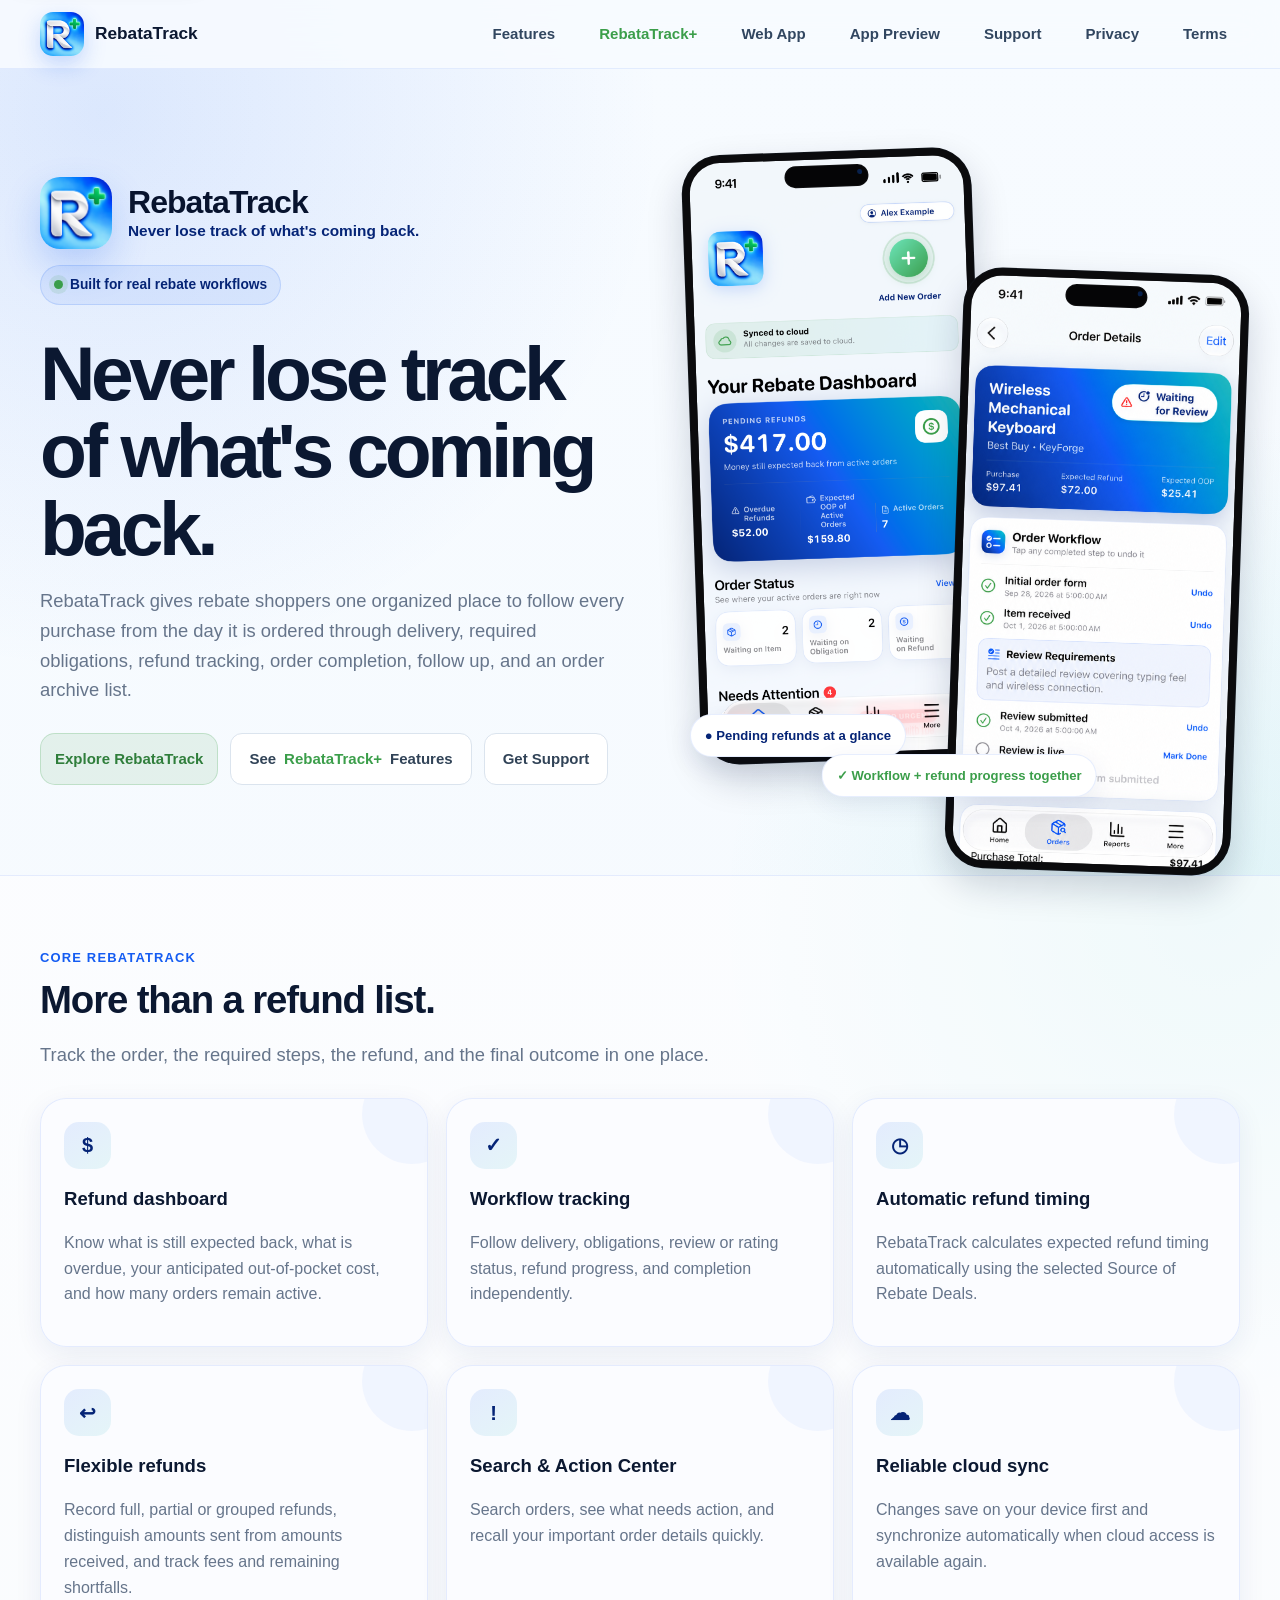
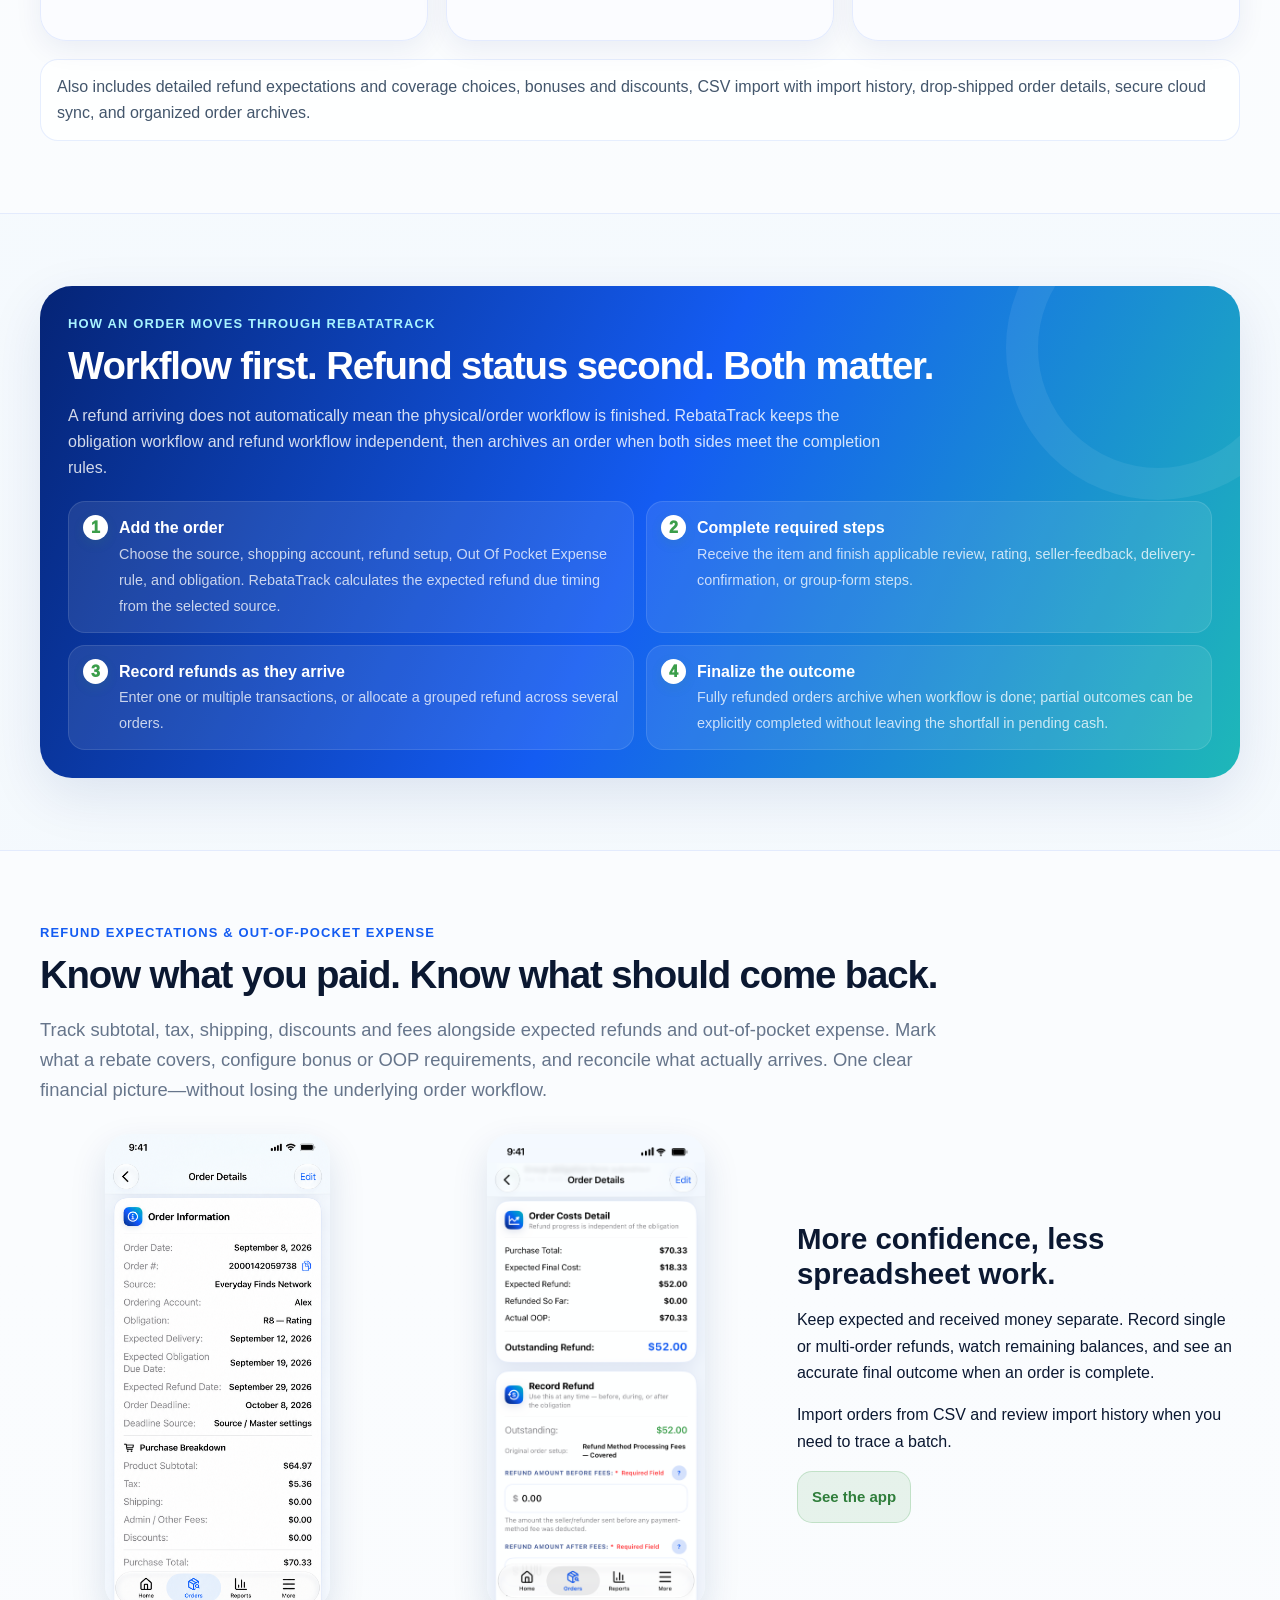
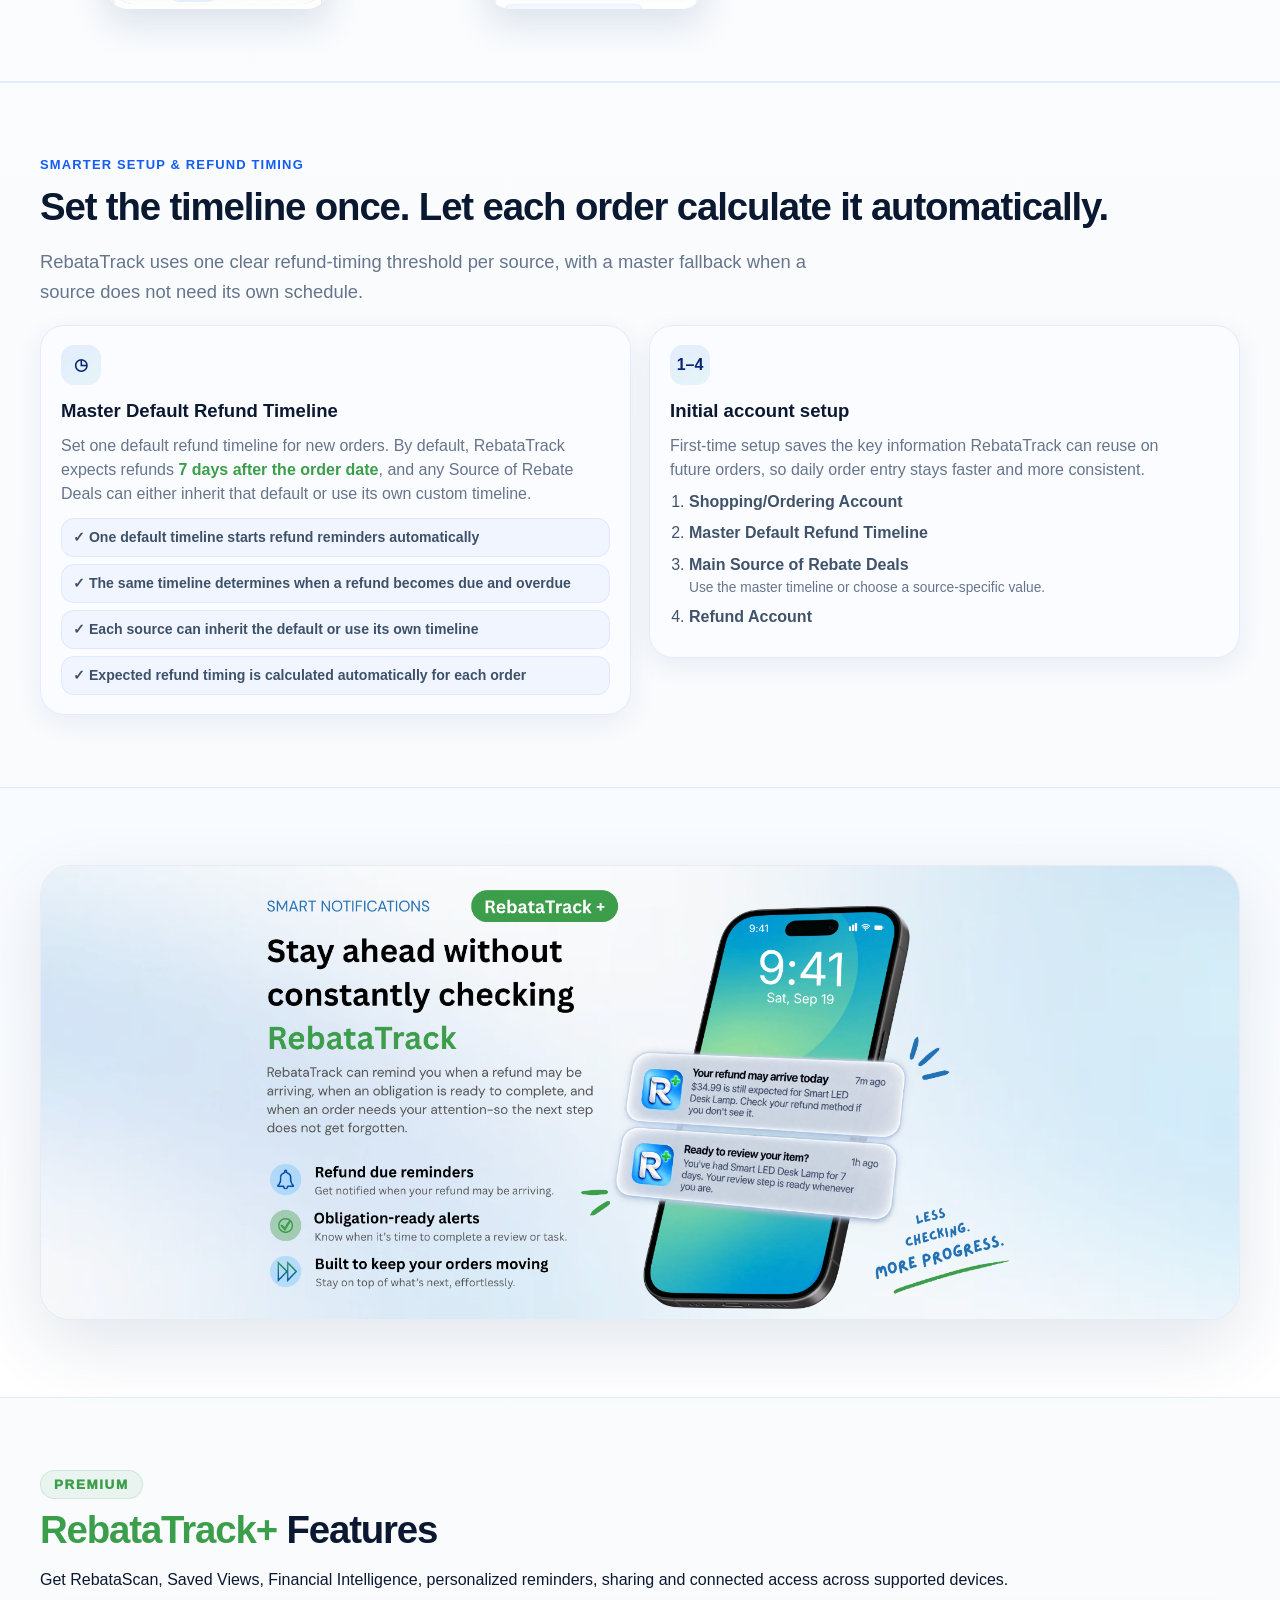
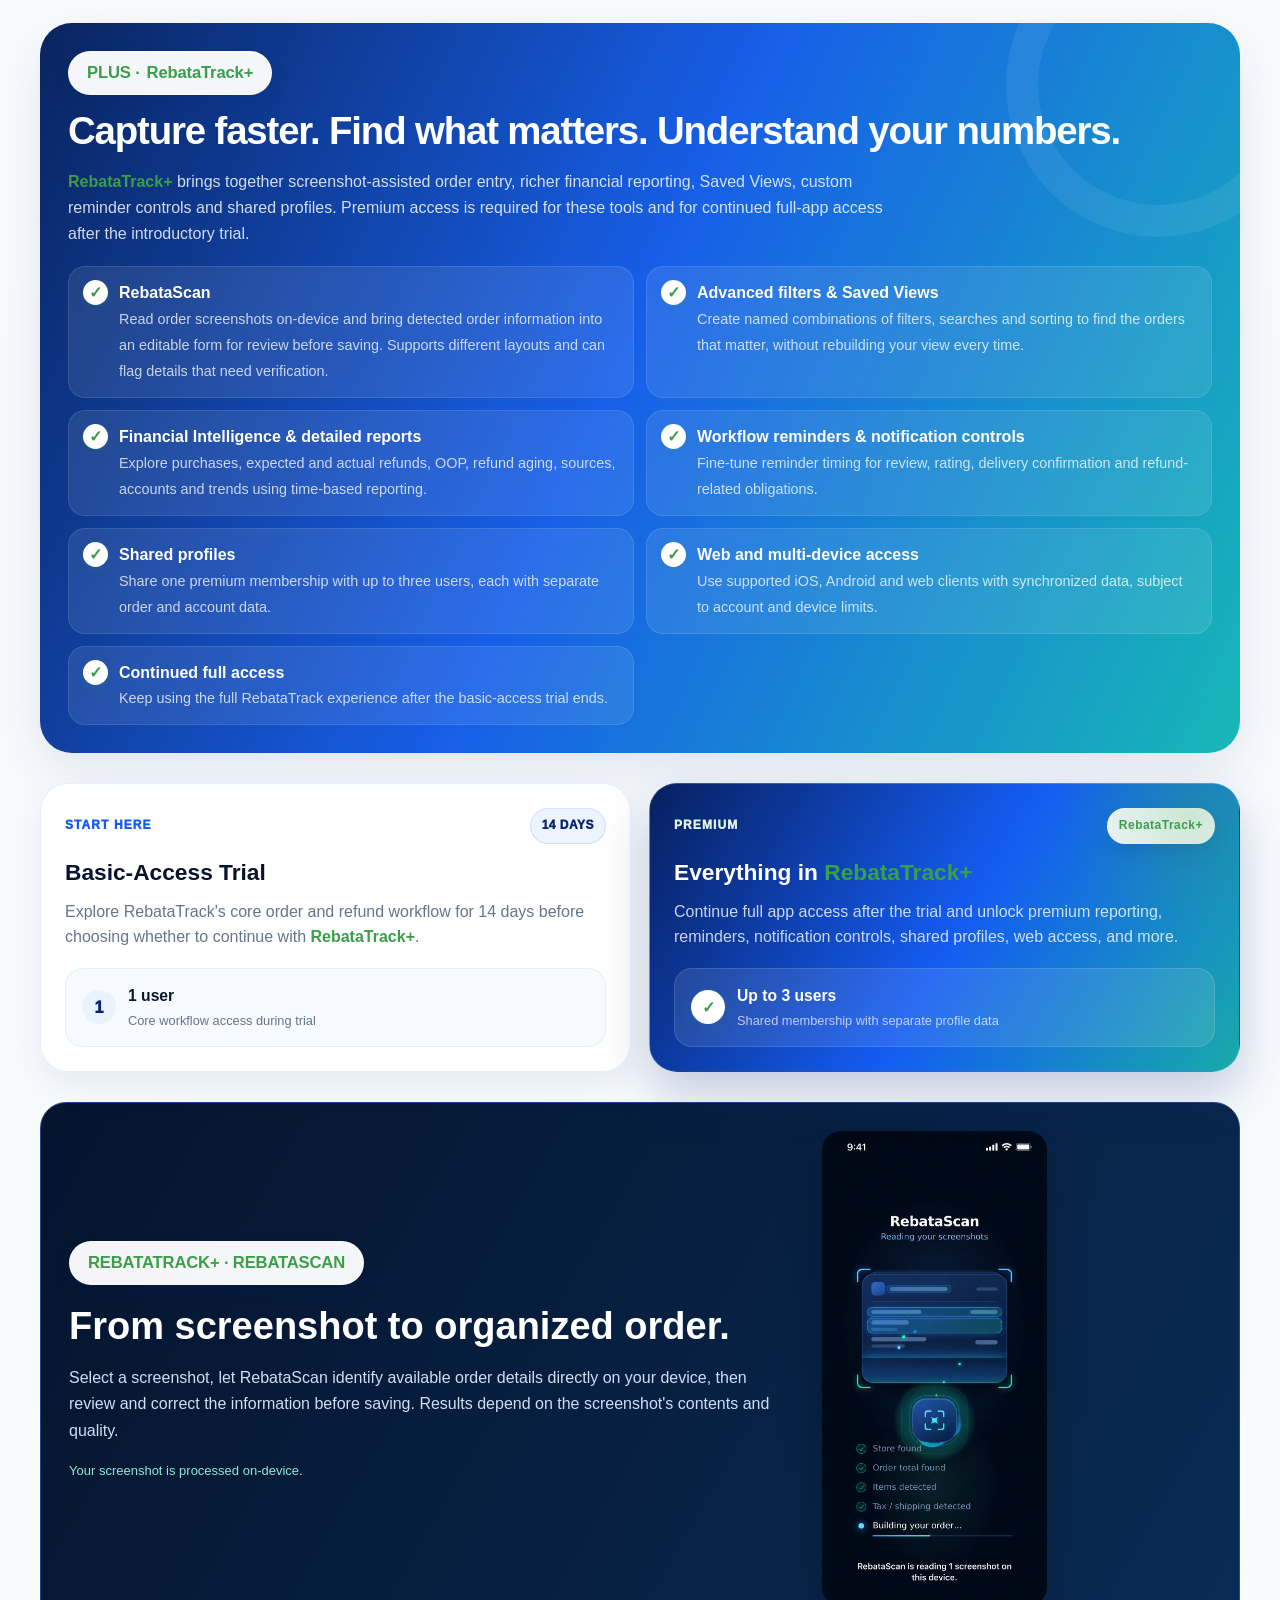
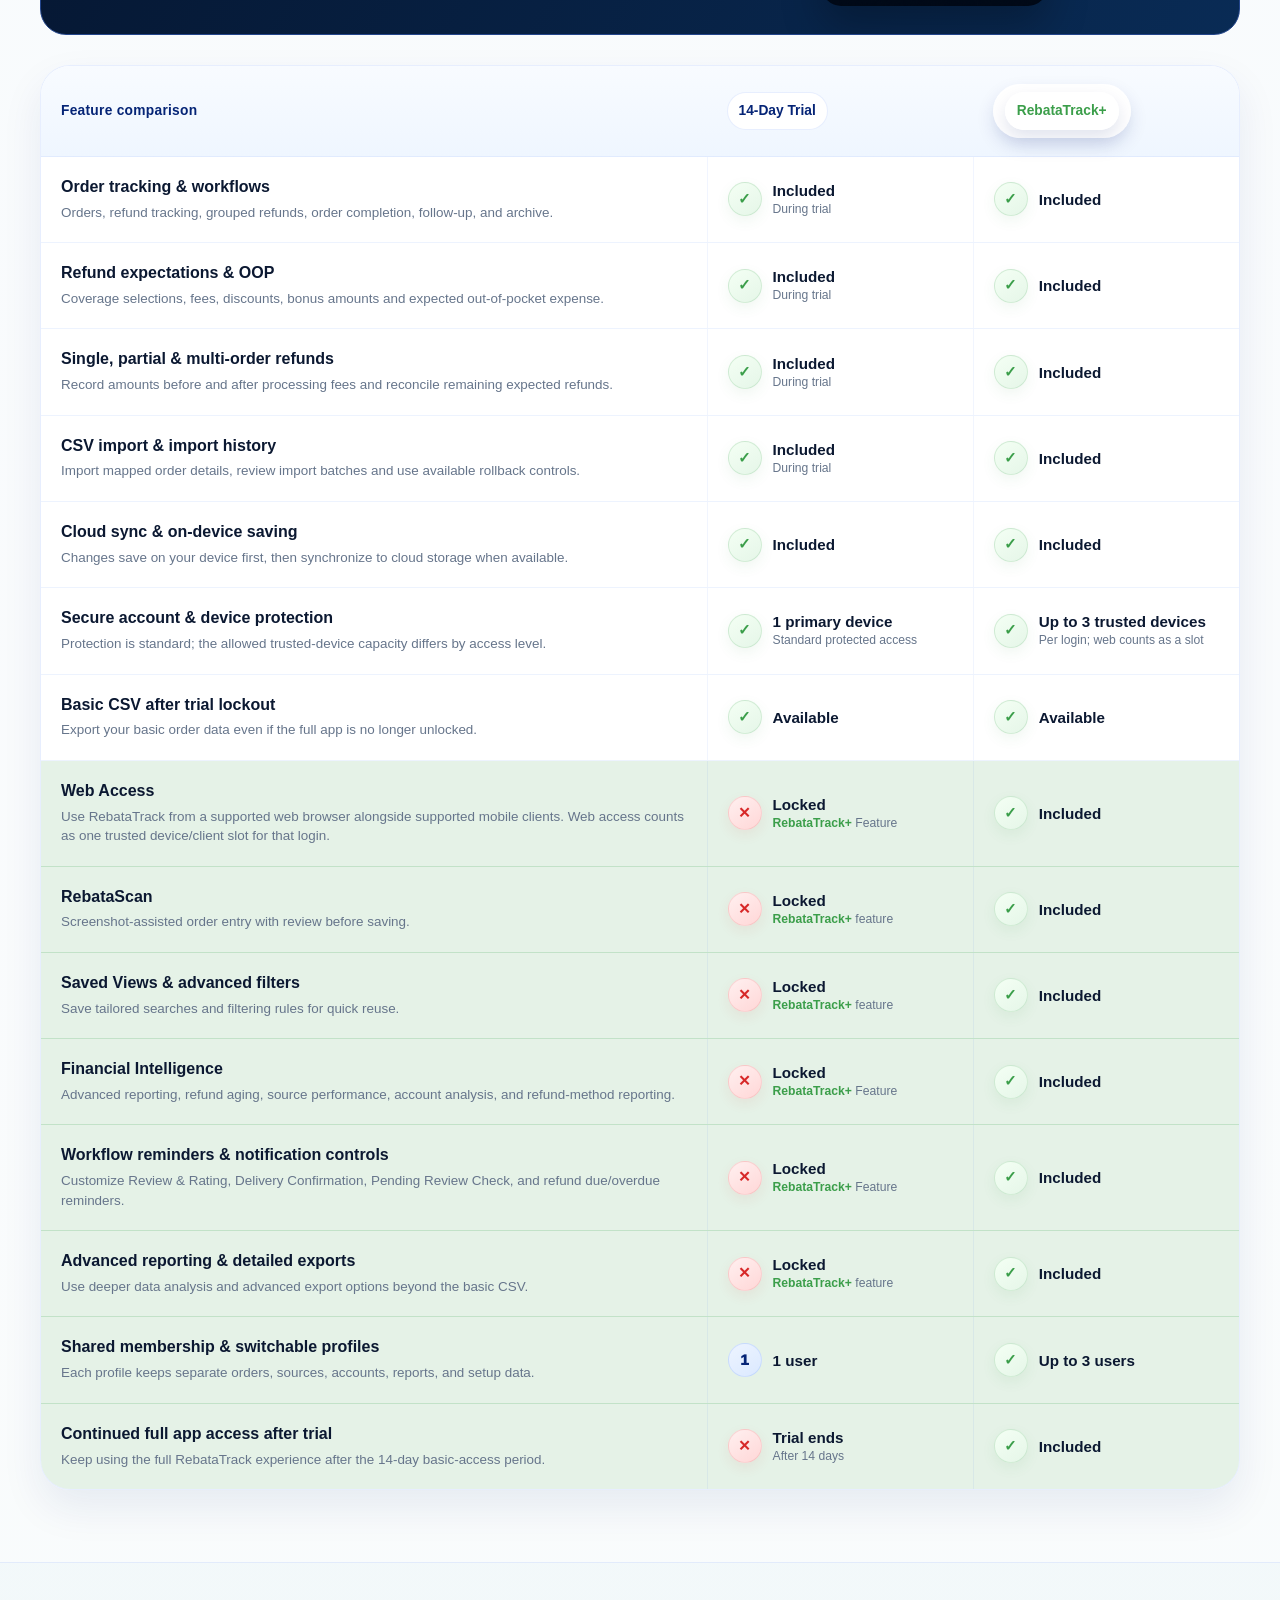
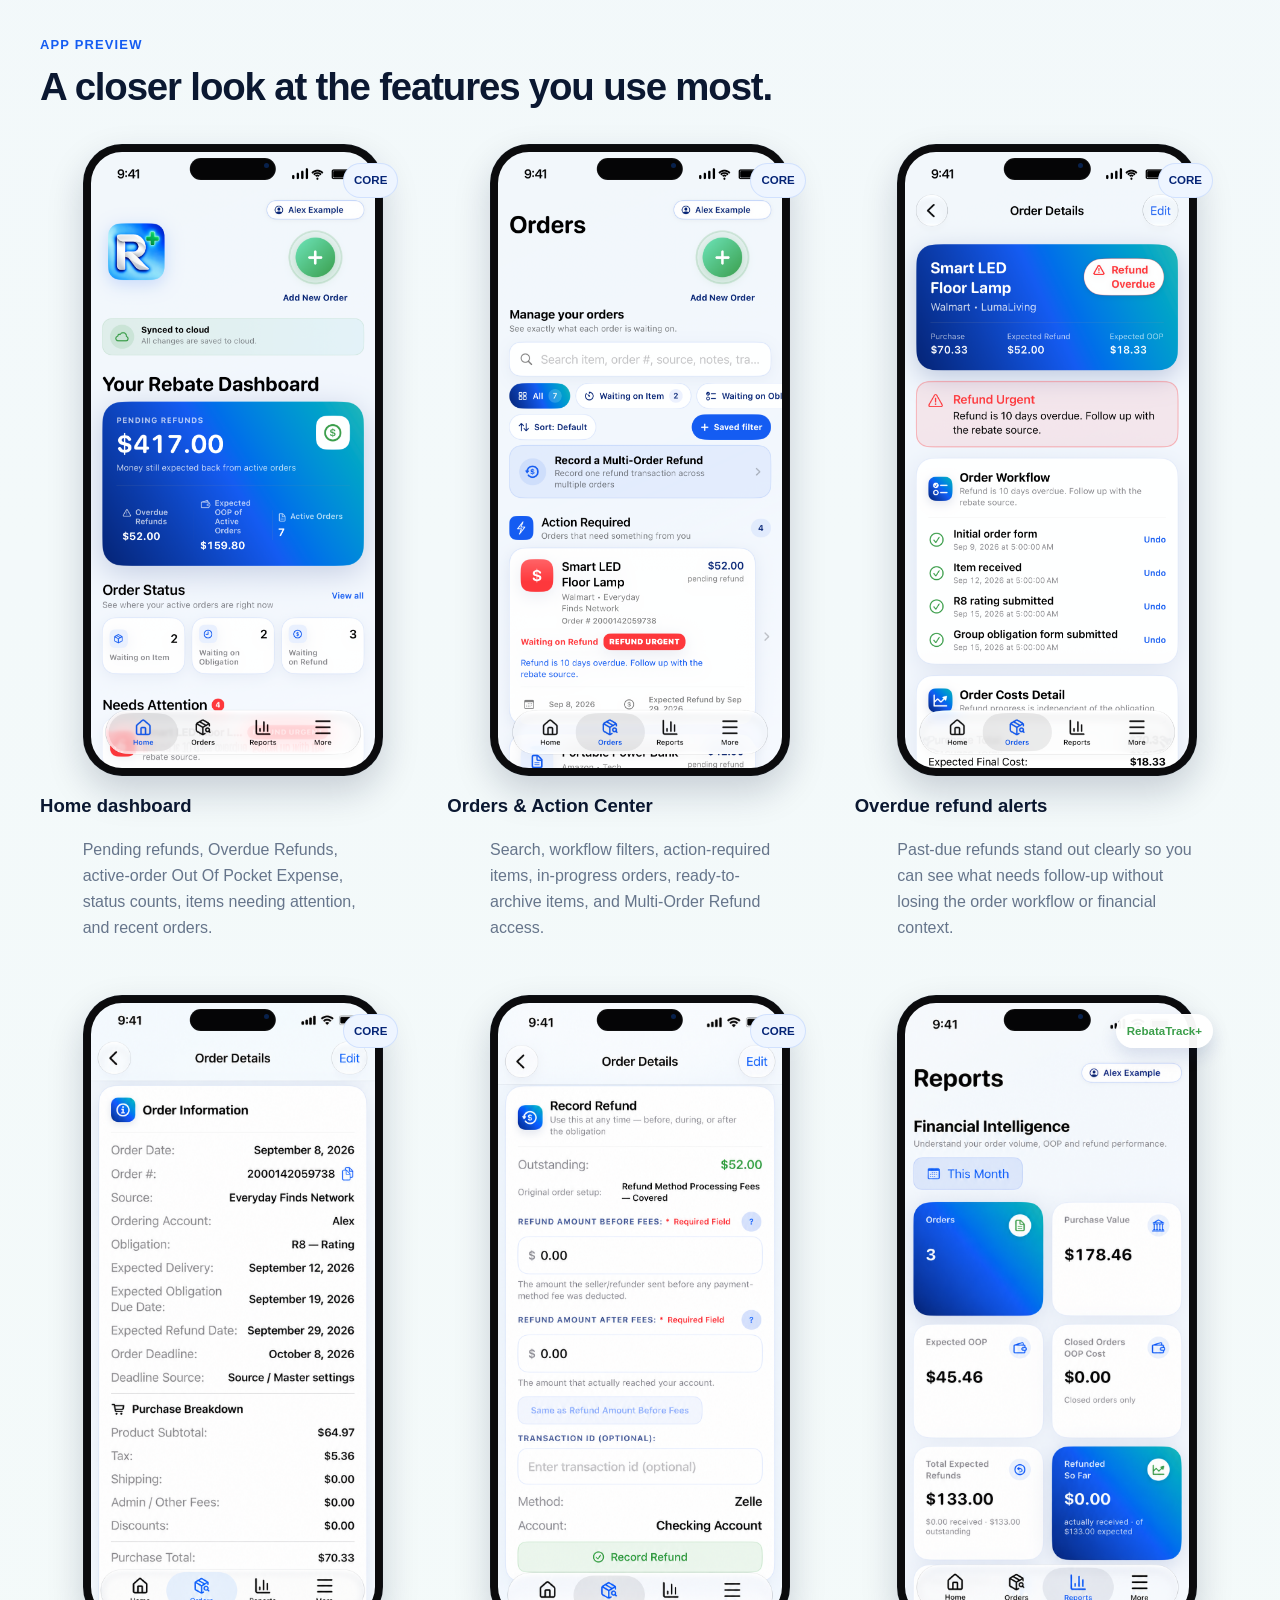
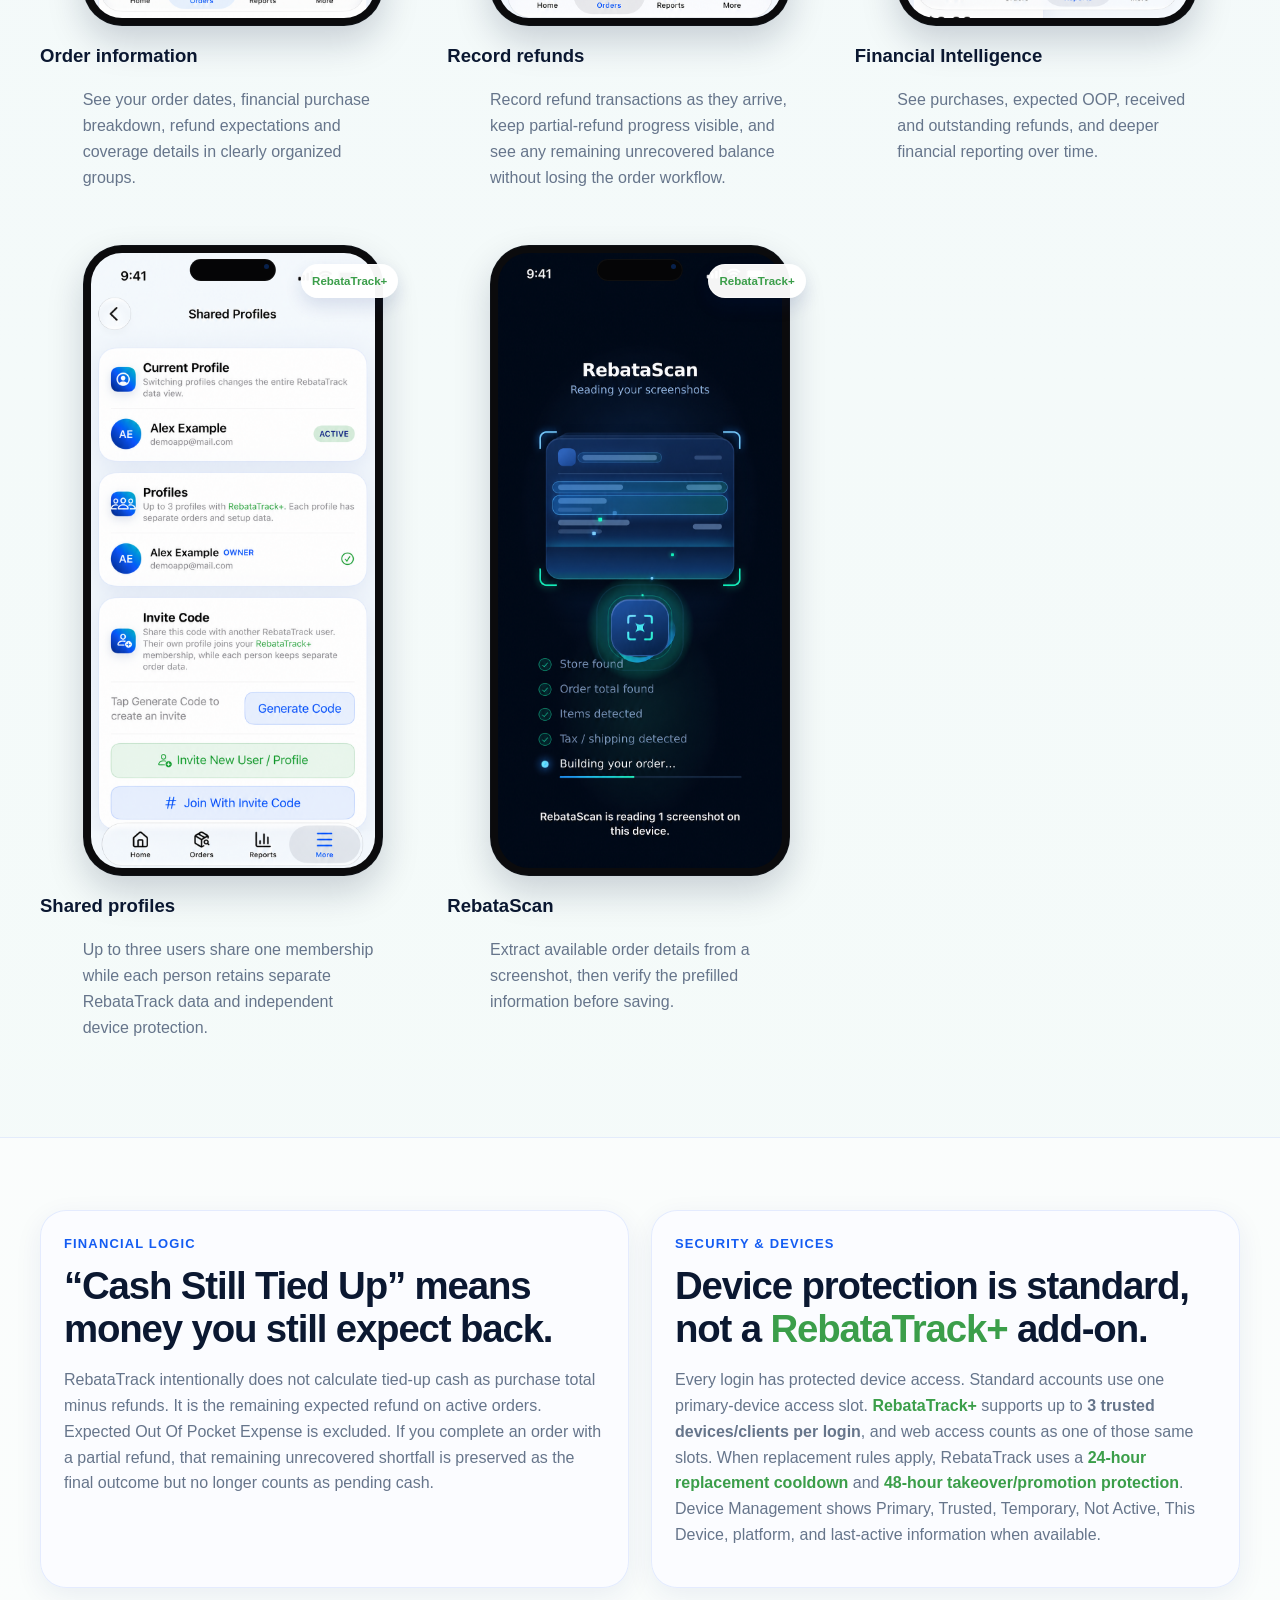
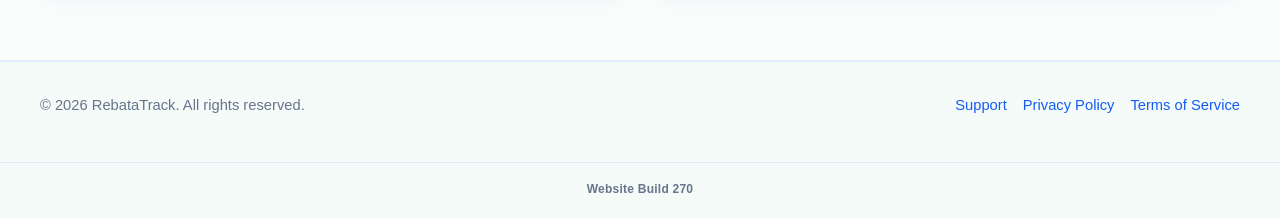
==== index.html @ 8ad909e5 "Add files via upload" ====
<!DOCTYPE html>

<html lang="en">
<head>
<meta charset="utf-8"/>
<meta content="width=device-width,initial-scale=1" name="viewport"/>
<meta content="#145cf2" name="theme-color"/>
<meta content="RebataTrack keeps rebate orders, obligations, refund expectations, out-of-pocket costs and payments organized. Explore RebataScan, advanced reports and Saved Views with RebataTrack+." name="description"/>
<title>RebataTrack — Never lose track of what's coming back.</title>
<link href="app-icon.png?v=120" rel="icon"/><link href="apple-touch-icon.png?v=97" rel="apple-touch-icon"/><link href="favicon-32.png?v=97" rel="icon" sizes="32x32"/><link href="favicon-16.png?v=97" rel="icon" sizes="16x16"/>
<link href="styles.css?v=251.0" rel="stylesheet"/>
</head>
<body>
<header><div class="wrap nav">
<a class="brand" href="index.html"><img alt="RebataTrack app icon" src="app-icon.png?v=120"/><span>RebataTrack</span></a>
<nav><a href="#features">Features</a><a href="#plus"><span class="rebatify-plus-text">RebataTrack+</span></a><a href="https://rebatatrack.web.app/" title="Open the RebataTrack Web App">Web App</a><a href="#screens">App Preview</a><a href="support.html">Support</a><a href="privacy.html">Privacy</a><a href="terms.html">Terms</a></nav>
</div></header>
<main>
<section class="hero"><div class="wrap hero-grid">
<div>
<div class="hero-brand"><img alt="RebataTrack app icon" src="app-icon.png?v=120"/><div class="hero-brand-copy"><div class="hero-brand-title">RebataTrack</div><div class="hero-brand-subtitle">Never lose track of what's coming back.</div></div></div>
<span class="eyebrow"><span class="plus-dot"></span> Built for real rebate workflows</span>
<h1>Never lose track of what's coming back.</h1>
<p class="lead">RebataTrack gives rebate shoppers one organized place to follow every purchase from the day it is ordered through delivery, required obligations, refund tracking, order completion, follow up, and an order archive list.</p>
<div class="cta-row"><a class="btn primary" href="#features">Explore RebataTrack</a><a class="btn plus plus-cta" href="#plus"><span>See</span><span class="rebatify-plus-text">RebataTrack+</span><span>Features</span></a><a class="btn" href="support.html">Get Support</a></div>
</div>
<div aria-label="RebataTrack app preview screens" class="bubble-stage">
<div class="bubble one"><div class="phone-frame"><img alt="RebataTrack Home dashboard screenshot" src="home-preview.png?v=231"/></div></div>
<div class="bubble two"><div class="phone-frame"><img alt="RebataTrack Order Detail screenshot" src="order-detail-preview.png?v=231"/></div></div>
<div class="float-chip a">● Pending refunds at a glance</div>
<div class="float-chip b">✓ Workflow + refund progress together</div>
</div>
</div></section>
<section class="section alt compact-features" id="features"><div class="wrap">
<div class="kicker">Core RebataTrack</div><h2>More than a refund list.</h2>
<p class="lead compact-lead">Track the order, the required steps, the refund, and the final outcome in one place.</p>
<div class="compact-feature-grid">
<article class="feature-card compact-card"><div class="icon-bubble">$</div><h3>Refund dashboard</h3><p>Know what is still expected back, what is overdue, your anticipated out-of-pocket cost, and how many orders remain active.</p></article>
<article class="feature-card compact-card"><div class="icon-bubble">✓</div><h3>Workflow tracking</h3><p>Follow delivery, obligations, review or rating status, refund progress, and completion independently.</p></article>
<article class="feature-card compact-card"><div class="icon-bubble">◷</div><h3>Automatic refund timing</h3><p>RebataTrack calculates expected refund timing automatically using the selected Source of Rebate Deals.</p></article>
<article class="feature-card compact-card"><div class="icon-bubble">↩</div><h3>Flexible refunds</h3><p>Record full, partial or grouped refunds, distinguish amounts sent from amounts received, and track fees and remaining shortfalls.</p></article>
<article class="feature-card compact-card"><div class="icon-bubble">!</div><h3>Search &amp; Action Center</h3><p>Search orders, see what needs action, and recall your important order details quickly.</p></article>
<article class="feature-card compact-card"><div class="icon-bubble">☁</div><h3>Reliable cloud sync</h3><p>Changes save on your device first and synchronize automatically when cloud access is available again.</p></article>
</div>
<div class="compact-feature-note">Also includes detailed refund expectations and coverage choices, bonuses and discounts, CSV import with import history, drop-shipped order details, secure cloud sync, and organized order archives.</div>
</div></section>
<section class="section"><div class="wrap">
<div class="core-banner">
<div class="kicker" style="color:#a8f4ff">How an order moves through RebataTrack</div><h2>Workflow first. Refund status second. Both matter.</h2>
<p>A refund arriving does not automatically mean the physical/order workflow is finished. RebataTrack keeps the obligation workflow and refund workflow independent, then archives an order when both sides meet the completion rules.</p>
<div class="feature-list">
<div class="feature-line"><div class="check">1</div><div><strong>Add the order</strong><span>Choose the source, shopping account, refund setup, Out Of Pocket Expense rule, and obligation. RebataTrack calculates the expected refund due timing from the selected source.</span></div></div>
<div class="feature-line"><div class="check">2</div><div><strong>Complete required steps</strong><span>Receive the item and finish applicable review, rating, seller-feedback, delivery-confirmation, or group-form steps.</span></div></div>
<div class="feature-line"><div class="check">3</div><div><strong>Record refunds as they arrive</strong><span>Enter one or multiple transactions, or allocate a grouped refund across several orders.</span></div></div>
<div class="feature-line"><div class="check">4</div><div><strong>Finalize the outcome</strong><span>Fully refunded orders archive when workflow is done; partial outcomes can be explicitly completed without leaving the shortfall in pending cash.</span></div></div>
</div>
</div>
</div></section>
<section class="section alt launch-spotlights" id="money-tracking"><div class="wrap"><div class="kicker">Refund expectations &amp; out-of-pocket expense</div><h2>Know what you paid. Know what should come back.</h2><p class="lead">Track subtotal, tax, shipping, discounts and fees alongside expected refunds and out-of-pocket expense. Mark what a rebate covers, configure bonus or OOP requirements, and reconcile what actually arrives. One clear financial picture—without losing the underlying order workflow.</p><div class="launch-spotlight-grid"><div class="launch-visual"><img alt="RebataTrack purchase breakdown and detailed order information" loading="lazy" src="order-info-preview.png?v=231"/></div><div class="launch-visual"><img alt="RebataTrack order costs and refund progress" loading="lazy" src="order-costs-preview.png?v=231"/></div><div class="launch-points"><h3>More confidence, less spreadsheet work.</h3><p>Keep expected and received money separate. Record single or multi-order refunds, watch remaining balances, and see an accurate final outcome when an order is complete.</p><p>Import orders from CSV and review import history when you need to trace a batch.</p><a class="btn primary" href="#screens">See the app</a></div></div></div></section><section class="section alt build154-setup"><div class="wrap">
<div class="setup-heading">
<div class="kicker">Smarter setup &amp; refund timing</div>
<h2>Set the timeline once. Let each order calculate it automatically.</h2>
<p class="lead">RebataTrack uses one clear refund-timing threshold per source, with a master fallback when a source does not need its own schedule.</p>
</div>
<div class="grid2 build154-grid">
<article class="card timeline-card">
<div class="icon-bubble">◷</div>
<h3>Master Default Refund Timeline</h3>
<p>Set one default refund timeline for new orders. By default, RebataTrack expects refunds <strong class="green-value">7 days after the order date</strong>, and any Source of Rebate Deals can either inherit that default or use its own custom timeline.</p>
<div class="timeline-points">
<span>✓ One default timeline starts refund reminders automatically</span>
<span>✓ The same timeline determines when a refund becomes due and overdue</span>
<span>✓ Each source can inherit the default or use its own timeline</span>
<span>✓ Expected refund timing is calculated automatically for each order</span>
</div>
</article>
<article class="card setup-card">
<div class="icon-bubble">1–4</div>
<h3>Initial account setup</h3>
<p>First-time setup saves the key information RebataTrack can reuse on future orders, so daily order entry stays faster and more consistent.</p>
<ol class="setup-steps">
<li><strong>Shopping/Ordering Account</strong></li>
<li><strong>Master Default Refund Timeline</strong></li>
<li><strong>Main Source of Rebate Deals</strong><span>Use the master timeline or choose a source-specific value.</span></li>
<li><strong>Refund Account</strong></li>
</ol>
</article>
</div>
</div></section>
<section class="section smart-notifications-section" id="notifications-showcase"><div class="wrap">
<div class="smart-notifications-mobile-copy">
<div class="smart-notifications-eyebrow"><span>Smart notifications</span><span class="smart-plus-pill"><span class="rebatify-plus-text">RebataTrack+</span></span></div>
<h2>Stay ahead without constantly checking <span class="smart-green">RebataTrack.</span></h2>
<p>RebataTrack can remind you when a refund may be arriving, when an obligation is ready to complete, and when an order needs your attention—so the next step doesn't get forgotten.</p>
</div>
<div class="smart-notifications-showcase-card">
<img alt="RebataTrack smart notifications showing refund and review reminders on an iPhone lock screen" decoding="async" loading="lazy" src="smart-notifications-showcase.png?v=136"/>
</div>
</div></section>
<section class="section alt rebatify-plus-section" id="plus"><div class="wrap">
<div class="plus-section-heading">
<div class="kicker plus-kicker-heading">Premium</div>
<h2><span class="rebatify-plus-text">RebataTrack+</span> Features</h2>
<p>Get RebataScan, Saved Views, Financial Intelligence, personalized reminders, sharing and connected access across supported devices.</p>
</div>
<div class="plus-banner">
<span class="plus-badge">PLUS · <span class="rebatify-plus-text">RebataTrack+</span></span>
<h2 style="margin-top:14px">Capture faster. Find what matters. Understand your numbers.</h2>
<p><span class="rebatify-plus-text">RebataTrack+</span> brings together screenshot-assisted order entry, richer financial reporting, Saved Views, custom reminder controls and shared profiles. Premium access is required for these tools and for continued full-app access after the introductory trial.</p>
<div class="feature-list">
<div class="feature-line"><div class="check">✓</div><div><strong>RebataScan</strong><span>Read order screenshots on-device and bring detected order information into an editable form for review before saving. Supports different layouts and can flag details that need verification.</span></div></div><div class="feature-line"><div class="check">✓</div><div><strong>Advanced filters &amp; Saved Views</strong><span>Create named combinations of filters, searches and sorting to find the orders that matter, without rebuilding your view every time.</span></div></div><div class="feature-line"><div class="check">✓</div><div><strong>Financial Intelligence &amp; detailed reports</strong><span>Explore purchases, expected and actual refunds, OOP, refund aging, sources, accounts and trends using time-based reporting.</span></div></div><div class="feature-line"><div class="check">✓</div><div><strong>Workflow reminders &amp; notification controls</strong><span>Fine-tune reminder timing for review, rating, delivery confirmation and refund-related obligations.</span></div></div><div class="feature-line"><div class="check">✓</div><div><strong>Shared profiles</strong><span>Share one premium membership with up to three users, each with separate order and account data.</span></div></div><div class="feature-line"><div class="check">✓</div><div><strong>Web and multi-device access</strong><span>Use supported iOS, Android and web clients with synchronized data, subject to account and device limits.</span></div></div><div class="feature-line"><div class="check">✓</div><div><strong>Continued full access</strong><span>Keep using the full RebataTrack experience after the basic-access trial ends.</span></div></div></div>
</div>
<div class="plans-wrap">
<div class="plan-card trial-plan">
<div class="plan-topline">
<span class="plan-kicker">START HERE</span>
<span class="plan-pill trial-pill">14 DAYS</span>
</div>
<h3>Basic-Access Trial</h3>
<p>Explore RebataTrack's core order and refund workflow for 14 days before choosing whether to continue with <span class="rebatify-plus-text">RebataTrack+</span>.</p>
<div class="plan-highlight"><span class="plan-icon neutral">1</span><span><strong>1 user</strong><small>Core workflow access during trial</small></span></div>
</div>
<div class="plan-card plus-plan-card">
<div class="plus-glow"></div>
<div class="plan-topline">
<span class="plan-kicker plus-kicker">PREMIUM</span>
<span class="plan-pill plus-plan-pill"><span class="rebatify-plus-text">RebataTrack+</span></span>
</div>
<h3>Everything in <span class="rebatify-plus-text">RebataTrack+</span></h3>
<p>Continue full app access after the trial and unlock premium reporting, reminders, notification controls, shared profiles, web access, and more.</p>
<div class="plan-highlight plus-highlight"><span class="plan-icon yes">✓</span><span><strong>Up to 3 users</strong><small>Shared membership with separate profile data</small></span></div>
</div>
</div>
<div class="rebatascan-showcase"><div><span class="plus-badge">REBATATRACK+ · REBATASCAN</span><h3>From screenshot to organized order.</h3><p>Select a screenshot, let RebataScan identify available order details directly on your device, then review and correct the information before saving. Results depend on the screenshot's contents and quality.</p><p class="rebatascan-small">Your screenshot is processed on-device.</p></div><div class="scan-visual"><img alt="RebataScan reading a purchase screenshot and preparing order information" loading="lazy" src="rebatascan-preview.png?v=231"/></div></div><div aria-label="RebataTrack feature comparison" class="premium-compare">
<div class="compare-head">
<div class="compare-feature-title">Feature comparison</div>
<div class="compare-plan-title"><span>14-Day Trial</span></div>
<div class="compare-plan-title plus-title"><span><span class="rebatify-plus-text">RebataTrack+</span></span></div>
</div>









<div class="compare-row">
<div class="compare-feature"><strong>Order tracking &amp; workflows</strong><span>Orders, refund tracking, grouped refunds, order completion, follow-up, and archive.</span></div>
<div class="compare-status"><span class="status-bubble yes">✓</span><div><strong>Included</strong><small>During trial</small></div></div>
<div class="compare-status"><span class="status-bubble yes">✓</span><div><strong>Included</strong></div></div>
</div><div class="compare-row"><div class="compare-feature"><strong>Refund expectations &amp; OOP</strong><span>Coverage selections, fees, discounts, bonus amounts and expected out-of-pocket expense.</span></div><div class="compare-status"><span class="status-bubble yes">✓</span><div><strong>Included</strong><small>During trial</small></div></div><div class="compare-status"><span class="status-bubble yes">✓</span><div><strong>Included</strong></div></div></div><div class="compare-row"><div class="compare-feature"><strong>Single, partial &amp; multi-order refunds</strong><span>Record amounts before and after processing fees and reconcile remaining expected refunds.</span></div><div class="compare-status"><span class="status-bubble yes">✓</span><div><strong>Included</strong><small>During trial</small></div></div><div class="compare-status"><span class="status-bubble yes">✓</span><div><strong>Included</strong></div></div></div><div class="compare-row"><div class="compare-feature"><strong>CSV import &amp; import history</strong><span>Import mapped order details, review import batches and use available rollback controls.</span></div><div class="compare-status"><span class="status-bubble yes">✓</span><div><strong>Included</strong><small>During trial</small></div></div><div class="compare-status"><span class="status-bubble yes">✓</span><div><strong>Included</strong></div></div></div><div class="compare-row">
<div class="compare-feature"><strong>Cloud sync &amp; on-device saving</strong><span>Changes save on your device first, then synchronize to cloud storage when available.</span></div>
<div class="compare-status"><span class="status-bubble yes">✓</span><div><strong>Included</strong></div></div>
<div class="compare-status"><span class="status-bubble yes">✓</span><div><strong>Included</strong></div></div>
</div><div class="compare-row">
<div class="compare-feature"><strong>Secure account &amp; device protection</strong><span>Protection is standard; the allowed trusted-device capacity differs by access level.</span></div>
<div class="compare-status"><span class="status-bubble yes">✓</span><div><strong>1 primary device</strong><small>Standard protected access</small></div></div>
<div class="compare-status"><span class="status-bubble yes">✓</span><div><strong>Up to 3 trusted devices</strong><small>Per login; web counts as a slot</small></div></div>
</div><div class="compare-row">
<div class="compare-feature"><strong>Basic CSV after trial lockout</strong><span>Export your basic order data even if the full app is no longer unlocked.</span></div>
<div class="compare-status"><span class="status-bubble yes">✓</span><div><strong>Available</strong></div></div>
<div class="compare-status"><span class="status-bubble yes">✓</span><div><strong>Available</strong></div></div>
</div><div class="compare-row premium-row">
<div class="compare-feature"><strong>Web Access</strong><span>Use RebataTrack from a supported web browser alongside supported mobile clients. Web access counts as one trusted device/client slot for that login.</span></div>
<div class="compare-status"><span class="status-bubble no">✕</span><div><strong>Locked</strong><small><span class="rebatify-plus-text">RebataTrack+</span> Feature</small></div></div>
<div class="compare-status"><span class="status-bubble yes">✓</span><div><strong>Included</strong></div></div>
</div><div class="compare-row premium-row"><div class="compare-feature"><strong>RebataScan</strong><span>Screenshot-assisted order entry with review before saving.</span></div><div class="compare-status"><span class="status-bubble no">✕</span><div><strong>Locked</strong><small><span class="rebatify-plus-text">RebataTrack+</span> feature</small></div></div><div class="compare-status"><span class="status-bubble yes">✓</span><div><strong>Included</strong></div></div></div><div class="compare-row premium-row"><div class="compare-feature"><strong>Saved Views &amp; advanced filters</strong><span>Save tailored searches and filtering rules for quick reuse.</span></div><div class="compare-status"><span class="status-bubble no">✕</span><div><strong>Locked</strong><small><span class="rebatify-plus-text">RebataTrack+</span> feature</small></div></div><div class="compare-status"><span class="status-bubble yes">✓</span><div><strong>Included</strong></div></div></div><div class="compare-row premium-row">
<div class="compare-feature"><strong>Financial Intelligence</strong><span>Advanced reporting, refund aging, source performance, account analysis, and refund-method reporting.</span></div>
<div class="compare-status"><span class="status-bubble no">✕</span><div><strong>Locked</strong><small><span class="rebatify-plus-text">RebataTrack+</span> Feature</small></div></div>
<div class="compare-status"><span class="status-bubble yes">✓</span><div><strong>Included</strong></div></div>
</div><div class="compare-row premium-row">
<div class="compare-feature"><strong>Workflow reminders &amp; notification controls</strong><span>Customize Review &amp; Rating, Delivery Confirmation, Pending Review Check, and refund due/overdue reminders.</span></div>
<div class="compare-status"><span class="status-bubble no">✕</span><div><strong>Locked</strong><small><span class="rebatify-plus-text">RebataTrack+</span> Feature</small></div></div>
<div class="compare-status"><span class="status-bubble yes">✓</span><div><strong>Included</strong></div></div>
</div><div class="compare-row premium-row"><div class="compare-feature"><strong>Advanced reporting &amp; detailed exports</strong><span>Use deeper data analysis and advanced export options beyond the basic CSV.</span></div><div class="compare-status"><span class="status-bubble no">✕</span><div><strong>Locked</strong><small><span class="rebatify-plus-text">RebataTrack+</span> feature</small></div></div><div class="compare-status"><span class="status-bubble yes">✓</span><div><strong>Included</strong></div></div></div><div class="compare-row premium-row">
<div class="compare-feature"><strong>Shared membership &amp; switchable profiles</strong><span>Each profile keeps separate orders, sources, accounts, reports, and setup data.</span></div>
<div class="compare-status"><span class="status-bubble neutral">1</span><div><strong>1 user</strong></div></div>
<div class="compare-status"><span class="status-bubble yes">✓</span><div><strong>Up to 3 users</strong></div></div>
</div><div class="compare-row final-row premium-row">
<div class="compare-feature"><strong>Continued full app access after trial</strong><span>Keep using the full RebataTrack experience after the 14-day basic-access period.</span></div>
<div class="compare-status"><span class="status-bubble no">✕</span><div><strong>Trial ends</strong><small>After 14 days</small></div></div>
<div class="compare-status"><span class="status-bubble yes">✓</span><div><strong>Included</strong></div></div>
</div></div>
</div>
</section>
<section class="section app-preview-section" id="screens"><div class="wrap">
<div class="app-preview-heading"><div class="kicker">App preview</div><h2>A closer look at the features you use most.</h2></div>
<div class="screenshot-grid">
<article class="screen-card"><span class="tier-badge core">CORE</span><div class="phone-shot"><img alt="RebataTrack Home dashboard screenshot" src="home-preview.png?v=231"/></div><h3>Home dashboard</h3><p>Pending refunds, Overdue Refunds, active-order Out Of Pocket Expense, status counts, items needing attention, and recent orders.</p></article>
<article class="screen-card"><span class="tier-badge core">CORE</span><div class="phone-shot"><img alt="RebataTrack Orders screenshot" src="orders-preview.png?v=231"/></div><h3>Orders &amp; Action Center</h3><p>Search, workflow filters, action-required items, in-progress orders, ready-to-archive items, and Multi-Order Refund access.</p></article>
<article class="screen-card"><span class="tier-badge core">CORE</span><div class="phone-shot"><img alt="RebataTrack overdue refund order detail screenshot" src="order-detail-overdue-preview.png?v=231"/></div><h3>Overdue refund alerts</h3><p>Past-due refunds stand out clearly so you can see what needs follow-up without losing the order workflow or financial context.</p></article>
<article class="screen-card"><span class="tier-badge core">CORE</span><div class="phone-shot"><img alt="RebataTrack order information screenshot" src="order-info-preview.png?v=231"/></div><h3>Order information</h3><p>See your order dates, financial purchase breakdown, refund expectations and coverage details in clearly organized groups.</p></article>
<article class="screen-card"><span class="tier-badge core">CORE</span><div class="phone-shot"><img alt="RebataTrack Record Refund screenshot" src="refund-preview.png?v=231"/></div><h3>Record refunds</h3><p>Record refund transactions as they arrive, keep partial-refund progress visible, and see any remaining unrecovered balance without losing the order workflow.</p></article>
<article class="screen-card"><span class="tier-badge plus"><span class="rebatify-plus-text">RebataTrack+</span></span><div class="phone-shot"><img alt="RebataTrack Reports screenshot" src="reports-plus-preview.png?v=231"/></div><h3>Financial Intelligence</h3><p>See purchases, expected OOP, received and outstanding refunds, and deeper financial reporting over time.</p></article>
<article class="screen-card"><span class="tier-badge plus"><span class="rebatify-plus-text">RebataTrack+</span></span><div class="phone-shot"><img alt="RebataTrack Shared Profiles screenshot" src="sharing-plus-preview.png?v=231"/></div><h3>Shared profiles</h3><p>Up to three users share one membership while each person retains separate RebataTrack data and independent device protection.</p></article>
<article class="screen-card"><span class="tier-badge plus"><span class="rebatify-plus-text">RebataTrack+</span></span><div class="phone-shot"><img alt="RebataScan screenshot-assisted order entry" loading="lazy" src="rebatascan-preview.png?v=231"/></div><h3>RebataScan</h3><p>Extract available order details from a screenshot, then verify the prefilled information before saving.</p></article></div>
</div></section>
<section class="section alt"><div class="wrap grid2">
<div class="card"><div class="kicker">Financial logic</div><h2>“Cash Still Tied Up” means money you still expect back.</h2><p>RebataTrack intentionally does not calculate tied-up cash as purchase total minus refunds. It is the remaining expected refund on active orders. Expected Out Of Pocket Expense is excluded. If you complete an order with a partial refund, that remaining unrecovered shortfall is preserved as the final outcome but no longer counts as pending cash.</p></div>
<div class="card"><div class="kicker">Security &amp; devices</div><h2>Device protection is standard, not a <span class="rebatify-plus-text">RebataTrack+</span> add-on.</h2><p>Every login has protected device access. Standard accounts use one primary-device access slot. <span class="rebatify-plus-text">RebataTrack+</span> supports up to <strong>3 trusted devices/clients per login</strong>, and web access counts as one of those same slots. When replacement rules apply, RebataTrack uses a <strong class="green-value">24-hour replacement cooldown</strong> and <strong class="green-value">48-hour takeover/promotion protection</strong>. Device Management shows Primary, Trusted, Temporary, Not Active, This Device, platform, and last-active information when available.</p></div>
</div></section>
</main>
<footer><div class="wrap foot"><div>© 2026 RebataTrack. All rights reserved.</div><div class="foot-links"><a href="support.html">Support</a><a href="privacy.html">Privacy Policy</a><a href="terms.html">Terms of Service</a></div></div></footer>
<script src="public-nav.js?v=224.1"></script>
<footer aria-label="Website build" data-rebatatrack-website-build="" style="text-align:center;padding:18px 12px 20px;color:#66758b;font:700 12px/1.4 -apple-system,BlinkMacSystemFont,'Segoe UI',sans-serif;letter-spacing:.02em;">Website Build</footer>
<script defer="" src="website-version.js?v=270"></script>
</body></html>
---- styles.css ----
/* RebataTrack Website Build 141 dependency sync. */
:root{
  --navy:#07132e;
  --deep:#052476;
  --blue:#145cf2;
  --blue2:#2d78ff;
  --teal:#1eb8b8;
  --green:#3B9E4A;
  --green-soft:rgba(59,158,74,.10);
  --green-soft-2:rgba(59,158,74,.16);
  --green-line:rgba(59,158,74,.28);
  --ink:#0b1831;
  --muted:#66758b;
  --bg:#f3f8fc;
  --bg2:#eff8ff;
  --card:#fbfcff;
  --white:#fff;
  --line:rgba(20,92,242,.10);
  --shadow:0 18px 54px rgba(5,36,118,.10);
  --softshadow:0 8px 28px rgba(5,36,118,.07);
  --radius:26px;
}
*{box-sizing:border-box}
[hidden]{display:none!important}
html{scroll-behavior:smooth}
body{
  margin:0;
  color:var(--ink);
  font-family:-apple-system,BlinkMacSystemFont,"SF Pro Display","SF Pro Text","Segoe UI",Roboto,Helvetica,Arial,sans-serif;
  line-height:1.62;
  background:
    radial-gradient(circle at 8% 1%,rgba(20,92,242,.12),transparent 35rem),
    radial-gradient(circle at 95% 8%,rgba(30,184,184,.11),transparent 31rem),
    linear-gradient(180deg,#f7fbff 0%,#f1f7fb 50%,#f5fbf9 100%);
}
img{display:block;max-width:100%}
a{color:var(--blue);text-decoration:none}
a:hover{text-decoration:underline}
.wrap{width:min(1200px,calc(100% - 36px));margin:auto}
header{
  position:sticky;top:0;z-index:50;
  backdrop-filter:blur(18px);
  background:rgba(247,251,255,.88);
  border-bottom:1px solid rgba(20,92,242,.09);
}
.nav{display:flex;align-items:center;justify-content:space-between;gap:22px;padding:12px 0}
.brand{display:flex;align-items:center;gap:11px;color:var(--ink);font-size:1.08rem;font-weight:850}
.brand img{width:44px;height:44px;border-radius:13px;box-shadow:0 9px 22px rgba(20,92,242,.22)}
nav{display:flex;align-items:center;gap:18px;flex-wrap:wrap}
nav a{color:#314660;font-weight:700;font-size:.94rem}
.hero{padding:82px 0 64px}
.hero-grid{display:grid;grid-template-columns:1.02fr .98fr;gap:54px;align-items:center}
.hero-brand{display:flex;align-items:center;gap:16px;margin-bottom:16px}
.hero-brand img{width:72px;height:72px;border-radius:20px;box-shadow:0 16px 36px rgba(20,92,242,.22)}
.hero-brand-copy{display:flex;flex-direction:column;gap:4px}
.hero-brand-title{font-size:2rem;font-weight:900;letter-spacing:-.03em;color:var(--navy);line-height:1}
.hero-brand-subtitle{font-size:.96rem;font-weight:750;color:var(--deep);line-height:1.15}
.brand-tagline-badge{display:inline-flex;align-items:center;justify-content:center;width:max-content;padding:6px 12px;border-radius:999px;background:#fff;border:1px solid var(--green-line);box-shadow:0 8px 18px rgba(59,158,74,.10);font-size:.83rem;font-weight:800;color:var(--green)}
.eyebrow,.pill,.tier-badge,.plan-pill,.plus-badge,.brand-tagline-badge,.compare-plan-title span,.pluspill{display:inline-flex;align-items:center;gap:7px;border-radius:999px;font-weight:800}
.eyebrow{padding:8px 13px;background:rgba(20,92,242,.08);border:1px solid rgba(20,92,242,.15);color:var(--deep);font-size:.86rem}
.plus-dot{width:9px;height:9px;border-radius:50%;background:var(--green);box-shadow:0 0 0 5px rgba(59,158,74,.12)}
h1{margin:30px 0 18px;font-size:clamp(2.85rem,6vw,5.25rem);line-height:1.01;letter-spacing:-.058em}
h2{margin:0 0 14px;font-size:clamp(1.8rem,3vw,2.55rem);line-height:1.13;letter-spacing:-.03em}
h3{margin:0 0 9px;font-size:1.16rem}
.lead{max-width:790px;color:var(--muted);font-size:1.15rem}
.cta-row{display:flex;gap:12px;flex-wrap:wrap;margin-top:28px}
.btn{display:inline-flex;align-items:center;justify-content:center;padding:13px 18px;border-radius:15px;border:1px solid rgba(20,92,242,.12);font-weight:800;background:rgba(255,255,255,.9);color:var(--ink);box-shadow:var(--softshadow);transition:transform .18s ease, box-shadow .18s ease}
.btn.primary{color:#fff;border:0;background:linear-gradient(105deg,var(--deep),var(--blue),var(--teal));box-shadow:0 12px 30px rgba(20,92,242,.25)}
.btn.plus{color:var(--green);border:1px solid var(--green-line);background:rgba(255,255,255,.96);box-shadow:0 12px 24px rgba(59,158,74,.10)}
.btn:hover{text-decoration:none;transform:translateY(-1px)}
.bubble-stage{position:relative;min-height:660px}
.bubble{position:absolute;border-radius:34px;padding:0;background:transparent;border:0;box-shadow:none;backdrop-filter:none}
.bubble img{border-radius:25px}
.bubble.one{width:300px;left:8px;top:0;transform:rotate(-2deg)}
.bubble.two{width:286px;right:0;top:120px;transform:rotate(2deg)}
.float-chip{position:absolute;z-index:6;padding:10px 14px;border-radius:999px;background:var(--white);box-shadow:var(--softshadow);border:1px solid var(--line);font-size:.82rem;font-weight:850}
.float-chip.a{left:2%;bottom:54px;color:var(--deep)}
.float-chip.b{right:1%;bottom:12px;color:var(--green)}
.section{padding:72px 0}
.section.alt{background:rgba(255,255,255,.55);border-top:1px solid var(--line);border-bottom:1px solid var(--line)}
.kicker{margin-bottom:9px;color:var(--blue);font-size:.81rem;font-weight:900;letter-spacing:.09em;text-transform:uppercase}
.grid2{display:grid;grid-template-columns:1fr 1fr;gap:22px}
.grid3{display:grid;grid-template-columns:repeat(3,1fr);gap:18px}
.grid4{display:grid;grid-template-columns:repeat(4,1fr);gap:18px}
.card,.feature-card,.faq details,.legal-card,.tier-panel{background:rgba(251,252,255,.92);border:1px solid var(--line);box-shadow:var(--softshadow)}
.card,.feature-card{border-radius:var(--radius);padding:23px}
.feature-card{position:relative;overflow:hidden}
.feature-card:before{content:"";position:absolute;right:-35px;top:-35px;width:100px;height:100px;border-radius:50%;background:rgba(20,92,242,.045)}
.icon-bubble{width:47px;height:47px;border-radius:15px;display:grid;place-items:center;margin-bottom:15px;background:linear-gradient(145deg,rgba(20,92,242,.10),rgba(30,184,184,.10));color:var(--deep);font-size:1.25rem;font-weight:900}
.muted,.feature-card p,.card p{color:var(--muted)}
.core-banner,.plus-banner{position:relative;overflow:hidden;border-radius:32px;padding:28px;box-shadow:var(--shadow)}
.core-banner{background:linear-gradient(115deg,var(--deep),var(--blue),var(--teal));color:#fff}
.plus-banner{background:linear-gradient(115deg,#09245f 0%,#175fe8 48%,#17b7b7 100%);color:#fff}
.core-banner:after,.plus-banner:after{content:"";position:absolute;width:240px;height:240px;border-radius:50%;right:-70px;top:-90px;border:32px solid rgba(255,255,255,.07)}
.core-banner p,.plus-banner p{color:rgba(255,255,255,.82);max-width:840px}
.plus-badge,.tier-badge.plus,.plus-plan-pill,.compare-plan-title.plus-title span{background:rgba(255,255,255,.96);color:var(--green);border:1px solid rgba(255,255,255,.55);box-shadow:0 8px 18px rgba(5,36,118,.12)}
.feature-list{display:grid;grid-template-columns:repeat(2,1fr);gap:12px;margin-top:20px}
.feature-line{display:flex;gap:11px;align-items:flex-start;background:rgba(255,255,255,.09);border:1px solid rgba(255,255,255,.11);padding:13px 14px;border-radius:17px}
.feature-line .check{flex:0 0 25px;width:25px;height:25px;border-radius:50%;display:grid;place-items:center;background:#fff;color:var(--green);font-weight:1000;box-shadow:0 4px 12px rgba(59,158,74,.12)}
.feature-line strong{display:block;color:#fff}
.feature-line span{color:rgba(255,255,255,.76);font-size:.9rem}
.compact-feature-grid{display:grid;grid-template-columns:repeat(3,1fr);gap:18px;margin-top:28px}
.compact-feature-note{margin-top:18px;padding:14px 16px;border-radius:18px;background:rgba(255,255,255,.76);border:1px solid var(--line);color:#43566c}
.compact-lead{max-width:720px}
.build154-grid{align-items:stretch}
.timeline-points{display:grid;gap:10px;margin-top:18px}
.timeline-points span{display:flex;align-items:flex-start;gap:9px;padding:12px 14px;border-radius:16px;background:rgba(20,92,242,.04);border:1px solid rgba(20,92,242,.08);font-weight:650;color:#3d5168}
.setup-heading{margin-bottom:26px}
.setup-steps{margin:14px 0 0;padding-left:20px;color:#40536a}
.setup-steps li{margin-bottom:12px}
.setup-steps span{display:block;font-size:.92rem;color:var(--muted)}
.green-value,.rebatify-plus-text,.yes{color:var(--green);font-weight:850}
.plusonly{color:var(--deep);font-weight:850}.basic{color:#6f7c90;font-weight:750}
.screenshot-grid{display:grid;grid-template-columns:repeat(3,1fr);gap:22px;margin-top:28px}
.screen-card{position:relative;border-radius:30px;padding:0 0 20px;background:transparent;border:0;box-shadow:none}
.screen-card img{border-radius:22px;border:none;box-shadow:none}
.screen-card h3{margin-top:15px}
.screen-card p{color:var(--muted);margin-bottom:4px;max-width:300px;margin-left:auto;margin-right:auto}
.tier-badge{position:absolute;top:27px;right:27px;padding:7px 10px;font-size:.72rem;z-index:2}
.tier-badge.core{background:#eef5ff;color:var(--deep);border:1px solid rgba(20,92,242,.13)}
.feature-table{width:100%;border-collapse:separate;border-spacing:0;overflow:hidden;border-radius:25px;background:rgba(255,255,255,.91);border:1px solid var(--line);box-shadow:var(--softshadow)}
.feature-table th,.feature-table td{padding:15px 17px;text-align:left;border-bottom:1px solid rgba(20,92,242,.08);vertical-align:top}
.feature-table th{background:linear-gradient(180deg,#f9fcff,#f1f7ff);color:var(--deep);font-size:.9rem}
.feature-table tr:last-child td{border-bottom:0}
.notice{padding:16px 18px;border-radius:18px;background:linear-gradient(135deg,rgba(20,92,242,.08),rgba(30,184,184,.06));border:1px solid rgba(20,92,242,.12);color:#324761}
.page-head{padding:62px 0 28px}
.page-head h1{font-size:clamp(2.7rem,5vw,4.45rem)}
.support-grid{display:grid;grid-template-columns:repeat(3,1fr);gap:18px}
.faq{margin:24px 0 70px}
.faq h2{margin-bottom:18px}
.faq details{border-radius:19px;padding:17px 19px;margin:11px 0}
.faq summary{cursor:pointer;font-weight:850;color:var(--ink)}
.faq details p{color:#40536a}
.legal-card{border-radius:28px;padding:clamp(24px,4vw,46px);margin-bottom:70px}
.legal-card h2{font-size:1.5rem;margin-top:36px}
.legal-card h3{margin-top:24px}
.legal-card p,.legal-card li{color:#3f536a}
.legal-card ul{padding-left:23px}
.code-path{display:inline-flex;gap:7px;align-items:center;flex-wrap:wrap;padding:7px 10px;border-radius:11px;background:rgba(20,92,242,.07);color:var(--deep);font-weight:800;font-size:.9rem}
footer{padding:32px 0 44px;border-top:1px solid var(--line);color:var(--muted);font-size:.92rem}
.foot{display:flex;justify-content:space-between;gap:18px;flex-wrap:wrap}
.foot-links{display:flex;gap:16px;flex-wrap:wrap}
.phone-frame{width:100%;max-width:290px;margin:0 auto;border-radius:30px;padding:0;background:transparent;box-shadow:none;overflow:hidden}
.phone-frame img,.phone-shot img{display:block;width:100%;height:auto;aspect-ratio:430 / 932;border-radius:26px;image-rendering:auto;border:none}
.bubble img{border-radius:26px}
.phone-shot{width:min(100%,300px);margin:8px auto 0;border-radius:30px;padding:0;background:transparent;border:none;box-shadow:none;overflow:hidden}
.plans-wrap{display:grid;grid-template-columns:1fr 1fr;gap:18px;margin-top:30px;margin-bottom:22px}
.plan-card{position:relative;overflow:hidden;border-radius:28px;padding:24px;border:1px solid rgba(20,92,242,.10);background:rgba(255,255,255,.92);box-shadow:0 14px 34px rgba(5,36,118,.08)}
.plan-card h3{font-size:1.42rem;margin:10px 0 8px;color:var(--navy)}
.plan-card p{color:var(--muted);margin:0 0 18px;max-width:560px}
.plan-topline{display:flex;justify-content:space-between;align-items:center;gap:12px}
.plan-kicker{font-size:.75rem;font-weight:950;letter-spacing:.09em;color:var(--blue)}
.plus-kicker,.plus-kicker-heading{color:#dff1e3}
.plan-pill{justify-content:center;padding:7px 11px;font-size:.75rem;font-weight:950;letter-spacing:.04em}
.trial-pill{background:#edf4ff;color:var(--deep);border:1px solid rgba(20,92,242,.12)}
.plus-plan-card{color:#fff;background:linear-gradient(120deg,#071f5f 0%,#145cf2 52%,#18aaa9 100%);border-color:rgba(255,255,255,.13);box-shadow:0 22px 50px rgba(5,36,118,.22)}
.plus-plan-card h3{color:#fff}
.plus-plan-card p{color:rgba(255,255,255,.79)}
.plus-glow{position:absolute;right:-80px;top:-100px;width:260px;height:260px;border-radius:50%;background:radial-gradient(circle,rgba(59,158,74,.22),rgba(59,158,74,0) 67%);pointer-events:none}
.plan-highlight{display:flex;align-items:center;gap:12px;padding:14px 16px;border-radius:18px;background:#f7faff;border:1px solid rgba(20,92,242,.08)}
.plus-highlight{background:rgba(255,255,255,.10);border-color:rgba(255,255,255,.13)}
.plan-highlight span:last-child{display:flex;flex-direction:column;gap:2px}
.plan-highlight strong{font-size:.98rem}
.plan-highlight small{color:var(--muted);font-size:.8rem}
.plus-highlight small{color:rgba(255,255,255,.70)}
.plan-icon{width:34px;height:34px;border-radius:50%;display:grid;place-items:center;font-weight:950;flex:0 0 34px}
.plan-icon.yes{background:#fff;color:var(--green);box-shadow:0 5px 14px rgba(59,158,74,.12)}
.plan-icon.neutral{background:#eaf2ff;color:var(--deep)}
.premium-compare{overflow:hidden;border-radius:30px;border:1px solid rgba(20,92,242,.10);background:rgba(255,255,255,.94);box-shadow:0 18px 42px rgba(5,36,118,.08)}
.compare-head,.compare-row{display:grid;grid-template-columns:minmax(0,1.8fr) minmax(185px,.72fr) minmax(185px,.72fr);align-items:stretch}
.compare-head{background:linear-gradient(180deg,#f8fbff,#eff6ff);border-bottom:1px solid rgba(20,92,242,.10)}
.compare-head>div{padding:18px 20px;font-size:.86rem;font-weight:900;color:var(--deep);display:flex;align-items:center}
.compare-feature-title{letter-spacing:.02em}
.compare-plan-title{justify-content:flex-start}
.compare-plan-title span{padding:7px 11px;background:#fff;border:1px solid rgba(20,92,242,.10)}
.compare-row{position:relative;border-bottom:1px solid rgba(20,92,242,.075);transition:background .18s ease}
.compare-row:hover{background:rgba(20,92,242,.025)}
.compare-row.premium-row{background:transparent}
.compare-row.final-row{border-bottom:0}
.compare-row>div{padding:20px;display:flex;align-items:center}
.compare-feature{display:flex!important;flex-direction:column;align-items:flex-start!important;gap:5px}
.compare-feature strong{font-size:1rem;color:var(--ink);line-height:1.3}
.compare-feature span{color:var(--muted);font-size:.84rem;line-height:1.45;max-width:680px}
.compare-status{gap:11px;border-left:1px solid rgba(20,92,242,.06)}
.compare-status>div{display:flex;flex-direction:column;gap:2px;min-width:0}
.compare-status strong{font-size:.95rem;line-height:1.25;color:var(--ink)}
.compare-status small{font-size:.76rem;line-height:1.3;color:var(--muted)}
.status-bubble{width:34px;height:34px;border-radius:50%;display:grid;place-items:center;font-size:.96rem;font-weight:1000;flex:0 0 34px}
.status-bubble.yes{background:linear-gradient(145deg,#f4fff4,#e5f6e8);color:var(--green);border:1px solid rgba(59,158,74,.16);box-shadow:0 5px 14px rgba(59,158,74,.08)}
.status-bubble.no{background:linear-gradient(145deg,#fff0f0,#ffd7d7);color:#d72828;border:1px solid rgba(215,40,40,.12);box-shadow:0 5px 14px rgba(215,40,40,.07)}
.status-bubble.neutral{background:linear-gradient(145deg,#edf4ff,#dbe9ff);color:var(--deep);border:1px solid rgba(20,92,242,.12)}
.status-mark{display:inline-flex;align-items:center;justify-content:center;width:32px;height:32px;border-radius:999px;font-size:1rem;font-weight:900;margin-right:10px;vertical-align:top;flex:0 0 32px}
.yes-mark{background:var(--green-soft);color:var(--green);border:1px solid var(--green-line)}
.no-mark{background:rgba(220,38,38,.10);color:#dc2626;border:1px solid rgba(220,38,38,.16)}
.neutral-mark{background:rgba(20,92,242,.08);color:var(--deep);border:1px solid rgba(20,92,242,.14)}
.status-copy{display:inline-flex;flex-direction:column;gap:2px;min-width:0}
.status-copy strong{font-size:1rem;line-height:1.25;color:var(--deep)}
.status-copy small{font-size:.8rem;line-height:1.3;color:#6f7c90}
@media (min-width:1001px){
  .screenshot-grid{display:grid;grid-template-columns:repeat(6,minmax(0,1fr));gap:22px;align-items:start}
  .screenshot-grid .screen-card{grid-column:span 2}
}
@media(max-width:1000px){
  .hero-grid,.grid4,.grid3,.screenshot-grid,.support-grid,.compact-feature-grid{grid-template-columns:1fr 1fr}
  .bubble-stage{min-height:600px}
  .feature-list{grid-template-columns:1fr}
  .bubble.one{width:280px}
  .bubble.two{width:266px}
}
@media(min-width:761px) and (max-width:1000px){
  .screenshot-grid{grid-template-columns:repeat(2,minmax(0,1fr))}
  .screenshot-grid .screen-card,.screenshot-grid .screen-card:nth-child(7),.screenshot-grid .screen-card:nth-child(8){grid-column:auto}
}
@media(max-width:760px){
  .plans-wrap{grid-template-columns:1fr}
  .compare-head{display:none}
  .premium-compare{background:transparent;border:0;box-shadow:none;display:grid;gap:14px}
  .compare-row{grid-template-columns:1fr 1fr;border:1px solid rgba(20,92,242,.10);border-radius:22px;background:rgba(255,255,255,.94);overflow:hidden}
  .compare-row.premium-row{background:rgba(255,255,255,.94)}
  .compare-feature{grid-column:1 / -1;border-bottom:1px solid rgba(20,92,242,.07)}
  .compare-status{border-left:0;padding-top:15px!important;padding-bottom:15px!important;flex-wrap:wrap}
  .compare-status:nth-child(3){border-left:1px solid rgba(20,92,242,.07)}
  .compare-status:before{display:block;font-size:.68rem;font-weight:900;color:#7a8798;text-transform:uppercase;letter-spacing:.07em;margin-right:2px}
  .compare-status:nth-child(2):before{content:'14-Day Trial'}
  .compare-status:nth-child(3):before{content:'RebataTrack+'}
}
@media(max-width:760px){
  .hero-grid,.grid2,.grid3,.grid4,.screenshot-grid,.support-grid,.compact-feature-grid{grid-template-columns:1fr}
  .hero{padding-top:58px}
  .bubble-stage{min-height:760px;max-width:620px;margin:auto}
  .bubble.one{width:260px;left:0}
  .bubble.two{width:248px;top:160px;right:4px}
  .phone-shot{width:min(100%,280px)}
  .feature-table{font-size:.86rem}
  .feature-table th,.feature-table td{padding:12px 10px}
}
@media(max-width:560px){
  .nav{align-items:flex-start;flex-direction:column}
  nav{gap:11px;font-size:.9rem}
  h1{font-size:3rem}
  .wrap{width:min(100% - 24px,1200px)}
  .bubble-stage{min-height:690px}
  .bubble.one{width:240px}
  .bubble.two{width:228px;top:145px}
  .float-chip{display:none}
  .feature-table td:nth-child(2),.feature-table td:nth-child(3){width:auto}
  .compare-row{grid-template-columns:1fr}
  .compare-feature{grid-column:1}
  .compare-status:nth-child(3){border-left:0;border-top:1px solid rgba(20,92,242,.06)}
  .plan-card{padding:20px}
  .hero-brand{align-items:flex-start}
  .hero-brand img{width:60px;height:60px;border-radius:18px}
  .hero-brand-title{font-size:1.7rem}
  .hero-brand-subtitle{font-size:.9rem}
}

/* Build 16 - restore iPhone hardware outline without a white backing card */
.phone-frame,
.phone-shot{
  position:relative;
  overflow:hidden;
  background:#0b0b0d !important;
  border:1px solid rgba(15,18,24,.95) !important;
  box-shadow:0 16px 36px rgba(5,20,55,.18) !important;
  padding:7px !important;
  border-radius:39px !important;
}

.phone-frame img,
.phone-shot img{
  display:block;
  width:100% !important;
  height:auto !important;
  aspect-ratio:430 / 932 !important;
  object-fit:cover;
  border:none !important;
  border-radius:31px !important;
}

/* Dynamic Island: hardware overlay only; screenshot itself remains unchanged. */
.phone-frame::before,
.phone-shot::before{
  content:"";
  position:absolute;
  z-index:4;
  top:13px;
  left:50%;
  transform:translateX(-50%);
  width:29%;
  min-width:76px;
  max-width:106px;
  height:22px;
  border-radius:999px;
  background:#050506;
  box-shadow:inset 0 0 0 1px rgba(255,255,255,.04);
  pointer-events:none;
}

.phone-frame::after,
.phone-shot::after{
  content:"";
  position:absolute;
  z-index:5;
  top:18px;
  left:calc(50% + 31px);
  width:5px;
  height:5px;
  border-radius:50%;
  background:#0b2d67;
  opacity:.72;
  pointer-events:none;
}

/* Keep the website cards themselves transparent: only the iPhone hardware gets an outline. */
.screen-card{
  background:transparent !important;
  border:0 !important;
  box-shadow:none !important;
}


/* Build 17 - premium heading readability, larger PLUS badge, centered bottom hero bubble */
.plus-section-heading{
  margin-bottom:30px;
}
.plus-kicker-heading{
  display:inline-flex;
  align-items:center;
  justify-content:center;
  width:max-content;
  padding:7px 13px;
  border-radius:999px;
  background:rgba(59,158,74,.08);
  border:1px solid rgba(59,158,74,.14);
  color:var(--green) !important;
  font-size:.84rem;
  font-weight:950;
  letter-spacing:.12em;
  line-height:1;
}
.plus-badge{
  align-self:flex-start;
  justify-content:center;
  min-height:44px;
  padding:10px 18px;
  font-size:1.04rem;
  line-height:1;
  letter-spacing:-.01em;
  white-space:nowrap;
}
.float-chip.b{
  left:50%;
  right:auto;
  bottom:14px;
  transform:translateX(-50%);
  text-align:center;
  white-space:nowrap;
}
@media(max-width:760px){
  .plus-badge{
    min-height:40px;
    padding:9px 14px;
    font-size:.95rem;
    white-space:normal;
  }
  .float-chip.b{
    left:50%;
    right:auto;
    transform:translateX(-50%);
  }
}


/* Build 18 - CTA spacing and clearer setup/timeline layout */
.plus-cta{gap:8px;white-space:nowrap}
.plus-cta .rebatify-plus-text{display:inline-block}
.timeline-card p,.setup-card p{max-width:56ch}
.timeline-points{margin-top:20px}
.timeline-points span{line-height:1.45}
.setup-steps li{margin-bottom:14px;line-height:1.5}
.setup-steps li strong{display:inline-block;margin-bottom:2px}
@media(max-width:760px){
  .plus-cta{white-space:normal;row-gap:4px}
}


/* Build 19 - stronger bottom-chip centering and RebataTrack+ wording consistency */
.float-chip.b{
  left:50% !important;
  right:auto !important;
  bottom:14px !important;
  transform:translateX(-50%) !important;
  display:inline-flex;
  align-items:center;
  justify-content:center;
  text-align:center;
  width:max-content;
  max-width:92%;
  margin:0 auto;
}
@media(max-width:760px){
  .float-chip.b{
    left:50% !important;
    right:auto !important;
    bottom:14px !important;
    transform:translateX(-50%) !important;
    max-width:88%;
  }
}

/* Build 25 - RebataTrack Beta landing page */
.nav-beta{color:var(--green)!important;font-weight:850!important}
.beta-hero{padding:76px 0 64px}
.beta-hero-grid{display:grid;grid-template-columns:minmax(0,1.08fr) minmax(380px,.92fr);gap:42px;align-items:start}
.beta-status-pill{display:inline-flex;align-items:center;gap:9px;padding:9px 14px;border-radius:999px;background:#fff;border:1px solid var(--green-line);box-shadow:0 10px 24px rgba(59,158,74,.10);color:var(--green);font-weight:850;font-size:.88rem}
.beta-status-dot{width:9px;height:9px;border-radius:50%;background:var(--green);box-shadow:0 0 0 5px var(--green-soft)}
.beta-brand-lockup{display:flex;align-items:center;gap:15px;margin:25px 0 8px}
.beta-brand-lockup img{width:66px;height:66px;border-radius:20px;box-shadow:0 14px 34px rgba(20,92,242,.22)}
.beta-brand-name{font-size:1.72rem;line-height:1.05;font-weight:920;letter-spacing:-.03em;color:var(--navy)}
.beta-brand-tagline{margin-top:5px;color:var(--deep);font-weight:760;font-size:.94rem}
.beta-hero-copy h1{margin:26px 0 18px;font-size:clamp(3rem,5.7vw,5.25rem);max-width:760px}
.beta-bento-row{display:grid;grid-template-columns:1fr 1fr;gap:14px;margin-top:28px}
.beta-mini-card{display:flex;gap:13px;align-items:flex-start;padding:16px;border-radius:21px;background:rgba(255,255,255,.86);border:1px solid var(--line);box-shadow:var(--softshadow)}
.beta-mini-card.reward{background:linear-gradient(135deg,rgba(59,158,74,.12),rgba(255,255,255,.94));border-color:var(--green-line)}
.beta-mini-icon{flex:0 0 36px;width:36px;height:36px;border-radius:12px;display:grid;place-items:center;background:linear-gradient(145deg,var(--blue),var(--teal));color:#fff;font-weight:950}
.beta-mini-card.reward .beta-mini-icon{background:var(--green)}
.beta-mini-card strong,.beta-mini-card span{display:block}.beta-mini-card strong{font-size:.96rem}.beta-mini-card span{margin-top:3px;color:var(--muted);font-size:.82rem;line-height:1.4}
.beta-hero-note{margin-top:15px;color:#506279;font-size:.92rem;max-width:720px}
.beta-apply-card{position:sticky;top:88px;padding:26px;border-radius:30px;background:rgba(251,252,255,.96);border:1px solid rgba(20,92,242,.12);box-shadow:0 24px 58px rgba(5,36,118,.13)}
.beta-form-heading{display:flex;gap:14px;align-items:flex-start;margin-bottom:22px}
.beta-form-heading h2{font-size:1.6rem;margin:0 0 4px}.beta-form-heading p{margin:0;color:var(--muted)}
.beta-form-icon{flex:0 0 auto;display:grid;place-items:center;height:42px;padding:0 11px;border-radius:13px;background:linear-gradient(105deg,var(--deep),var(--blue),var(--teal));color:#fff;font-size:.72rem;font-weight:950;letter-spacing:.09em}
.beta-field{display:grid;gap:7px;margin-bottom:16px}.beta-field label,.beta-fieldset legend{font-size:.86rem;font-weight:850;color:#334960}
.beta-field input{width:100%;padding:13px 14px;border-radius:14px;border:1px solid rgba(20,92,242,.17);background:#fff;color:var(--ink);font:inherit;outline:none;transition:border-color .15s ease,box-shadow .15s ease}
.beta-field input:focus{border-color:rgba(20,92,242,.5);box-shadow:0 0 0 4px rgba(20,92,242,.08)}
.beta-fieldset{border:0;padding:0;margin:0 0 18px}.beta-fieldset legend{margin-bottom:8px}
.beta-os-options{display:grid;grid-template-columns:1fr 1fr;gap:10px}.beta-os-option{cursor:pointer}.beta-os-option input{position:absolute;opacity:0;pointer-events:none}
.beta-os-card{display:flex;flex-direction:column;align-items:center;justify-content:center;min-height:76px;border-radius:16px;border:1px solid rgba(20,92,242,.14);background:#fff;transition:all .16s ease}.beta-os-card strong{color:var(--deep);font-size:1rem}.beta-os-card small{color:var(--muted)}
.beta-os-option input:checked + .beta-os-card{border-color:var(--blue);background:rgba(20,92,242,.07);box-shadow:0 0 0 3px rgba(20,92,242,.07)}
.beta-acknowledgement{display:grid;grid-template-columns:22px 1fr;gap:11px;align-items:start;padding:15px;border-radius:16px;background:rgba(20,92,242,.045);border:1px solid rgba(20,92,242,.09);font-size:.82rem;line-height:1.48;color:#43566c;cursor:pointer}
.beta-acknowledgement input{width:18px;height:18px;margin:2px 0 0;accent-color:var(--blue)}
.beta-submit{width:100%;display:flex;align-items:center;justify-content:center;gap:9px;margin-top:16px;padding:14px 18px;border:0;border-radius:15px;background:linear-gradient(105deg,var(--deep),var(--blue),var(--teal));color:#fff;font:inherit;font-weight:900;cursor:pointer;box-shadow:0 14px 30px rgba(20,92,242,.23);transition:transform .16s ease,opacity .16s ease}
.beta-submit:hover{transform:translateY(-1px)}.beta-submit:disabled{opacity:.65;cursor:wait;transform:none}
.beta-privacy-note{margin:12px 4px 0;color:#728198;font-size:.74rem;line-height:1.45;text-align:center}
.beta-form-message{min-height:0;margin-top:11px;font-size:.82rem;font-weight:700}.beta-form-message.error{padding:10px 12px;border-radius:12px;color:#b42318;background:#fff1f0;border:1px solid #ffd4d0}
.beta-success{text-align:center;padding:22px 8px}.beta-success-check{width:60px;height:60px;margin:0 auto 16px;border-radius:50%;display:grid;place-items:center;background:var(--green-soft-2);color:var(--green);font-size:1.7rem;font-weight:1000;border:1px solid var(--green-line)}.beta-success h2{font-size:1.65rem}.beta-success p{color:var(--muted);max-width:430px;margin:0 auto}
.beta-honeypot{position:absolute!important;left:-9999px!important;width:1px!important;height:1px!important;overflow:hidden!important}
.beta-expectations-section{background:rgba(255,255,255,.56);border-top:1px solid var(--line)}
.beta-section-heading{max-width:850px;margin-bottom:28px}.beta-expectation-grid{display:grid;grid-template-columns:1fr 1fr;gap:18px}
.beta-info-card{display:flex;gap:16px;align-items:flex-start;padding:24px;border-radius:25px;background:rgba(251,252,255,.94);border:1px solid var(--line);box-shadow:var(--softshadow)}
.beta-info-card.beta-wide{grid-column:1/-1}.beta-info-card h3{font-size:1.22rem;margin:2px 0 8px}.beta-info-card p,.beta-info-card li{color:#465a70;font-size:.94rem}.beta-info-card p:last-child{margin-bottom:0}.beta-info-card ul{padding-left:20px}.beta-info-card li{margin:7px 0}
.beta-info-icon{flex:0 0 45px;width:45px;height:45px;border-radius:15px;display:grid;place-items:center;background:var(--green-soft);border:1px solid var(--green-line);color:var(--green);font-weight:950}.beta-info-icon.blue{background:rgba(20,92,242,.08);border-color:rgba(20,92,242,.14);color:var(--blue)}.beta-info-icon.green{background:var(--green-soft-2)}.beta-info-icon.amber{background:#fff6df;border-color:#f3dc9b;color:#a76e00}.beta-info-icon.red{background:#fff0f1;border-color:#ffd0d6;color:#d9485f}.beta-info-icon.teal{background:rgba(30,184,184,.10);border-color:rgba(30,184,184,.18);color:#138b8b}
.beta-reward-card{background:linear-gradient(145deg,rgba(59,158,74,.10),rgba(251,252,255,.98));border-color:var(--green-line)}
.beta-check-list{columns:2;column-gap:34px}.beta-check-list li{break-inside:avoid;margin-top:0;margin-bottom:10px}
.beta-thank-you-card{background:linear-gradient(120deg,#071f5f,#145cf2 56%,#18aaa9);color:#fff;border-color:transparent}.beta-thank-you-card h3{color:#fff}.beta-thank-you-card p{color:rgba(255,255,255,.80)}.beta-thank-you-card .beta-info-icon{background:#fff;color:var(--green);border:0}
.beta-signoff{display:flex;flex-direction:column;gap:3px;margin-top:18px}.beta-signoff strong{color:#fff;font-size:1.05rem}.beta-signoff span{color:#91e59e;font-weight:900}
@media(max-width:900px){.beta-hero-grid{grid-template-columns:1fr}.beta-apply-card{position:relative;top:auto}.beta-bento-row{max-width:680px}.beta-expectation-grid{grid-template-columns:1fr}.beta-info-card.beta-wide{grid-column:auto}.beta-check-list{columns:1}}
@media(max-width:560px){.beta-hero{padding-top:50px}.beta-hero-copy h1{font-size:2.85rem}.beta-bento-row{grid-template-columns:1fr}.beta-apply-card{padding:20px}.beta-os-options{grid-template-columns:1fr 1fr}.beta-info-card{padding:20px;gap:13px}.beta-info-icon{flex-basis:40px;width:40px;height:40px}.beta-brand-lockup img{width:58px;height:58px}.beta-brand-name{font-size:1.5rem}}

/* Build 27 - RebataTrack Beta Tester Portal */
.beta-tester-signin{margin:10px 4px 0;text-align:center;font-size:.78rem;color:#66758b}
.beta-tester-signin a{font-weight:800}
.portal-body{min-height:100vh;background:radial-gradient(circle at 10% 0%,rgba(20,92,242,.12),transparent 32rem),radial-gradient(circle at 100% 10%,rgba(30,184,184,.11),transparent 30rem),linear-gradient(180deg,#f7fbff 0%,#f2f8fc 60%,#f5fbf9 100%)}
.portal-auth-shell{min-height:100vh;display:grid;place-items:center;padding:48px 20px}
.portal-auth-card{width:min(100%,520px);padding:34px;border-radius:30px;background:rgba(251,252,255,.97);border:1px solid rgba(20,92,242,.12);box-shadow:0 24px 62px rgba(5,36,118,.14)}
.portal-logo{display:inline-flex}.portal-logo img{width:68px;height:68px;border-radius:20px;box-shadow:0 14px 34px rgba(20,92,242,.22)}
.portal-kicker{margin-top:20px;color:var(--green);font-size:.78rem;font-weight:950;letter-spacing:.11em;text-transform:uppercase}
.portal-auth-card h1{margin:8px 0 12px;font-size:clamp(2.4rem,7vw,3.4rem)}
.portal-auth-lead{color:var(--muted);margin-bottom:24px}
.portal-login-form{margin-top:20px}
.portal-alert{padding:12px 14px;border-radius:14px;margin:16px 0;font-size:.86rem;font-weight:700}
.portal-alert.error{background:#fff0f1;border:1px solid #ffd0d6;color:#b42318}.portal-alert.warning{background:#fff6df;border:1px solid #f3dc9b;color:#8a5b00}
.portal-auth-footer{margin-top:18px;padding-top:18px;border-top:1px solid var(--line);font-size:.82rem;color:var(--muted)}
.portal-auth-footer p{margin:0 0 8px}
.portal-header{position:sticky;top:0;z-index:60;background:rgba(247,251,255,.92);backdrop-filter:blur(18px);border-bottom:1px solid rgba(20,92,242,.09)}
.portal-nav{display:flex;align-items:center;justify-content:space-between;padding:11px 0;gap:16px}.portal-brand{display:flex;align-items:center;gap:11px}.portal-brand img{width:44px;height:44px;border-radius:13px}.portal-brand div{display:flex;flex-direction:column;line-height:1.05}.portal-brand strong{font-size:1.02rem}.portal-brand span{margin-top:4px;font-size:.76rem;color:var(--muted);font-weight:700}.portal-logout{border:1px solid rgba(20,92,242,.14);background:#fff;border-radius:12px;padding:10px 13px;color:var(--deep);font-weight:800;cursor:pointer}
.portal-loading{min-height:70vh;display:flex;flex-direction:column;align-items:center;justify-content:center;color:var(--muted)}.portal-spinner{width:38px;height:38px;border-radius:50%;border:4px solid rgba(20,92,242,.12);border-top-color:var(--blue);animation:portalspin .8s linear infinite}@keyframes portalspin{to{transform:rotate(360deg)}}
.portal-hero{padding:66px 0 42px}.portal-hero-grid{display:grid;grid-template-columns:1fr;gap:22px;align-items:start}.portal-hero h1{margin:8px 0 14px}.portal-identity{display:flex;gap:9px;flex-wrap:wrap;margin-top:18px}.portal-identity span{display:inline-flex;align-items:center;padding:8px 11px;border-radius:999px;background:#fff;border:1px solid var(--line);font-size:.82rem;font-weight:800;color:#38506c}.portal-platform{color:var(--green)!important;border-color:var(--green-line)!important;background:var(--green-soft)!important}
.portal-quick-card{display:flex;gap:15px;align-items:flex-start;padding:24px;margin-top:4px;border-radius:26px;background:linear-gradient(135deg,rgba(59,158,74,.12),rgba(255,255,255,.96));border:1px solid var(--green-line);box-shadow:var(--softshadow)}.portal-quick-icon{flex:0 0 44px;width:44px;height:44px;border-radius:14px;background:var(--green);color:#fff;display:grid;place-items:center;font-weight:950}.portal-quick-card strong{font-size:1.1rem}.portal-quick-card p{margin:5px 0 0;color:#54677d;font-size:.9rem}
.portal-password-gate{padding:0 0 42px}.portal-password-card{display:grid;grid-template-columns:auto 1fr minmax(320px,.8fr);gap:20px;align-items:start;padding:26px;border-radius:28px;background:#fff8e8;border:1px solid #efd99b;box-shadow:var(--softshadow)}.portal-lock-icon{width:52px;height:52px;border-radius:17px;background:#fff;display:grid;place-items:center;font-size:1.45rem;border:1px solid #efd99b}.portal-password-copy .portal-kicker{margin-top:0;color:#9a6a00}.portal-password-copy h2{font-size:1.55rem;margin:6px 0 7px}.portal-password-copy p{margin:0;color:#6c6048}.portal-password-form{background:#fff;border-radius:18px;padding:18px;border:1px solid #f0e1b8}.portal-password-rule{margin:-4px 0 0;font-size:.75rem;color:#7c6d4a}.portal-locked-content{filter:blur(1.5px);opacity:.45;pointer-events:none;user-select:none}
.portal-overview-section{padding-top:36px}.portal-section-heading{display:flex;align-items:end;justify-content:space-between;gap:18px;margin-bottom:24px}.portal-section-heading h2{margin-bottom:0}.portal-bento{display:grid;grid-template-columns:1.1fr .9fr .9fr;gap:16px}.portal-tile{padding:22px;border-radius:24px;background:rgba(251,252,255,.94);border:1px solid var(--line);box-shadow:var(--softshadow);min-height:190px}.portal-tile-accent{grid-row:span 2;background:linear-gradient(135deg,#082670,#1464f6 58%,#1ab7b4);color:#fff}.portal-tile h3{margin-top:16px}.portal-tile p{color:var(--muted);font-size:.9rem}.portal-tile-accent h3{color:#fff}.portal-tile-accent p{color:rgba(255,255,255,.82)}.portal-tile-icon{width:46px;height:46px;border-radius:15px;display:grid;place-items:center;background:rgba(255,255,255,.16);font-size:1.35rem}.portal-tile-icon.blue{background:rgba(20,92,242,.09)}.portal-tile-icon.green{background:var(--green-soft)}.portal-tile-icon.teal{background:rgba(30,184,184,.10)}.portal-tile-meta{margin-top:18px;padding-top:15px;border-top:1px solid rgba(255,255,255,.18);font-size:.8rem;color:rgba(255,255,255,.72)}
.portal-feedback-layout{display:grid;grid-template-columns:.85fr 1.15fr;gap:34px;align-items:start}.portal-report-list{display:grid;gap:10px;margin-top:24px}.portal-report-list>div{display:grid;grid-template-columns:38px 1fr;column-gap:11px;padding:13px 14px;border-radius:17px;background:#fff;border:1px solid var(--line)}.portal-report-list span{grid-row:1/3;width:38px;height:38px;border-radius:12px;background:#f1f6ff;display:grid;place-items:center}.portal-report-list strong{font-size:.9rem}.portal-report-list small{color:var(--muted);line-height:1.35}.portal-feedback-form{padding:24px;border-radius:27px;background:rgba(251,252,255,.96);border:1px solid var(--line);box-shadow:var(--softshadow)}.portal-feedback-form select,.portal-feedback-form textarea{width:100%;padding:13px 14px;border-radius:14px;border:1px solid rgba(20,92,242,.17);background:#fff;color:var(--ink);font:inherit;outline:none}.portal-feedback-form textarea{min-height:180px;resize:vertical}.portal-feedback-form select:focus,.portal-feedback-form textarea:focus{border-color:rgba(20,92,242,.5);box-shadow:0 0 0 4px rgba(20,92,242,.08)}.portal-two-fields{display:grid;grid-template-columns:1fr 1fr;gap:12px}.portal-feedback-message{margin-top:4px;font-size:.85rem;font-weight:750}.portal-feedback-message.success{padding:10px 12px;border-radius:12px;background:var(--green-soft);border:1px solid var(--green-line);color:#267a36}.portal-feedback-message.error{padding:10px 12px;border-radius:12px;background:#fff0f1;border:1px solid #ffd0d6;color:#b42318}.portal-faq details{margin-bottom:12px}
@media(max-width:900px){.portal-hero-grid,.portal-feedback-layout{grid-template-columns:1fr}.portal-password-card{grid-template-columns:auto 1fr}.portal-password-form{grid-column:1/-1}.portal-bento{grid-template-columns:1fr 1fr}.portal-tile-accent{grid-row:auto;grid-column:1/-1}}
@media(max-width:620px){.portal-auth-card{padding:24px}.portal-nav{align-items:center}.portal-brand span{display:none}.portal-hero{padding-top:48px}.portal-bento{grid-template-columns:1fr}.portal-tile-accent{grid-column:auto}.portal-two-fields{grid-template-columns:1fr}.portal-password-card{grid-template-columns:1fr}.portal-lock-icon{width:46px;height:46px}.portal-feedback-form{padding:20px}}

/* Build 28 - RebataTrack Admin Portal */
.admin-auth-body,.admin-body{--admin-deep:#07132e;--admin-blue:#145cf2;--admin-green:#3b9e4a;--admin-teal:#1ab7b4;--admin-muted:#66758b;--admin-line:rgba(20,92,242,.10);--admin-panel:rgba(255,255,255,.93);background:#f4f8fc;color:var(--admin-deep)}
.admin-auth-body{min-height:100vh;background:radial-gradient(circle at 14% 8%,rgba(20,92,242,.17),transparent 28rem),radial-gradient(circle at 90% 16%,rgba(26,183,180,.13),transparent 26rem),linear-gradient(180deg,#f8fbff 0%,#eff6fc 100%)}
.admin-auth-shell{min-height:100vh;display:grid;place-items:center;padding:44px 20px}.admin-auth-card{width:min(100%,560px);padding:38px;border-radius:34px;background:rgba(255,255,255,.94);border:1px solid rgba(20,92,242,.12);box-shadow:0 28px 80px rgba(7,31,95,.16);backdrop-filter:blur(20px)}
.admin-auth-brand{display:flex;align-items:center;gap:13px}.admin-auth-brand img{width:58px;height:58px;border-radius:17px;box-shadow:0 12px 30px rgba(20,92,242,.20)}.admin-auth-brand div{display:flex;flex-direction:column}.admin-auth-brand strong{font-size:1.25rem}.admin-auth-brand span{font-size:.78rem;color:var(--admin-muted);font-weight:800;margin-top:2px}.admin-eyebrow,.admin-section-kicker{font-size:.72rem;font-weight:950;letter-spacing:.11em;text-transform:uppercase;color:var(--admin-green)}.admin-eyebrow{margin-top:32px}.admin-auth-card h1{font-size:clamp(2.45rem,7vw,3.6rem);margin:7px 0 10px;letter-spacing:-.045em}.admin-auth-lead{color:var(--admin-muted);font-size:1rem;line-height:1.65;margin:0 0 24px}.admin-login-form{display:grid;gap:2px}.admin-primary-button,.admin-secondary-button,.admin-action-button,.admin-row-button,.admin-icon-button,.admin-text-button{font:inherit;cursor:pointer}.admin-primary-button{display:inline-flex;align-items:center;justify-content:center;gap:10px;border:0;border-radius:15px;padding:13px 17px;background:linear-gradient(135deg,#1254e6,#1464f6 60%,#1aa8ad);color:#fff;font-weight:900;box-shadow:0 10px 24px rgba(20,92,242,.19);transition:.18s ease}.admin-primary-button:hover{transform:translateY(-1px);box-shadow:0 14px 30px rgba(20,92,242,.24)}.admin-primary-button:disabled{opacity:.5;cursor:not-allowed;transform:none}.admin-secondary-button{border:1px solid var(--admin-line);background:#fff;color:var(--admin-deep);border-radius:13px;padding:10px 13px;font-weight:850}.admin-alert{padding:12px 14px;border-radius:14px;margin:16px 0;font-size:.86rem;font-weight:750}.admin-alert-error{background:#fff0f1;border:1px solid #ffd0d6;color:#b42318}.admin-alert-warning{background:#fff6df;border:1px solid #f3dc9b;color:#8a5b00}.admin-auth-note{display:flex;align-items:flex-start;gap:11px;margin-top:22px;padding-top:20px;border-top:1px solid var(--admin-line)}.admin-auth-note p{margin:0;color:var(--admin-muted);font-size:.8rem;line-height:1.5}.admin-lock-dot{flex:0 0 12px;width:12px;height:12px;margin-top:4px;border-radius:50%;background:var(--admin-green);box-shadow:0 0 0 5px rgba(59,158,74,.10)}

.admin-body{min-height:100vh;background:radial-gradient(circle at 95% 0%,rgba(26,183,180,.08),transparent 32rem),linear-gradient(180deg,#f5f9fe 0%,#f3f8fc 100%)}.admin-loading-screen{position:fixed;inset:0;z-index:300;display:flex;flex-direction:column;align-items:center;justify-content:center;gap:14px;background:#f5f9fe;color:var(--admin-muted);font-weight:750}.admin-loading-mark img{width:62px;height:62px;border-radius:18px;box-shadow:0 14px 34px rgba(20,92,242,.19)}.admin-shell{min-height:100vh}.admin-sidebar{position:fixed;left:0;top:0;bottom:0;width:248px;padding:22px 16px 18px;background:rgba(251,253,255,.94);border-right:1px solid rgba(20,92,242,.09);backdrop-filter:blur(20px);display:flex;flex-direction:column;z-index:90}.admin-sidebar-brand{display:flex;align-items:center;gap:11px;padding:5px 7px 24px}.admin-sidebar-brand img{width:46px;height:46px;border-radius:13px;box-shadow:0 10px 24px rgba(20,92,242,.18)}.admin-sidebar-brand div{display:flex;flex-direction:column}.admin-sidebar-brand strong{font-size:1.05rem}.admin-sidebar-brand span{font-size:.72rem;color:var(--admin-muted);font-weight:800;margin-top:3px}.admin-nav{display:grid;gap:6px}.admin-nav-item{width:100%;border:0;background:transparent;border-radius:14px;padding:11px 12px;display:grid;grid-template-columns:28px 1fr auto;align-items:center;text-align:left;color:#53667d;font-weight:850;cursor:pointer;transition:.16s ease}.admin-nav-item:hover{background:rgba(20,92,242,.05);color:var(--admin-deep)}.admin-nav-item.is-active{background:linear-gradient(135deg,rgba(20,92,242,.11),rgba(26,183,180,.07));color:#1242a4}.admin-nav-icon{width:28px;height:28px;border-radius:9px;display:grid;place-items:center;background:rgba(20,92,242,.06);font-size:.92rem}.admin-nav-item.is-active .admin-nav-icon{background:#fff;color:var(--admin-blue);box-shadow:0 5px 14px rgba(20,92,242,.10)}.admin-nav-badge{min-width:22px;padding:2px 6px;border-radius:999px;text-align:center;background:#fff;color:var(--admin-blue);font-size:.7rem;box-shadow:0 3px 10px rgba(20,92,242,.08)}.admin-nav-badge[hidden]{display:none!important}.admin-sidebar-footer{margin-top:auto;border-top:1px solid var(--admin-line);padding-top:15px}.admin-admin-card{display:flex;align-items:center;gap:10px;padding:8px}.admin-avatar{width:36px;height:36px;border-radius:11px;background:linear-gradient(135deg,#145cf2,#19aaa9);color:#fff;font-size:.78rem;font-weight:950;display:grid;place-items:center}.admin-admin-card div:last-child{display:flex;min-width:0;flex-direction:column}.admin-admin-card strong{font-size:.8rem}.admin-admin-card span{font-size:.63rem;color:var(--admin-muted);white-space:nowrap;overflow:hidden;text-overflow:ellipsis}.admin-signout{width:100%;margin-top:8px}
.admin-main{margin-left:248px;min-height:100vh}.admin-topbar{height:88px;padding:0 34px;display:flex;align-items:center;justify-content:space-between;gap:20px;position:sticky;top:0;z-index:70;background:rgba(245,249,254,.84);backdrop-filter:blur(18px);border-bottom:1px solid rgba(20,92,242,.07)}.admin-topbar h1{margin:1px 0 0;font-size:1.7rem;letter-spacing:-.03em}.admin-topbar-eyebrow{font-size:.65rem;color:var(--admin-muted);font-weight:850;letter-spacing:.08em;text-transform:uppercase}.admin-topbar-actions{display:flex;align-items:center;gap:10px}.admin-icon-button{width:39px;height:39px;border-radius:12px;border:1px solid var(--admin-line);background:#fff;color:var(--admin-deep);font-size:1.15rem;display:grid;place-items:center}.admin-icon-button.is-spinning{animation:adminspin .65s linear infinite}@keyframes adminspin{to{transform:rotate(360deg)}}.admin-live-chip{display:flex;align-items:center;gap:7px;padding:9px 12px;border-radius:999px;background:#fff;border:1px solid var(--admin-line);font-size:.75rem;font-weight:850;color:#4f6278}.admin-live-chip span{width:8px;height:8px;border-radius:50%;background:var(--admin-green);box-shadow:0 0 0 4px rgba(59,158,74,.10)}.admin-menu-toggle{display:none;border:0;background:#fff;border-radius:11px;width:38px;height:38px;font-size:1.05rem}.admin-content{padding:32px 34px 56px;max-width:1500px;margin:0 auto}.admin-view{display:none}.admin-view.is-active{display:block}.admin-content-locked{filter:blur(1.5px);opacity:.42;pointer-events:none;user-select:none}
.admin-password-banner{display:grid;grid-template-columns:auto 1fr minmax(350px,.85fr);gap:18px;align-items:center;margin-bottom:26px;padding:22px;border-radius:24px;background:#fff8e7;border:1px solid #efd99b;box-shadow:0 12px 30px rgba(103,75,8,.06)}.admin-password-icon{width:48px;height:48px;border-radius:15px;background:#fff;border:1px solid #efd99b;display:grid;place-items:center}.admin-password-copy h2{font-size:1.25rem;margin:4px 0}.admin-password-copy p{margin:0;color:#71654b;font-size:.84rem}.admin-password-form{display:grid;grid-template-columns:1fr 1fr auto;gap:8px}.admin-password-form input{min-width:0;padding:11px 12px;border:1px solid #e8d7a7;border-radius:12px;background:#fff;font:inherit}.admin-welcome-row,.admin-page-heading{display:flex;align-items:end;justify-content:space-between;gap:24px;margin-bottom:24px}.admin-welcome-row h2,.admin-page-heading h2{font-size:clamp(2rem,4vw,3rem);letter-spacing:-.045em;margin:5px 0 7px}.admin-welcome-row p,.admin-page-heading p{margin:0;color:var(--admin-muted);max-width:690px}.admin-metrics-grid{display:grid;grid-template-columns:repeat(4,minmax(0,1fr));gap:14px;margin-bottom:16px}.admin-metric{min-height:150px;padding:20px;border-radius:24px;background:var(--admin-panel);border:1px solid var(--admin-line);box-shadow:0 12px 34px rgba(8,34,92,.06);display:flex;flex-direction:column}.admin-metric span{font-size:.75rem;font-weight:900;color:#617288}.admin-metric strong{font-size:2.75rem;letter-spacing:-.055em;margin:10px 0 5px}.admin-metric small{margin-top:auto;color:#8090a2;font-size:.72rem}.admin-metric-primary{background:linear-gradient(135deg,#0b3fae,#1464f6 60%,#1aa8ad);color:#fff;border-color:transparent}.admin-metric-primary span,.admin-metric-primary small{color:rgba(255,255,255,.75)}.admin-metric-green{background:linear-gradient(145deg,rgba(59,158,74,.13),rgba(255,255,255,.96));border-color:rgba(59,158,74,.18)}.admin-metric-breakdown{display:flex;align-items:center;gap:5px;margin:0 0 6px;color:#6d8095;font-size:.7rem;font-weight:750}.admin-metric-breakdown b{color:#2f7e3b;font-size:.78rem;font-weight:950}.admin-metric-breakdown i{font-style:normal;color:#9aa8b8}.admin-overview-grid{display:grid;grid-template-columns:.85fr 1.15fr;gap:16px;margin-bottom:16px}.admin-panel{padding:22px;border-radius:25px;background:var(--admin-panel);border:1px solid var(--admin-line);box-shadow:0 12px 34px rgba(8,34,92,.055)}.admin-panel-heading{display:flex;align-items:center;justify-content:space-between;gap:16px;margin-bottom:18px}.admin-panel-heading h3{font-size:1.25rem;margin:3px 0 0}.admin-subtle-chip{padding:7px 9px;border-radius:999px;background:#f3f7fc;color:#64758b;font-size:.7rem;font-weight:850}.admin-text-button{border:0;background:transparent;color:var(--admin-blue);font-size:.78rem;font-weight:900}.admin-platform-bars{display:grid;gap:18px;margin-top:26px}.admin-platform-label{display:flex;justify-content:space-between;align-items:center;font-size:.82rem;font-weight:850;margin-bottom:7px}.admin-bar-track{height:10px;border-radius:999px;background:#edf2f8;overflow:hidden}.admin-bar-track span{display:block;height:100%;width:0;border-radius:999px;background:linear-gradient(90deg,#145cf2,#17a7d0);transition:.35s ease}.admin-bar-track span.green{background:linear-gradient(90deg,#1aa8ad,#3b9e4a)}.admin-status-mini-grid{display:grid;grid-template-columns:repeat(4,1fr);gap:8px;margin-top:26px}.admin-status-mini-grid div{padding:12px;border-radius:15px;background:#f7f9fc}.admin-status-mini-grid span{display:block;color:#7d8b9b;font-size:.66rem;font-weight:850}.admin-status-mini-grid strong{font-size:1.15rem;margin-top:4px;display:block}.admin-recent-list{display:grid;gap:7px}.admin-recent-row,.admin-feedback-preview{width:100%;border:0;background:#f8fafd;border-radius:15px;padding:10px 11px;display:grid;grid-template-columns:auto 1fr auto;align-items:center;gap:10px;text-align:left;cursor:pointer}.admin-recent-row:hover,.admin-feedback-preview:hover{background:#f2f6fc}.admin-person-dot{width:34px;height:34px;border-radius:11px;background:linear-gradient(145deg,#edf3ff,#e5faf0);color:#1348b7;font-weight:950;display:grid;place-items:center}.admin-recent-row>span:nth-child(2),.admin-feedback-preview-copy{min-width:0;display:flex;flex-direction:column}.admin-recent-row strong,.admin-feedback-preview strong{font-size:.82rem;white-space:nowrap;overflow:hidden;text-overflow:ellipsis}.admin-recent-row small,.admin-feedback-preview small{font-size:.67rem;color:#8090a2;margin-top:2px}.admin-feedback-preview-panel{margin-top:0}.admin-feedback-preview-list{display:grid;grid-template-columns:1fr 1fr;gap:8px}.admin-feedback-icon{width:34px;height:34px;border-radius:11px;background:rgba(59,158,74,.09);color:var(--admin-green);display:grid;place-items:center;font-weight:950}.admin-empty-inline{padding:28px;text-align:center;color:#8b99aa;font-size:.82rem}
.admin-toolbar{display:flex;gap:10px;align-items:center;margin-bottom:14px;flex-wrap:wrap}.admin-search{flex:1 1 300px;display:flex;align-items:center;gap:8px;padding:0 12px;height:44px;border-radius:14px;background:#fff;border:1px solid var(--admin-line)}.admin-search span{color:#8492a2}.admin-search input{border:0;outline:0;background:transparent;font:inherit;width:100%;color:var(--admin-deep)}.admin-filter{height:44px;padding:0 34px 0 12px;border-radius:14px;border:1px solid var(--admin-line);background:#fff;color:var(--admin-deep);font:inherit;font-size:.82rem;font-weight:750}.admin-table-card{background:var(--admin-panel);border:1px solid var(--admin-line);border-radius:24px;box-shadow:0 12px 34px rgba(8,34,92,.05);overflow:hidden}.admin-table-scroll{overflow:auto}.admin-table{width:100%;border-collapse:collapse;min-width:860px}.admin-table th{padding:13px 16px;text-align:left;background:#f7f9fc;color:#7a899a;font-size:.67rem;text-transform:uppercase;letter-spacing:.06em}.admin-table td{padding:14px 16px;border-top:1px solid #edf2f7;font-size:.79rem;color:#52657b}.admin-table tr:hover td{background:#fbfcfe}.admin-table-person{display:flex;align-items:center;gap:10px}.admin-table-person>span{width:34px;height:34px;border-radius:11px;background:linear-gradient(145deg,#edf3ff,#e7f8ec);color:#1247b2;font-weight:950;display:grid;place-items:center}.admin-table-person div{display:flex;flex-direction:column}.admin-table-person strong{color:var(--admin-deep);font-size:.82rem}.admin-table-person small{color:#8795a6;font-size:.67rem;margin-top:2px}.admin-platform-pill,.admin-feedback-type-chip{display:inline-flex;align-items:center;padding:5px 8px;border-radius:999px;background:#eef4ff;color:#1647a3;font-size:.66rem;font-weight:900}.admin-feedback-type-chip{background:#eef9f0;color:#2d7e3b}.admin-status-pill{display:inline-flex;align-items:center;justify-content:center;padding:5px 8px;border-radius:999px;background:#eef2f7;color:#617286;font-size:.65rem;font-weight:900;white-space:nowrap}.status-applied,.status-new{background:#edf3ff;color:#1552c6}.status-approved{background:#e9f7ff;color:#117aa1}.status-active,.status-fixed{background:#eaf7ed;color:#2c7c39}.status-waitlist,.status-planned{background:#fff6df;color:#946400}.status-declined,.status-removed{background:#fff0f1;color:#b42318}.status-inactive,.status-closed{background:#f0f2f5;color:#66717e}.status-reviewing,.status-in-progress{background:#f3efff;color:#6645b5}.status-feature-request-hold{background:#fff6df;color:#946400}.admin-row-button{border:1px solid var(--admin-line);background:#fff;color:#1749ae;padding:7px 10px;border-radius:10px;font-size:.7rem;font-weight:900}.admin-empty{padding:30px;text-align:center;color:#8795a6}.admin-empty-card{border:1px solid var(--admin-line);border-radius:20px;background:#fff}.admin-feedback-list{display:grid;gap:10px}.admin-feedback-card{width:100%;display:grid;grid-template-columns:auto 1fr auto;gap:13px;align-items:center;padding:17px 18px;border:1px solid var(--admin-line);border-radius:20px;background:rgba(255,255,255,.92);text-align:left;cursor:pointer;box-shadow:0 8px 24px rgba(8,34,92,.035)}.admin-feedback-card:hover{transform:translateY(-1px);box-shadow:0 12px 28px rgba(8,34,92,.06)}.admin-feedback-card-icon{width:42px;height:42px;border-radius:14px;background:linear-gradient(145deg,#eef4ff,#e9f8ef);display:grid;place-items:center;color:#145cf2;font-weight:950}.admin-feedback-card-main{min-width:0}.admin-feedback-card-top{display:flex;align-items:center;justify-content:space-between;gap:12px}.admin-feedback-card-top strong{font-size:.9rem;color:var(--admin-deep)}.admin-feedback-card-main small{display:block;color:#8795a6;font-size:.68rem;margin-top:3px}.admin-feedback-card-main p{margin:7px 0 0;color:#586b80;font-size:.77rem;line-height:1.45}.admin-feedback-arrow{font-size:1.5rem;color:#9dacbb}
.admin-drawer-backdrop{position:fixed;inset:0;z-index:180;background:rgba(7,19,46,.22);backdrop-filter:blur(2px)}.admin-drawer{position:fixed;top:0;right:0;bottom:0;width:min(560px,94vw);z-index:190;background:#fbfdff;border-left:1px solid var(--admin-line);box-shadow:-24px 0 70px rgba(7,19,46,.16);transform:translateX(105%);transition:.24s ease;display:flex;flex-direction:column}.admin-drawer.is-open{transform:translateX(0)}.admin-drawer-header{padding:23px 24px 18px;border-bottom:1px solid var(--admin-line);display:flex;align-items:center;justify-content:space-between;gap:18px}.admin-drawer-header h2{margin:5px 0 0;font-size:1.7rem;letter-spacing:-.035em}.admin-drawer-content{padding:22px 24px 40px;overflow:auto}.admin-detail-stack{display:grid;gap:20px}.admin-detail-status-row{display:flex;gap:8px;align-items:center}.admin-detail-grid{display:grid;grid-template-columns:1fr 1fr;gap:9px}.admin-detail-grid>div{padding:13px;border-radius:15px;background:#f5f8fc;display:flex;flex-direction:column;min-width:0}.admin-detail-grid span,.admin-feedback-detail>span,.admin-detail-label{font-size:.65rem;text-transform:uppercase;letter-spacing:.055em;color:#8190a1;font-weight:900}.admin-detail-grid strong{font-size:.8rem;margin-top:5px;overflow-wrap:anywhere}.admin-detail-grid small{font-size:.66rem;color:#8492a2;margin-top:4px;overflow-wrap:anywhere}.admin-detail-textarea{width:100%;min-height:105px;margin-top:7px;padding:12px;border:1px solid var(--admin-line);border-radius:13px;background:#fff;font:inherit;resize:vertical;outline:0}.admin-detail-select{width:100%;padding:11px 12px;border-radius:13px;border:1px solid var(--admin-line);background:#fff;font:inherit}.admin-save-notes{margin-top:8px}.admin-drawer-actions{display:grid;grid-template-columns:1fr 1fr;gap:8px;padding-top:4px}.admin-action-button{border:1px solid var(--admin-line);border-radius:13px;padding:11px 12px;background:#fff;color:var(--admin-deep);font-size:.73rem;font-weight:900}.admin-action-button.approve{background:linear-gradient(135deg,#145cf2,#1aa7ae);border-color:transparent;color:#fff}.admin-action-button.danger{color:#b42318;border-color:#f0cbd0;background:#fff7f8}.admin-action-button.danger-soft{color:#8e3540;background:#fffafa}.admin-feedback-detail{padding:16px;border-radius:16px;background:#f7f9fc}.admin-feedback-detail p{white-space:pre-wrap;margin:8px 0 0;color:#43566c;line-height:1.6;font-size:.82rem}.admin-toast{position:fixed;right:24px;bottom:24px;z-index:260;max-width:390px;padding:13px 16px;border-radius:14px;background:#0c2b69;color:#fff;font-size:.8rem;font-weight:800;box-shadow:0 18px 40px rgba(7,19,46,.22)}.admin-toast.error{background:#8e2431}
@media(max-width:1100px){.admin-metrics-grid{grid-template-columns:1fr 1fr}.admin-overview-grid{grid-template-columns:1fr}.admin-feedback-preview-list{grid-template-columns:1fr}.admin-password-banner{grid-template-columns:auto 1fr}.admin-password-form{grid-column:1/-1}}
@media(max-width:820px){.admin-sidebar{transform:translateX(-105%);transition:.22s ease;box-shadow:20px 0 50px rgba(7,19,46,.15)}.admin-nav-open .admin-sidebar{transform:translateX(0)}.admin-main{margin-left:0}.admin-menu-toggle{display:grid;place-items:center}.admin-topbar{padding:0 18px;height:78px;justify-content:flex-start}.admin-topbar-actions{margin-left:auto}.admin-content{padding:24px 18px 46px}.admin-welcome-row,.admin-page-heading{align-items:flex-start;flex-direction:column}.admin-metrics-grid{grid-template-columns:1fr 1fr}.admin-status-mini-grid{grid-template-columns:1fr 1fr}}
@media(max-width:560px){.admin-auth-card{padding:26px 20px}.admin-metrics-grid{grid-template-columns:1fr}.admin-metric{min-height:125px}.admin-feedback-preview-list{grid-template-columns:1fr}.admin-status-mini-grid{grid-template-columns:1fr}.admin-topbar h1{font-size:1.4rem}.admin-live-chip{display:none}.admin-password-banner{grid-template-columns:1fr}.admin-password-form{grid-template-columns:1fr}.admin-drawer-content{padding:18px}.admin-detail-grid{grid-template-columns:1fr}.admin-drawer-actions{grid-template-columns:1fr}.admin-toolbar{display:grid;grid-template-columns:1fr}.admin-search{width:100%;flex:auto}.admin-filter{width:100%}.admin-feedback-card{grid-template-columns:auto 1fr}.admin-feedback-arrow{display:none}.admin-feedback-card-top{align-items:flex-start;flex-direction:column;gap:5px}}
.admin-confirm-backdrop{position:fixed;inset:0;z-index:280;background:rgba(7,19,46,.30);backdrop-filter:blur(5px);display:grid;place-items:center;padding:20px}.admin-confirm-card{width:min(100%,430px);padding:28px;border-radius:27px;background:#fff;border:1px solid rgba(20,92,242,.10);box-shadow:0 30px 90px rgba(7,19,46,.24);text-align:center}.admin-confirm-icon{width:52px;height:52px;margin:0 auto 15px;border-radius:17px;display:grid;place-items:center;background:#eaf7ed;color:#2f853e;font-size:1.25rem;font-weight:950}.admin-confirm-icon.danger{background:#fff0f1;color:#b42318}.admin-confirm-card h3{font-size:1.3rem;margin:0 0 8px}.admin-confirm-card p{margin:0;color:#65758a;line-height:1.55;font-size:.88rem}.admin-confirm-actions{display:grid;grid-template-columns:1fr 1fr;gap:9px;margin-top:22px}.admin-confirm-danger{background:linear-gradient(135deg,#b52d3e,#d84b59)!important;box-shadow:0 10px 24px rgba(181,45,62,.16)!important}
@media(max-width:520px){.admin-confirm-actions{grid-template-columns:1fr}}
.portal-alert.success{background:#eef9f0;border:1px solid #ccebd2;color:#247a36}
.admin-alert-success{background:#eef9f0;border:1px solid #ccebd2;color:#247a36}

/* Build 37: consistent vector icons and screenshot-based tester guides */
.admin-nav-icon svg,.admin-search svg,.admin-icon-button svg,.admin-menu-toggle svg,.portal-tile-icon svg,.portal-quick-icon svg,.portal-report-list svg,.admin-feedback-icon svg{width:20px;height:20px;display:block}
.admin-nav-icon svg{width:17px;height:17px}.admin-search span{display:grid;place-items:center}.admin-search span svg{width:18px;height:18px}.admin-icon-button svg,.admin-menu-toggle svg{width:19px;height:19px}
.portal-tile-icon{color:#1749ae}.portal-tile-accent .portal-tile-icon{color:#fff}.portal-tile-icon.green{color:#2e7d3b}.portal-tile-icon.teal{color:#148b8a}.portal-quick-icon svg{width:24px;height:24px}.portal-report-list span{color:#145cf2}.portal-report-list span svg{width:20px;height:20px}
.portal-howto-section{background:linear-gradient(180deg,rgba(245,249,255,.55),rgba(255,255,255,.94))}.portal-howto-lead{max-width:760px;margin:9px 0 0;font-size:.96rem}.portal-howto-grid{display:grid;grid-template-columns:1fr 1fr;gap:18px}.portal-howto-card{display:grid;grid-template-columns:minmax(175px,230px) 1fr;gap:22px;align-items:center;padding:20px;border-radius:26px;background:rgba(251,252,255,.97);border:1px solid var(--line);box-shadow:var(--softshadow);overflow:hidden}.portal-howto-shot{height:300px;border-radius:20px;overflow:hidden;background:#eef5ff;border:1px solid rgba(20,92,242,.10);box-shadow:0 12px 28px rgba(5,36,118,.09)}.portal-howto-shot img{width:100%;height:100%;object-fit:cover;object-position:top center;display:block}.portal-howto-copy h3{margin:8px 0 12px}.portal-howto-copy ol{margin:0;padding-left:20px;color:#445b72;display:grid;gap:8px;line-height:1.55}.portal-howto-step{display:inline-flex;padding:5px 9px;border-radius:999px;background:#eef4ff;color:#1247b2;font-size:.7rem;font-weight:900}.portal-howto-note{margin:13px 0 0;color:var(--muted);font-size:.82rem;line-height:1.5}
.admin-email-status{display:inline-flex;align-items:center;padding:5px 8px;border-radius:999px;font-size:.66rem;font-weight:900;background:#eef2f7;color:#617286}.admin-email-status.sent{background:#eaf7ed;color:#2c7c39}.admin-email-status.error{background:#fff0f1;color:#b42318}.admin-email-status.sending{background:#edf3ff;color:#1552c6}
@media(max-width:980px){.portal-howto-grid{grid-template-columns:1fr}.portal-howto-card{grid-template-columns:190px 1fr}}
@media(max-width:620px){.portal-howto-card{grid-template-columns:1fr}.portal-howto-shot{height:420px;max-width:300px;margin:0 auto;width:100%}}

/* Build 38: Cloudflare email setup + beta activation */
.admin-email-service-panel{margin-top:16px}.admin-email-service-copy{margin:0 0 14px;color:var(--admin-muted);font-size:.84rem;line-height:1.55}.admin-email-service-row{display:grid;grid-template-columns:minmax(0,1fr) auto;gap:10px;align-items:center}.admin-email-service-row input{width:100%;height:46px;border:1px solid var(--admin-line);border-radius:14px;background:#f9fbfe;color:var(--admin-deep);padding:0 13px;font:inherit;font-size:.82rem;outline:0}.admin-email-service-row input:focus{border-color:rgba(20,92,242,.42);box-shadow:0 0 0 4px rgba(20,92,242,.08)}.admin-email-service-note{display:block;margin-top:10px;color:#7f8fa2;line-height:1.45}.admin-service-connected{background:#eaf7ed;color:#2c7c39}.admin-service-disconnected{background:rgba(217,57,73,.09);color:#b92f3e}
.beta-mini-icon svg,.beta-info-icon svg{width:20px;height:20px;display:block}.beta-mini-icon{font-size:0}.beta-info-icon{font-size:0}.beta-info-icon.logo-mark{font-size:0;padding:0;overflow:hidden}.beta-info-icon.logo-mark img{width:100%;height:100%;display:block;border-radius:inherit;object-fit:cover}
.beta-activate-body{min-height:100vh;background:radial-gradient(circle at 15% 10%,rgba(20,92,242,.10),transparent 35%),radial-gradient(circle at 90% 15%,rgba(59,158,74,.11),transparent 34%),#f5f8fc}.beta-activate-shell{min-height:100vh;display:grid;place-items:center;padding:40px 20px}.beta-activate-card{width:min(620px,100%);background:rgba(255,255,255,.96);border:1px solid rgba(20,92,242,.12);border-radius:30px;box-shadow:0 24px 70px rgba(7,31,95,.12);padding:30px}.beta-activate-brand{display:flex;align-items:center;gap:14px;margin-bottom:24px}.beta-activate-brand img{width:58px;height:58px;border-radius:15px}.beta-activate-brand strong{display:block;font-size:1.22rem}.beta-activate-brand span{display:block;color:#6d7c91;font-size:.78rem;margin-top:2px}.beta-activate-card h1{font-size:clamp(2rem,6vw,3rem);letter-spacing:-.045em;margin:0 0 10px}.beta-activate-card>.lead{margin:0 0 22px}.beta-activate-invite{display:grid;grid-template-columns:1fr 1fr;gap:10px;margin:0 0 22px}.beta-activate-invite div{padding:14px;border-radius:16px;background:#f7f9fc;border:1px solid rgba(20,92,242,.08)}.beta-activate-invite span{display:block;color:#8290a1;font-size:.68rem;font-weight:850;text-transform:uppercase;letter-spacing:.05em}.beta-activate-invite strong{display:block;margin-top:4px;font-size:.88rem;word-break:break-word}.beta-activate-message{margin:0 0 14px;padding:12px 14px;border-radius:14px;font-size:.8rem;font-weight:750;line-height:1.45}.beta-activate-message.error{background:#fff0f1;color:#a9251d;border:1px solid #f6c7cb}.beta-activate-message.success{background:#ebf8ed;color:#287337;border:1px solid #c7e8cc}.beta-activate-expired{text-align:center;padding:14px 0}.beta-activate-expired h2{margin-bottom:8px}.beta-activate-expired p{color:#6d7c91}.beta-activate-footer{text-align:center;margin-top:16px;color:#8190a4;font-size:.74rem}.beta-activate-footer a{font-weight:850}.beta-activate-mode-note{margin:10px 0 0;color:#738297;font-size:.75rem;line-height:1.45}
@media(max-width:700px){.admin-email-service-row{grid-template-columns:1fr}.beta-activate-card{padding:22px;border-radius:24px}.beta-activate-invite{grid-template-columns:1fr}}

/* Build 39 - RebataTrack Beta Program timeline */
.portal-timeline-section{padding-top:34px;padding-bottom:28px;background:linear-gradient(180deg,rgba(241,247,255,.62),rgba(255,255,255,0))}
.portal-timeline-heading{margin-bottom:20px}
.portal-program-timeline{display:grid;gap:0;border:1px solid var(--line);border-radius:26px;background:rgba(255,255,255,.92);box-shadow:var(--softshadow);overflow:hidden}
.portal-timeline-step{display:grid;grid-template-columns:58px 1fr;gap:8px;padding:22px 24px;position:relative}
.portal-timeline-step+.portal-timeline-step{border-top:1px solid var(--line)}
.portal-timeline-marker{position:relative;display:flex;justify-content:flex-start}
.portal-timeline-marker span{width:34px;height:34px;border-radius:50%;display:grid;place-items:center;font-size:.82rem;font-weight:900;background:#eef3fb;color:#53677e;border:1px solid #dfe8f5;position:relative;z-index:2}
.portal-timeline-step:not(:last-child) .portal-timeline-marker:after{content:'';position:absolute;left:16px;top:34px;bottom:-23px;width:2px;background:#e4ebf6}
.portal-timeline-step.complete .portal-timeline-marker span{background:var(--green-soft);border-color:var(--green-line);color:var(--green)}
.portal-timeline-step.now .portal-timeline-marker span{background:#eaf2ff;border-color:#b9d0ff;color:#145cf2}
.portal-timeline-step.waiting .portal-timeline-marker span{background:#f4f6fa;color:#75859a}
.portal-timeline-step.next .portal-timeline-marker span,.portal-timeline-step.ongoing .portal-timeline-marker span{background:#f8fafc;color:#8a98aa}
.portal-timeline-step-top{display:flex;align-items:center;justify-content:space-between;gap:12px}
.portal-timeline-step h3{margin:2px 0 7px;font-size:1.04rem}
.portal-timeline-step p{margin:0;color:var(--muted);font-size:.91rem;line-height:1.58}
.portal-timeline-status{flex:0 0 auto;padding:6px 9px;border-radius:999px;background:#f1f4f8;color:#687a90;font-size:.72rem;font-weight:900}
.portal-timeline-step.complete .portal-timeline-status{background:var(--green-soft);color:var(--green)}
.portal-timeline-step.now .portal-timeline-status{background:#eaf2ff;color:#145cf2}
.portal-timeline-footnote{margin-top:14px;padding:14px 16px;border-radius:16px;background:#f7f9fc;border:1px solid var(--line);color:#60738a;font-size:.84rem;line-height:1.55}
@media(max-width:620px){.portal-timeline-step{grid-template-columns:44px 1fr;padding:19px 17px}.portal-timeline-step-top{align-items:flex-start;flex-direction:column;gap:6px}.portal-timeline-marker span{width:31px;height:31px}.portal-timeline-step:not(:last-child) .portal-timeline-marker:after{left:15px;top:31px;bottom:-20px}}

/* Build 40 - session-isolated Firebase authentication for Admin and Admin Portal tabs. */

/* Build 42 — tester cleanup and duplicate-record deletion */
.portal-auth-card h1{line-height:1.04}
.portal-code-form[hidden],.portal-login-form[hidden]{display:none!important}
.portal-code-sent{padding:13px 15px;border-radius:16px;background:#eef5ff;border:1px solid rgba(20,92,242,.14);color:#53677e;font-size:.9rem;font-weight:700;line-height:1.5;margin-bottom:16px}
#portalCode{font-size:1.45rem;font-weight:800;letter-spacing:.2em;text-align:center;font-variant-numeric:tabular-nums}
.beta-submit-link{display:flex;align-items:center;justify-content:center;text-decoration:none;width:100%;box-sizing:border-box}


/* Build 44 - required beta tasks, portal task modal, full-width reward */
.beta-reward-card.beta-wide{grid-column:1/-1;width:100%;background:linear-gradient(115deg,rgba(59,158,74,.14),rgba(59,158,74,.075) 52%,rgba(251,252,255,.98));border-color:rgba(59,158,74,.30)}
.admin-required-chip{display:inline-flex;align-items:center;padding:6px 10px;border-radius:999px;background:#fff1f1;color:#a52d34;border:1px solid #f2c5c8;font-size:.72rem;font-weight:900;text-transform:uppercase;letter-spacing:.04em}
.admin-task-layout{display:grid;grid-template-columns:minmax(0,1.08fr) minmax(0,.92fr);gap:18px;align-items:start}.admin-task-composer,.admin-task-list-panel{padding:22px}.admin-task-form-grid{display:grid;grid-template-columns:1fr 1fr;gap:14px;margin-top:18px}.admin-task-span{grid-column:1/-1}.admin-task-recipient-header{display:flex;align-items:flex-end;justify-content:space-between;gap:14px;margin:20px 0 10px}.admin-task-recipient-header>div:first-child{display:flex;flex-direction:column;gap:3px}.admin-task-recipient-header strong{font-size:.9rem}.admin-task-recipient-header span{font-size:.75rem;color:var(--admin-muted);font-weight:750}.admin-task-recipient-header>div:last-child{display:flex;gap:12px;flex-wrap:wrap}.admin-task-recipient-list{border:1px solid var(--admin-line);border-radius:16px;max-height:260px;overflow:auto;background:#fbfdff}.admin-task-recipient{display:grid;grid-template-columns:22px 1fr auto;gap:10px;align-items:center;padding:11px 12px;border-bottom:1px solid var(--admin-line);cursor:pointer}.admin-task-recipient:last-child{border-bottom:0}.admin-task-recipient input{width:17px;height:17px;accent-color:var(--admin-blue)}.admin-task-recipient-copy{display:flex;flex-direction:column;min-width:0}.admin-task-recipient-copy strong{font-size:.84rem}.admin-task-recipient-copy span{font-size:.7rem;color:var(--admin-muted);white-space:nowrap;overflow:hidden;text-overflow:ellipsis}.admin-task-warning{display:flex;gap:10px;flex-direction:column;margin:14px 0;padding:13px 14px;border-radius:15px;background:#fff6f2;border:1px solid #f4d4c8;color:#6d4240}.admin-task-warning strong{font-size:.82rem;color:#9e3439}.admin-task-warning span{font-size:.76rem;line-height:1.5}.admin-task-send{width:100%}.admin-task-table-card{box-shadow:none;border:0;margin-top:10px}.admin-task-progress{display:flex;align-items:center;gap:8px}.admin-task-progress-bar{width:70px;height:7px;border-radius:999px;background:#e9eef6;overflow:hidden}.admin-task-progress-bar span{display:block;height:100%;background:linear-gradient(90deg,#145cf2,#18aaa9)}.admin-task-response-list{display:grid;gap:10px}.admin-task-assignment{padding:12px;border-radius:14px;background:#f7f9fc;border:1px solid var(--admin-line)}.admin-task-assignment-top{display:flex;justify-content:space-between;gap:10px;align-items:center}.admin-task-assignment strong{font-size:.84rem}.admin-task-assignment small{display:block;color:var(--admin-muted);margin-top:2px}.admin-task-assignment-response{margin-top:8px;padding-top:8px;border-top:1px solid var(--admin-line);font-size:.78rem;color:#45596f;white-space:pre-wrap}.portal-task-backdrop{position:fixed;inset:0;z-index:500;background:rgba(4,17,45,.62);backdrop-filter:blur(11px);display:grid;place-items:center;padding:18px}.portal-task-backdrop[hidden]{display:none!important}.portal-task-modal{width:min(680px,100%);max-height:calc(100vh - 36px);overflow:auto;background:#fff;border:1px solid rgba(20,92,242,.14);border-radius:28px;box-shadow:0 30px 90px rgba(5,24,69,.30);padding:28px}.portal-task-topline{display:flex;justify-content:space-between;gap:12px;align-items:center;color:#145cf2;font-size:.74rem;font-weight:900;text-transform:uppercase;letter-spacing:.08em}.portal-task-modal h2{font-size:2rem;letter-spacing:-.04em;margin:13px 0 8px}.portal-task-due{display:inline-flex;padding:7px 10px;border-radius:999px;background:#fff1f1;color:#9f2f35;border:1px solid #f0c5c8;font-size:.78rem;font-weight:850}.portal-task-instructions{font-size:1rem;line-height:1.7;color:#4f6278;white-space:pre-wrap;margin:18px 0}.portal-task-response{margin:16px 0}.portal-task-response label{font-weight:850;color:#20344f}.portal-task-response input[type=text],.portal-task-response textarea,.portal-task-response select{width:100%;margin-top:8px;border:1px solid #d8e3f3;border-radius:14px;padding:13px 14px;font:inherit;background:#fbfdff}.portal-task-response textarea{min-height:140px;resize:vertical}.portal-task-ack{display:flex;gap:10px;align-items:flex-start;padding:13px;border-radius:14px;background:#f6f9fd;border:1px solid #dfe8f5}.portal-task-ack input{margin-top:3px;width:18px;height:18px;accent-color:#145cf2}.portal-task-message{min-height:20px;font-size:.82rem;font-weight:800;margin:8px 0}.portal-task-message.error{color:#b4232b}.portal-task-policy{text-align:center;color:#7a8798;font-size:.76rem;line-height:1.5;margin:14px 0 0}.portal-task-overdue{padding:14px;border-radius:15px;background:#fff0f0;border:1px solid #f0c1c4;color:#8f252c;font-weight:800;line-height:1.55}.portal-task-modal.is-overdue .beta-submit{display:none}
@media(max-width:1050px){.admin-task-layout{grid-template-columns:1fr}}@media(max-width:700px){.admin-task-form-grid{grid-template-columns:1fr}.admin-task-span{grid-column:auto}.admin-task-recipient-header{align-items:flex-start;flex-direction:column}.portal-task-modal{padding:22px;border-radius:22px}.portal-task-modal h2{font-size:1.65rem}}

/* Build 45 - objective task templates, reminders, and tester task visibility */
.admin-task-metrics{display:grid;grid-template-columns:repeat(4,minmax(0,1fr));gap:12px;margin:0 0 16px}.admin-task-metrics article{padding:16px 17px;border:1px solid var(--admin-line);border-radius:18px;background:rgba(255,255,255,.86);box-shadow:0 10px 28px rgba(22,65,120,.05)}.admin-task-metrics span{display:block;font-size:.69rem;font-weight:900;letter-spacing:.06em;text-transform:uppercase;color:var(--admin-muted)}.admin-task-metrics strong{display:block;font-size:1.8rem;letter-spacing:-.04em;margin-top:5px}.admin-task-metrics small{display:block;color:var(--admin-muted);font-size:.72rem;margin-top:3px}.admin-task-attention-panel{padding:20px;margin-bottom:16px}.admin-task-attention-panel .admin-panel-heading p{margin:.3rem 0 0;color:var(--admin-muted);font-size:.79rem;line-height:1.5}.admin-task-attention-list{display:grid;gap:9px;margin-top:14px;max-height:320px;overflow:auto}.admin-task-attention-row{display:grid;grid-template-columns:minmax(0,1fr) auto auto;gap:12px;align-items:center;padding:11px 12px;border:1px solid var(--admin-line);border-radius:14px;background:#fbfdff}.admin-task-attention-copy{min-width:0}.admin-task-attention-copy strong,.admin-task-attention-copy span{display:block}.admin-task-attention-copy strong{font-size:.84rem}.admin-task-attention-copy span{font-size:.72rem;color:var(--admin-muted);white-space:nowrap;overflow:hidden;text-overflow:ellipsis;margin-top:2px}.admin-task-attention-due{font-size:.72rem;font-weight:850;color:#6d4c4e}.admin-task-remind-button{border:1px solid #d7e4f6;background:#fff;color:#145cf2;border-radius:10px;padding:7px 10px;font-weight:850;font-size:.72rem;cursor:pointer}.admin-task-remind-button:hover{background:#eef5ff}.admin-task-template-box{margin-top:16px;padding:15px;border-radius:17px;background:linear-gradient(135deg,rgba(20,92,242,.07),rgba(26,183,180,.06));border:1px solid rgba(20,92,242,.12)}.admin-task-template-box label{display:block;font-size:.79rem;font-weight:900;color:#20344f;margin-bottom:7px}.admin-task-template-box select{width:100%;border:1px solid #d7e3f4;background:#fff;border-radius:13px;padding:12px 13px;font:inherit;font-weight:750;color:#0b1831}.admin-task-template-meta{font-size:.73rem;line-height:1.5;color:#63758b;margin-top:8px}.admin-task-toggle{display:flex;gap:10px;align-items:flex-start;padding:12px 13px;border:1px solid var(--admin-line);border-radius:14px;background:#fbfdff;cursor:pointer}.admin-task-toggle input{width:18px;height:18px;margin-top:2px;accent-color:#145cf2}.admin-task-toggle span{display:flex;flex-direction:column}.admin-task-toggle strong{font-size:.8rem}.admin-task-toggle small{font-size:.71rem;color:var(--admin-muted);line-height:1.45;margin-top:2px}.admin-task-assignment-actions{display:flex;gap:7px;align-items:center;margin-top:9px}.admin-task-assignment-reminder{font-size:.69rem;color:var(--admin-muted);margin-top:6px}.admin-tester-task-state{display:flex;flex-direction:column;gap:3px}.admin-tester-task-state small{font-size:.68rem;color:var(--admin-muted)}.portal-required-summary{padding:18px 0 0}.portal-required-summary[hidden]{display:none!important}.portal-required-summary-card{display:grid;grid-template-columns:1fr auto;gap:16px;align-items:center;padding:18px 20px;border-radius:22px;background:linear-gradient(135deg,#fff5f2,#fff);border:1px solid #f0d0c5;box-shadow:0 12px 32px rgba(115,54,49,.08)}.portal-required-summary-kicker{display:block;color:#a03b3f;font-size:.7rem;font-weight:900;text-transform:uppercase;letter-spacing:.08em}.portal-required-summary-card strong{display:block;font-size:1.05rem;margin-top:4px}.portal-required-summary-card p{margin:4px 0 0;color:#6b5a5a;font-size:.82rem;line-height:1.5}.portal-required-summary-count{width:48px;height:48px;border-radius:15px;background:#a22c35;color:#fff;display:grid;place-items:center;font-size:1.3rem;font-weight:950}.portal-required-summary-list{display:grid;gap:8px;margin-top:10px}.portal-required-summary-item{display:flex;justify-content:space-between;gap:14px;align-items:center;padding:10px 14px;border-radius:14px;background:#fff;border:1px solid #e3eaf4;font-size:.8rem}.portal-required-summary-item strong{font-size:.8rem}.portal-required-summary-item span{color:#8e3b40;font-weight:850;font-size:.72rem}.portal-task-objective{padding:13px 14px;border-radius:15px;background:#eef5ff;border:1px solid #d7e5ff;color:#264463;line-height:1.55;margin:16px 0}.portal-task-objective strong{display:block;color:#145cf2;font-size:.72rem;text-transform:uppercase;letter-spacing:.06em;margin-bottom:4px}
@media(max-width:1050px){.admin-task-metrics{grid-template-columns:repeat(2,minmax(0,1fr))}}@media(max-width:700px){.admin-task-metrics{grid-template-columns:1fr 1fr}.admin-task-attention-row{grid-template-columns:1fr}.admin-task-attention-due{justify-self:start}.portal-required-summary-card{grid-template-columns:1fr auto}}
.status-pending{background:#fff6df!important;color:#946400!important}.status-completed{background:#eaf7ed!important;color:#2c7c39!important}

/* Build 46 - overdue task enforcement visibility */
.admin-task-attention-row.is-overdue{border-color:rgba(171,39,47,.24);background:rgba(255,242,242,.72)}.admin-task-attention-row.is-overdue .admin-task-attention-due{color:#9d2831}.admin-task-attention-row.is-overdue .admin-task-attention-due strong{font-size:.72rem;letter-spacing:.04em}

/* Build 47 - task removal controls */
.admin-task-remove-button{color:#9d2f38!important;border-color:rgba(183,48,58,.22)!important;background:rgba(255,246,246,.95)!important}.admin-task-remove-button:hover{background:#fff0f0!important;border-color:rgba(183,48,58,.34)!important}

/* Build 49 — Admin Portal session security and feedback form label */
.portal-auth-security-note{margin:-8px 0 18px;color:#7b8ca2;font-size:.84rem;line-height:1.5}
.portal-feedback-form-kicker{margin:28px 0 12px;color:var(--green);font-size:clamp(1.65rem,3vw,2.15rem);font-weight:900;letter-spacing:-.035em;text-transform:none;line-height:1.12}


/* Build 51 — premium controls/buttons, visible current-page navigation, RebataTrack+ consistency */
.rebatify-plus-text{color:var(--green)!important;font-weight:900!important}

/* Public navigation now behaves like a clear menu picker. */
header nav a{
  position:relative;
  display:inline-flex;
  align-items:center;
  min-height:38px;
  padding:8px 12px;
  border:1px solid transparent;
  border-radius:13px;
  transition:background .16s ease,border-color .16s ease,box-shadow .16s ease,color .16s ease,transform .16s ease;
}
header nav a:hover{
  text-decoration:none;
  color:var(--deep);
  background:rgba(20,92,242,.055);
  border-color:rgba(20,92,242,.08);
  transform:translateY(-1px);
}
header nav a.nav-current,
header nav a[aria-current="page"],
header nav a[aria-current="true"]{
  color:var(--deep);
  background:linear-gradient(135deg,rgba(20,92,242,.12),rgba(30,184,184,.075));
  border-color:rgba(20,92,242,.16);
  box-shadow:0 8px 20px rgba(20,92,242,.09),inset 0 1px 0 rgba(255,255,255,.8);
}
header nav a[href="#plus"].nav-current,
header nav a[href="index.html#plus"].nav-current,
header nav a[href="#plus"][aria-current="true"],
header nav a[href="index.html#plus"][aria-current="true"]{
  background:linear-gradient(135deg,rgba(59,158,74,.13),rgba(255,255,255,.9));
  border-color:var(--green-line);
  box-shadow:0 8px 20px rgba(59,158,74,.10),inset 0 1px 0 rgba(255,255,255,.9);
}

/* Premium form surface used consistently across Admin + Admin Portal. */
.beta-field input:not([type="checkbox"]):not([type="radio"]),
.beta-field select,
.beta-field textarea,
.admin-task-template-box select,
.admin-filter,
.admin-detail-select,
.admin-detail-textarea,
.admin-password-form input,
.portal-task-response input[type="text"],
.portal-task-response textarea,
.portal-task-response select{
  width:100%;
  min-height:52px;
  padding:13px 15px;
  border:1px solid rgba(20,92,242,.15);
  border-radius:16px;
  background:linear-gradient(180deg,#ffffff 0%,#fbfdff 100%);
  color:var(--ink);
  font:inherit;
  font-weight:650;
  outline:none;
  box-shadow:0 8px 22px rgba(8,34,92,.045),inset 0 1px 0 rgba(255,255,255,.95);
  transition:border-color .16s ease,box-shadow .16s ease,background .16s ease,transform .16s ease;
}
.beta-field textarea,
.admin-detail-textarea,
.portal-task-response textarea{
  min-height:132px;
  resize:vertical;
  line-height:1.55;
}
.beta-field input:not([type="checkbox"]):not([type="radio"]):hover,
.beta-field select:hover,
.beta-field textarea:hover,
.admin-task-template-box select:hover,
.admin-filter:hover,
.admin-detail-select:hover,
.admin-detail-textarea:hover,
.admin-password-form input:hover,
.portal-task-response input[type="text"]:hover,
.portal-task-response textarea:hover,
.portal-task-response select:hover{
  border-color:rgba(20,92,242,.28);
  background:#fff;
}
.beta-field input:not([type="checkbox"]):not([type="radio"]):focus,
.beta-field select:focus,
.beta-field textarea:focus,
.admin-task-template-box select:focus,
.admin-filter:focus,
.admin-detail-select:focus,
.admin-detail-textarea:focus,
.admin-password-form input:focus,
.portal-task-response input[type="text"]:focus,
.portal-task-response textarea:focus,
.portal-task-response select:focus{
  border-color:rgba(20,92,242,.58);
  background:#fff;
  box-shadow:0 0 0 4px rgba(20,92,242,.085),0 12px 28px rgba(8,34,92,.07);
}
.beta-field select,
.admin-task-template-box select,
.admin-filter,
.admin-detail-select,
.portal-task-response select{
  appearance:none;
  -webkit-appearance:none;
  padding-right:44px;
  background-image:url("data:image/svg+xml,%3Csvg xmlns='http://www.w3.org/2000/svg' width='18' height='18' viewBox='0 0 24 24' fill='none' stroke='%2366788f' stroke-width='2' stroke-linecap='round' stroke-linejoin='round'%3E%3Cpath d='m7 10 5 5 5-5'/%3E%3C/svg%3E"),linear-gradient(180deg,#fff,#fbfdff);
  background-repeat:no-repeat,no-repeat;
  background-position:right 14px center,0 0;
  background-size:18px 18px,100% 100%;
}
.admin-search{
  min-height:48px;
  border-radius:16px;
  border-color:rgba(20,92,242,.14);
  background:linear-gradient(180deg,#fff,#fbfdff);
  box-shadow:0 8px 22px rgba(8,34,92,.04);
  transition:border-color .16s ease,box-shadow .16s ease;
}
.admin-search:focus-within{
  border-color:rgba(20,92,242,.5);
  box-shadow:0 0 0 4px rgba(20,92,242,.075),0 10px 26px rgba(8,34,92,.06);
}
.admin-search input{font-weight:650}

/* Premium, consistent button system. */
.admin-primary-button,
.admin-secondary-button,
.admin-action-button,
.admin-row-button,
.admin-table-open,
.admin-text-button,
.admin-task-remind-button,
.admin-icon-button,
.portal-logout,
.beta-submit,
.btn{
  -webkit-tap-highlight-color:transparent;
  transition:transform .16s ease,box-shadow .16s ease,background .16s ease,border-color .16s ease,color .16s ease,opacity .16s ease;
}
.admin-primary-button,
.beta-submit,
.btn.primary{
  border:1px solid rgba(255,255,255,.14);
  border-radius:15px;
  background:linear-gradient(135deg,#0f4fd9 0%,#1464f6 58%,#17a9ad 100%);
  color:#fff;
  box-shadow:0 11px 26px rgba(20,92,242,.22),inset 0 1px 0 rgba(255,255,255,.22);
}
.admin-primary-button:hover,
.beta-submit:hover,
.btn.primary:hover{
  transform:translateY(-1px);
  box-shadow:0 15px 34px rgba(20,92,242,.27),inset 0 1px 0 rgba(255,255,255,.24);
}
.admin-secondary-button,
.admin-action-button,
.admin-row-button,
.admin-table-open,
.portal-logout{
  display:inline-flex;
  align-items:center;
  justify-content:center;
  gap:7px;
  border:1px solid rgba(20,92,242,.13);
  border-radius:13px;
  background:linear-gradient(180deg,#fff 0%,#f8fbff 100%);
  color:var(--admin-deep,var(--deep));
  font-weight:850;
  box-shadow:0 6px 16px rgba(8,34,92,.055),inset 0 1px 0 rgba(255,255,255,.95);
}
.admin-secondary-button:hover,
.admin-action-button:hover,
.admin-row-button:hover,
.admin-table-open:hover,
.portal-logout:hover{
  transform:translateY(-1px);
  border-color:rgba(20,92,242,.24);
  background:#fff;
  box-shadow:0 10px 22px rgba(8,34,92,.085);
  text-decoration:none;
}
.admin-text-button,
.admin-task-remind-button{
  display:inline-flex;
  align-items:center;
  justify-content:center;
  min-height:34px;
  padding:7px 11px;
  border:1px solid rgba(20,92,242,.12);
  border-radius:11px;
  background:linear-gradient(180deg,#fff,#f5f9ff);
  color:var(--admin-blue,var(--blue));
  font-size:.75rem;
  font-weight:900;
  box-shadow:0 5px 13px rgba(8,34,92,.04);
}
.admin-text-button:hover,
.admin-task-remind-button:hover{
  transform:translateY(-1px);
  background:#eef5ff;
  border-color:rgba(20,92,242,.22);
  box-shadow:0 8px 18px rgba(20,92,242,.08);
}
.admin-icon-button{
  border-color:rgba(20,92,242,.13);
  background:linear-gradient(180deg,#fff,#f8fbff);
  box-shadow:0 6px 16px rgba(8,34,92,.055);
}
.admin-icon-button:hover{transform:translateY(-1px);box-shadow:0 10px 20px rgba(8,34,92,.09)}
.admin-action-button.approve{
  background:linear-gradient(135deg,#1254e6,#1464f6 58%,#1aa8ad);
  color:#fff;
  border-color:transparent;
  box-shadow:0 9px 21px rgba(20,92,242,.18);
}
.admin-action-button.danger,
.admin-action-button.danger-soft,
.admin-task-remove-button{
  color:#a92f39!important;
  border-color:rgba(183,48,58,.20)!important;
  background:linear-gradient(180deg,#fffafa,#fff4f5)!important;
  box-shadow:0 6px 16px rgba(183,48,58,.055)!important;
}
.admin-action-button.danger:hover,
.admin-action-button.danger-soft:hover,
.admin-task-remove-button:hover{
  border-color:rgba(183,48,58,.34)!important;
  background:#fff0f1!important;
  box-shadow:0 9px 20px rgba(183,48,58,.09)!important;
}
.btn:not(.primary):not(.plus){box-shadow:0 8px 20px rgba(8,34,92,.06)}
.btn.plus{box-shadow:0 9px 22px rgba(59,158,74,.10);font-weight:900}

/* The task composer fields now match the polished Task Title control. */
.admin-task-composer .beta-field label,
.admin-task-template-box label{
  color:#263c59;
  font-weight:900;
  letter-spacing:-.005em;
}
.admin-task-composer .beta-field input,
.admin-task-composer .beta-field select,
.admin-task-composer .beta-field textarea,
.admin-task-template-box select{
  border-radius:17px;
  border-color:rgba(20,92,242,.16);
  box-shadow:0 9px 24px rgba(8,34,92,.05),inset 0 1px 0 rgba(255,255,255,.98);
}

@media(max-width:760px){
  header nav{gap:7px}
  header nav a{padding:7px 9px;border-radius:11px;font-size:.86rem}
}
.admin-menu-toggle{
  border:1px solid rgba(20,92,242,.13);
  background:linear-gradient(180deg,#fff,#f8fbff);
  color:var(--admin-deep,var(--deep));
  box-shadow:0 6px 16px rgba(8,34,92,.055);
  transition:transform .16s ease,box-shadow .16s ease,border-color .16s ease;
}
.admin-menu-toggle:hover{transform:translateY(-1px);border-color:rgba(20,92,242,.24);box-shadow:0 10px 20px rgba(8,34,92,.09)}


/* Build 55 — Beta Program timeline progression controls */
.sr-only{position:absolute!important;width:1px!important;height:1px!important;padding:0!important;margin:-1px!important;overflow:hidden!important;clip:rect(0,0,0,0)!important;white-space:nowrap!important;border:0!important}
.admin-timeline-bulk-panel{margin-bottom:16px;background:linear-gradient(135deg,rgba(20,92,242,.045),rgba(59,158,74,.035),#fff)}
.admin-timeline-bulk-panel .admin-panel-heading{align-items:flex-start}
.admin-timeline-bulk-panel .admin-panel-heading p{margin:.35rem 0 0;color:var(--admin-muted);font-size:.8rem;line-height:1.55;max-width:780px}
.admin-timeline-bulk-controls{display:grid;grid-template-columns:minmax(310px,1.1fr) minmax(260px,.9fr) auto;gap:14px;align-items:end}
.admin-timeline-select-tools{display:flex;flex-direction:column;gap:8px}.admin-timeline-select-tools>div{display:flex;gap:8px;flex-wrap:wrap}
.admin-timeline-stage-field{margin:0}.admin-timeline-stage-field label{font-size:.78rem;font-weight:900;color:#263c59}
.admin-timeline-apply{min-height:52px;white-space:nowrap}
.admin-timeline-stage-guide{display:flex;gap:8px;align-items:center;flex-wrap:wrap;margin-top:14px;padding-top:13px;border-top:1px solid var(--admin-line);color:#6d7f94;font-size:.7rem}
.admin-timeline-stage-guide>strong{color:#263c59}.admin-timeline-stage-guide span{padding:6px 9px;border-radius:999px;background:#f5f8fc;border:1px solid #e5ebf4}.admin-timeline-stage-guide b{color:#30465f}
.admin-select-col{width:42px!important;padding-right:4px!important}.admin-timeline-row-check{display:grid;place-items:center;cursor:pointer}.admin-timeline-row-check input{position:absolute;opacity:0;pointer-events:none}.admin-timeline-row-check span{width:19px;height:19px;border-radius:6px;border:1.5px solid #cbd8e8;background:#fff;display:grid;place-items:center;box-shadow:inset 0 1px 0 rgba(255,255,255,.9)}.admin-timeline-row-check input:checked+span{background:linear-gradient(135deg,#145cf2,#18aaa9);border-color:transparent;box-shadow:0 5px 12px rgba(20,92,242,.18)}.admin-timeline-row-check input:checked+span:after{content:'';width:8px;height:4px;border-left:2px solid #fff;border-bottom:2px solid #fff;transform:rotate(-45deg) translateY(-1px)}.admin-timeline-row-check input:disabled+span{background:#f1f4f8;border-color:#e0e6ee;opacity:.58;cursor:not-allowed}
.admin-testers-table{min-width:1120px}.admin-timeline-cell{display:flex;flex-direction:column;gap:4px;align-items:flex-start}.admin-timeline-cell small{font-size:.64rem;color:var(--admin-muted)}
.admin-timeline-chip{display:inline-flex;align-items:center;padding:6px 9px;border-radius:999px;background:#eef3fb;color:#53677e;border:1px solid #dfe8f5;font-size:.65rem;font-weight:900;white-space:nowrap}.admin-timeline-chip.timeline-approved{background:#edf3ff;color:#1552c6;border-color:#d6e3ff}.admin-timeline-chip.timeline-deviceReady{background:#eef8ff;color:#13769d;border-color:#d3edf8}.admin-timeline-chip.timeline-inviteSent{background:#eaf7ed;color:#2c7c39;border-color:#d0ead6}.admin-timeline-chip.timeline-installed{background:#eef8f0;color:#2d7e3b;border-color:#d5ead9}.admin-timeline-chip.timeline-activeTesting{background:linear-gradient(135deg,#e9f7ed,#effcff);color:#267b39;border-color:#cee7d5}
.admin-timeline-drawer-card{padding:16px;border-radius:18px;background:linear-gradient(135deg,rgba(20,92,242,.055),rgba(59,158,74,.04));border:1px solid rgba(20,92,242,.11);display:grid;gap:13px}.admin-timeline-drawer-card p{margin:5px 0 0;color:var(--admin-muted);font-size:.77rem;line-height:1.5}.admin-timeline-drawer-actions{display:grid;grid-template-columns:1fr 1fr;gap:9px}.admin-timeline-drawer-actions button{min-height:44px}
.portal-timeline-current{display:inline-block;margin-top:5px;color:#4f647b}
@media(max-width:980px){.admin-timeline-bulk-controls{grid-template-columns:1fr 1fr}.admin-timeline-apply{grid-column:1/-1;width:100%}}
@media(max-width:620px){.admin-timeline-bulk-controls{grid-template-columns:1fr}.admin-timeline-apply{grid-column:auto}.admin-timeline-drawer-actions{grid-template-columns:1fr}.admin-timeline-stage-guide{align-items:flex-start;flex-direction:column}.admin-timeline-stage-guide span{border-radius:10px}}

/* Build 57 — feedback layout, task cleanup, and simplified timeline */
.portal-feedback-layout{
  grid-template-columns:minmax(0,1fr) minmax(0,1fr);
  gap:44px;
  align-items:start;
}
.portal-feedback-copy,.portal-feedback-form-column{min-width:0}
.portal-feedback-form-column{display:flex;flex-direction:column;align-self:start}
.portal-feedback-form-title{
  margin:0 0 22px;
  color:var(--green);
}
.portal-feedback-form{
  width:100%;
  margin:0;
  padding:28px;
  border-radius:28px;
  background:linear-gradient(180deg,rgba(255,255,255,.99),rgba(249,252,255,.98));
  border:1px solid rgba(20,92,242,.12);
  box-shadow:0 18px 46px rgba(8,34,92,.075),inset 0 1px 0 rgba(255,255,255,.95);
}
.portal-feedback-form .beta-field{margin-bottom:18px}
.portal-feedback-form .beta-field label{font-size:.82rem;font-weight:900;color:#314963}
.portal-feedback-form .beta-submit{width:100%;min-height:54px;margin-top:2px;justify-content:center;border-radius:16px;box-shadow:0 12px 28px rgba(20,92,242,.15)}
.portal-report-list>div{min-height:72px;align-content:center}

.portal-timeline-actions{display:flex;align-items:center;gap:12px;flex-wrap:wrap;margin-top:15px}
.portal-timeline-actions small{color:#72849a;font-size:.72rem;line-height:1.4;max-width:430px}
.portal-testflight-button,.portal-tile-testflight-button{
  appearance:none;border:1px solid rgba(20,92,242,.14);cursor:pointer;font:inherit;font-weight:900;
  display:inline-flex;align-items:center;justify-content:center;gap:9px;border-radius:14px;
  transition:transform .16s ease,box-shadow .16s ease,border-color .16s ease,background .16s ease;
}
.portal-testflight-button{padding:11px 15px;background:linear-gradient(135deg,#1254e6,#1464f6 62%,#1aa8ad);color:#fff;box-shadow:0 10px 24px rgba(20,92,242,.18)}
.portal-testflight-button:hover{transform:translateY(-1px);box-shadow:0 14px 30px rgba(20,92,242,.23)}
.portal-testflight-icon{font-size:1rem;line-height:1}
.portal-tile-action{margin-top:14px}
.portal-tile-testflight-button{width:100%;padding:11px 13px;background:rgba(255,255,255,.15);color:#fff;border-color:rgba(255,255,255,.24);box-shadow:0 8px 20px rgba(0,0,0,.10)}
.portal-tile-testflight-button:hover{transform:translateY(-1px);background:rgba(255,255,255,.22);border-color:rgba(255,255,255,.34)}

/* Build 57 uses three administrator-controlled milestones. Older Build 55 values are normalized in JavaScript. */
.admin-timeline-chip.timeline-inviteSent{background:#eaf7ed;color:#2c7c39;border-color:#d0ead6}
.admin-timeline-chip.timeline-activeTesting{background:linear-gradient(135deg,#e9f7ed,#effcff);color:#267b39;border-color:#cee7d5}

@media(max-width:980px){
  .portal-feedback-layout{grid-template-columns:1fr;gap:30px}
  .portal-feedback-form-column{width:100%}
}
@media(max-width:620px){
  .portal-feedback-form{padding:20px;border-radius:22px}
  .portal-timeline-actions{align-items:stretch;flex-direction:column}
  .portal-testflight-button{width:100%}
}


/* Build 59 — Beta Program portal timeout updated to 6 hours; prior progression styling preserved */
.portal-progress-notice{display:grid;grid-template-columns:42px minmax(0,1fr);gap:13px;align-items:start;margin:-2px 0 18px;padding:16px 18px;border-radius:18px;background:linear-gradient(135deg,rgba(20,92,242,.055),rgba(59,158,74,.045));border:1px solid rgba(20,92,242,.12);box-shadow:0 10px 28px rgba(8,34,92,.045)}
.portal-progress-notice-icon{width:34px;height:34px;border-radius:11px;display:grid;place-items:center;background:linear-gradient(135deg,#145cf2,#19a5a8);color:#fff;font-size:.9rem;font-weight:950;box-shadow:0 8px 18px rgba(20,92,242,.16)}
.portal-progress-notice strong{display:block;color:#19324f;font-size:.88rem;font-weight:900;line-height:1.35;margin-top:1px}
.portal-progress-notice p{margin:4px 0 0;color:#61758d;font-size:.8rem;line-height:1.55;max-width:860px}
.portal-timeline-actions small strong{color:#4f647b;font-weight:900}
.portal-tile-shortcut-note{display:block;margin-top:9px;color:rgba(255,255,255,.78);font-size:.69rem;line-height:1.4}
.portal-tile-shortcut-note strong{color:#fff;font-weight:900}
.portal-shortcut-toast{position:fixed;left:50%;bottom:28px;z-index:1000;max-width:min(560px,calc(100vw - 30px));transform:translate(-50%,16px);opacity:0;padding:12px 16px;border-radius:14px;background:rgba(10,28,54,.96);color:#fff;font-size:.78rem;font-weight:800;line-height:1.45;box-shadow:0 18px 42px rgba(0,0,0,.24);transition:opacity .18s ease,transform .18s ease;pointer-events:none;text-align:center}
.portal-shortcut-toast.show{opacity:1;transform:translate(-50%,0)}
@media(max-width:620px){.portal-progress-notice{grid-template-columns:36px minmax(0,1fr);padding:14px 15px}.portal-progress-notice-icon{width:30px;height:30px;border-radius:10px}.portal-shortcut-toast{bottom:18px}}

/* Build 67 - Beta activity, setup timeline, feedback/retest workflow, scorecards, announcements, and private admin-note isolation */
.admin-activity-metrics{
  display:grid;
  grid-template-columns:repeat(4,minmax(0,1fr));
  gap:14px;
  margin:0 0 14px;
}
.admin-activity-metrics article{
  min-height:118px;
  padding:18px 19px;
  border-radius:20px;
  background:linear-gradient(145deg,#fff,#f9fbff);
  border:1px solid var(--admin-line);
  box-shadow:0 9px 24px rgba(8,34,92,.055);
}
.admin-activity-metrics span{display:block;color:#60738a;font-size:.71rem;font-weight:900;text-transform:uppercase;letter-spacing:.06em}
.admin-activity-metrics strong{display:block;margin:6px 0 3px;color:var(--admin-deep);font-size:2rem;line-height:1;font-weight:950;letter-spacing:-.045em}
.admin-activity-metrics small{display:block;color:var(--admin-muted);font-size:.72rem;line-height:1.42}
.admin-activity-metrics article:nth-child(1){border-color:rgba(59,158,74,.18);background:linear-gradient(145deg,#fff,rgba(59,158,74,.055))}
.admin-activity-metrics article:nth-child(2){border-color:rgba(206,148,18,.20);background:linear-gradient(145deg,#fff,rgba(255,196,54,.075))}
.admin-activity-metrics article:nth-child(3){border-color:rgba(190,59,69,.16);background:linear-gradient(145deg,#fff,rgba(211,73,83,.055))}
.admin-activity-policy{
  margin:0 0 18px;
  padding:13px 16px;
  border-radius:15px;
  background:linear-gradient(135deg,rgba(20,92,242,.055),rgba(26,183,180,.04));
  border:1px solid rgba(20,92,242,.11);
  color:#52677f;
  font-size:.78rem;
  line-height:1.55;
}
.admin-activity-policy strong{color:#25415f}.admin-activity-policy b{color:#314d6c}
.admin-testers-table{min-width:1500px}
.admin-activity-cell,.admin-last-active,.admin-scorecard-cell,.admin-device-cell{display:flex;flex-direction:column;align-items:flex-start;gap:4px;min-width:0}
.admin-activity-cell small,.admin-last-active small,.admin-scorecard-cell small,.admin-device-cell small{color:var(--admin-muted);font-size:.66rem;line-height:1.35;max-width:190px}
.admin-last-active strong,.admin-device-cell strong{font-size:.76rem;color:#2b415d;line-height:1.35}
.admin-activity-pill{display:inline-flex;align-items:center;gap:6px;padding:6px 9px;border-radius:999px;font-size:.65rem;font-weight:950;white-space:nowrap;border:1px solid transparent}
.admin-activity-pill:before{content:"";width:7px;height:7px;border-radius:50%;background:currentColor;box-shadow:0 0 0 3px currentColor;opacity:.42}
.admin-activity-pill.activity-active{background:#eaf7ed;color:#2d7d3b;border-color:#d0e8d5}
.admin-activity-pill.activity-recent{background:#eef5ff;color:#246db2;border-color:#cfe0f5}
.admin-activity-pill.activity-attention{background:#fff7e3;color:#946400;border-color:#efdfaa}
.admin-activity-pill.activity-never{background:#f2f5f8;color:#627386;border-color:#dce3ea}
.admin-activity-pill.activity-inactive{background:#fff0f1;color:#a5333e;border-color:#f2d2d6}
.admin-scorecard-cell{min-width:145px;gap:3px}
.admin-scorecard-cell>span{font-size:.69rem;color:#53677f;white-space:nowrap}
.admin-scorecard-cell b{color:#17395e;font-weight:950}
.admin-device-cell{min-width:175px}
.admin-scorecard-drawer{display:grid;grid-template-columns:repeat(3,1fr);gap:9px}
.admin-scorecard-drawer>div{padding:13px;border-radius:15px;background:#f7faff;border:1px solid #e5edf8;text-align:center}
.admin-scorecard-drawer strong{display:block;font-size:1.25rem;color:#12396b;line-height:1}.admin-scorecard-drawer span{display:block;margin-top:5px;color:#718299;font-size:.66rem;font-weight:850}

.status-confirmed{background:#edf3ff!important;color:#1654c7!important}
.status-needs-retest{background:#fff7e3!important;color:#946400!important}
.status-published{background:#eaf7ed!important;color:#2d7d3b!important}
.status-archived{background:#f0f3f7!important;color:#66758b!important}
.status-awaiting-acknowledgement{background:#fff7e3!important;color:#946400!important}
.status-acknowledged{background:#eaf7ed!important;color:#2d7d3b!important}

.admin-announcement-layout{display:grid;grid-template-columns:minmax(360px,.88fr) minmax(0,1.12fr);gap:16px;align-items:start}
.admin-announcement-composer,.admin-announcement-history{min-width:0}
.admin-announcement-composer textarea{min-height:150px}
.admin-announcement-options{display:grid;gap:8px}
.admin-announcement-options>label{display:grid;grid-template-columns:20px 1fr;gap:10px;align-items:start;padding:11px 12px;border-radius:14px;background:#f8fbff;border:1px solid #e4edf9;cursor:pointer}
.admin-announcement-options input{width:17px;height:17px;margin:2px 0 0;accent-color:var(--admin-blue)}
.admin-announcement-options strong{display:block;font-size:.76rem;color:#2a405d}.admin-announcement-options small{display:block;margin-top:2px;color:#76869a;font-size:.65rem;line-height:1.4}
.admin-announcement-publish{width:100%;min-height:50px;margin-top:4px}
.admin-announcement-list{display:grid;gap:9px;max-height:720px;overflow:auto;padding-right:2px}
.admin-announcement-row{width:100%;display:grid;grid-template-columns:40px minmax(0,1fr) auto;gap:12px;align-items:start;padding:14px;border:1px solid #e4ebf5;border-radius:17px;background:linear-gradient(145deg,#fff,#fbfdff);text-align:left;color:inherit;font:inherit;cursor:pointer;transition:transform .15s ease,border-color .15s ease,box-shadow .15s ease}
.admin-announcement-row:hover{transform:translateY(-1px);border-color:rgba(20,92,242,.22);box-shadow:0 9px 22px rgba(8,34,92,.07)}
.admin-announcement-row-icon{width:38px;height:38px;border-radius:12px;display:grid;place-items:center;background:#edf3ff;color:#145cf2;font-weight:950}
.admin-announcement-row-icon.is-important{background:#fff2e4;color:#a96500}
.admin-announcement-row-copy{min-width:0}.admin-announcement-row-copy>span{display:flex;align-items:center;gap:8px;flex-wrap:wrap}.admin-announcement-row-copy strong{font-size:.83rem;color:#203a58}.admin-announcement-row-copy small{display:block;margin-top:4px;color:#7b8ba0;font-size:.65rem}.admin-announcement-row-copy p{margin:7px 0 0;color:#61748a;font-size:.71rem;line-height:1.48;display:-webkit-box;-webkit-line-clamp:2;-webkit-box-orient:vertical;overflow:hidden}

.portal-announcements{padding:0 0 26px}
.portal-announcements-heading{display:flex;align-items:end;justify-content:space-between;margin-bottom:14px}.portal-announcements-heading h2{margin:0}
.portal-announcement-list{display:grid;gap:12px}
.portal-announcement-card{padding:19px 20px;border-radius:21px;background:linear-gradient(145deg,#fff,#f8fbff);border:1px solid rgba(20,92,242,.12);box-shadow:0 9px 26px rgba(8,34,92,.06)}
.portal-announcement-card.is-important{border-color:rgba(206,148,18,.28);background:linear-gradient(145deg,#fff,#fffaf0);box-shadow:0 10px 28px rgba(139,98,0,.07)}
.portal-announcement-meta{display:flex;align-items:center;justify-content:space-between;gap:12px;margin-bottom:7px;color:#7b8ca1;font-size:.68rem;font-weight:850;text-transform:uppercase;letter-spacing:.05em}.portal-announcement-card.is-important .portal-announcement-meta span{color:#9a6700}
.portal-announcement-card h3{margin:0 0 6px;color:#203a58;font-size:1.08rem}.portal-announcement-card p{margin:0;color:#5b7088;font-size:.88rem;line-height:1.58;white-space:pre-wrap}
.portal-announcement-footer{display:flex;align-items:center;justify-content:space-between;gap:13px;margin-top:14px;padding-top:12px;border-top:1px solid rgba(20,92,242,.08)}.portal-announcement-footer small{color:#7a899d;font-size:.69rem;line-height:1.4}
.portal-announcement-ack{flex:0 0 auto;border:0;border-radius:12px;padding:9px 13px;background:linear-gradient(135deg,#1254e6,#1464f6 62%,#1aa8ad);color:#fff;font:inherit;font-size:.72rem;font-weight:900;cursor:pointer;box-shadow:0 8px 18px rgba(20,92,242,.16)}.portal-announcement-ack:disabled{opacity:.6;cursor:wait}.portal-announcement-acknowledged{flex:0 0 auto;padding:7px 10px;border-radius:999px;background:var(--green-soft);border:1px solid var(--green-line);color:#2c7d3a;font-size:.69rem;font-weight:900}.portal-announcement-info{color:#6f8196;font-size:.69rem;font-weight:800}

.portal-device-section{background:linear-gradient(180deg,rgba(255,255,255,.5),rgba(241,247,255,.52));border-top:1px solid var(--line);border-bottom:1px solid var(--line)}
.portal-device-layout{display:grid;grid-template-columns:.88fr 1.12fr;gap:34px;align-items:start}
.portal-device-copy .lead{font-size:.98rem;line-height:1.65;margin-top:8px}.portal-device-note{display:flex;flex-direction:column;gap:4px;margin-top:20px;padding:14px 15px;border-radius:16px;background:#fff;border:1px solid var(--line);box-shadow:0 7px 20px rgba(8,34,92,.04)}.portal-device-note strong{font-size:.76rem;color:#244563}.portal-device-note span{font-size:.76rem;color:#6b7f95;line-height:1.5}
.portal-device-form{padding:23px;border-radius:25px;background:rgba(255,255,255,.95);border:1px solid var(--line);box-shadow:var(--softshadow)}.portal-device-form .beta-field{margin-bottom:13px}.portal-device-form .beta-submit{margin-top:5px}.portal-device-message{min-height:0;margin:2px 0 0;font-size:.77rem;font-weight:800}.portal-device-message.success{padding:9px 11px;border-radius:12px;background:var(--green-soft);border:1px solid var(--green-line);color:#267a36}.portal-device-message.error{padding:9px 11px;border-radius:12px;background:#fff0f1;border:1px solid #ffd0d6;color:#b42318}.beta-field label span{font-weight:700;color:#8795a7}

.portal-feedback-history-section{background:rgba(255,255,255,.38);border-top:1px solid var(--line)}
.portal-feedback-history{display:grid;grid-template-columns:repeat(2,minmax(0,1fr));gap:13px}
.portal-feedback-history-empty{grid-column:1/-1;padding:20px;border-radius:18px;background:#fff;border:1px dashed rgba(20,92,242,.17);color:#7b8da1;text-align:center;font-size:.82rem}
.portal-feedback-history-card{padding:18px;border-radius:20px;background:rgba(255,255,255,.96);border:1px solid var(--line);box-shadow:0 7px 22px rgba(8,34,92,.045)}
.portal-feedback-history-top{display:flex;align-items:flex-start;justify-content:space-between;gap:12px}.portal-feedback-history-top>div{min-width:0}.portal-feedback-history-top>div>span{display:block;color:#7d8ea2;font-size:.65rem;font-weight:900;text-transform:uppercase;letter-spacing:.045em}.portal-feedback-history-top h3{margin:3px 0 0;font-size:.98rem;color:#233d5b}.portal-feedback-history-card>p{margin:10px 0;color:#62768d;font-size:.78rem;line-height:1.55;display:-webkit-box;-webkit-line-clamp:3;-webkit-box-orient:vertical;overflow:hidden}
.portal-feedback-public-status{flex:0 0 auto;display:inline-flex;align-items:center;padding:6px 9px;border-radius:999px;font-size:.64rem;font-weight:950;white-space:nowrap}.portal-feedback-public-status.received{background:#edf3ff;color:#1654c7}.portal-feedback-public-status.testing{background:#fff7e3;color:#946400}.portal-feedback-public-status.resolved{background:#eaf7ed;color:#2d7d3b}
.portal-feedback-history-meta{display:flex;gap:7px;flex-wrap:wrap;margin-top:10px}.portal-feedback-history-meta span{padding:5px 8px;border-radius:999px;background:#f3f6fa;color:#718399;font-size:.62rem;font-weight:800}.portal-retest-button{margin-top:12px;border:1px solid rgba(20,92,242,.16);border-radius:12px;padding:9px 12px;background:linear-gradient(180deg,#fff,#f5f9ff);color:#145cf2;font:inherit;font-size:.7rem;font-weight:900;cursor:pointer;box-shadow:0 6px 16px rgba(8,34,92,.05)}.portal-retest-result{display:flex;flex-direction:column;gap:3px;margin-top:12px;padding:10px 11px;border-radius:13px;background:#f7fafc;border:1px solid #e7edf5}.portal-retest-result strong{color:#304b68;font-size:.72rem}.portal-retest-result span{color:#718399;font-size:.68rem;line-height:1.45}

.portal-retest-backdrop{position:fixed;inset:0;z-index:240;display:grid;place-items:center;padding:20px;background:rgba(7,19,46,.34);backdrop-filter:blur(5px)}
.portal-retest-modal{width:min(100%,570px);max-height:calc(100vh - 40px);overflow:auto;padding:25px;border-radius:27px;background:#fff;border:1px solid rgba(20,92,242,.11);box-shadow:0 30px 90px rgba(7,19,46,.25)}
.portal-retest-top{display:flex;align-items:flex-start;justify-content:space-between;gap:16px;margin-bottom:8px}.portal-retest-top span{display:block;color:var(--green);font-size:.7rem;font-weight:950;text-transform:uppercase;letter-spacing:.07em}.portal-retest-top h2{margin:3px 0 0;font-size:1.5rem}.portal-retest-modal>p{margin:0 0 18px;color:#64788f;font-size:.85rem}.portal-retest-close{width:36px;height:36px;border-radius:11px;border:1px solid rgba(20,92,242,.12);background:#f7faff;color:#516980;font-size:1.3rem;line-height:1;cursor:pointer}.portal-retest-modal textarea{width:100%;min-height:130px}.portal-retest-open{overflow:hidden}

@media(max-width:1100px){
  .admin-activity-metrics{grid-template-columns:1fr 1fr}
  .admin-announcement-layout{grid-template-columns:1fr}
  .portal-device-layout{grid-template-columns:1fr}
}
@media(max-width:760px){
  .portal-feedback-history{grid-template-columns:1fr}
  .portal-announcement-footer{align-items:flex-start;flex-direction:column}
}
@media(max-width:620px){
  .admin-activity-metrics{grid-template-columns:1fr}
  .admin-scorecard-drawer{grid-template-columns:1fr}
  .admin-announcement-row{grid-template-columns:36px minmax(0,1fr)}
  .admin-announcement-row .admin-feedback-chevron{display:none}
  .portal-announcement-card,.portal-device-form,.portal-retest-modal{padding:18px}
  .portal-announcement-meta{align-items:flex-start;flex-direction:column;gap:2px}
  .portal-feedback-history-top{flex-direction:column}
}

/* ===== RebataTrack Admin Portal refinements — Website Build 74 ===== */
.portal-settings-link{display:inline-flex;align-items:center;justify-content:center;min-height:42px;padding:0 16px;border:1px solid rgba(20,92,242,.16);border-radius:14px;background:#fff;color:#0c2b69;text-decoration:none;font-weight:850;font-size:.82rem;box-shadow:0 7px 20px rgba(20,92,242,.06)}
.portal-nav{gap:12px}.portal-nav .portal-settings-link{margin-left:auto}.portal-nav .portal-logout{margin-left:0}
.portal-mobile-nav{display:none;background:rgba(247,251,255,.97);border-bottom:1px solid rgba(20,92,242,.1);backdrop-filter:blur(14px);position:sticky;top:0;z-index:90}
.portal-mobile-nav-scroll{display:flex;gap:8px;overflow-x:auto;scrollbar-width:none;padding-top:9px;padding-bottom:9px}.portal-mobile-nav-scroll::-webkit-scrollbar{display:none}
.portal-mobile-nav a{white-space:nowrap;text-decoration:none;color:#24415f;background:#fff;border:1px solid #dce8f8;border-radius:999px;padding:8px 12px;font-size:.72rem;font-weight:900;box-shadow:0 5px 14px rgba(7,38,92,.04)}
.portal-mobile-nav a span{display:inline-grid;place-items:center;min-width:18px;height:18px;margin-left:4px;padding:0 5px;border-radius:999px;background:#145cf2;color:#fff;font-size:.62rem}

/* Unified portal notice treatment: meaning is conveyed by copy/icons, not separate color schemes. */
.portal-announcement-card,.portal-announcement-card.is-important,.portal-required-summary-card{position:relative;background:linear-gradient(145deg,#ffffff,#f3f8ff);border:1.5px solid rgba(20,92,242,.24);box-shadow:0 13px 34px rgba(20,92,242,.10);overflow:hidden}
.portal-announcement-card::before,.portal-required-summary-card::before{content:"";position:absolute;left:0;top:0;bottom:0;width:5px;background:linear-gradient(#145cf2,#19a8ad)}
.portal-announcement-card.is-important{border-color:rgba(20,92,242,.34);box-shadow:0 15px 38px rgba(20,92,242,.14)}
.portal-announcement-card.is-important .portal-announcement-meta span,.portal-announcement-meta span,.portal-required-summary-kicker{color:#145cf2}
.portal-announcement-card h3{color:#0b1831;font-size:1.15rem}.portal-announcement-card p{color:#526981}
.portal-announcement-footer{border-top-color:rgba(20,92,242,.12)}
.portal-announcement-info{display:inline-flex;align-items:center;padding:7px 10px;border-radius:999px;background:#eaf2ff;color:#145cf2}
.portal-required-summary-card p{color:#526981}.portal-required-summary-count{background:linear-gradient(135deg,#145cf2,#19a8ad)}
.portal-required-summary-item{appearance:none;width:100%;text-align:left;cursor:pointer;background:#fff;border:1px solid #dce8f8;color:#0b1831;box-shadow:0 6px 18px rgba(20,92,242,.04)}
.portal-required-summary-item:hover{border-color:#b9cff5;background:#f8fbff}.portal-required-summary-item span{color:#145cf2}.portal-required-retest strong::before{content:"↻";margin-right:8px;color:#145cf2}

.portal-required-inline{display:inline-block;margin-left:6px;color:#145cf2;font-size:.65rem;font-weight:900;text-transform:uppercase;letter-spacing:.04em}
.portal-field-help{display:block;margin-top:6px;color:#75869a;font-size:.7rem;line-height:1.45}
.beta-field input[readonly]{background:#f5f8fc;color:#55697f;cursor:default}

.portal-setup-backdrop,.portal-retest-backdrop{position:fixed;inset:0;z-index:230;background:rgba(7,19,46,.34);backdrop-filter:blur(4px);display:grid;place-items:center;padding:18px}
.portal-setup-backdrop[hidden],.portal-retest-backdrop[hidden]{display:none!important}
.portal-setup-modal,.portal-retest-modal{width:min(560px,100%);max-height:min(760px,92vh);overflow:auto;background:#fff;border:1px solid #dce7f6;border-radius:26px;box-shadow:0 28px 80px rgba(7,19,46,.24);padding:24px}
.portal-modal-intro{margin:0 0 18px;color:#5f7288;line-height:1.6;font-size:.88rem}
body.portal-setup-open,body.portal-retest-open,body.portal-task-open{overflow:hidden}
.portal-setup-button{border:0}
.portal-retest-report{margin:14px 0 20px;padding:16px 17px;border:1px solid #d9e6f7;border-left:5px solid #145cf2;border-radius:17px;background:#f7faff}
.portal-retest-report>span{display:block;color:#145cf2;font-size:.67rem;font-weight:950;letter-spacing:.07em;text-transform:uppercase}.portal-retest-report h3{margin:5px 0 8px;font-size:1rem}.portal-retest-report p{margin:0;color:#445970;line-height:1.55;white-space:pre-wrap}.portal-retest-original-meta{margin-top:10px;color:#7b8da2;font-size:.69rem;font-weight:750;line-height:1.45}
.portal-feedback-history-card.needs-action{border:1.5px solid rgba(20,92,242,.3);box-shadow:0 12px 30px rgba(20,92,242,.1)}
.portal-feedback-public-status.reviewing{background:#eef4ff;color:#2458a7;border-color:#d5e2fb}

/* Shorter guides: collapsed until the tester asks for one. */
.portal-howto-accordion{display:grid;gap:10px}.portal-guide{border:1px solid #dfe8f4;border-radius:18px;background:#fff;box-shadow:0 7px 22px rgba(7,38,92,.04);overflow:hidden}
.portal-guide summary{list-style:none;cursor:pointer;padding:16px 18px;display:flex;align-items:center;gap:14px}.portal-guide summary::-webkit-details-marker{display:none}.portal-guide summary::after{content:"+";margin-left:auto;width:28px;height:28px;border-radius:999px;display:grid;place-items:center;background:#edf4ff;color:#145cf2;font-weight:950}.portal-guide[open] summary::after{content:"–"}.portal-guide summary span{flex:0 0 auto;color:#145cf2;font-size:.66rem;font-weight:950;text-transform:uppercase;letter-spacing:.07em}.portal-guide summary strong{font-size:.92rem;color:#1b2e49}.portal-guide-body{padding:0 18px 18px;color:#536980;font-size:.84rem;line-height:1.6}.portal-guide-body img{width:min(260px,100%);border-radius:16px;border:1px solid #e0e8f2;display:block;margin:2px 0 14px}.portal-guide-body ol{margin:0;padding-left:20px}.portal-guide-body p{margin:11px 0 0}


.portal-announcement-meta span{display:inline-flex;align-items:center;gap:8px}.portal-announcement-icon{display:inline-grid;place-items:center;width:24px;height:24px;border-radius:8px;background:#145cf2;color:#fff;font-size:.8rem;font-weight:950;box-shadow:0 5px 12px rgba(20,92,242,.18)}

/* Dedicated beta settings page */
.portal-settings-page{min-height:calc(100vh - 90px);padding-top:48px}.portal-settings-wrap{max-width:760px}.portal-settings-page h1{margin:.2rem 0 .7rem;font-size:clamp(2.1rem,6vw,3.4rem);letter-spacing:-.05em}.portal-settings-card{padding:24px;border:1px solid #dce7f6;border-radius:24px;background:#fff;box-shadow:0 16px 42px rgba(7,38,92,.07)}.portal-settings-identity{display:grid;grid-template-columns:1fr 1fr;gap:10px;margin-bottom:20px}.portal-settings-identity>div{padding:13px 14px;border-radius:14px;background:#f5f8fc}.portal-settings-identity span,.portal-settings-identity strong{display:block}.portal-settings-identity span{color:#8391a3;font-size:.65rem;text-transform:uppercase;letter-spacing:.06em;font-weight:900}.portal-settings-identity strong{margin-top:4px;font-size:.82rem;overflow-wrap:anywhere}.portal-settings-note{margin:16px 3px 0;color:#6f8094;font-size:.76rem;line-height:1.55}

/* Admin feedback detail: visually separate original report from retest history. */
.admin-feedback-section{padding:0;border:1px solid #dae5f3;border-radius:18px;background:#fff;overflow:hidden;box-shadow:0 7px 20px rgba(7,38,92,.04)}
.admin-feedback-section-head{display:flex;justify-content:space-between;gap:14px;align-items:center;padding:13px 15px;border-bottom:1px solid #e2eaf4;background:#f5f8fc}.admin-feedback-section-head>div{display:flex;align-items:center;gap:9px;flex-wrap:wrap}.admin-feedback-section-head span{font-size:.64rem;letter-spacing:.07em;text-transform:uppercase;font-weight:950;color:#145cf2}.admin-feedback-section-head strong{font-size:.77rem;color:#20364f}.admin-feedback-section-head time{font-size:.67rem;color:#7e8da0;font-weight:800}.admin-feedback-section>p{margin:0;padding:17px 18px;color:#344b65;line-height:1.65;font-size:.84rem;white-space:pre-wrap}
.admin-feedback-original{border-left:5px solid #145cf2}.admin-feedback-retest{border-left:5px solid #19a8ad}.admin-feedback-retest .admin-feedback-section-head{background:#f1fbfb}.admin-feedback-retest.is-pending .admin-feedback-section-head{background:#f5f8fc}
.admin-retest-result-badge{display:inline-flex!important;padding:5px 9px;border-radius:999px;background:#eaf8f2;color:#267b53!important;font-size:.68rem!important}.admin-retest-result-badge.is-still-happening{background:#eef4ff;color:#2458a7!important}

@media(max-width:700px){
  .portal-mobile-nav{display:block}
  .portal-header{position:relative}.portal-header .portal-nav{min-height:74px}.portal-brand span{display:none}.portal-brand img{width:46px;height:46px}.portal-brand strong{font-size:1.08rem}
  .portal-settings-link{padding:0 11px;min-height:38px;font-size:.72rem}.portal-logout{padding:9px 12px!important;font-size:.72rem!important}
  .portal-hero{padding-top:34px;padding-bottom:34px}.portal-hero h1{font-size:clamp(2.15rem,11vw,3.3rem)}.portal-hero .lead{font-size:.92rem;line-height:1.55}.portal-quick-card{padding:15px}
  .section{padding-top:44px;padding-bottom:44px}.portal-announcements{padding-top:20px;padding-bottom:10px}.portal-announcements-heading h2,.portal-section-heading h2{font-size:clamp(1.75rem,8vw,2.35rem);line-height:1.08}
  .portal-announcement-card{padding:17px 17px 17px 20px}.portal-announcement-list{gap:10px}.portal-announcement-footer{gap:10px}.portal-announcement-meta{align-items:flex-start}
  .portal-required-summary{padding-top:12px}.portal-required-summary-card{padding:15px 16px 15px 20px;border-radius:19px}.portal-required-summary-list{margin-top:8px}.portal-required-summary-item{padding:10px 12px;align-items:flex-start;flex-direction:column;gap:4px}
  .portal-timeline-section{padding-top:38px}.portal-progress-notice{padding:14px}.portal-program-timeline{margin-top:16px}.portal-timeline-copy{padding:15px}.portal-timeline-step-top{align-items:flex-start;gap:8px}.portal-timeline-step-top h3{font-size:.94rem}
  .portal-overview-section{padding-top:34px}.portal-bento{display:flex!important;overflow-x:auto;gap:12px;scroll-snap-type:x mandatory;scrollbar-width:none;padding-bottom:4px}.portal-bento::-webkit-scrollbar{display:none}.portal-tile{flex:0 0 84%;scroll-snap-align:start;min-height:230px}
  .portal-feedback-layout{gap:22px}.portal-report-list{display:none}.portal-feedback-form{padding:18px}.portal-two-fields{grid-template-columns:1fr!important}
  .portal-feedback-history-section{padding-top:38px}.portal-feedback-history-card{padding:16px}.portal-feedback-history-top{align-items:flex-start;gap:9px}.portal-feedback-public-status{font-size:.65rem}
  .portal-howto-section{padding-top:38px}.portal-guide summary{padding:14px}.portal-guide summary{align-items:flex-start}.portal-guide summary span{min-width:78px}.portal-guide-body{padding:0 14px 15px}
  .portal-faq details{padding:0}.portal-faq summary{padding:15px 0}
  .portal-setup-modal,.portal-retest-modal{padding:19px;border-radius:22px;max-height:90vh}.portal-task-modal{max-height:90vh;overflow:auto}
  .portal-settings-page{padding-top:34px}.portal-settings-card{padding:18px}.portal-settings-identity{grid-template-columns:1fr}
  .admin-feedback-section-head{align-items:flex-start;flex-direction:column}.admin-feedback-section-head time{margin-top:-3px}
}


/* Build 70 — corrected beta timeline setup flow and distribution-account confirmation */
.portal-timeline-completed-note{margin-top:14px;padding:11px 13px;border-radius:13px;background:#f3f7fd;border:1px solid #dfe9f7;color:#5e738b;font-size:.72rem;line-height:1.5}
.portal-distribution-account{margin:18px 0 2px;padding:16px;border-radius:18px;background:#f7faff;border:1px solid #dce8f8}
.portal-distribution-account .beta-field{margin-bottom:12px}
.portal-distribution-account input[readonly]{background:#eef3f9;color:#334b66}
.portal-confirm-check{display:flex;gap:10px;align-items:flex-start;padding:12px 13px;border-radius:14px;background:#fff;border:1px solid #dce6f4;color:#314963;font-size:.76rem;font-weight:800;line-height:1.45;cursor:pointer}
.portal-confirm-check input{width:18px;height:18px;margin:1px 0 0;accent-color:#145cf2;flex:0 0 auto}
.portal-account-warning{margin-top:11px;padding:11px 12px;border-left:4px solid #145cf2;border-radius:10px;background:#eef5ff;color:#536b85;font-size:.7rem;line-height:1.55}
.portal-account-warning a{color:#145cf2;font-weight:900}
@media(max-width:620px){.portal-distribution-account{padding:14px}.portal-confirm-check{font-size:.72rem}.portal-account-warning{font-size:.68rem}}

/* Build 71 — unified Help & Feedback */
.beta-thank-you-card{margin-top:24px}
.portal-support-account-field[hidden],#feedbackTechnicalFields[hidden]{display:none!important}
.portal-account-warning{display:flex;flex-direction:column;gap:9px}.portal-account-warning strong{color:#243b58}.portal-account-warning span{line-height:1.5}
.portal-account-help-button{display:inline-flex;align-items:center;justify-content:center;align-self:flex-start;border:1px solid rgba(20,92,242,.18);border-radius:12px;padding:9px 12px;background:#fff;color:#145cf2;font:inherit;font-size:.72rem;font-weight:900;text-decoration:none;cursor:pointer}
.portal-conversation-card-actions{display:flex;gap:9px;flex-wrap:wrap;margin-top:13px}.portal-conversation-open{border:1px solid rgba(20,92,242,.16);border-radius:12px;padding:9px 12px;background:#fff;color:#145cf2;font:inherit;font-size:.7rem;font-weight:900;cursor:pointer}
.portal-conversation-backdrop{position:fixed;inset:0;z-index:245;display:grid;place-items:center;padding:18px;background:rgba(7,19,46,.38);backdrop-filter:blur(5px)}.portal-conversation-backdrop[hidden]{display:none!important}.portal-conversation-modal{width:min(650px,100%);max-height:min(820px,92vh);overflow:auto;background:#fff;border:1px solid #dce7f6;border-radius:26px;box-shadow:0 30px 90px rgba(7,19,46,.27);padding:24px}.portal-conversation-status-row{display:flex;align-items:center;gap:9px;flex-wrap:wrap;margin:9px 0 18px;color:#718399;font-size:.72rem;font-weight:800}.portal-conversation-thread{display:flex;flex-direction:column;gap:11px;max-height:430px;overflow:auto;padding:4px 2px 8px}.portal-chat-message{max-width:88%;padding:13px 14px;border-radius:17px;border:1px solid #e0e8f3}.portal-chat-message.from-tester{align-self:flex-end;background:#edf4ff;border-color:#d3e2fb}.portal-chat-message.from-rebatify{align-self:flex-start;background:#f4fbf7;border-color:#d8ecdd}.portal-chat-message.initial{align-self:stretch;max-width:100%;background:#f7f9fc}.portal-chat-message-head{display:flex;justify-content:space-between;gap:12px;align-items:center;margin-bottom:6px}.portal-chat-message-head strong{font-size:.72rem;color:#223d5b}.portal-chat-message-head time{font-size:.62rem;color:#8a98aa}.portal-chat-message p{margin:0;color:#40566f;white-space:pre-wrap;line-height:1.55;font-size:.79rem}.portal-chat-message small{display:block;margin-top:8px;color:#718399;font-size:.65rem}.portal-chat-loading,.portal-chat-system{padding:11px 13px;border-radius:14px;background:#f7f9fc;color:#718399;font-size:.72rem}.portal-chat-system{display:flex;flex-direction:column;gap:4px;border:1px dashed #cfdaea}.portal-conversation-reply{margin-top:17px;padding-top:16px;border-top:1px solid #e4ebf4}.portal-conversation-reply label{display:block;margin-bottom:8px;font-size:.75rem;font-weight:900;color:#314963}.portal-conversation-reply textarea{width:100%;min-height:105px;margin-bottom:10px}.portal-conversation-open{overflow:hidden}
.admin-conversation-section{border:1px solid #dae5f3;border-radius:18px;background:#fff;overflow:hidden}.admin-conversation-thread{display:flex;flex-direction:column;gap:10px;max-height:360px;overflow:auto;padding:15px}.admin-chat-message{max-width:90%;padding:12px 13px;border-radius:15px;border:1px solid #e1e8f2}.admin-chat-message.from-admin{align-self:flex-end;background:#edf4ff;border-color:#d3e2fb}.admin-chat-message.from-tester{align-self:flex-start;background:#f5f8fc}.admin-chat-message>div{display:flex;justify-content:space-between;gap:10px;margin-bottom:5px}.admin-chat-message strong{font-size:.7rem;color:#233d5b}.admin-chat-message time{font-size:.62rem;color:#8795a7}.admin-chat-message p{margin:0;color:#40566f;font-size:.78rem;line-height:1.55;white-space:pre-wrap}.admin-conversation-reply{padding:15px;border-top:1px solid #e3eaf4}.admin-conversation-reply textarea{margin-bottom:10px}.admin-support-account{display:flex;flex-direction:column;gap:3px;margin:0 17px 17px;padding:12px 14px;border-radius:13px;background:#eef5ff;border:1px solid #d6e4fb}.admin-support-account span{font-size:.62rem;text-transform:uppercase;letter-spacing:.06em;color:#75879b;font-weight:900}.admin-support-account strong{font-size:.8rem;color:#24415f}
@media(max-width:700px){.beta-thank-you-card{margin-top:18px}.portal-conversation-modal{padding:18px;border-radius:22px;max-height:90vh}.portal-chat-message{max-width:94%}.portal-mobile-nav a{padding:8px 11px}}

.admin-status-pill.status-waiting-for-rebatify{background:#edf3ff;color:#1654c7}.admin-status-pill.status-waiting-for-tester{background:#eef7fb;color:#167a85}.admin-status-pill.status-resolved{background:#eaf7ed;color:#2d7d3b}


/* Build 71 — unified Help & Feedback sign-in support */
.portal-login-support{margin-top:18px;padding-top:18px;border-top:1px solid #dbe6f7}
.portal-login-support-toggle{width:100%;text-align:center;font-weight:800}
.portal-login-support-panel{margin-top:16px;padding:18px;border:1px solid #d7e4f8;border-radius:20px;background:#f8fbff}
.portal-login-support-heading{display:grid;gap:6px;margin-bottom:15px;color:#0b1831}
.portal-login-support-heading strong{font-size:1.05rem}
.portal-login-support-heading span{color:#64758e;line-height:1.5;font-size:.93rem}
.portal-login-support-panel textarea{min-height:120px}
@media(max-width:640px){.portal-login-support-panel{padding:15px;border-radius:17px}}


/* ===== Website Build 74: web-app line icons + premium Help & Feedback conversation ===== */
.portal-mobile-nav a{
  display:inline-flex;
  align-items:center;
  gap:9px;
  min-height:42px;
  padding:8px 13px;
}
.portal-nav-icon{
  width:20px;
  height:20px;
  flex:0 0 20px;
  fill:none;
  stroke:currentColor;
  stroke-width:1.85;
  stroke-linecap:round;
  stroke-linejoin:round;
}
.portal-mobile-nav a:hover,.portal-mobile-nav a:focus-visible{
  text-decoration:none;
  color:#145cf2;
  border-color:rgba(20,92,242,.22);
  background:#f8fbff;
}

.portal-conversation-backdrop{
  background:rgba(4,17,45,.56);
  backdrop-filter:blur(12px) saturate(1.08);
  -webkit-backdrop-filter:blur(12px) saturate(1.08);
  padding:18px;
}
.portal-conversation-modal,
.portal-conversation-modal button,
.portal-conversation-modal textarea{
  font-family:-apple-system,BlinkMacSystemFont,"SF Pro Display","SF Pro Text","Segoe UI",Roboto,Helvetica,Arial,sans-serif;
}
.portal-conversation-modal{
  width:min(680px,100%);
  max-height:min(840px,92svh);
  overflow:hidden;
  display:flex;
  flex-direction:column;
  padding:0;
  border:1px solid rgba(20,92,242,.14);
  border-radius:30px;
  background:#fbfdff;
  box-shadow:0 34px 100px rgba(4,25,71,.34),0 1px 0 rgba(255,255,255,.95) inset;
}
.portal-conversation-header{
  display:flex;
  align-items:flex-start;
  justify-content:space-between;
  gap:18px;
  padding:22px 22px 19px;
  background:linear-gradient(180deg,#ffffff 0%,#f8fbff 100%);
  border-bottom:1px solid #e3ebf6;
}
.portal-conversation-header-main{display:flex;align-items:flex-start;gap:14px;min-width:0}
.portal-conversation-icon{
  width:46px;height:46px;flex:0 0 46px;border-radius:15px;
  display:grid;place-items:center;color:#145cf2;
  background:linear-gradient(145deg,#eef4ff,#ecfbfa);
  border:1px solid rgba(20,92,242,.12);
  box-shadow:0 7px 18px rgba(20,92,242,.08);
}
.portal-conversation-icon svg{width:23px;height:23px;fill:none;stroke:currentColor;stroke-width:1.9;stroke-linecap:round;stroke-linejoin:round}
.portal-conversation-heading-copy{min-width:0}
.portal-conversation-heading-copy>span:first-child{
  display:block;margin:1px 0 3px;color:#3B9E4A;font-size:.68rem;font-weight:950;
  letter-spacing:.095em;text-transform:uppercase;line-height:1.2;
}
.portal-conversation-heading-copy h2{
  margin:0;color:#0b1831;font-size:clamp(1.35rem,4vw,1.72rem);line-height:1.12;
  letter-spacing:-.035em;font-weight:900;overflow-wrap:anywhere;
}
.portal-conversation-close{
  width:42px;height:42px;flex:0 0 42px;display:grid;place-items:center;
  border-radius:14px;border:1px solid #dce7f6;background:#fff;color:#425a73;cursor:pointer;
  box-shadow:0 6px 16px rgba(8,34,92,.05);transition:.16s ease;
}
.portal-conversation-close:hover{color:#145cf2;border-color:#bfd3f4;background:#f7faff;transform:translateY(-1px)}
.portal-conversation-close svg{width:20px;height:20px;fill:none;stroke:currentColor;stroke-width:2;stroke-linecap:round}
.portal-conversation-status-row{margin:10px 0 0;gap:8px;font-size:.7rem}
.portal-conversation-type{
  display:inline-flex;align-items:center;min-height:27px;padding:5px 9px;border-radius:999px;
  background:#f1f5fa;color:#61748a;border:1px solid #e2e9f2;font-size:.65rem;font-weight:850;
}
.portal-conversation-thread-shell{
  min-height:0;flex:1;padding:18px;background:linear-gradient(180deg,#f5f8fc 0%,#f8fbfe 100%);
  border-bottom:1px solid #e3ebf6;
}
.portal-conversation-thread{
  max-height:none;height:100%;min-height:150px;overflow:auto;padding:0 3px 2px;gap:12px;
  scrollbar-width:thin;scrollbar-color:#c6d4e6 transparent;
}
.portal-chat-message{
  max-width:86%;padding:13px 14px;border-radius:18px;font-family:inherit;
  box-shadow:0 6px 18px rgba(7,32,78,.04);
}
.portal-chat-message.from-tester{align-self:flex-end;background:#eef4ff;border:1px solid #cfddf4;border-bottom-right-radius:7px}
.portal-chat-message.from-rebatify{align-self:flex-start;background:#fff;border:1px solid #dde7f2;border-bottom-left-radius:7px}
.portal-chat-message.initial{
  align-self:stretch;max-width:100%;padding:16px 17px;border-radius:20px;border:1px solid #d7e4f6;
  border-left:4px solid #145cf2;background:#fff;box-shadow:0 9px 24px rgba(8,34,92,.055);
}
.portal-chat-original-kicker{display:flex;align-items:center;gap:7px;margin-bottom:9px;color:#145cf2;font-size:.66rem;font-weight:950;letter-spacing:.07em;text-transform:uppercase}
.portal-chat-original-kicker svg{width:16px;height:16px;fill:none;stroke:currentColor;stroke-width:1.9;stroke-linecap:round;stroke-linejoin:round}
.portal-chat-message-head{margin-bottom:7px}
.portal-chat-message-head strong{font-size:.74rem;color:#1f3854;font-weight:900}
.portal-chat-message-head time{font-size:.64rem;color:#8796a8;font-weight:750}
.portal-chat-message p{color:#334c67;font-size:.8rem;line-height:1.58}
.portal-chat-meta-list{display:flex;gap:7px;flex-wrap:wrap;margin-top:11px}
.portal-chat-meta-list span{
  display:inline-flex;align-items:center;padding:5px 8px;border-radius:999px;background:#f3f6fa;
  color:#6f8094;border:1px solid #e4eaf2;font-size:.63rem;font-weight:800;
}
.portal-chat-loading,.portal-chat-system{background:#fff;border:1px solid #e0e8f3;color:#718399;box-shadow:0 5px 14px rgba(7,32,78,.03)}
.portal-conversation-reply{
  margin:0;padding:18px 20px 20px;border-top:0;background:#fff;
}
.portal-conversation-reply-heading{display:flex;align-items:center;justify-content:space-between;gap:14px;margin-bottom:10px}
.portal-conversation-reply-heading>div{display:flex;flex-direction:column;gap:1px}
.portal-conversation-reply-heading strong{color:#16304e;font-size:.82rem;font-weight:900}
.portal-conversation-reply-heading span{color:#7a8a9e;font-size:.68rem;font-weight:700}
.portal-conversation-reply-heading svg{width:21px;height:21px;fill:none;stroke:#6e8196;stroke-width:1.8;stroke-linecap:round;stroke-linejoin:round}
.portal-conversation-reply textarea{
  width:100%;min-height:104px;margin:0;padding:13px 14px;border:1px solid #d8e3f1;border-radius:16px;
  background:#fbfdff;color:#0b1831;font:inherit;font-size:.82rem;line-height:1.5;resize:vertical;outline:none;
  transition:border-color .16s ease,box-shadow .16s ease,background .16s ease;
}
.portal-conversation-reply textarea:focus{background:#fff;border-color:rgba(20,92,242,.48);box-shadow:0 0 0 4px rgba(20,92,242,.08)}
.portal-conversation-reply textarea::placeholder{color:#9aa8b8}
.portal-conversation-reply .portal-task-message{margin:7px 0 0;min-height:0}
.portal-conversation-send{
  margin:12px 0 0 auto;min-height:43px;padding:10px 15px;border:0;border-radius:13px;
  display:flex;align-items:center;justify-content:center;gap:8px;background:linear-gradient(105deg,#0b49d8,#1464f6 66%,#16a9b0);
  color:#fff;font:inherit;font-size:.76rem;font-weight:900;cursor:pointer;box-shadow:0 10px 22px rgba(20,92,242,.20);transition:.16s ease;
}
.portal-conversation-send:hover{transform:translateY(-1px);box-shadow:0 13px 26px rgba(20,92,242,.24)}
.portal-conversation-send:disabled{opacity:.6;cursor:wait;transform:none}
.portal-conversation-send svg{width:17px;height:17px;fill:none;stroke:currentColor;stroke-width:1.9;stroke-linecap:round;stroke-linejoin:round}

@media(max-width:700px){
  .portal-mobile-nav-scroll{gap:7px;padding-top:8px;padding-bottom:8px}
  .portal-mobile-nav a{gap:8px;min-height:40px;padding:7px 11px;font-size:.7rem}
  .portal-nav-icon{width:18px;height:18px;flex-basis:18px}
  .portal-conversation-backdrop{padding:12px;align-items:center}
  .portal-conversation-modal{width:100%;max-height:88svh;border-radius:26px}
  .portal-conversation-header{padding:18px 17px 16px;gap:12px}
  .portal-conversation-header-main{gap:11px}
  .portal-conversation-icon{width:40px;height:40px;flex-basis:40px;border-radius:13px}
  .portal-conversation-icon svg{width:20px;height:20px}
  .portal-conversation-close{width:38px;height:38px;flex-basis:38px;border-radius:12px}
  .portal-conversation-heading-copy h2{font-size:1.35rem}
  .portal-conversation-thread-shell{padding:14px;min-height:160px}
  .portal-chat-message{max-width:92%;padding:12px 13px}
  .portal-chat-message.initial{padding:14px 14px}
  .portal-conversation-reply{padding:15px 16px 17px}
  .portal-conversation-reply textarea{min-height:88px}
  .portal-conversation-send{width:100%;min-height:45px;margin-top:10px}
}

/* ===== Build 73 locked RebataTrack button standard ===== */
:root{
  --rebatify-action-green:#3B9E4A;
  --rebatify-action-green-text:#2F7E3B;
  --rebatify-danger-red:#D93949;
  --rebatify-neutral-border:#dbe4ee;
  --rebatify-neutral-text:#314357;
}

/* Web-app style navigation icons: outlined, consistent, with deliberate label spacing. */
.admin-nav-item{
  grid-template-columns:24px minmax(0,1fr) auto;
  column-gap:12px;
  border-radius:12px;
}
.admin-nav-icon{
  width:24px;height:24px;border-radius:0;background:transparent;
  color:currentColor;
}
.admin-nav-icon svg{width:20px;height:20px;stroke-width:1.9}
.admin-nav-item.is-active{
  background:#edf4ff;
  color:#145cf2;
}
.admin-nav-item.is-active .admin-nav-icon{
  background:transparent;color:#145cf2;box-shadow:none;
}
.portal-mobile-nav a{
  gap:10px;
  border-radius:12px;
  box-shadow:none;
}
.portal-control-icon{
  width:18px;height:18px;flex:0 0 18px;fill:none;stroke:currentColor;stroke-width:1.9;stroke-linecap:round;stroke-linejoin:round;
}
.portal-settings-link,.portal-logout{gap:10px}

/* Shared geometry + typography for normal RebataTrack web buttons. */
.btn,
.beta-submit,
.admin-primary-button,
.admin-secondary-button,
.admin-action-button,
.admin-row-button,
.admin-table-open,
.admin-text-button,
.admin-task-remind-button,
.portal-settings-link,
.portal-logout,
.portal-account-help-button,
.portal-login-support-toggle,
.portal-announcement-ack,
.portal-testflight-button,
.portal-tile-testflight-button,
.portal-conversation-send,
.admin-menu-toggle,
.admin-icon-button{
  border-radius:12px;
  font-family:-apple-system,BlinkMacSystemFont,"SF Pro Text","Segoe UI",Roboto,Helvetica,Arial,sans-serif;
  font-size:15px;
  font-weight:750;
  letter-spacing:0;
  box-shadow:none;
}

/* Forward / affirmative / commit = soft green. */
.admin-primary-button,
.beta-submit,
.btn.primary,
.admin-action-button.approve,
.admin-task-remind-button:not(.admin-task-remove-button),
.portal-announcement-ack,
.portal-conversation-send{
  color:var(--rebatify-action-green-text)!important;
  background:rgba(59,158,74,.10)!important;
  border:1px solid rgba(59,158,74,.22)!important;
  box-shadow:none!important;
  text-shadow:none!important;
}
.admin-primary-button,
.beta-submit,
.btn.primary,
.portal-conversation-send{
  min-height:52px;
  padding:12px 14px;
}
.admin-action-button.approve,
.admin-task-remind-button:not(.admin-task-remove-button),
.portal-announcement-ack{
  min-height:44px;
  padding:10px 14px;
}
.admin-primary-button:hover,
.beta-submit:hover,
.btn.primary:hover,
.admin-action-button.approve:hover,
.admin-task-remind-button:not(.admin-task-remove-button):hover,
.portal-announcement-ack:hover,
.portal-conversation-send:hover{
  color:var(--rebatify-action-green-text)!important;
  background:rgba(59,158,74,.16)!important;
  border-color:rgba(59,158,74,.28)!important;
  box-shadow:none!important;
  transform:translateY(-1px);
}

/* Destructive = soft red, never solid red. */
.admin-action-button.danger,
.admin-action-button.danger-soft,
.admin-task-remove-button{
  color:var(--rebatify-danger-red)!important;
  background:rgba(217,57,73,.10)!important;
  border:1px solid rgba(217,57,73,.22)!important;
  box-shadow:none!important;
  min-height:44px;
  padding:10px 14px;
}
.admin-action-button.danger:hover,
.admin-action-button.danger-soft:hover,
.admin-task-remove-button:hover{
  color:var(--rebatify-danger-red)!important;
  background:rgba(217,57,73,.16)!important;
  border-color:rgba(217,57,73,.28)!important;
  box-shadow:none!important;
  transform:translateY(-1px);
}

/* Secondary / cancel / back / navigation = neutral light. */
.admin-secondary-button,
.admin-action-button:not(.approve):not(.danger):not(.danger-soft),
.admin-row-button,
.admin-table-open,
.admin-text-button,
.portal-settings-link,
.portal-logout,
.portal-account-help-button,
.portal-login-support-toggle,
.portal-testflight-button,
.portal-tile-testflight-button,
.admin-menu-toggle,
.admin-icon-button,
.btn:not(.primary){
  color:var(--rebatify-neutral-text)!important;
  background:#fff!important;
  border:1px solid var(--rebatify-neutral-border)!important;
  box-shadow:none!important;
  text-shadow:none!important;
}
.admin-secondary-button,
.admin-action-button:not(.approve):not(.danger):not(.danger-soft),
.admin-row-button,
.admin-table-open,
.portal-settings-link,
.portal-logout,
.portal-account-help-button,
.portal-login-support-toggle,
.portal-testflight-button,
.portal-tile-testflight-button{
  min-height:44px;
  padding:10px 14px;
}
.admin-secondary-button:hover,
.admin-action-button:not(.approve):not(.danger):not(.danger-soft):hover,
.admin-row-button:hover,
.admin-table-open:hover,
.admin-text-button:hover,
.portal-settings-link:hover,
.portal-logout:hover,
.portal-account-help-button:hover,
.portal-login-support-toggle:hover,
.portal-testflight-button:hover,
.portal-tile-testflight-button:hover,
.admin-menu-toggle:hover,
.admin-icon-button:hover,
.btn:not(.primary):hover{
  color:#24374c!important;
  background:#f7f9fc!important;
  border-color:#cbd7e4!important;
  box-shadow:none!important;
  transform:translateY(-1px);
  text-decoration:none;
}

/* Confirmation/action icon treatment. */
.portal-conversation-send{gap:10px}
.portal-conversation-send svg{
  width:28px!important;height:28px!important;padding:6px;box-sizing:border-box;border-radius:50%;
  background:rgba(59,158,74,.10);stroke:var(--rebatify-action-green-text)!important;
}

/* Standard disabled state. */
.btn:disabled,
.beta-submit:disabled,
.admin-primary-button:disabled,
.admin-secondary-button:disabled,
.admin-action-button:disabled,
.admin-row-button:disabled,
.admin-table-open:disabled,
.admin-text-button:disabled,
.admin-task-remind-button:disabled,
.portal-logout:disabled,
.portal-announcement-ack:disabled,
.portal-testflight-button:disabled,
.portal-conversation-send:disabled,
.admin-menu-toggle:disabled,
.admin-icon-button:disabled{
  opacity:.48!important;
  cursor:not-allowed!important;
  transform:none!important;
  box-shadow:none!important;
}

/* Keep the Help & Feedback conversation clean and premium on iPhone. */
.portal-conversation-modal{
  border-radius:24px;
  border-color:#dbe5f0;
  background:#fff;
  box-shadow:0 26px 72px rgba(6,24,58,.28);
}
.portal-conversation-header{
  padding:20px 20px 17px;
  background:#fff;
}
.portal-conversation-heading-copy>span:first-child{color:#2F7E3B}
.portal-conversation-heading-copy h2{font-family:-apple-system,BlinkMacSystemFont,"SF Pro Display","Segoe UI",Roboto,Helvetica,Arial,sans-serif;color:#0b1831;font-weight:800}
.portal-conversation-icon{border-radius:12px}
.portal-conversation-close{border-radius:12px;box-shadow:none}
.portal-conversation-thread-shell{background:#f6f8fb}
.portal-chat-message{font-family:-apple-system,BlinkMacSystemFont,"SF Pro Text","Segoe UI",Roboto,Helvetica,Arial,sans-serif}
.portal-chat-message.initial{border-left:3px solid #145cf2}
.portal-chat-message p{font-size:.85rem;line-height:1.55}
.portal-conversation-reply{background:#fff}
.portal-conversation-reply textarea{border-radius:12px;font-size:.88rem}

@media(max-width:700px){
  .portal-mobile-nav a{gap:9px;border-radius:12px}
  .portal-conversation-modal{border-radius:22px}
  .portal-conversation-header{padding:17px 16px 15px}
  .portal-conversation-heading-copy h2{font-size:1.28rem}
  .portal-conversation-send{min-height:52px}
}


/* Enforce the 12px button geometry even inside more-specific component rules. */
.portal-feedback-form .beta-submit,
.portal-device-form .beta-submit,
.admin-drawer .admin-primary-button,
.admin-drawer .admin-secondary-button,
.admin-drawer .admin-action-button,
.portal-conversation-reply .portal-conversation-send{
  border-radius:12px!important;
}

/* Build 73 — required Help & Feedback fields, live messaging, spacing, announcements */
.portal-required-legend{
  display:flex;
  align-items:center;
  gap:6px;
  margin:0 0 10px;
  color:#D93949;
  font-size:.72rem;
  font-weight:850;
}
.portal-required-legend span,
.portal-required-asterisk{
  color:#D93949!important;
  font-weight:950!important;
}
.portal-feedback-form.is-validation-attempted input:invalid,
.portal-feedback-form.is-validation-attempted select:invalid,
.portal-feedback-form.is-validation-attempted textarea:invalid{
  border-color:rgba(217,57,73,.52)!important;
  box-shadow:0 0 0 3px rgba(217,57,73,.08)!important;
}
.portal-feedback-form input,
.portal-feedback-form select,
.portal-feedback-form textarea,
.portal-conversation-reply textarea{
  -webkit-user-select:text;
  user-select:text;
}
.portal-live-indicator,
.admin-live-conversation{
  display:inline-flex;
  align-items:center;
  gap:5px;
  color:#2F7E3B;
  font-size:.65rem;
  font-weight:850;
  white-space:nowrap;
}
.portal-live-indicator i,
.admin-live-conversation i{
  width:7px;
  height:7px;
  border-radius:50%;
  background:#3B9E4A;
  box-shadow:0 0 0 3px rgba(59,158,74,.12);
}
.portal-conversation-status-row{row-gap:7px}

/* Help & Feedback inbox cards: keep metadata and message preview visually separated. */
.admin-feedback-card-main{
  min-width:0;
  display:grid;
  gap:5px;
}
.admin-feedback-card-meta{
  display:block;
  margin-top:1px;
  color:#74859a;
  font-size:.69rem;
  line-height:1.5;
  white-space:normal;
  overflow-wrap:anywhere;
}
.admin-feedback-card-preview{
  display:-webkit-box;
  -webkit-line-clamp:2;
  -webkit-box-orient:vertical;
  overflow:hidden;
  margin-top:3px;
  padding-top:8px;
  border-top:1px solid #edf2f7;
  color:#4f647c;
  font-size:.76rem;
  line-height:1.5;
  overflow-wrap:anywhere;
}
.admin-feedback-card-top{min-width:0}
.admin-feedback-card-top strong{min-width:0;overflow-wrap:anywhere}

/* Announcement composer: Audience first, then three equal options, then publish. */
.admin-announcement-form{display:flex;flex-direction:column}
.admin-announcement-form>.beta-field{margin-bottom:15px}
.admin-announcement-audience{width:100%}
.admin-announcement-audience select{width:100%;min-height:48px}
.admin-announcement-options-label{
  margin:1px 0 8px;
  color:#334960;
  font-size:.86rem;
  font-weight:850;
}
.admin-announcement-options{
  display:grid!important;
  grid-template-columns:repeat(3,minmax(0,1fr));
  gap:10px!important;
  margin-bottom:14px;
}
.admin-announcement-options>label{
  min-height:94px;
  grid-template-columns:22px minmax(0,1fr)!important;
  gap:10px!important;
  align-items:start!important;
  padding:13px!important;
  border-radius:14px!important;
  background:#f8fbff!important;
  border:1px solid #e2ebf6!important;
}
.admin-announcement-options>label:has(input:checked){
  border-color:rgba(59,158,74,.28)!important;
  background:rgba(59,158,74,.06)!important;
}
.admin-announcement-options input{accent-color:#3B9E4A!important}
.admin-announcement-options strong{font-size:.75rem!important;line-height:1.3}
.admin-announcement-options small{font-size:.64rem!important;line-height:1.42!important}
.admin-announcement-publish{margin-top:0!important}

@media(max-width:760px){
  .admin-announcement-options{grid-template-columns:1fr!important}
  .admin-announcement-options>label{min-height:0}
  .admin-feedback-card-meta{font-size:.67rem}
  .admin-feedback-card-preview{font-size:.73rem}
}


/* ===== Website Build 74: premium live Help & Feedback messaging ===== */
body.portal-conversation-active{overflow:hidden!important}
.portal-conversation-backdrop{padding:12px;align-items:center}
.portal-conversation-modal{
  width:min(680px,100%);
  height:min(780px,calc(100dvh - 24px));
  max-height:calc(100dvh - 24px);
  padding:0!important;
  overflow:hidden!important;
  display:grid!important;
  grid-template-rows:auto minmax(0,1fr) auto;
  background:#fff;
  border-radius:22px;
}
.portal-conversation-header{
  position:relative;z-index:2;
  padding:16px 18px 14px!important;
  border-bottom:1px solid #e4ebf4;
  box-shadow:0 5px 16px rgba(7,31,72,.035);
}
.portal-conversation-icon{width:38px;height:38px;flex-basis:38px;border-radius:12px}
.portal-conversation-icon svg{width:19px;height:19px}
.portal-conversation-heading-copy>span:first-child{font-size:.61rem;letter-spacing:.085em}
.portal-conversation-heading-copy h2{font-size:1.18rem!important;line-height:1.15}
.portal-conversation-status-row{margin-top:7px!important;margin-bottom:0!important;gap:6px}
.portal-conversation-type,.portal-feedback-public-status{min-height:24px!important;padding:4px 8px!important;font-size:.61rem!important}
.portal-live-indicator{font-size:.61rem}
.portal-conversation-close{width:38px;height:38px;flex-basis:38px}
.portal-conversation-thread-shell{
  min-height:0!important;
  overflow:hidden!important;
  padding:14px 14px 10px!important;
  background:#f5f7fb!important;
  border-bottom:1px solid #e2e9f2;
}
.portal-conversation-thread{
  min-height:0!important;
  height:100%!important;
  max-height:none!important;
  overflow-y:auto!important;
  overflow-x:hidden;
  -webkit-overflow-scrolling:touch;
  overscroll-behavior:contain;
  display:flex;
  flex-direction:column;
  gap:10px;
  padding:2px 2px 10px!important;
  scroll-behavior:smooth;
}
.portal-chat-message{
  max-width:82%!important;
  padding:10px 12px!important;
  border-radius:16px!important;
  box-shadow:0 3px 12px rgba(7,31,72,.035)!important;
}
.portal-chat-message.from-tester{border-bottom-right-radius:5px!important}
.portal-chat-message.from-rebatify{border-bottom-left-radius:5px!important}
.portal-chat-message.initial{
  align-self:flex-end!important;
  max-width:86%!important;
  border:1px solid #cfddf4!important;
  border-left:1px solid #cfddf4!important;
  background:#eef4ff!important;
  border-bottom-right-radius:5px!important;
  padding:11px 12px!important;
}
.portal-chat-original-kicker{display:none!important}
.portal-chat-original-label{
  display:inline-flex;align-items:center;margin-left:5px;padding:2px 6px;border-radius:999px;
  background:rgba(20,92,242,.08);color:#145cf2;font-size:.54rem;font-weight:900;text-transform:uppercase;letter-spacing:.04em;
}
.portal-chat-message-head{margin-bottom:4px!important}
.portal-chat-message-head strong{font-size:.68rem!important}
.portal-chat-message-head time{font-size:.58rem!important}
.portal-chat-message p{font-size:.78rem!important;line-height:1.46!important}
.portal-chat-meta-list{gap:5px!important;margin-top:7px!important}
.portal-chat-meta-list span{padding:3px 6px!important;font-size:.56rem!important}
.portal-chat-system{align-self:center;max-width:90%;padding:8px 10px!important;border-radius:12px!important;font-size:.65rem!important;text-align:center}
.portal-chat-loading{align-self:center;padding:8px 10px!important;font-size:.65rem!important}
.portal-conversation-reply{
  position:relative;z-index:3;
  margin:0!important;
  padding:10px 12px max(10px,env(safe-area-inset-bottom))!important;
  border-top:0!important;
  background:#fff!important;
  display:grid!important;
  grid-template-columns:minmax(0,1fr) 52px;
  grid-template-areas:"heading heading" "input send" "message message";
  column-gap:8px;row-gap:6px;
  box-shadow:0 -8px 24px rgba(7,31,72,.045);
}
.portal-conversation-reply-heading{grid-area:heading;margin:0!important;min-height:18px}
.portal-conversation-reply-heading>div{display:block!important}
.portal-conversation-reply-heading strong{font-size:.67rem!important;color:#596e84!important}
.portal-conversation-reply-heading>div>span{display:none!important}
.portal-conversation-reply-heading>svg{display:none!important}
.portal-conversation-reply textarea{
  grid-area:input;
  min-height:48px!important;
  height:48px;
  max-height:112px!important;
  margin:0!important;
  padding:12px 13px!important;
  resize:none!important;
  overflow-y:auto;
  border-radius:12px!important;
  background:#f8fafc!important;
  font-size:.82rem!important;
  line-height:1.4!important;
}
.portal-conversation-reply .portal-task-message{grid-area:message;margin:0!important;min-height:0!important;font-size:.64rem!important}
.portal-conversation-reply .portal-task-message:empty{display:none!important}
.portal-conversation-send{
  grid-area:send;
  align-self:end;
  width:52px!important;height:52px!important;min-height:52px!important;
  margin:0!important;padding:0!important;
  border-radius:12px!important;
  display:grid!important;place-items:center!important;
}
.portal-conversation-send span{display:none!important}
.portal-conversation-send svg{width:21px!important;height:21px!important;margin:0!important}

/* Admin conversations use the same message-stream model: fixed composer, scrolling history. */
.admin-conversation-section{display:grid;grid-template-rows:auto minmax(160px,360px) auto;overflow:hidden;background:#fff}
.admin-conversation-section>.admin-feedback-section-head{padding:14px 15px 10px;border-bottom:1px solid #e6edf5}
.admin-conversation-thread{
  min-height:160px;max-height:360px!important;overflow-y:auto!important;-webkit-overflow-scrolling:touch;
  overscroll-behavior:contain;background:#f6f8fb;padding:13px!important;scroll-behavior:smooth;
}
.admin-chat-message{max-width:84%!important;padding:10px 12px!important;border-radius:15px!important;box-shadow:0 3px 12px rgba(7,31,72,.03)}
.admin-chat-message.from-admin{border-bottom-right-radius:5px!important}
.admin-chat-message.from-tester{border-bottom-left-radius:5px!important}
.admin-conversation-reply{position:relative;background:#fff;padding:11px 13px!important;border-top:1px solid #e4ebf4!important}
.admin-conversation-reply .admin-detail-label{display:block;margin-bottom:5px}
.admin-conversation-reply .admin-detail-textarea{height:150px;min-height:132px!important;max-height:280px;margin:0 0 10px!important;resize:vertical;line-height:1.55}
.admin-chat-message.is-initial{border-color:#c9dcfb;background:#f3f7ff;box-shadow:0 4px 16px rgba(20,92,242,.06)}
.admin-chat-message small{display:block;margin-top:7px;color:#6f8196;font-size:.64rem;line-height:1.45;overflow-wrap:anywhere}
.admin-chat-message small strong{font-size:inherit;color:#526b85}
.admin-conversation-reply .admin-primary-button{min-height:44px!important;margin:0 0 0 auto!important;width:auto!important}

@media(max-width:700px){
  .portal-conversation-backdrop{padding:6px!important;align-items:center!important}
  .portal-conversation-modal{
    width:100%!important;
    height:calc(100dvh - 12px)!important;
    max-height:calc(100dvh - 12px)!important;
    border-radius:20px!important;
  }
  .portal-conversation-header{padding:13px 13px 11px!important}
  .portal-conversation-header-main{gap:9px!important}
  .portal-conversation-icon{width:34px;height:34px;flex-basis:34px}
  .portal-conversation-heading-copy h2{font-size:1.06rem!important;letter-spacing:-.02em!important}
  .portal-conversation-close{width:36px;height:36px;flex-basis:36px}
  .portal-conversation-thread-shell{padding:10px 9px 8px!important}
  .portal-chat-message{max-width:88%!important}
  .portal-chat-message.initial{max-width:90%!important}
  .portal-conversation-reply{padding:8px 9px max(8px,env(safe-area-inset-bottom))!important;grid-template-columns:minmax(0,1fr) 48px}
  .portal-conversation-reply-heading{display:none!important}
  .portal-conversation-reply textarea{min-height:48px!important;height:48px;font-size:16px!important}
  .portal-conversation-send{width:48px!important;height:48px!important;min-height:48px!important}
  .portal-conversation-send svg{width:20px!important;height:20px!important}
  .admin-conversation-section{grid-template-rows:auto minmax(180px,44dvh) auto}
  .admin-conversation-thread{max-height:44dvh!important}
  .admin-conversation-reply .admin-detail-textarea{height:120px;min-height:108px!important;max-height:220px}
}


/* ===== Website Build 75: universal Admin Portal navigation + in-place email changes ===== */
.portal-mobile-nav{display:block!important;position:sticky;top:67px;z-index:58;background:rgba(247,251,255,.97);border-bottom:1px solid rgba(20,92,242,.10);backdrop-filter:blur(14px)}
.portal-mobile-nav-scroll{display:flex;justify-content:center;gap:9px;overflow-x:auto;scrollbar-width:none;padding-top:9px;padding-bottom:9px}
.portal-mobile-nav-scroll::-webkit-scrollbar{display:none}
@media(min-width:1100px){.portal-mobile-nav a{font-size:.76rem;padding:8px 14px}.portal-mobile-nav-scroll{overflow-x:visible;flex-wrap:wrap}}
@media(min-width:701px) and (max-width:1099px){.portal-mobile-nav{top:67px}.portal-mobile-nav-scroll{justify-content:flex-start;padding-left:18px;padding-right:18px}.portal-mobile-nav a{flex:0 0 auto}}
@media(max-width:700px){.portal-mobile-nav{top:0}.portal-mobile-nav-scroll{justify-content:flex-start}.portal-header{position:relative}}

.admin-email-change-backdrop{position:fixed;inset:0;z-index:360;display:grid;place-items:center;padding:20px;background:rgba(7,19,46,.48);backdrop-filter:blur(7px)}
.admin-email-change-backdrop[hidden]{display:none!important}
.admin-email-change-card{width:min(100%,560px);padding:24px;border-radius:24px;background:#fff;border:1px solid #dce7f6;box-shadow:0 30px 90px rgba(7,19,46,.26)}
.admin-email-change-header{display:flex;align-items:flex-start;justify-content:space-between;gap:16px;margin-bottom:10px}
.admin-email-change-header h3{margin:4px 0 0;font-size:1.65rem}
.admin-email-change-lead{margin:0 0 20px;color:#5f7188;line-height:1.55;font-size:.9rem}
.admin-email-change-card input[readonly]{background:#f4f7fb;color:#5b6d82}
.admin-email-change-help{display:block;margin-top:6px;color:#718399;font-size:.72rem;line-height:1.4}
.admin-required-inline{color:#d93949;font-weight:900}
.admin-email-change-warning{display:grid;gap:5px;margin:15px 0;padding:13px 14px;border-radius:14px;background:#f5f8fc;border:1px solid #dfe8f3;color:#52677f;font-size:.77rem;line-height:1.5}
.admin-email-change-warning strong{color:#18314f}
.admin-email-change-message{min-height:18px;margin:5px 0 10px;color:#60748c;font-size:.78rem;font-weight:750}
.admin-email-change-message.error{color:#b42318}
.admin-email-change-actions{display:grid;grid-template-columns:1fr 1fr;gap:10px;margin-top:8px}
@media(max-width:560px){.admin-email-change-card{padding:19px;border-radius:20px}.admin-email-change-actions{grid-template-columns:1fr}.admin-email-change-header h3{font-size:1.4rem}}
.admin-support-identity-action{display:flex;align-items:center;gap:12px;flex-wrap:wrap;padding:12px 14px;border-radius:14px;background:#f7f9fc;border:1px solid #dfe8f3}.admin-support-identity-action span{color:#6c7f95;font-size:.72rem;line-height:1.45;font-weight:700}
.admin-confirm-backdrop{z-index:420}

/* Website Build 85: keep Admin Portal section headings clear of sticky navigation. */
#program-timeline,
#submit-feedback,
#feedback-history,
#how-to,
#faq {
  scroll-margin-top: 220px;
}


/* Build 83 — compact setup cards and stronger RebataTrack+ contrast */
.build154-grid{align-items:start;gap:18px}
.build154-grid .card{padding:19px 20px;border-radius:24px}
.build154-grid .icon-bubble{width:40px;height:40px;border-radius:13px;margin-bottom:11px;font-size:1rem}
.build154-grid h3{margin-bottom:8px}
.build154-grid .timeline-card p,.build154-grid .setup-card p{margin:0;line-height:1.48;max-width:58ch}
.setup-heading{margin-bottom:18px}
.timeline-points{gap:7px;margin-top:13px}
.timeline-points span{padding:9px 11px;border-radius:13px;font-size:.88rem;line-height:1.35}
.setup-steps{margin:9px 0 0;padding-left:19px}
.setup-steps li{margin-bottom:8px;line-height:1.35}
.setup-steps span{font-size:.86rem;line-height:1.35;margin-top:2px}
.rebatify-plus-text{color:var(--green)!important}
.plus-banner .rebatify-plus-text,.plus-plan-card .rebatify-plus-text,.core-banner .rebatify-plus-text{color:var(--green)!important;text-shadow:none}
.plus-badge .rebatify-plus-text,.plus-plan-pill .rebatify-plus-text,.tier-badge.plus .rebatify-plus-text,.compare-plan-title.plus-title .rebatify-plus-text{color:var(--green)!important;text-shadow:none}
@media(max-width:760px){
  .build154-grid .card{padding:17px 18px}
  .timeline-points span{font-size:.86rem}
}


/* Build 85 - Admin Help & Feedback controls + iOS TestFlight setup requirement */
.admin-feedback-toolbar{
  display:grid;
  grid-template-columns:minmax(280px,1fr) 210px 210px;
  gap:10px;
  align-items:center;
}
.admin-feedback-toolbar .admin-search{width:100%;min-height:42px;height:42px;}
.admin-feedback-toolbar .admin-filter{
  width:210px;
  min-height:42px;
  height:42px;
  padding-top:0;
  padding-bottom:0;
  border-radius:13px;
  font-size:.78rem;
}
.admin-feedback-delete-zone{
  margin-top:6px;
  padding:15px 16px;
  border:1px solid rgba(217,57,73,.18);
  border-radius:16px;
  background:rgba(217,57,73,.055);
  display:flex;
  align-items:center;
  justify-content:space-between;
  gap:16px;
}
.admin-feedback-delete-zone>div{display:flex;flex-direction:column;gap:3px;min-width:0}
.admin-feedback-delete-zone strong{font-size:.8rem;color:#9c2633}
.admin-feedback-delete-zone span{font-size:.7rem;line-height:1.45;color:#7b5a61}
.admin-feedback-delete-zone .admin-action-button{flex:0 0 auto;white-space:nowrap}
.beta-ios-enrollment-note,.portal-ios-testflight-requirement{
  margin-top:12px;
  padding:13px 14px;
  border:1px solid rgba(20,92,242,.15);
  border-radius:15px;
  background:linear-gradient(145deg,rgba(20,92,242,.065),rgba(30,184,184,.045));
  color:#435a73;
  line-height:1.5;
}
.beta-ios-enrollment-note[hidden],.portal-ios-testflight-requirement[hidden]{display:none!important}
.beta-ios-enrollment-note strong,.portal-ios-testflight-requirement>strong{display:block;color:#153c86;font-size:.8rem;margin-bottom:4px}
.beta-ios-enrollment-note span,.portal-ios-testflight-requirement>span{display:block;font-size:.75rem}
.portal-ios-testflight-requirement .portal-confirm-check{margin-top:12px;background:rgba(255,255,255,.72)}
@media(max-width:820px){
  .admin-feedback-toolbar{grid-template-columns:minmax(0,1fr) 180px 180px}
  .admin-feedback-toolbar .admin-filter{width:180px}
}
@media(max-width:620px){
  .admin-feedback-toolbar{display:grid;grid-template-columns:1fr 1fr}
  .admin-feedback-toolbar .admin-search{grid-column:1/-1}
  .admin-feedback-toolbar .admin-filter{width:100%}
  .admin-feedback-delete-zone{align-items:flex-start;flex-direction:column}
}
.admin-feedback-delete-zone .admin-action-button.danger-soft{
  color:#B02C37;
  background:rgba(217,57,73,.10);
  border:1px solid rgba(217,57,73,.22);
  border-radius:12px;
  min-height:44px;
  padding:12px 14px;
  font-size:15px;
  font-weight:750;
}
.admin-feedback-delete-zone .admin-action-button.danger-soft:hover{
  background:rgba(217,57,73,.16);
  border-color:rgba(217,57,73,.28);
}
.admin-feedback-delete-zone .admin-action-button.danger-soft:disabled{opacity:.48;cursor:not-allowed}


/* Build 86 — Smart Notifications showcase */
.smart-notifications-section{
  padding-top:clamp(44px,6vw,82px);
  padding-bottom:clamp(44px,6vw,82px);
  background:linear-gradient(180deg,#f8fbff 0%,#ffffff 100%);
}
.smart-notifications-showcase-card{
  width:100%;
  max-width:1480px;
  margin:0 auto;
  border:1px solid rgba(32,72,132,.10);
  border-radius:30px;
  overflow:hidden;
  background:#fff;
  box-shadow:0 24px 70px rgba(21,54,100,.12);
}
.smart-notifications-showcase-card img{
  display:block;
  width:100%;
  height:auto;
}
.smart-notifications-mobile-copy{display:none;}
@media (max-width:760px){
  .smart-notifications-section{padding-top:42px;padding-bottom:48px;}
  .smart-notifications-mobile-copy{display:block;margin:0 0 22px;}
  .smart-notifications-eyebrow{display:flex;align-items:center;gap:10px;flex-wrap:wrap;margin-bottom:14px;font-size:.78rem;font-weight:800;letter-spacing:.12em;text-transform:uppercase;color:#2171B5;}
  .smart-plus-pill{display:inline-flex;align-items:center;justify-content:center;padding:7px 12px;border-radius:999px;background:#3B9E4A;color:#fff;letter-spacing:0;text-transform:none;font-size:.86rem;font-weight:800;box-shadow:0 7px 18px rgba(59,158,74,.20);}
  .smart-notifications-mobile-copy h2{margin:0 0 12px;font-size:clamp(2rem,10vw,3rem);line-height:1.02;letter-spacing:-.035em;color:#0d1934;}
  .smart-notifications-mobile-copy p{margin:0;color:#65748d;font-size:1rem;line-height:1.6;}
  .smart-green{color:#3B9E4A;}
  .smart-notifications-showcase-card{border-radius:22px;aspect-ratio:4/5;}
  .smart-notifications-showcase-card img{width:205%;height:100%;max-width:none;object-fit:cover;object-position:78% center;transform:translateX(-43%);}
}
@media (max-width:430px){
  .smart-notifications-showcase-card{aspect-ratio:3/4;}
  .smart-notifications-showcase-card img{width:220%;transform:translateX(-47%);object-position:80% center;}
}

/* Build 89: beta application confirmation inbox reminder */
.beta-success-email-note{
  margin-top:14px;
  padding:12px 14px;
  border:1px solid rgba(33,113,181,.14);
  border-radius:12px;
  background:rgba(33,113,181,.055);
  color:#5b6f88;
  font-size:.95rem;
  line-height:1.55;
}
.beta-success-email-note strong{color:#1b365d;font-weight:750}

/* Build 90 — unmistakable completed-state treatment for Beta Program Progress */
.portal-timeline-step.complete{
  background:linear-gradient(90deg,rgba(59,158,74,.115) 0%,rgba(59,158,74,.065) 46%,rgba(59,158,74,.025) 100%);
  box-shadow:inset 4px 0 0 rgba(59,158,74,.72);
}
.portal-timeline-step.complete+.portal-timeline-step{border-top-color:rgba(59,158,74,.16)}
.portal-timeline-step.complete .portal-timeline-marker span{
  width:46px;height:46px;
  background:rgba(59,158,74,.13);
  border:1.5px solid rgba(59,158,74,.32);
  color:var(--green);
  box-shadow:0 8px 20px rgba(59,158,74,.12),inset 0 1px 0 rgba(255,255,255,.86);
}
.portal-timeline-step.complete .portal-timeline-marker .portal-timeline-complete-marker{
  display:grid;place-items:center;
}
.portal-timeline-complete-marker svg{
  width:27px;height:27px;
  fill:none;
  stroke:#3B9E4A;
  stroke-width:3.1;
  stroke-linecap:round;
  stroke-linejoin:round;
}
.portal-timeline-step.complete:not(:last-child) .portal-timeline-marker:after{
  left:22px;
  top:46px;
  background:linear-gradient(180deg,rgba(59,158,74,.52),rgba(59,158,74,.18));
}
.portal-timeline-step.complete .portal-timeline-copy h3{color:#163d20}
.portal-timeline-step.complete .portal-timeline-status{
  background:rgba(59,158,74,.14);
  color:#2F7E3B;
  border:1px solid rgba(59,158,74,.19);
}
.portal-timeline-step.complete .portal-timeline-completed-note{
  background:rgba(255,255,255,.62);
  border-color:rgba(59,158,74,.18);
  color:#52705a;
}
@media(max-width:620px){
  .portal-timeline-step.complete .portal-timeline-marker span{width:42px;height:42px}
  .portal-timeline-complete-marker svg{width:25px;height:25px}
  .portal-timeline-step.complete:not(:last-child) .portal-timeline-marker:after{left:20px;top:42px}
  .portal-timeline-step.complete{box-shadow:inset 3px 0 0 rgba(59,158,74,.72)}
}

/* ===== Website Build 92: Beta support launcher, unread updates, closed conversations ===== */
.portal-feedback-history-card.has-unread{border-color:rgba(59,158,74,.34)!important;box-shadow:0 12px 30px rgba(59,158,74,.08)!important}
.portal-history-unread{display:inline-flex;margin-left:7px;padding:3px 7px;border-radius:999px;background:rgba(59,158,74,.11);border:1px solid rgba(59,158,74,.20);color:#2F7E3B;font-size:.58rem;font-weight:900;letter-spacing:.02em;text-transform:none;vertical-align:middle}
.portal-conversation-reply[hidden],.portal-conversation-closed-notice[hidden]{display:none!important}
.portal-conversation-closed-notice{position:relative;z-index:3;display:flex;align-items:center;gap:11px;padding:13px 15px max(13px,env(safe-area-inset-bottom));background:#f4faf5;border-top:1px solid rgba(59,158,74,.18);color:#315c39}
.portal-conversation-closed-notice svg{width:30px;height:30px;flex:0 0 30px;padding:6px;border-radius:50%;background:rgba(59,158,74,.12);fill:none;stroke:#3B9E4A;stroke-width:2.3;stroke-linecap:round;stroke-linejoin:round}
.portal-conversation-closed-notice div{display:flex;flex-direction:column;gap:2px}.portal-conversation-closed-notice strong{font-size:.79rem;color:#245f30}.portal-conversation-closed-notice span{font-size:.68rem;line-height:1.42;color:#5b7561}
.portal-support-launcher{position:fixed;right:22px;bottom:max(22px,env(safe-area-inset-bottom));z-index:180;display:flex;flex-direction:column;align-items:flex-end;gap:10px}
.portal-support-launcher-button{position:relative;width:58px;height:58px;border:1px solid rgba(59,158,74,.24);border-radius:18px;background:linear-gradient(145deg,#fff,#f4faf5);color:#2F7E3B;box-shadow:0 16px 38px rgba(21,64,39,.18),0 3px 10px rgba(7,31,72,.06);display:grid;place-items:center;cursor:pointer;transition:transform .18s ease,box-shadow .18s ease}
.portal-support-launcher-button:hover{transform:translateY(-2px);box-shadow:0 20px 42px rgba(21,64,39,.22),0 4px 12px rgba(7,31,72,.08)}
.portal-support-launcher-button svg{width:26px;height:26px;fill:none;stroke:currentColor;stroke-width:1.9;stroke-linecap:round;stroke-linejoin:round}
.portal-support-unread-badge{position:absolute;top:-6px;right:-6px;min-width:23px;height:23px;padding:0 6px;border-radius:999px;background:#D93949;color:#fff;border:3px solid #f7fbff;display:grid;place-items:center;font-size:.62rem;font-weight:950;box-shadow:0 5px 12px rgba(217,57,73,.22)}
.portal-support-unread-badge[hidden],.portal-support-launcher-inline-badge[hidden]{display:none!important}
.portal-support-launcher-panel{width:min(340px,calc(100vw - 28px));padding:14px;border-radius:20px;background:rgba(255,255,255,.98);border:1px solid rgba(20,92,242,.11);box-shadow:0 24px 70px rgba(7,31,72,.20);backdrop-filter:blur(20px)}
.portal-support-launcher-panel[hidden]{display:none!important}
.portal-support-launcher-heading{display:flex;align-items:center;justify-content:space-between;gap:12px;margin-bottom:8px}.portal-support-launcher-heading>div{display:flex;flex-direction:column}.portal-support-launcher-heading span{font-size:.59rem;font-weight:900;text-transform:uppercase;letter-spacing:.08em;color:#2F7E3B}.portal-support-launcher-heading strong{font-size:1rem;color:#10233b;margin-top:2px}.portal-support-launcher-heading button{width:32px;height:32px;border-radius:10px;border:1px solid #e1e9f3;background:#fff;color:#64778e;font-size:1.15rem;cursor:pointer}
.portal-support-launcher-panel>p{margin:0 0 11px;color:#718399;font-size:.72rem;line-height:1.45}
.portal-support-launcher-action{width:100%;display:grid;grid-template-columns:38px 1fr auto;align-items:center;gap:10px;padding:10px;border:1px solid #e4ebf4;border-radius:14px;background:#fbfdff;text-align:left;color:#1c3652;cursor:pointer}.portal-support-launcher-action+.portal-support-launcher-action{margin-top:7px}.portal-support-launcher-action:hover{background:#f6f9fd;border-color:#d7e3f1}.portal-support-launcher-action>span:nth-child(2){display:flex;flex-direction:column;min-width:0}.portal-support-launcher-action strong{font-size:.77rem}.portal-support-launcher-action small{margin-top:2px;color:#7c8da1;font-size:.62rem;white-space:normal}.portal-support-launcher-action-icon{width:38px;height:38px;border-radius:12px;background:rgba(33,113,181,.08);color:#2171B5;display:grid;place-items:center}.portal-support-launcher-action-icon.green{background:rgba(59,158,74,.09);color:#3B9E4A}.portal-support-launcher-action-icon svg{width:19px;height:19px;fill:none;stroke:currentColor;stroke-width:1.8;stroke-linecap:round;stroke-linejoin:round}.portal-support-launcher-inline-badge{min-width:24px;height:24px;padding:0 6px;border-radius:999px;background:rgba(59,158,74,.12);color:#2F7E3B;display:grid;place-items:center;font-size:.63rem;font-weight:950}
.admin-conversation-closed{padding:13px;display:flex;align-items:center;justify-content:space-between;gap:12px;border-top:1px solid rgba(59,158,74,.18);background:#f4faf5}.admin-conversation-closed>div{display:flex;flex-direction:column;gap:3px}.admin-conversation-closed strong{font-size:.76rem;color:#245f30}.admin-conversation-closed span{font-size:.65rem;line-height:1.4;color:#627768}.admin-conversation-closed .admin-primary-button{flex:0 0 auto}
@media(max-width:620px){.portal-support-launcher{right:14px;bottom:max(14px,env(safe-area-inset-bottom))}.portal-support-launcher-button{width:54px;height:54px;border-radius:17px}.portal-support-launcher-panel{width:min(330px,calc(100vw - 20px))}.admin-conversation-closed{align-items:stretch;flex-direction:column}.admin-conversation-closed .admin-primary-button{width:100%}}

.portal-support-launcher[hidden]{display:none!important}

/* ===== Website Build 92: account-swap setup recovery + always-available Support ===== */
.portal-support-launcher{z-index:270}


/* Build 93 support launcher and admin live notification updates */
body.portal-conversation-active .portal-support-launcher{opacity:0;pointer-events:none;transform:translateY(10px)}
.portal-support-launcher-button{width:auto;min-width:94px;height:58px;padding:0 16px 0 14px;display:inline-flex;align-items:center;justify-content:center;gap:10px}
.portal-support-launcher-label{font-size:.84rem;font-weight:900;letter-spacing:.01em}
@media(max-width:620px){.portal-support-launcher-button{min-width:88px;height:54px;padding:0 15px 0 13px}.portal-support-launcher-label{font-size:.8rem}}

.admin-notification-wrap{position:relative}
.admin-notification-button{position:relative}
.admin-notification-badge{position:absolute;top:-5px;right:-5px;min-width:22px;height:22px;padding:0 6px;border-radius:999px;background:#3B9E4A;color:#fff;display:grid;place-items:center;font-size:.66rem;font-weight:900;box-shadow:0 8px 18px rgba(59,158,74,.28)}
.admin-notification-badge[hidden]{display:none!important}
.admin-notification-panel{position:absolute;top:calc(100% + 10px);right:0;width:min(390px,calc(100vw - 32px));padding:16px;border-radius:22px;border:1px solid #dfe8f4;background:rgba(255,255,255,.98);box-shadow:0 28px 70px rgba(7,31,72,.20);backdrop-filter:blur(18px);z-index:30}
.admin-notification-panel[hidden]{display:none!important}
.admin-notification-panel-header{display:flex;align-items:flex-start;justify-content:space-between;gap:12px;margin-bottom:8px}
.admin-notification-panel-header h3{margin:4px 0 0;color:#0f223c;font-size:1rem}
.admin-notification-panel-copy{margin:0 0 12px;color:#657891;font-size:.76rem;line-height:1.5}
.admin-notification-list{display:flex;flex-direction:column;gap:9px;max-height:min(420px,60vh);overflow:auto;padding-right:2px}
.admin-notification-item{width:100%;display:grid;grid-template-columns:auto 1fr auto;align-items:flex-start;gap:11px;padding:12px 13px;border:1px solid #e4ebf4;border-radius:16px;background:#fbfdff;text-align:left;color:#17314d;cursor:pointer}
.admin-notification-item:hover{background:#f6f9fd;border-color:#d6e2f0}
.admin-notification-item.unread{border-color:rgba(59,158,74,.34);background:#f7fcf8}
.admin-notification-item-icon{width:36px;height:36px;border-radius:12px;display:grid;place-items:center;background:rgba(20,92,242,.08);color:#145cf2}
.admin-notification-item-icon svg{width:18px;height:18px;fill:none;stroke:currentColor;stroke-width:1.9;stroke-linecap:round;stroke-linejoin:round}
.admin-notification-item-icon.green{background:rgba(59,158,74,.1);color:#2F7E3B}
.admin-notification-item-copy{display:flex;flex-direction:column;gap:2px;min-width:0}
.admin-notification-item-copy strong{font-size:.8rem;color:#10233b}
.admin-notification-item-copy span{font-size:.69rem;color:#6f8197;line-height:1.45}
.admin-notification-item time{font-size:.64rem;color:#8a98aa;font-weight:800;white-space:nowrap;padding-top:2px}
@media(max-width:760px){.admin-notification-panel{right:-4px;width:min(360px,calc(100vw - 20px))}}

/* ================================================================
   RebataTrack Admin — Website Build 99 dual Beta / Production console
   ================================================================ */
.admin-scope-switch{display:grid;grid-template-columns:1fr 1fr;gap:6px;margin:14px 12px 10px;padding:5px;border:1px solid rgba(130,154,188,.18);border-radius:14px;background:rgba(255,255,255,.045)}
.admin-scope-switch button{min-width:0;border:0;border-radius:10px;padding:9px 8px;background:transparent;color:#9fb1ca;font:inherit;font-size:.68rem;font-weight:850;cursor:pointer;transition:background .18s ease,color .18s ease,box-shadow .18s ease}
.admin-scope-switch button.is-active{background:#fff;color:#112945;box-shadow:0 7px 18px rgba(0,0,0,.15)}
.admin-scope-switch button[data-admin-scope="production"].is-active{color:#2F7E3B}
.production-admin-nav[hidden],#productionAdminContent[hidden]{display:none!important}
.production-view{display:none}.production-view.is-active{display:block}
.production-security-banner{display:grid;grid-template-columns:auto minmax(0,1fr) auto;align-items:center;gap:14px;margin-bottom:18px;padding:16px 17px;border:1px solid rgba(59,158,74,.18);border-radius:18px;background:linear-gradient(135deg,rgba(59,158,74,.075),rgba(33,113,181,.045))}
.production-security-banner>div:nth-child(2){display:flex;flex-direction:column;gap:3px}.production-security-banner strong{font-size:.84rem;color:#17304b}.production-security-banner span:not(.admin-subtle-chip){font-size:.7rem;line-height:1.5;color:#6f8198}
.production-security-icon{width:42px;height:42px;border-radius:14px;background:rgba(59,158,74,.1);color:#2F7E3B;display:grid;place-items:center}.production-security-icon svg{width:22px;height:22px;fill:none;stroke:currentColor;stroke-width:1.9;stroke-linecap:round;stroke-linejoin:round}
.production-capability-list{display:flex;flex-direction:column;gap:10px}.production-capability-list>div{display:grid;grid-template-columns:38px 1fr;gap:11px;align-items:start;padding:12px;border:1px solid #e7edf5;border-radius:14px;background:#fbfdff}.production-capability-list strong{display:block;color:#19334f;font-size:.77rem}.production-capability-list p{margin:3px 0 0;color:#718399;font-size:.67rem;line-height:1.5}
.production-capability-icon{width:36px;height:36px;border-radius:12px;display:grid;place-items:center;background:rgba(32,73,126,.07);color:#294c74;font-weight:950}.production-capability-icon.green{background:rgba(59,158,74,.10);color:#2F7E3B}.production-capability-icon.blue{background:rgba(33,113,181,.09);color:#2171B5}
.production-toolbar{grid-template-columns:minmax(280px,1fr) auto}.production-users-table td:nth-child(2){min-width:220px}.production-user-cell{display:flex;flex-direction:column;gap:2px}.production-user-cell strong{color:#15304d}.production-user-cell span{color:#7a8da4;font-size:.66rem}.production-status{display:inline-flex;align-items:center;gap:6px;min-height:27px;padding:5px 9px;border-radius:999px;background:#f2f5f9;color:#61758e;font-size:.64rem;font-weight:850;white-space:nowrap}.production-status.green{background:rgba(59,158,74,.10);color:#2F7E3B}.production-status.blue{background:rgba(33,113,181,.09);color:#2171B5}.production-status.amber{background:#fff5df;color:#94651d}.production-status.red{background:rgba(217,57,73,.08);color:#b92f3e}
.production-recent-list{display:flex;flex-direction:column;gap:8px}.production-recent-user{display:flex;align-items:center;justify-content:space-between;gap:12px;padding:11px 12px;border:1px solid #e6edf5;border-radius:14px;background:#fbfdff;cursor:pointer}.production-recent-user:hover{background:#f7fafd}.production-recent-user>div{display:flex;flex-direction:column;min-width:0}.production-recent-user strong{font-size:.76rem;color:#19334f}.production-recent-user span{font-size:.64rem;color:#7e8fa3;overflow:hidden;text-overflow:ellipsis;white-space:nowrap}.production-recent-user time{font-size:.62rem;color:#94a0af;font-weight:800;white-space:nowrap}
.production-access-grid{display:grid;grid-template-columns:repeat(3,minmax(0,1fr));gap:15px}.production-panel-copy{margin:0 0 13px;color:#6c7f96;font-size:.7rem;line-height:1.55}.production-access-list{display:flex;flex-direction:column;gap:8px;max-height:520px;overflow:auto}.production-access-item{padding:11px 12px;border:1px solid #e7edf5;border-radius:14px;background:#fbfdff;display:flex;align-items:flex-start;justify-content:space-between;gap:10px}.production-access-item>div{display:flex;flex-direction:column;gap:2px;min-width:0}.production-access-item strong{font-size:.74rem;color:#18314d}.production-access-item span{font-size:.63rem;color:#7a8ca1;line-height:1.45}.production-access-item button{flex:0 0 auto}
.production-audit-list{display:flex;flex-direction:column;gap:9px}.production-audit-item{display:grid;grid-template-columns:38px minmax(0,1fr) auto;gap:12px;align-items:start;padding:13px 14px;border:1px solid #e4ebf4;border-radius:16px;background:#fff}.production-audit-icon{width:36px;height:36px;border-radius:12px;background:rgba(33,113,181,.08);color:#2171B5;display:grid;place-items:center;font-weight:950}.production-audit-item h3{margin:0;color:#16304c;font-size:.78rem}.production-audit-item p{margin:3px 0 0;color:#718399;font-size:.66rem;line-height:1.48}.production-audit-item small{display:block;margin-top:5px;color:#8b9aac;font-size:.61rem}.production-audit-item time{font-size:.62rem;color:#8797aa;font-weight:800;white-space:nowrap}
.production-connection-panel{max-width:880px}.production-connection-message{margin-top:10px;min-height:18px;color:#60758e;font-size:.68rem;font-weight:750}.production-connection-message.success{color:#2F7E3B}.production-connection-message.error{color:#bd3342}.production-security-checklist{max-width:880px;margin-top:15px}.production-check-list{display:grid;gap:9px}.production-check-list>div{padding:10px 12px;border-radius:12px;background:#f8fbf9;color:#4f667d;font-size:.7rem;font-weight:700;line-height:1.45}
.production-admin-drawer{z-index:281}.production-admin-drawer+.anything{display:none}.production-user-summary{display:grid;gap:13px}.production-summary-card{padding:14px;border:1px solid #e3ebf5;border-radius:17px;background:#fbfdff}.production-summary-card h3{margin:0 0 7px;color:#15304d;font-size:.84rem}.production-summary-grid{display:grid;grid-template-columns:repeat(2,minmax(0,1fr));gap:8px}.production-summary-field{padding:9px 10px;border-radius:12px;background:#fff;border:1px solid #edf1f6;display:flex;flex-direction:column;gap:3px}.production-summary-field span{font-size:.58rem;text-transform:uppercase;letter-spacing:.055em;color:#8a9aab;font-weight:850}.production-summary-field strong{font-size:.7rem;color:#28435f;word-break:break-word}.production-action-row{display:grid;grid-template-columns:1fr 1fr;gap:9px;margin-top:10px}.production-action-row.three{grid-template-columns:repeat(3,1fr)}.production-action-button{min-height:45px;border:1px solid #dce6f1;border-radius:12px;padding:10px 12px;background:#fff;color:#28425f;font:inherit;font-size:.69rem;font-weight:850;cursor:pointer}.production-action-button.green{border-color:rgba(59,158,74,.23);background:rgba(59,158,74,.075);color:#2F7E3B}.production-action-button.blue{border-color:rgba(33,113,181,.22);background:rgba(33,113,181,.065);color:#2171B5}.production-action-button.red{border-color:rgba(217,57,73,.2);background:rgba(217,57,73,.06);color:#c03241}.production-action-button:disabled{opacity:.48;cursor:not-allowed}
.production-device-list{display:flex;flex-direction:column;gap:8px}.production-device-card{padding:11px 12px;border:1px solid #e5edf5;border-radius:14px;background:#fff;display:flex;align-items:center;justify-content:space-between;gap:12px}.production-device-card>div{display:flex;flex-direction:column;gap:2px}.production-device-card strong{font-size:.72rem;color:#17314e}.production-device-card span{font-size:.62rem;color:#8090a2}.production-device-tags{display:flex;gap:5px;flex-wrap:wrap;justify-content:flex-end}.production-device-lastseen{font-size:.58rem!important;color:#9aaabb!important;font-style:italic}.admin-field-hint{display:block;font-size:.62rem;font-weight:500;color:#7a8fa6;line-height:1.45;margin:3px 0 7px}
.production-action-backdrop{position:fixed;inset:0;z-index:310;display:grid;place-items:center;padding:18px;background:rgba(7,19,46,.42);backdrop-filter:blur(6px)}.production-action-backdrop[hidden]{display:none!important}.production-action-card{width:min(620px,100%);max-height:92vh;overflow:auto;padding:22px;border:1px solid #dce6f2;border-radius:24px;background:#fff;box-shadow:0 30px 90px rgba(7,19,46,.28)}.production-action-message{min-height:20px;margin-top:10px;font-size:.7rem;font-weight:750;color:#6d8096}.production-action-message.error{color:#bd3342}.production-action-message.success{color:#2F7E3B}.production-duration-grid{display:grid;grid-template-columns:repeat(4,1fr);gap:8px;margin:10px 0 14px}.production-duration-option{border:1px solid #dfe7f1;border-radius:12px;padding:10px;background:#fff;color:#314c69;font:inherit;font-size:.68rem;font-weight:850;cursor:pointer}.production-duration-option.is-active{border-color:rgba(59,158,74,.35);background:rgba(59,158,74,.08);color:#2F7E3B}.production-custom-duration{display:grid;grid-template-columns:1fr 1fr;gap:9px}.production-action-note{padding:11px 12px;border-radius:13px;background:#f7f9fc;color:#697d93;font-size:.66rem;line-height:1.5}.production-action-footer{display:flex;justify-content:flex-end;gap:9px;margin-top:15px}.production-action-footer .admin-primary-button{min-width:150px}
.production-warning{padding:12px 13px;border:1px solid rgba(217,57,73,.16);border-radius:14px;background:rgba(217,57,73,.045);color:#8d3340;font-size:.68rem;line-height:1.5}.production-warning strong{display:block;margin-bottom:3px;color:#b42f3d}
@media(max-width:1050px){.production-access-grid{grid-template-columns:1fr}.production-security-banner{grid-template-columns:auto 1fr}.production-security-banner>.admin-subtle-chip{grid-column:2}.production-action-row.three{grid-template-columns:1fr}}
@media(max-width:760px){.admin-scope-switch{margin:10px 8px}.production-security-banner{grid-template-columns:1fr}.production-security-banner>.admin-subtle-chip{grid-column:auto;justify-self:start}.production-metrics-grid{grid-template-columns:1fr 1fr}.production-summary-grid{grid-template-columns:1fr}.production-action-row{grid-template-columns:1fr}.production-duration-grid{grid-template-columns:1fr 1fr}.production-custom-duration{grid-template-columns:1fr}.production-audit-item{grid-template-columns:36px 1fr}.production-audit-item time{grid-column:2}.production-toolbar{grid-template-columns:1fr}}
@media(max-width:520px){.production-metrics-grid{grid-template-columns:1fr}}

.production-integration-notice{display:flex;align-items:flex-start;gap:10px;margin:0 0 18px;padding:13px 15px;border:1px solid rgba(33,113,181,.18);border-radius:14px;background:rgba(33,113,181,.055);color:#294761}.production-integration-notice strong{flex:0 0 auto;color:#174f80;font-size:.76rem}.production-integration-notice span{font-size:.72rem;line-height:1.5;font-weight:650}@media(max-width:680px){.production-integration-notice{flex-direction:column;gap:4px}}


/* Website Build 99 - Production account security */
.production-account-security-row{display:flex;align-items:center;justify-content:space-between;gap:18px;margin-top:18px;padding-top:16px;border-top:1px solid #e6edf6}
.production-account-security-row>div{display:flex;flex-direction:column;gap:4px;min-width:0}
.production-account-security-row>div>strong{color:#10233b;font-size:.9rem}
.production-account-security-row>div>span{color:#6d8097;font-size:.75rem;line-height:1.45}
.production-account-security-row .production-action-button{flex:0 0 auto}
.production-account-security-row .production-action-button:disabled{opacity:.46;cursor:not-allowed}
@media(max-width:680px){.production-account-security-row{align-items:stretch;flex-direction:column}.production-account-security-row .production-action-button{width:100%}}


/* Build 96 — connection-state indicator */
.admin-live-chip.admin-live-online span{background:var(--admin-green);box-shadow:0 0 0 4px rgba(59,158,74,.10)}
.admin-live-chip.admin-live-offline span{background:#D93949;box-shadow:0 0 0 4px rgba(217,57,73,.10)}
.admin-live-chip.admin-live-offline{color:#b92f3e;border-color:rgba(217,57,73,.18);background:rgba(217,57,73,.05)}

/* Website Build 99 - interactive Production overview access controls */
.production-capability-list{display:flex;flex-direction:column;gap:10px}
.production-capability-list>div{display:none}
.production-capability-link{width:100%;display:grid;grid-template-columns:38px minmax(0,1fr) auto;gap:11px;align-items:center;padding:12px;border:1px solid #e7edf5;border-radius:14px;background:#fbfdff;color:inherit;text-align:left;font:inherit;cursor:pointer;transition:border-color .16s ease,background .16s ease,transform .16s ease,box-shadow .16s ease}
.production-capability-link:hover{background:#f7fafc;border-color:#d6e2ef;box-shadow:0 8px 20px rgba(20,57,91,.06)}
.production-capability-link:active{transform:translateY(1px)}
.production-capability-link:focus-visible{outline:3px solid rgba(33,113,181,.2);outline-offset:2px}
.production-capability-copy{display:flex;flex-direction:column;gap:3px;min-width:0}
.production-capability-copy strong{display:block;color:#19334f;font-size:.77rem}
.production-capability-copy>span{color:#718399;font-size:.67rem;line-height:1.5}
.production-capability-arrow{font-size:1.05rem;font-weight:900;color:#8aa0b7;transition:transform .16s ease,color .16s ease}
.production-capability-link:hover .production-capability-arrow{transform:translateX(3px);color:#2171B5}
.production-access-target.is-focused{border-color:rgba(59,158,74,.34);box-shadow:0 0 0 4px rgba(59,158,74,.08)}
@media(max-width:620px){.production-capability-link{grid-template-columns:38px minmax(0,1fr);align-items:start}.production-capability-arrow{display:none}}

/* Build 99 — automatic same-device + manual production relationships */
.production-linked-note{display:inline-flex;width:max-content;max-width:100%;padding:3px 7px;border-radius:999px;background:rgba(33,113,181,.08);color:#2171B5;font-size:.66rem;font-weight:800;line-height:1.3}
.production-identity-members{display:flex;flex-wrap:wrap;gap:7px;min-width:220px}
.production-identity-member{display:flex;flex-direction:column;align-items:flex-start;gap:1px;max-width:240px;padding:7px 9px;border:1px solid #e3ebf4;border-radius:11px;background:#fbfdff;color:#17314d;text-align:left;cursor:pointer}
.production-identity-member strong{font-size:.72rem}.production-identity-member span{max-width:100%;overflow:hidden;text-overflow:ellipsis;font-size:.64rem;color:#75879c}
.production-summary-card-heading{display:flex;align-items:flex-start;justify-content:space-between;gap:14px;margin-bottom:12px}
.production-summary-card-heading h3{margin:0}.production-summary-card-heading p{margin:4px 0 0;color:#71839a;font-size:.72rem;line-height:1.45}
.production-linked-group-label{display:flex;align-items:center;gap:8px;margin:0 0 10px;padding:9px 11px;border:1px solid rgba(33,113,181,.14);border-radius:12px;background:rgba(33,113,181,.045)}
.production-linked-group-label span{font-size:.66rem;font-weight:850;text-transform:uppercase;letter-spacing:.08em;color:#76899f}.production-linked-group-label strong{font-size:.76rem;color:#17314d}
.production-linked-account-list{display:flex;flex-direction:column;gap:8px}
.production-linked-account-row{display:flex;align-items:center;justify-content:space-between;gap:10px;padding:10px 11px;border:1px solid #e5ecf4;border-radius:13px;background:#fbfdff}
.production-linked-account-open{flex:1;min-width:0;display:flex;flex-direction:column;align-items:flex-start;gap:2px;border:0;background:transparent;color:inherit;text-align:left;cursor:pointer}
.production-linked-account-open strong{font-size:.78rem;color:#17314d}.production-linked-account-open span{max-width:100%;overflow:hidden;text-overflow:ellipsis;font-size:.68rem;color:#72849a}
.production-unlink-button{flex:0 0 auto}
.production-identity-suggestions{display:flex;flex-direction:column;gap:7px;margin-top:12px;padding-top:12px;border-top:1px solid #e8eef5}
.production-identity-suggestions>strong{font-size:.76rem;color:#17314d}.production-identity-suggestions>span{margin-top:-3px;font-size:.67rem;color:#7a8b9f}
.production-identity-suggestion{width:100%;display:flex;align-items:center;justify-content:space-between;gap:12px;padding:9px 10px;border:1px solid rgba(59,158,74,.2);border-radius:12px;background:rgba(59,158,74,.045);color:#17314d;text-align:left;cursor:pointer}
.production-identity-suggestion>div{display:flex;flex-direction:column;min-width:0}.production-identity-suggestion strong{font-size:.74rem}.production-identity-suggestion span{font-size:.65rem;color:#6f8297}.production-identity-suggestion>span{flex:0 0 auto;color:#2F7E3B;font-weight:850}
.production-identity-suggestion:hover,.production-identity-member:hover,.production-linked-account-open:hover{filter:brightness(.985)}
@media(max-width:680px){.production-summary-card-heading{flex-direction:column}.production-summary-card-heading .production-action-button{width:100%}.production-linked-account-row{align-items:flex-start}.production-identity-suggestion{align-items:flex-start;flex-direction:column}.production-identity-suggestion>span{align-self:flex-end}}

/* Website Build 102+ — live timed-access status inside Production Admin grant dialogs. */
.production-current-access-status{display:grid;grid-template-columns:auto minmax(0,1fr) minmax(230px,auto);align-items:center;gap:14px;margin:12px 0 14px;padding:13px 15px;border:1px solid rgba(59,158,74,.30);border-radius:14px;background:rgba(59,158,74,.065)}
.production-current-access-icon{display:grid;place-items:center;width:34px;height:34px;border-radius:999px;background:#3B9E4A;color:#fff;font-size:1rem;font-weight:900}.production-current-access-copy,.production-current-access-expiry{display:flex;flex-direction:column;gap:2px}.production-current-access-copy span,.production-current-access-expiry span{color:#6d8096;font-size:.64rem;font-weight:750}.production-current-access-copy strong,.production-current-access-expiry strong{color:#2F7E3B;font-size:.76rem;font-weight:900}.production-current-access-expiry{padding-left:14px;border-left:1px solid rgba(59,158,74,.22)}
@media(max-width:680px){.production-current-access-status{grid-template-columns:auto 1fr}.production-current-access-expiry{grid-column:1/-1;padding:10px 0 0;border-left:0;border-top:1px solid rgba(59,158,74,.18)}}

/* Build 104: custom grant/trial exact-expiration control spans the full duration form. */
.production-custom-duration .production-custom-exact{grid-column:1/-1}

.portal-feedback-layout-single{grid-template-columns:minmax(0,760px);justify-content:center}.portal-feedback-layout-single .portal-feedback-form-column{width:100%}
.portal-chat-event{align-self:stretch;max-width:100%;padding:13px 14px;border-radius:16px;background:linear-gradient(145deg,#f8fbff,#eef5ff);border:1px solid #cfe0fb;box-shadow:0 6px 18px rgba(20,92,242,.05)}.portal-chat-event .portal-chat-message-head{margin-bottom:7px}.portal-chat-event p{margin:0;color:#40566f;white-space:pre-wrap;line-height:1.55;font-size:.79rem}.portal-chat-event-detail{display:block;margin-top:7px;color:#5f738b;font-size:.72rem;white-space:pre-wrap}.portal-chat-event-action{margin-top:11px;border:1px solid rgba(20,92,242,.2);background:#145cf2;color:#fff;border-radius:11px;padding:9px 12px;font-weight:900;font-size:.75rem;cursor:pointer}.portal-chat-event-action:hover{background:#0f4fd6}.portal-chat-event.is-complete{background:linear-gradient(145deg,#f6fcf7,#edf8ef);border-color:#cde7d2}.portal-required-support strong::before{content:"✉";margin-right:8px;color:#145cf2}
.admin-chat-event{align-self:stretch;max-width:100%!important;background:linear-gradient(145deg,#f8fbff,#eef5ff)!important;border-color:#cfe0fb!important}.admin-chat-event.is-complete{background:linear-gradient(145deg,#f6fcf7,#edf8ef)!important;border-color:#cde7d2!important}.admin-chat-event small{display:block;margin-top:6px;color:#697d93;font-size:.68rem;white-space:pre-wrap}


/* ===== Website Build 108: RebataTrack+ screenshot upgrade guide ===== */
.upgrade-guide-intro{margin:0 0 14px;color:#52677e;line-height:1.6}
.upgrade-path-card{display:grid;grid-template-columns:minmax(230px,.78fr) minmax(0,1.22fr);gap:18px;padding:18px;margin-top:14px;border:1px solid #dfe8f4;border-radius:20px;background:#f8fbff;align-items:start}
.upgrade-path-card.expired{background:#f7fbf7;border-color:rgba(59,158,74,.20)}
.upgrade-path-copy h3{margin:7px 0 10px;color:#1b2e49;font-size:.96rem;line-height:1.35}
.upgrade-path-copy ol{margin:0;padding-left:20px}
.upgrade-path-copy li+li{margin-top:5px}
.upgrade-path-badge{display:inline-flex;align-items:center;padding:5px 9px;border-radius:999px;background:rgba(20,92,242,.08);border:1px solid rgba(20,92,242,.14);color:#145cf2;font-size:.64rem;font-weight:900;letter-spacing:.03em}
.upgrade-path-card.expired .upgrade-path-badge{background:rgba(59,158,74,.09);border-color:rgba(59,158,74,.18);color:#2f7e3b}
.upgrade-guide-gallery{display:grid;gap:14px;align-items:start;justify-content:start}.upgrade-guide-gallery.two{grid-template-columns:repeat(2,minmax(0,210px))}.upgrade-guide-gallery.single{grid-template-columns:minmax(0,210px)}
.upgrade-guide-gallery figure{width:100%;margin:0;padding:9px;border-radius:16px;background:#fff;border:1px solid #e2eaf4;box-shadow:0 8px 20px rgba(7,38,92,.05)}
.upgrade-guide-gallery a{display:block;width:100%;text-decoration:none;border-radius:12px;overflow:hidden;background:#f4f8fd}
.upgrade-guide-gallery img,.portal-guide-body .upgrade-guide-gallery img{display:block;width:100%;max-width:none;aspect-ratio:852/1847;height:auto;object-fit:contain;background:#f4f8fd;margin:0;border:0;border-radius:0}
.upgrade-guide-gallery figcaption{padding:8px 3px 1px;color:#6a7d92;font-size:.68rem;line-height:1.35;font-weight:750}
.upgrade-guide-note{margin:14px 0 0;padding:11px 13px;border-radius:13px;background:#fff;border:1px solid #e2e9f2;color:#5c7087;font-size:.74rem;line-height:1.5}
.public-upgrade-faq .upgrade-faq-body{padding-top:8px}.public-upgrade-faq .upgrade-faq-body>p:first-child{margin-top:4px}
.upgrade-guide-gallery.public{grid-template-columns:repeat(3,minmax(0,1fr));margin:14px 0}.upgrade-guide-gallery.public figure{padding:8px}.upgrade-guide-gallery.public figcaption{font-size:.72rem}
@media(max-width:820px){.upgrade-path-card{grid-template-columns:1fr}.upgrade-guide-gallery.public{grid-template-columns:1fr 1fr}.upgrade-guide-gallery.public figure:last-child{grid-column:1/-1;max-width:380px}}
@media(max-width:560px){.upgrade-path-card{padding:14px}.upgrade-guide-gallery.two{grid-template-columns:minmax(0,210px)}.upgrade-guide-gallery.single{grid-template-columns:minmax(0,210px)}.upgrade-guide-gallery.public{grid-template-columns:1fr}.upgrade-guide-gallery.public figure:last-child{grid-column:auto;max-width:none}.upgrade-guide-gallery figure{padding:7px}.upgrade-guide-gallery figcaption{font-size:.66rem}}

/* ===== Website Build 110: Android Google Play beta-testing distribution ===== */
@media(min-width:1100px){.admin-activity-metrics{grid-template-columns:repeat(5,minmax(0,1fr))}}
.admin-android-invite-panel{margin:0 0 16px;background:linear-gradient(135deg,rgba(59,158,74,.055),rgba(20,92,242,.035),#fff);border-color:rgba(59,158,74,.16)}
.admin-android-invite-panel .admin-panel-heading{align-items:flex-start}
.admin-android-invite-panel .admin-panel-heading p{margin:.35rem 0 0;color:var(--admin-muted);font-size:.8rem;line-height:1.55;max-width:830px}
.admin-android-invite-config{display:grid;grid-template-columns:minmax(0,1fr) auto;gap:12px;align-items:end}
.admin-android-invite-url-field{margin:0}
.admin-android-invite-url-field input{width:100%;min-height:48px;border:1px solid var(--admin-line);border-radius:14px;background:#f9fbfe;color:var(--admin-deep);padding:0 13px;font:inherit;font-size:.82rem;outline:0}
.admin-android-invite-url-field input:focus{border-color:rgba(59,158,74,.42);box-shadow:0 0 0 4px rgba(59,158,74,.08)}
.admin-android-invite-actions{display:grid;grid-template-columns:minmax(0,1fr) auto;gap:14px;align-items:end;margin-top:15px;padding-top:15px;border-top:1px solid var(--admin-line)}
.admin-android-invite-action-buttons{display:flex;gap:9px;align-items:center;flex-wrap:wrap;justify-content:flex-end}
.admin-android-invite-guide{margin-top:14px}
.admin-android-link-status{display:inline-flex;align-items:center;padding:5px 8px;border-radius:999px;font-size:.62rem;font-weight:900;white-space:nowrap}
.admin-android-link-status.sent{background:#eaf7ed;color:#2c7c39;border:1px solid #d0ead6}
.admin-android-link-status.pending{background:#f3f5f8;color:#718095;border:1px solid #e2e7ee}
@media(max-width:900px){.admin-android-invite-config,.admin-android-invite-actions{grid-template-columns:1fr}.admin-android-invite-action-buttons{justify-content:flex-start}}
@media(max-width:620px){.admin-android-invite-action-buttons{display:grid;grid-template-columns:1fr}.admin-android-invite-action-buttons button{width:100%}}

/* ===== Website Build 110: Android testing-access help ===== */
.portal-timeline-account-mismatch{
  align-items:flex-start;
  flex-direction:column;
  gap:9px;
}
.portal-timeline-account-mismatch .portal-account-help-button{
  min-height:44px;
  padding:10px 14px;
  border-color:rgba(20,92,242,.24);
  background:#eef4ff;
  box-shadow:0 7px 18px rgba(20,92,242,.08);
}
.portal-timeline-account-mismatch .portal-account-help-button:hover{
  background:#e5efff;
  border-color:rgba(20,92,242,.34);
}
.portal-timeline-account-mismatch small{
  max-width:620px;
  color:#60738a;
  font-size:.78rem;
  line-height:1.55;
}
@media(max-width:620px){
  .portal-timeline-account-mismatch .portal-account-help-button{width:100%;}
}



/* Build 121 — password visibility + production sample-data/account administration */
.password-field-wrap{position:relative;display:block}.password-field-wrap>input{padding-right:48px!important}.password-visibility-toggle{position:absolute;right:7px;top:50%;transform:translateY(-50%);width:36px;height:36px;border:0;border-radius:10px;background:transparent;color:#6b7f96;display:grid;place-items:center;cursor:pointer}.password-visibility-toggle:hover{background:#f2f6fb;color:#2171B5}.password-visibility-toggle:focus-visible{outline:2px solid rgba(33,113,181,.35);outline-offset:1px}.password-visibility-toggle svg{width:19px;height:19px;fill:none;stroke:currentColor;stroke-width:1.8;stroke-linecap:round;stroke-linejoin:round}.password-visibility-toggle .password-eye-closed{display:none}.password-visibility-toggle.is-visible .password-eye-open{display:none}.password-visibility-toggle.is-visible .password-eye-closed{display:block}.production-danger-card{border-color:rgba(217,57,73,.2);background:rgba(217,57,73,.025)}.production-delete-warning{border-color:rgba(217,57,73,.2)!important;background:rgba(217,57,73,.055)!important}.production-form-grid{display:grid;grid-template-columns:1fr 1fr;gap:12px}.production-check-row{display:flex;align-items:flex-start;gap:10px;padding:12px 13px;margin:3px 0 15px;border:1px solid #e1e9f3;border-radius:13px;background:#fbfdff;cursor:pointer}.production-check-row input{margin-top:3px}.production-check-row span{display:flex;flex-direction:column;gap:3px}.production-check-row strong{font-size:.75rem;color:#28435f}.production-check-row small{font-size:.65rem;line-height:1.45;color:#72849a}@media(max-width:680px){.production-form-grid{grid-template-columns:1fr}}

/* Production users bulk-select ------------------------------------------------ */
.admin-page-heading-actions{display:flex;align-items:center;gap:10px;flex-shrink:0}
.production-bulk-delete-btn{background:linear-gradient(135deg,#c0182a,#e02337)!important;box-shadow:0 10px 24px rgba(192,24,42,.19)!important;color:#fff!important}
.production-bulk-delete-btn:hover:not(:disabled){box-shadow:0 14px 30px rgba(192,24,42,.28)!important;color:#fff!important}
.production-bulk-delete-btn:disabled{background:linear-gradient(135deg,#b0b8c8,#c4cdd8)!important;box-shadow:none!important;opacity:.7!important;color:#fff!important}
/* Native checkbox style for production user rows */
.admin-select-col input[type="checkbox"]{width:18px;height:18px;accent-color:#145cf2;cursor:pointer;border-radius:5px}


/* Website Build 131 — Beta Portal action visibility standard */
.portal-primary-action,
.portal-body .beta-submit,
.portal-body .beta-submit-link,
.portal-body .portal-settings-link,
.portal-body .portal-logout,
.portal-body .portal-testflight-button,
.portal-body .portal-tile-testflight-button,
.portal-body .portal-account-help-button,
.portal-body .portal-conversation-open,
.portal-body .portal-retest-button,
.portal-body .portal-announcement-ack,
.portal-body .portal-chat-event-action,
.portal-body .portal-support-launcher-button,
.portal-body .portal-support-launcher-action,
.portal-body .portal-required-summary-item,
.portal-body .portal-conversation-send,
.portal-body .portal-conversation-close,
.portal-body .portal-retest-close,
.portal-body .portal-task-ack {
  display:inline-flex;align-items:center;justify-content:center;gap:9px;
  background:#3B9E4A!important;color:#fff!important;
  border:1px solid rgba(59,158,74,.42)!important;
  box-shadow:0 8px 20px rgba(59,158,74,.16)!important;
  text-decoration:none;font-weight:850;
}
.portal-primary-action{margin-top:18px;min-height:48px;padding:0 18px;border-radius:12px;font-size:.86rem}
.portal-body .portal-testflight-button:hover,
.portal-body .portal-tile-testflight-button:hover,
.portal-body .portal-account-help-button:hover,
.portal-body .portal-conversation-open:hover,
.portal-body .portal-retest-button:hover,
.portal-body .portal-announcement-ack:hover,
.portal-body .portal-chat-event-action:hover,
.portal-body .portal-support-launcher-button:hover,
.portal-body .portal-support-launcher-action:hover,
.portal-body .portal-required-summary-item:hover,
.portal-body .portal-conversation-send:hover,
.portal-body .portal-conversation-close:hover,
.portal-body .portal-retest-close:hover,
.portal-body .portal-task-ack:hover,
.portal-body .beta-submit:hover,
.portal-body .portal-settings-link:hover,
.portal-body .portal-logout:hover,
.portal-primary-action:hover{background:#348c42!important;border-color:rgba(59,158,74,.52)!important;transform:translateY(-1px)}
.portal-body button:disabled,.portal-body .beta-submit:disabled{background:#d8dde4!important;color:#7a8491!important;border-color:#cbd2db!important;box-shadow:none!important;cursor:not-allowed!important;transform:none!important}
.portal-timeline-section{scroll-margin-top:132px}
.portal-timeline-heading{padding:18px 20px;border-radius:20px;background:#f4fbf5;border:1px solid rgba(59,158,74,.20);margin-bottom:18px}
.portal-timeline-step.now{border-color:rgba(59,158,74,.34)!important;box-shadow:0 10px 28px rgba(59,158,74,.10)!important}
.portal-timeline-step.now .portal-timeline-status{background:rgba(59,158,74,.12)!important;color:#2F7E3B!important;border-color:rgba(59,158,74,.22)!important}
.portal-google-play-button{width:fit-content}
@media(max-width:700px){.portal-primary-action,.portal-google-play-button{width:100%}.portal-timeline-heading{padding:15px 16px}}


/* Website Build 132 — clearer beta application status, blue timeline feature card, and tester bulk-delete layout */
.beta-application-status-page{min-height:72vh;display:grid;align-items:center;padding:64px 0;background:linear-gradient(180deg,#f4f8ff 0%,#fff 100%)}
.beta-application-status-wrap{display:flex;justify-content:center}
.beta-application-status-card{width:min(720px,100%);padding:42px;border-radius:30px;background:#fff;border:1px solid #dce6f5;box-shadow:0 24px 60px rgba(30,61,104,.12);text-align:center}
.beta-application-status-icon{width:76px;height:76px;border-radius:20px;box-shadow:0 8px 22px rgba(25,72,150,.18)}
.beta-application-status-kicker{margin-top:20px;color:#145cf2;font-weight:850;font-size:.78rem;letter-spacing:.08em;text-transform:uppercase}
.beta-application-status-card h1{margin:10px 0 16px;color:#111d34;font-size:clamp(2rem,5vw,3.2rem)}
.beta-application-status-pill{display:inline-flex;align-items:center;justify-content:center;min-height:40px;padding:9px 15px;border-radius:999px;background:#eaf2ff;border:1px solid #cfe0ff;color:#145cf2;font-weight:900;line-height:1.2;white-space:nowrap;vertical-align:middle}
.beta-application-status-pill::before{content:"";display:block;flex:0 0 9px;width:9px;height:9px;margin-right:9px;border-radius:50%;background:currentColor}
.beta-application-status-label{display:inline;position:static!important;width:auto!important;height:auto!important;min-width:0!important;min-height:0!important;margin:0!important;padding:0!important;background:transparent!important;border:0!important;border-radius:0!important;box-shadow:none!important;transform:none!important;line-height:1.2!important;color:inherit!important;font:inherit!important}
.beta-application-status-pill.is-applied{background:#eaf2ff;border-color:#cfe0ff;color:#145cf2}
.beta-application-status-pill.is-waitlist{background:#fff7e3;border-color:#efd69a;color:#8a5b00}
.beta-application-status-pill.is-declined{background:#fff0f1;border-color:#f1c5cb;color:#b02c37}
.beta-application-status-pill.is-disabled{background:#f1f4f8;border-color:#d9e0e9;color:#53677f}
.beta-application-status-lead{margin:22px auto 0;max-width:58ch;color:#52667f;font-size:1.05rem;line-height:1.65}
.beta-application-status-waiting{margin:26px 0 0;padding:22px 24px;border-radius:20px;background:#f7faff;border:1px solid #dce8fb;text-align:left;color:#425872}
.beta-application-status-waiting strong{display:block;margin-bottom:8px;color:#172944;font-size:1.05rem}
.beta-application-status-waiting p{margin:7px 0;line-height:1.6}
.beta-application-status-note{margin-top:18px;color:#62758e;font-size:.9rem;line-height:1.55}
.beta-application-status-actions{display:flex;gap:12px;justify-content:center;flex-wrap:wrap;margin-top:26px}
.beta-status-primary,.beta-status-secondary{min-height:50px;padding:0 20px;border-radius:12px;display:inline-flex;align-items:center;justify-content:center;text-decoration:none;font-weight:850}
.beta-status-primary{background:rgba(59,158,74,.10);border:1px solid rgba(59,158,74,.22);color:#2f7e3b}
.beta-status-secondary{background:#fff;border:1px solid #d7e0eb;color:#273b54}
.portal-timeline-heading-blue{padding:22px 24px;border-radius:22px;background:linear-gradient(135deg,#123a91 0%,#145cf2 66%,#1f99b8 100%);border:1px solid rgba(20,92,242,.18);box-shadow:0 14px 30px rgba(20,92,242,.14);margin-bottom:20px}
.portal-timeline-heading-blue .kicker,.portal-timeline-heading-blue h2{color:#fff}
.portal-timeline-heading-blue .lead{color:rgba(255,255,255,.92)}
.portal-timeline-heading-blue .lead strong{color:#fff}
.admin-bulk-delete-testers{min-height:44px;padding:10px 16px;border-radius:12px;align-self:end}
.admin-bulk-delete-testers:disabled{opacity:.45;cursor:not-allowed}
@media(max-width:700px){.beta-application-status-card{padding:28px 20px}.beta-application-status-card h1{font-size:clamp(1.85rem,9vw,2.55rem);line-height:1.04}.beta-application-status-pill{max-width:100%}.portal-timeline-heading-blue{padding:18px 18px;border-radius:20px}.admin-bulk-delete-testers{width:100%}}

.portal-approved-login-notice{margin:18px 0 4px;background:#edf8f0!important;border:1px solid #b9dec1!important;color:#245f31!important;font-weight:800;line-height:1.55}

/* Website Build 141: auditable production access summary */
.production-access-breakdown{display:grid;grid-template-columns:repeat(2,minmax(0,1fr));gap:14px;margin:18px 0}.production-access-breakdown article{background:#fff;border:1px solid #dfe8f3;border-radius:18px;padding:16px 18px;display:grid;grid-template-columns:auto 1fr;grid-template-areas:'label value' 'detail detail';gap:4px 12px;align-items:center}.production-access-breakdown span{grid-area:label;color:#657990;font-size:.72rem;font-weight:850;text-transform:uppercase;letter-spacing:.05em}.production-access-breakdown strong{grid-area:value;justify-self:end;color:#071b3b;font-size:1.45rem}.production-access-breakdown small{grid-area:detail;color:#6f8298;font-size:.72rem;font-weight:700}.production-bulk-delete-btn:not(:disabled){border-color:rgba(217,57,73,.22)!important;background:rgba(217,57,73,.10)!important;color:#b02c37!important}@media(max-width:720px){.production-access-breakdown{grid-template-columns:1fr}}

/* Website Build 144 — compact checkbox columns across Admin Portal tables */
.admin-table th.admin-select-col,.admin-table td.admin-select-col{width:44px!important;min-width:44px!important;max-width:44px!important;padding-left:12px!important;padding-right:8px!important;box-sizing:border-box}
.admin-table th.admin-select-col .admin-timeline-row-check,.admin-table td.admin-select-col .admin-timeline-row-check{width:22px;margin:0}

/* Beta application rebater-volume selector */
.beta-rebater-level-options{display:grid;grid-template-columns:repeat(2,minmax(0,1fr));gap:9px}
.beta-level-option{position:relative;display:block;cursor:pointer}
.beta-level-option input{position:absolute;opacity:0;pointer-events:none}
.beta-level-option>span{display:flex;min-height:72px;flex-direction:column;justify-content:center;gap:3px;padding:12px 13px;border:1px solid #dfe7f1;border-radius:14px;background:#fff;color:#29445f;box-shadow:0 5px 14px rgba(8,34,92,.025);transition:.16s ease}
.beta-level-option strong{font-size:.82rem}.beta-level-option small{color:#7d8da0;font-size:.66rem;line-height:1.35}
.beta-level-option input:checked+span{border-color:rgba(59,158,74,.45);background:rgba(59,158,74,.07);box-shadow:0 0 0 3px rgba(59,158,74,.08);color:#2F7E3B}
.beta-level-option input:focus-visible+span{outline:2px solid rgba(33,113,181,.45);outline-offset:2px}
@media(max-width:620px){.beta-rebater-level-options{grid-template-columns:1fr}}

/* Website Build 148 — Beta Program YouTube launch-film presentation */
.beta-hero-headline>span{display:block}
.beta-video-card{margin:0 0 34px;padding:14px;border-radius:28px;background:rgba(251,252,255,.96);border:1px solid rgba(20,92,242,.12);box-shadow:0 18px 44px rgba(7,31,95,.10);overflow:hidden}
.beta-video-card iframe{display:block;width:100%;aspect-ratio:16/9;border:0;border-radius:20px;background:#071f5f}
@media(max-width:560px){.beta-video-card{margin-bottom:26px;padding:8px;border-radius:21px}.beta-video-card iframe{border-radius:15px}}


/* Website Build 149 — tester invitation readiness + broadcast acknowledgement history */
.admin-readiness-cell{display:grid;gap:4px;min-width:170px}.admin-readiness-cell strong{display:inline-flex;width:max-content;max-width:100%;align-items:center;padding:7px 10px;border-radius:999px;font-size:.68rem;font-weight:950;line-height:1.2;white-space:normal}.admin-readiness-cell small{color:#73849a;font-size:.64rem;line-height:1.35}.admin-readiness-cell.readiness-ready strong{background:#e9f8ed;border:1px solid rgba(59,158,74,.28);color:#2f7e3b;box-shadow:0 5px 14px rgba(59,158,74,.08)}.admin-readiness-cell.readiness-needsSetup strong{background:#fdecec;border:1px solid rgba(217,57,73,.28);color:#b02c37}.admin-readiness-cell.readiness-sent strong{background:#e9f8ed;border:1px solid rgba(59,158,74,.28);color:#2f7e3b;box-shadow:0 5px 14px rgba(59,158,74,.08)}.admin-readiness-cell.readiness-notEligible strong{background:#f3f5f8;border:1px solid #e1e6ed;color:#718095}.admin-announcement-option-locked{cursor:default!important}.admin-announcement-option-locked input{opacity:1!important}.portal-broadcast-history-section{padding-top:0!important}.portal-broadcast-history{border:1px solid rgba(20,92,242,.14);border-radius:20px;background:#fff;overflow:hidden}.portal-broadcast-history>summary{display:flex;align-items:center;justify-content:space-between;gap:14px;padding:16px 18px;cursor:pointer;list-style:none}.portal-broadcast-history>summary::-webkit-details-marker{display:none}.portal-broadcast-history>summary>span:first-child{display:grid;gap:2px}.portal-broadcast-history>summary strong{color:#203a58;font-size:.92rem}.portal-broadcast-history>summary small{color:#7a8ca2;font-size:.68rem}.portal-history-count{display:grid;place-items:center;min-width:28px;height:28px;padding:0 8px;border-radius:999px;background:#eaf2ff;color:#2171b5;font-size:.7rem;font-weight:950}.portal-broadcast-history-list{display:grid;gap:0;border-top:1px solid rgba(20,92,242,.10)}.portal-broadcast-history-card{display:flex;align-items:flex-start;justify-content:space-between;gap:16px;padding:16px 18px;border-bottom:1px solid #eef2f7}.portal-broadcast-history-card:last-child{border-bottom:0}.portal-broadcast-history-card h3{margin:3px 0 5px;color:#203a58;font-size:.9rem}.portal-broadcast-history-card p{margin:0;color:#63778e;font-size:.75rem;line-height:1.5;white-space:pre-wrap}.portal-broadcast-history-date{color:#8a99aa;font-size:.63rem;font-weight:800;text-transform:uppercase;letter-spacing:.04em}.portal-required-broadcast{border-color:rgba(33,113,181,.22)!important}.portal-required-broadcast span{color:#2171b5!important}@media(max-width:700px){.portal-broadcast-history-card{flex-direction:column}.admin-readiness-cell{min-width:145px}}


/* Website Build 162 — prominent Beta app-account email requirement */
.portal-app-email-notice{display:grid;grid-template-columns:46px minmax(0,1fr);gap:16px;align-items:start;margin:0 0 22px;padding:20px 22px;border:1px solid rgba(33,113,181,.22);border-radius:20px;background:linear-gradient(135deg,rgba(234,242,255,.92),rgba(244,251,245,.94));box-shadow:0 10px 26px rgba(7,31,95,.055)}
.portal-app-email-notice-icon{display:grid;place-items:center;width:46px;height:46px;border-radius:14px;background:#145cf2;color:#fff;font-size:1.2rem;font-weight:950;box-shadow:0 8px 18px rgba(20,92,242,.18)}
.portal-app-email-notice-kicker{display:block;margin:1px 0 5px;color:#2171b5;font-size:.68rem;font-weight:950;letter-spacing:.055em;text-transform:uppercase}
.portal-app-email-notice h3{margin:0 0 6px;color:#102542;font-size:1rem;line-height:1.35}
.portal-app-email-notice p{margin:0;color:#5e728b;font-size:.78rem;line-height:1.58}
@media(max-width:620px){.portal-app-email-notice{grid-template-columns:38px minmax(0,1fr);gap:12px;padding:17px 16px;border-radius:18px}.portal-app-email-notice-icon{width:38px;height:38px;border-radius:12px;font-size:1rem}.portal-app-email-notice h3{font-size:.92rem}.portal-app-email-notice p{font-size:.74rem}}

/* Website Build 165 — required Facebook name on Beta application; application data mapping only */

/* Website Build 165 — completed beta testing-access statuses use success green */

.admin-task-recipient-eligibility{display:block;margin-top:3px;color:#71839a;font-size:.64rem;font-weight:650;line-height:1.4}

/* Website Build 166 — tester activity reflects real portal use; Active is limited to the last hour */


/* Website Build 173 — direct testing-access actions and eligible Android bulk selection */
.admin-readiness-action{appearance:none;border:1px solid #e5b94f;background:#fff3bf;color:#7b5600;border-radius:999px;padding:7px 11px;font:950 .68rem/1.2 -apple-system,BlinkMacSystemFont,'Segoe UI',sans-serif;cursor:pointer;box-shadow:0 5px 14px rgba(180,126,0,.10);transition:transform .12s ease,box-shadow .12s ease,background .12s ease}
.admin-readiness-action:hover{background:#ffed9a;box-shadow:0 7px 18px rgba(180,126,0,.15);transform:translateY(-1px)}
.admin-readiness-action:focus-visible{outline:3px solid rgba(229,185,79,.30);outline-offset:2px}
.admin-readiness-action:disabled{cursor:wait;opacity:.62;transform:none;box-shadow:none}

/* Website Build 171 — unread tester updates in Help & Feedback */
.admin-feedback-card.has-update{border-color:rgba(59,158,74,.34);box-shadow:0 9px 26px rgba(59,158,74,.08),0 8px 24px rgba(8,34,92,.035)}
.admin-feedback-subject-wrap{display:flex;align-items:center;gap:8px;min-width:0;flex-wrap:wrap}
.admin-feedback-update-dot{width:9px;height:9px;flex:0 0 9px;border-radius:50%;background:#3B9E4A;box-shadow:0 0 0 4px rgba(59,158,74,.12)}
.admin-feedback-update-label{display:inline-flex;align-items:center;padding:4px 7px;border-radius:999px;background:#eaf7ed;color:#2f7e3b;font-size:.62rem;font-weight:900;line-height:1;white-space:nowrap}
@media(max-width:560px){.admin-feedback-subject-wrap{align-items:flex-start}.admin-feedback-update-label{margin-top:1px}}

/* Website Build 173 — testing-access readiness dashboard + persistent help-response indicator */
.admin-testing-readiness-panel{border-color:rgba(33,113,181,.16)}
.admin-testing-readiness-grid{display:grid;grid-template-columns:repeat(4,minmax(0,1fr));gap:10px;margin-top:2px}
.admin-testing-readiness-card{appearance:none;min-height:105px;border:1px solid #e2e9f2;border-radius:17px;padding:14px 15px;background:#fff;text-align:left;display:flex;flex-direction:column;gap:4px;cursor:pointer;transition:transform .12s ease,box-shadow .12s ease,border-color .12s ease}
.admin-testing-readiness-card:hover{transform:translateY(-1px);box-shadow:0 8px 22px rgba(31,58,91,.09)}
.admin-testing-readiness-card span{font-size:.66rem;font-weight:900;letter-spacing:.035em;text-transform:uppercase;color:#6f8298}
.admin-testing-readiness-card strong{font-size:1.65rem;line-height:1;color:#173451}
.admin-testing-readiness-card small{font-size:.67rem;line-height:1.35;color:#7b8da1}
.admin-testing-readiness-card.action{background:#fff8d8;border-color:#ebca67}.admin-testing-readiness-card.action strong{color:#805b00}.admin-testing-readiness-card.action small{color:#806b2e}
.admin-testing-readiness-card.pending{background:#fff4f4;border-color:rgba(217,57,73,.22)}.admin-testing-readiness-card.pending strong{color:#b02c37}
.admin-testing-readiness-card.complete{background:#eef9f1;border-color:rgba(59,158,74,.24)}.admin-testing-readiness-card.complete strong{color:#2f7e3b}
.admin-feedback-card.needs-response,.admin-feedback-preview.needs-response{border-color:rgba(59,158,74,.28);box-shadow:0 7px 20px rgba(59,158,74,.07)}
.admin-feedback-preview-copy strong{display:flex;align-items:center;gap:7px}
@media(max-width:900px){.admin-testing-readiness-grid{grid-template-columns:repeat(2,minmax(0,1fr))}}
@media(max-width:560px){.admin-testing-readiness-grid{grid-template-columns:1fr}}


/* Website Build 173 — tester next-step reminders */
.admin-next-step-panel{border-color:rgba(33,113,181,.16)}
.admin-next-step-heading-actions{display:flex;align-items:center;gap:10px;flex-wrap:wrap;justify-content:flex-end}
.admin-next-step-grid{display:grid;grid-template-columns:repeat(5,minmax(0,1fr));gap:10px;margin-top:2px}
.admin-next-step-card{appearance:none;min-height:105px;border:1px solid #e2e9f2;border-radius:17px;padding:14px 15px;background:#fff;text-align:left;display:flex;flex-direction:column;gap:4px;cursor:pointer;transition:transform .12s ease,box-shadow .12s ease,border-color .12s ease}
.admin-next-step-card:hover{transform:translateY(-1px);box-shadow:0 8px 22px rgba(31,58,91,.09)}
.admin-next-step-card span{font-size:.66rem;font-weight:900;letter-spacing:.035em;text-transform:uppercase;color:#6f8298}.admin-next-step-card strong{font-size:1.65rem;line-height:1;color:#173451}.admin-next-step-card small{font-size:.67rem;line-height:1.35;color:#7b8da1}
.admin-next-step-card.pending{background:#fff4f4;border-color:rgba(217,57,73,.22)}.admin-next-step-card.pending strong{color:#b02c37}.admin-next-step-card.action{background:#fff8d8;border-color:#ebca67}.admin-next-step-card.action strong{color:#805b00}.admin-next-step-card.complete{background:#eef9f1;border-color:rgba(59,158,74,.24)}.admin-next-step-card.complete strong{color:#2f7e3b}
.admin-next-step-cell{display:grid;gap:4px;min-width:180px}.admin-next-step-cell>strong{font-size:.72rem;color:#20364f}.admin-next-step-cell>small{font-size:.64rem;line-height:1.35;color:#73849a}.admin-next-step-cell.next-step-portalSignIn>strong,.admin-next-step-cell.next-step-testingSetup>strong,.admin-next-step-cell.next-step-appAccount>strong{color:#b02c37}.admin-next-step-cell.next-step-adminSend>strong{color:#805b00}.admin-next-step-cell.next-step-complete>strong{color:#2f7e3b}
.admin-next-step-reminder{appearance:none;width:max-content;border:1px solid rgba(33,113,181,.25);background:#eef5ff;color:#2171b5;border-radius:999px;padding:6px 9px;font:900 .64rem/1.1 -apple-system,BlinkMacSystemFont,'Segoe UI',sans-serif;cursor:pointer}.admin-next-step-reminder:hover{background:#e1edff}.admin-next-step-reminder:disabled{opacity:.55;cursor:wait}.admin-next-step-last{color:#8292a6!important}.admin-action-button.reminder{background:#eef5ff!important;color:#2171b5!important;border-color:rgba(33,113,181,.24)!important}
@media(max-width:1100px){.admin-next-step-grid{grid-template-columns:repeat(2,minmax(0,1fr))}}@media(max-width:560px){.admin-next-step-grid{grid-template-columns:1fr}.admin-next-step-heading-actions{justify-content:flex-start}}

/* Website Build 176 — Beta email deliverability guidance */
.admin-testers-heading{align-items:flex-start;gap:18px}.admin-testers-heading-actions{display:flex;align-items:center;gap:10px;flex-wrap:wrap}
.admin-tester-overview-grid{display:grid;grid-template-columns:repeat(4,minmax(0,1fr));gap:12px;margin:0 0 16px}
.admin-tester-overview-card{padding:16px 17px;border-radius:18px;border:1px solid #e2eaf4;background:#fff;box-shadow:0 6px 18px rgba(21,54,92,.035)}
.admin-tester-overview-card>span{display:block;color:#6c7f95;font-size:.67rem;font-weight:950;text-transform:uppercase;letter-spacing:.055em}
.admin-tester-overview-card>strong{display:block;margin:7px 0 5px;color:#173451;font-size:2rem;line-height:1;font-weight:950;letter-spacing:-.04em}
.admin-tester-overview-card>small{display:block;color:#73849a;font-size:.69rem;line-height:1.4}.admin-tester-overview-card small b{color:#34506d;font-weight:950}
.admin-tester-overview-card.active{background:linear-gradient(145deg,#fff,#f3fbf5);border-color:rgba(59,158,74,.18)}
.admin-tester-overview-card.attention{background:linear-gradient(145deg,#fff,#fff7f7);border-color:rgba(217,57,73,.16)}
.admin-tester-overview-card.action{background:linear-gradient(145deg,#fff,#fff9e7);border-color:rgba(229,185,79,.30)}
.admin-tester-overview-card.enabled{background:linear-gradient(145deg,#fff,#f3f8ff);border-color:rgba(33,113,181,.18)}

.admin-tester-action-center{margin-bottom:14px;border-color:rgba(33,113,181,.14);background:linear-gradient(145deg,#fff,#fbfdff)}
.admin-tester-action-center .admin-panel-heading p{max-width:740px}
.admin-tester-action-grid{display:grid;grid-template-columns:repeat(3,minmax(0,1fr));gap:10px}
.admin-tester-action-card{appearance:none;min-height:104px;border:1px solid #e2e9f2;border-radius:16px;padding:14px;background:#fff;text-align:left;display:flex;flex-direction:column;gap:4px;cursor:pointer;transition:transform .12s ease,box-shadow .12s ease,border-color .12s ease}
.admin-tester-action-card:hover{transform:translateY(-1px);box-shadow:0 8px 22px rgba(31,58,91,.08)}
.admin-tester-action-card>span{font-size:.64rem;font-weight:950;letter-spacing:.045em;text-transform:uppercase;color:#72849a}
.admin-tester-action-card>strong{font-size:1.62rem;line-height:1;color:#173451}.admin-tester-action-card>small{font-size:.66rem;line-height:1.38;color:#7a8ba0}.admin-tester-action-card small b{font-weight:950;color:inherit}
.admin-tester-action-card.waiting{background:#fff6f6;border-color:rgba(217,57,73,.20)}.admin-tester-action-card.waiting>strong{color:#b02c37}
.admin-tester-action-card.action{background:#fff9df;border-color:#e9cb72}.admin-tester-action-card.action>strong{color:#805b00}
.admin-tester-action-card.complete{background:#eff9f1;border-color:rgba(59,158,74,.22)}.admin-tester-action-card.complete>strong{color:#2f7e3b}.admin-tester-action-card.enabled{background:#f3f8ff;border-color:rgba(33,113,181,.18)}.admin-tester-action-card.enabled>strong{color:#2171b5}.admin-tester-action-card:disabled{cursor:wait;opacity:.72;transform:none}
.admin-tester-action-footer{display:flex;align-items:center;justify-content:space-between;gap:12px;margin-top:10px;padding-top:10px;border-top:1px solid #edf1f6;color:#7b8da1;font-size:.66rem;font-weight:750}

.admin-tester-controls{margin:0 0 18px;border:1px solid #e1e9f3;border-radius:18px;background:#fff;overflow:hidden;box-shadow:0 5px 18px rgba(18,48,83,.03)}
.admin-tester-controls>summary,.admin-tester-control-group>summary{list-style:none;cursor:pointer}.admin-tester-controls>summary::-webkit-details-marker,.admin-tester-control-group>summary::-webkit-details-marker{display:none}
.admin-tester-controls>summary{display:flex;align-items:center;justify-content:space-between;gap:14px;padding:15px 17px;background:#f8fbff}
.admin-tester-controls>summary span:first-child{display:flex;flex-direction:column;gap:2px}.admin-tester-controls>summary strong{color:#183653;font-size:.82rem}.admin-tester-controls>summary small{color:#77899e;font-size:.67rem}
.admin-details-chevron{color:#6d8298;font-weight:950;transition:transform .15s ease}.admin-tester-controls[open]>.admin-details-chevron{transform:rotate(180deg)}
.admin-tester-controls-body{padding:10px;display:grid;gap:8px}
.admin-tester-control-group{border:1px solid #e7edf5;border-radius:14px;background:#fff;overflow:hidden}
.admin-tester-control-group>summary{display:flex;align-items:center;justify-content:space-between;gap:14px;padding:13px 14px;background:#fff}
.admin-tester-control-group>summary:hover{background:#fafcff}.admin-tester-control-group>summary span:first-child{display:flex;flex-direction:column;gap:2px}.admin-tester-control-group>summary strong{font-size:.76rem;color:#243e5a}.admin-tester-control-group>summary small{font-size:.64rem;color:#7a8ba0}
.admin-tester-control-content{padding:14px;border-top:1px solid #edf1f6;background:#fbfdff}.admin-activity-policy.compact{margin:10px 0 0;padding:10px 12px}

.admin-tester-list-header{display:flex;align-items:flex-end;justify-content:space-between;gap:16px;margin:4px 0 10px}.admin-tester-list-header h3{margin:2px 0 4px;color:#102846;font-size:1.03rem}.admin-tester-list-header p{margin:0;color:#77899e;font-size:.72rem;line-height:1.5}
.admin-tester-toolbar{display:grid;grid-template-columns:minmax(260px,1.6fr) repeat(3,minmax(150px,.55fr)) auto;gap:9px;align-items:center}
.admin-more-filters{position:relative}.admin-more-filters>summary{list-style:none;cursor:pointer;white-space:nowrap;border:1px solid #dfe7f1;border-radius:13px;background:#fff;padding:11px 13px;color:#415873;font-size:.72rem;font-weight:850}.admin-more-filters>summary::-webkit-details-marker{display:none}.admin-more-filters[open]>summary{border-color:#b9cee8;background:#f7fbff}
.admin-more-filters>div{position:absolute;right:0;top:calc(100% + 7px);z-index:12;min-width:220px;padding:9px;border:1px solid #dfe7f1;border-radius:14px;background:#fff;box-shadow:0 12px 32px rgba(20,49,83,.14);display:grid;gap:8px}.admin-more-filters .admin-filter{width:100%}

.admin-testers-card{overflow:visible}.admin-testers-table{min-width:1080px}.admin-testers-table th{white-space:nowrap}.admin-testers-table td{vertical-align:top;padding-top:14px;padding-bottom:14px}

/* Tester application-age visibility. Applications waiting on tester action for 3+ days
   receive a subtle amber treatment so stale approvals stand out without overpowering the row. */
.admin-applied-age{display:inline-flex;width:max-content;margin-top:3px;color:#8292a6;font-size:.61rem;line-height:1.3;font-weight:750}
.admin-applied-age.admin-applied-age-stale{padding:3px 7px;border:1px solid rgba(180,120,20,.20);border-radius:999px;background:#fff8e8;color:#9a6300;font-weight:900}

.admin-tester-identity-cell{display:grid;gap:9px;min-width:230px}.admin-tester-meta-line{display:flex;align-items:center;gap:6px;flex-wrap:wrap;color:#71849a;font-size:.62rem;line-height:1.3}.admin-tester-meta-line>span:not(.admin-platform-pill){padding:3px 6px;border-radius:7px;background:#f4f7fb;border:1px solid #e7edf4}
.admin-tester-status-cell{display:grid;gap:5px;min-width:150px}.admin-tester-status-cell>small{max-width:180px;color:#76879b;font-size:.64rem;line-height:1.35}.admin-last-seen{color:#8292a4;font-size:.61rem;line-height:1.35}.admin-last-app-activity{color:#536b87;font-size:.63rem;line-height:1.35}.admin-last-app-activity strong{font-weight:900}.admin-last-app-activity.pending{color:#8292a4}.admin-last-app-activity.never{color:#9a6570}
.admin-tester-action-cell{display:grid;gap:5px;min-width:185px}.admin-owner-label{font-size:.58rem;font-weight:950;text-transform:uppercase;letter-spacing:.05em;color:#8998aa}.admin-tester-action-cell>strong{font-size:.72rem;color:#253c57}.admin-tester-action-cell>small{font-size:.63rem;line-height:1.35;color:#75879b}.admin-tester-action-cell.next-step-portalSignIn>strong,.admin-tester-action-cell.next-step-testingSetup>strong,.admin-tester-action-cell.next-step-appAccount>strong{color:#b02c37}.admin-tester-action-cell.next-step-complete>strong{color:#2f7e3b}.admin-tester-action-cell.action-owner-admin>strong{color:#805b00}
.admin-tester-progress-cell{display:grid;gap:5px;min-width:165px}.admin-progress-state{display:inline-flex;width:max-content;max-width:100%;padding:4px 7px;border-radius:999px;font-size:.61rem;font-weight:900;line-height:1.15}.admin-progress-state.pending{background:#fff3f3;color:#b02c37}.admin-progress-state.complete{background:#edf8f0;color:#2f7e3b}.admin-action-chip{padding:7px 14px;font-size:.72rem;line-height:1.15}.admin-tester-progress-cell small{font-size:.61rem;color:#7a8ba0}
.admin-tester-participation-cell{display:grid;gap:3px;min-width:120px}.admin-tester-participation-cell span{font-size:.66rem;color:#5b6f86}.admin-tester-participation-cell b{color:#17395e;font-weight:950}.admin-tester-participation-cell small{font-size:.61rem;color:#7b8ca0;line-height:1.35}
.admin-tester-access-cell{display:grid;gap:7px;min-width:125px}.admin-tester-access-cell .admin-tester-task-state{margin:0}.admin-tester-access-cell .admin-tester-task-state small{max-width:145px}

@media(max-width:1250px){.admin-tester-overview-grid{grid-template-columns:repeat(2,minmax(0,1fr))}.admin-tester-action-grid{grid-template-columns:repeat(3,minmax(0,1fr))}.admin-tester-toolbar{grid-template-columns:minmax(240px,1.5fr) repeat(2,minmax(150px,.65fr))}.admin-tester-toolbar #testerAccessFilter{display:none}}
@media(max-width:820px){.admin-testers-heading{display:grid}.admin-tester-overview-grid,.admin-tester-action-grid{grid-template-columns:1fr 1fr}.admin-tester-toolbar{grid-template-columns:1fr 1fr}.admin-tester-toolbar .admin-search{grid-column:1/-1}.admin-tester-action-footer{align-items:flex-start;flex-direction:column}.admin-tester-controls-body{padding:7px}}
@media(max-width:560px){.admin-tester-overview-grid,.admin-tester-action-grid,.admin-tester-toolbar{grid-template-columns:1fr}.admin-tester-toolbar .admin-search{grid-column:auto}.admin-more-filters>div{left:0;right:auto}.admin-tester-control-group>summary{align-items:flex-start}.admin-testers-heading-actions .admin-secondary-button{width:100%}}


/* Website Build 176 — beta email deliverability guidance */
.beta-email-delivery-note{
  margin:14px 0 4px;
  padding:13px 15px;
  border:1px solid rgba(33,113,181,.16);
  border-radius:14px;
  background:rgba(33,113,181,.05);
  color:#5b6f88;
  font-size:.9rem;
  line-height:1.55;
}
.beta-email-delivery-note strong,.beta-success-email-note>strong{display:block;color:#1b365d;font-weight:800;margin-bottom:3px}
.beta-email-delivery-note a,.beta-success-email-note a{color:#2171B5;font-weight:750;text-decoration:none}
.beta-email-delivery-note a:hover,.beta-success-email-note a:hover{text-decoration:underline}
.beta-success-email-note span{display:block}


/* Website Build 180 — Support quick replies */
.admin-support-quick-replies{margin:0 0 14px;padding:13px 14px;border:1px solid #dfe8f3;border-radius:15px;background:#f8fafc}
.admin-support-quick-replies-head{display:flex;align-items:baseline;justify-content:space-between;gap:12px;margin-bottom:10px}
.admin-support-quick-replies-head span{font-size:.72rem;font-weight:900;color:#233d5b}
.admin-support-quick-replies-head small{font-size:.63rem;color:#7d8da1;text-align:right}
.admin-support-quick-reply-actions{display:flex;flex-wrap:wrap;gap:8px}
.admin-support-quick-reply{appearance:none;border:1px solid #d3deeb;background:#fff;color:#2b4664;border-radius:11px;padding:8px 10px;font:800 .68rem/1.2 -apple-system,BlinkMacSystemFont,"Segoe UI",sans-serif;cursor:pointer;transition:border-color .16s ease,background .16s ease,transform .16s ease}
.admin-support-quick-reply:hover{border-color:#b9cbe0;background:#f4f8fd;transform:translateY(-1px)}
.admin-support-quick-reply:focus-visible{outline:3px solid rgba(20,92,242,.14);outline-offset:2px}
@media(max-width:700px){.admin-support-quick-replies-head{align-items:flex-start;flex-direction:column;gap:3px}.admin-support-quick-replies-head small{text-align:left}.admin-support-quick-reply{flex:1 1 100%}}


/* Website Build 182 — polished beta email reminder + support launcher */
.beta-email-delivery-note{
  margin:16px 0 6px;
  padding:18px 20px;
  border:1px solid rgba(33,113,181,.14);
  border-radius:18px;
  background:linear-gradient(180deg,rgba(33,113,181,.045),rgba(33,113,181,.025));
  color:#5f7189;
  font-size:.94rem;
  line-height:1.62;
  box-shadow:inset 0 1px 0 rgba(255,255,255,.76);
}
.beta-email-delivery-note>strong{display:block;color:#17365d;font-size:1.02rem;font-weight:850;margin:0 0 7px}
.beta-email-delivery-note>span{display:block;max-width:100%}
.beta-email-delivery-note>span strong{display:inline!important;color:#17365d;font-weight:800;margin:0!important}
.beta-email-delivery-note a{display:inline;color:#2171B5;font-weight:800;text-decoration:none;overflow-wrap:anywhere;word-break:normal}
.beta-email-delivery-note a:hover{text-decoration:underline}

/* Keep the floating Help control primary, but make the launcher choices quiet, premium cards. */
.portal-body .portal-support-launcher-panel{
  width:min(380px,calc(100vw - 28px));
  padding:22px;
  border-radius:26px;
  background:rgba(255,255,255,.985);
  border:1px solid #e1e9f2;
  box-shadow:0 28px 74px rgba(20,43,73,.18),0 8px 24px rgba(20,43,73,.08);
  backdrop-filter:blur(22px);
}
.portal-body .portal-support-launcher-heading{margin-bottom:10px}
.portal-body .portal-support-launcher-heading>div{gap:2px}
.portal-body .portal-support-launcher-heading span{font-size:.64rem;letter-spacing:.11em;color:#2F7E3B}
.portal-body .portal-support-launcher-heading strong{font-size:1.2rem;line-height:1.2;letter-spacing:-.02em;color:#10233b;margin-top:3px}
.portal-body .portal-support-launcher-heading button{
  width:36px;height:36px;border-radius:12px;border:1px solid #dce5ef;background:#fff;color:#62758d;
  box-shadow:none!important;transform:none!important;font-size:1.2rem;font-weight:700;
}
.portal-body .portal-support-launcher-heading button:hover{background:#f6f8fb;color:#314a66;border-color:#cfdbe8}
.portal-body .portal-support-launcher-panel>p{margin:0 0 16px;color:#6b7d93;font-size:.82rem;line-height:1.5}
.portal-body .portal-support-launcher-action{
  width:100%;display:grid!important;grid-template-columns:44px minmax(0,1fr) auto;align-items:center;gap:12px;
  min-height:74px;padding:13px 14px!important;border:1px solid #dfe7f0!important;border-radius:17px!important;
  background:#fff!important;color:#17324e!important;box-shadow:0 4px 14px rgba(18,48,80,.045)!important;
  text-align:left;cursor:pointer;transform:none!important;transition:border-color .18s ease,background .18s ease,box-shadow .18s ease,transform .18s ease!important;
}
.portal-body .portal-support-launcher-action+.portal-support-launcher-action{margin-top:10px}
.portal-body .portal-support-launcher-action:hover{
  background:#f7fbf8!important;border-color:rgba(59,158,74,.34)!important;box-shadow:0 9px 22px rgba(30,85,53,.08)!important;transform:translateY(-1px)!important;
}
.portal-body .portal-support-launcher-action>span:nth-child(2){display:flex;flex-direction:column;min-width:0}
.portal-body .portal-support-launcher-action strong{color:#142f4b!important;font-size:.88rem;line-height:1.28;font-weight:850}
.portal-body .portal-support-launcher-action small{margin-top:4px;color:#73849a!important;font-size:.72rem;line-height:1.35;white-space:normal}
.portal-body .portal-support-launcher-action-icon{
  width:44px;height:44px;border-radius:14px;background:#eef5ff!important;color:#2171B5!important;display:grid;place-items:center
}
.portal-body .portal-support-launcher-action-icon.green{background:#eef8f0!important;color:#3B9E4A!important}
.portal-body .portal-support-launcher-action-icon svg{width:21px;height:21px}
.portal-body .portal-support-launcher-inline-badge{background:#eef8f0!important;color:#2F7E3B!important;border:1px solid rgba(59,158,74,.14)}
@media(max-width:620px){
  .beta-email-delivery-note{padding:16px 17px;border-radius:16px;font-size:.91rem}
  .portal-body .portal-support-launcher-panel{width:min(360px,calc(100vw - 20px));padding:18px;border-radius:22px}
}

/* Build 190: persistent task recipient coverage and newly eligible assignment visibility */
.admin-task-coverage{display:grid;grid-template-columns:repeat(3,minmax(0,1fr));gap:10px}.admin-task-coverage>div{padding:12px 13px;border:1px solid var(--admin-line);border-radius:14px;background:#f8fbff}.admin-task-coverage span{display:block;font-size:.62rem;font-weight:900;text-transform:uppercase;letter-spacing:.05em;color:var(--admin-muted)}.admin-task-coverage strong{display:block;font-size:1.35rem;margin-top:4px;color:#243a55}.admin-task-coverage .needs-send{background:#fff8e8;border-color:#ead6a4}.admin-task-coverage .needs-send strong{color:#805b00}.admin-task-unassigned{background:#fffdf7;border-color:#eadfbe}.admin-task-coverage-note{display:flex;flex-direction:column;gap:3px;padding:11px 13px;border-radius:14px;background:#f4f8fd;border:1px solid var(--admin-line);font-size:.72rem}.admin-task-coverage-note strong{font-size:.76rem}.admin-task-coverage-note span{color:var(--admin-muted);line-height:1.45}.admin-task-coverage-note.is-warning{background:#fff6f2;border-color:#f0d2c7}.admin-task-coverage-note.is-warning strong{color:#9e3439}@media(max-width:700px){.admin-task-coverage{grid-template-columns:1fr}}

.admin-task-recipient.already-received{opacity:.68;background:#f7f9fc;border-color:#e4eaf2;cursor:not-allowed}.admin-task-recipient.already-received input{cursor:not-allowed}.admin-task-received-chip{display:inline-flex;align-items:center;white-space:nowrap;padding:5px 8px;border-radius:999px;background:#edf8f0;color:#2f7e3b;font-size:.61rem;font-weight:900;border:1px solid #d6eadb}

.status-review-required{background:#fff6df;color:#946400}.status-deadline-passed{background:#fff6df;color:#946400}

/* Website Build 201: announcement test-email workflow */
.admin-announcement-send-actions{display:flex;gap:12px;align-items:center;flex-wrap:wrap;margin-top:4px}
.admin-announcement-send-actions .admin-announcement-publish{margin:0}
.admin-announcement-test-panel{margin-top:14px;padding:18px;border:1px solid #dbe6f5;border-radius:18px;background:#f8fbff}
.admin-announcement-test-panel[hidden]{display:none!important}
.admin-announcement-test-panel .beta-field{margin:0}
.admin-announcement-test-panel .beta-field small{display:block;margin-top:7px;color:#75869d;font-size:12px;line-height:1.45}
.admin-announcement-test-actions{display:flex;justify-content:flex-end;gap:10px;margin-top:14px;flex-wrap:wrap}
.admin-announcement-test-message{min-height:20px;margin-top:10px;font-size:13px;font-weight:700;color:#5f6f86}
.admin-announcement-test-message.is-success{color:#2f8742}
.admin-announcement-test-message.is-error{color:#b33a32}
@media(max-width:640px){.admin-announcement-send-actions>*{width:100%}.admin-announcement-test-actions>*{flex:1 1 140px}}

/* Build 203: keep resolved Help & Feedback conversations consolidated by default. */
.admin-feedback-resolved-group{margin-top:14px;border:1px solid #dce7f8;border-radius:18px;background:#f8fbff;overflow:hidden}
.admin-feedback-resolved-group>summary{list-style:none;cursor:pointer;display:flex;align-items:center;justify-content:space-between;gap:16px;padding:16px 18px;color:#17335c}
.admin-feedback-resolved-group>summary::-webkit-details-marker{display:none}
.admin-feedback-resolved-group>summary span:first-child{display:flex;flex-direction:column;gap:3px}
.admin-feedback-resolved-group>summary strong{font-size:15px}
.admin-feedback-resolved-group>summary small{color:#71829b;font-size:12px;font-weight:600}
.admin-feedback-resolved-count{display:inline-flex;align-items:center;justify-content:center;min-width:30px;height:30px;padding:0 9px;border-radius:999px;background:#e6eef9;color:#35557d;font-size:12px;font-weight:800}
.admin-feedback-resolved-group[open]>summary{border-bottom:1px solid #e4ebf5}
.admin-feedback-resolved-list{display:grid;gap:10px;padding:12px}

/* Website Build 206: saved Help Desk replies and reasoned Beta disable flow */
.admin-quick-reply-manager{margin:0 0 18px}.admin-quick-reply-editor{display:grid;grid-template-columns:minmax(180px,.7fr) minmax(280px,1.5fr) auto;gap:12px;align-items:end}.admin-quick-reply-editor .beta-field{margin:0}.admin-quick-reply-editor textarea{min-height:82px}.admin-saved-reply-chip{display:inline-flex;align-items:center;border:1px solid rgba(20,92,242,.18);border-radius:999px;background:#f7faff;overflow:hidden}.admin-saved-reply-chip .admin-support-quick-reply{border:0;border-radius:0;background:transparent}.admin-saved-reply-delete{border:0;border-left:1px solid rgba(20,92,242,.14);background:transparent;color:#8b2d2d;font-weight:900;font-size:18px;padding:6px 10px;cursor:pointer}.admin-saved-reply-delete:hover{background:#fff0f0}.admin-email-change-card select,.admin-email-change-card textarea{width:100%;box-sizing:border-box}@media(max-width:900px){.admin-quick-reply-editor{grid-template-columns:1fr}}


/* Build 205: centralized tester review queue */
.admin-tester-review-panel{margin-bottom:14px;border:1px solid rgba(167,46,52,.18);background:linear-gradient(145deg,#fff,#fffafa);box-shadow:0 12px 34px rgba(114,39,44,.05)}
.admin-tester-review-panel .admin-panel-heading{align-items:center}.admin-tester-review-panel .admin-panel-heading p{max-width:760px;margin:.3rem 0 0;color:var(--admin-muted);font-size:.79rem;line-height:1.5}
.admin-review-count{min-width:42px;height:42px;border-radius:14px;display:grid;place-items:center;background:#f3f6fa;color:#718095;font-weight:950;font-size:1.05rem}.admin-review-count.has-review{background:#fff0f0;color:#a22c35;border:1px solid #efd0d2}
.admin-review-guidance{display:flex;gap:8px;align-items:flex-start;padding:11px 13px;border-radius:14px;background:#f8fafc;border:1px solid var(--admin-line);font-size:.74rem;line-height:1.45;color:#65758a}.admin-review-guidance strong{color:#283b55;white-space:nowrap}
.admin-tester-review-list{display:grid;gap:10px;margin-top:12px}.admin-review-tester-card{padding:14px;border:1px solid #e2e8f1;border-radius:17px;background:#fff;box-shadow:0 6px 18px rgba(39,61,91,.04)}
.admin-review-tester-top{display:flex;justify-content:space-between;gap:16px;align-items:flex-start}.admin-review-status{display:flex;flex-direction:column;align-items:flex-end;gap:4px}.admin-review-status small{font-size:.68rem;color:var(--admin-muted)}
.admin-review-reasons{display:grid;gap:7px;margin-top:11px}.admin-review-reason{padding:9px 11px;border-radius:12px;background:#fff7f7;border:1px solid #f1d9da}.admin-review-reason strong,.admin-review-reason span{display:block}.admin-review-reason strong{font-size:.76rem;color:#8d2d34}.admin-review-reason span{font-size:.7rem;line-height:1.45;color:#6f5960;margin-top:2px}.admin-review-keep{margin-top:7px;border:1px solid #d7e4f6;background:#fff;color:#145cf2;border-radius:9px;padding:6px 9px;font-size:.68rem;font-weight:850;cursor:pointer}
.admin-review-actions{display:flex;justify-content:flex-end;gap:8px;margin-top:11px}.admin-review-disable{background:#a22c35!important;border-color:#a22c35!important}
@media(max-width:700px){.admin-review-guidance{display:block}.admin-review-guidance strong{display:block;margin-bottom:3px}.admin-review-tester-top{flex-direction:column}.admin-review-status{align-items:flex-start}.admin-review-actions{flex-direction:column}.admin-review-actions button{width:100%}}

/* Build 205 compact tester-review queue */
.admin-tester-review-panel{padding:18px!important}
.admin-review-heading-actions{display:flex;align-items:center;gap:9px;flex:none}
.admin-review-toggle-all{padding:7px 10px!important;font-size:.72rem!important;min-height:34px!important}
.admin-review-guidance{padding:9px 11px!important;margin-top:10px!important;font-size:.72rem!important}
.admin-tester-review-list{gap:7px!important;margin-top:9px!important}
.admin-review-tester-card{padding:0!important;border-radius:13px!important;box-shadow:none!important;overflow:hidden}
.admin-review-summary{display:grid;grid-template-columns:minmax(220px,1fr) auto auto;align-items:center;gap:12px;padding:9px 11px;min-height:62px}
.admin-review-person-line{min-width:0}.admin-review-person-line .admin-table-person>span{width:32px;height:32px;font-size:.78rem}.admin-review-person-line .admin-table-person strong{font-size:.79rem}.admin-review-person-line .admin-table-person small{font-size:.66rem;white-space:nowrap;overflow:hidden;text-overflow:ellipsis;max-width:360px}
.admin-review-summary-mid{display:flex;align-items:center;justify-content:flex-end;gap:6px;flex-wrap:wrap;min-width:0}
.admin-review-chip{display:inline-flex;align-items:center;border-radius:999px;padding:4px 7px;background:#fff3f3;border:1px solid #f1d8da;color:#8d2d34;font-size:.62rem;font-weight:850;white-space:nowrap}
.admin-review-summary-meta{display:flex;align-items:center;gap:7px;color:var(--admin-muted);font-size:.64rem;white-space:nowrap}
.admin-review-summary-actions{display:flex;align-items:center;gap:6px}
.admin-review-icon-button{width:32px;height:32px;border:1px solid #dbe3ee;background:#fff;border-radius:9px;display:grid;place-items:center;color:#43526a;cursor:pointer}
.admin-review-icon-button svg{width:15px;height:15px;transition:transform .18s ease}.admin-review-tester-card.is-expanded .admin-review-icon-button svg{transform:rotate(180deg)}
.admin-review-warning{border:1px solid #efc77d;background:#fff7e7;color:#8a5600;border-radius:9px;padding:7px 10px;font-size:.68rem;font-weight:850;cursor:pointer;white-space:nowrap}
.admin-review-warning:hover{background:#ffefcf}
.admin-review-disable{background:#b52f39!important;border-color:#b52f39!important;color:#fff!important;border-radius:9px!important;padding:7px 10px!important;font-size:.68rem!important;font-weight:850!important;white-space:nowrap}
.admin-review-disable:hover{background:#98262f!important;color:#fff!important}
.admin-review-view{padding:7px 10px!important;font-size:.68rem!important;min-height:auto!important;white-space:nowrap}
.admin-review-details{display:none;border-top:1px solid #edf0f5;background:#fbfcfe;padding:10px 11px 11px}.admin-review-tester-card.is-expanded .admin-review-details{display:block}
.admin-review-reasons{display:grid;grid-template-columns:repeat(auto-fit,minmax(240px,1fr));gap:6px!important;margin:0!important}.admin-review-reason{padding:8px 9px!important;border-radius:10px!important}.admin-review-reason strong{font-size:.7rem!important}.admin-review-reason span{font-size:.66rem!important}.admin-review-keep{padding:5px 7px!important;font-size:.63rem!important}
.admin-review-warning-history{display:flex;gap:13px;flex-wrap:wrap;margin-top:9px;padding-top:8px;border-top:1px solid #e7ebf1;color:#5f6f86;font-size:.66rem}.admin-review-warning-history strong{color:#263850}
.admin-warning-button{border:1px solid #e1a83e;background:#f6b94d;color:#523600;border-radius:10px;padding:10px 15px;font-weight:850;cursor:pointer}.admin-warning-button:hover{background:#efad36}.admin-warning-button:disabled{opacity:.48;cursor:not-allowed}.admin-beta-warning-card{width:min(760px,calc(100vw - 32px));max-height:calc(100dvh - 32px);display:flex;flex-direction:column;overflow:hidden}.admin-beta-warning-card>.admin-email-change-header{flex:0 0 auto}.admin-beta-warning-scroll{flex:1 1 auto;min-height:0;overflow-y:auto;overscroll-behavior:contain;padding-right:6px;scrollbar-gutter:stable}.admin-beta-warning-message{min-height:220px!important;max-height:34dvh;white-space:pre-wrap;font-family:inherit;line-height:1.55;resize:vertical;overflow-y:auto}.admin-beta-warning-actions{flex:0 0 auto;margin-top:12px;padding-top:12px;border-top:1px solid #e5edf6;background:#fff}.admin-beta-warning-scroll::-webkit-scrollbar{width:10px}.admin-beta-warning-scroll::-webkit-scrollbar-thumb{background:#c7d3e1;border:3px solid transparent;border-radius:999px;background-clip:padding-box}@media(max-height:760px){.admin-beta-warning-card{max-height:calc(100dvh - 16px);padding-top:18px;padding-bottom:18px}.admin-beta-warning-message{min-height:180px!important;max-height:28dvh}.admin-beta-warning-scroll{padding-right:4px}.admin-beta-warning-card .beta-field{margin-bottom:12px}.admin-beta-warning-card .admin-email-change-lead{margin-bottom:14px}}@media(max-width:560px){.admin-beta-warning-card{width:min(100%,calc(100vw - 20px));max-height:calc(100dvh - 20px)}.admin-beta-warning-message{min-height:180px!important;max-height:30dvh}}
@media(max-width:900px){.admin-review-summary{grid-template-columns:1fr auto}.admin-review-summary-mid{grid-column:1/-1;justify-content:flex-start;order:3}.admin-review-summary-actions{grid-column:1/-1;justify-content:flex-end}.admin-review-summary-meta{display:none}}

/* Website Build 211: compact Review Testers activity context retained. */
.admin-review-activity-strip{display:flex;align-items:center;gap:6px;flex-wrap:wrap;justify-content:flex-end}
.admin-review-activity-item{display:inline-flex;align-items:center;gap:4px;min-width:0;padding:4px 7px;border-radius:999px;background:#f5f7fa;border:1px solid #e7ebf1;color:#52647a;font-size:.66rem;line-height:1.15;white-space:nowrap}
.admin-review-activity-item b{font-weight:850;color:#26384f}
.admin-review-activity-item em{font-style:normal;font-weight:750;overflow:hidden;text-overflow:ellipsis;max-width:190px}
.admin-review-activity-item.active{background:#f3faf5;border-color:#dcefe0}.admin-review-activity-item.active em{color:#2f7e3b}
.admin-review-activity-item.incomplete{background:#fff8ec;border-color:#f4dfb5}.admin-review-activity-item.incomplete em{color:#98610d}
.admin-review-activity-item.never{background:#f8f9fb;border-color:#e6e9ef}.admin-review-activity-item.never em{color:#7a8798}
@media(max-width:1180px){.admin-review-summary{grid-template-columns:minmax(210px,1fr) minmax(320px,1.2fr) auto}.admin-review-activity-strip{justify-content:flex-start}.admin-review-summary-mid{justify-content:flex-start}}
@media(max-width:900px){.admin-review-activity-strip{width:100%;justify-content:flex-start}.admin-review-activity-item{flex:0 1 auto}.admin-review-activity-item em{max-width:220px}.admin-review-summary-meta{display:flex}}
@media(max-width:620px){.admin-review-activity-strip{display:grid;grid-template-columns:1fr}.admin-review-activity-item{width:100%;justify-content:space-between}.admin-review-activity-item em{max-width:65%;text-align:right}}

/* Website Build 212 cache/deployment stamp. */

/* Website Build 222 cache/deployment stamp. */

/* Audit hardening: keyboard focus and reduced-motion accessibility */
:where(a[href],button,input,select,textarea,summary,[tabindex]):focus-visible{
  outline:3px solid rgba(20,92,242,.48);
  outline-offset:3px;
}
@media (prefers-reduced-motion: reduce){
  *,*::before,*::after{
    scroll-behavior:auto!important;
    animation-duration:.001ms!important;
    animation-iteration-count:1!important;
    transition-duration:.001ms!important;
  }
}

.skip-link{position:fixed;left:14px;top:14px;z-index:10000;transform:translateY(-180%);background:#fff;color:#145cf2;border:2px solid #145cf2;border-radius:10px;padding:10px 14px;font-weight:850;box-shadow:0 8px 24px rgba(0,0,0,.16)}
.skip-link:focus{transform:translateY(0)}

/* Production in-app operational messages */
.production-message-checks{display:flex;flex-wrap:wrap;gap:10px}.production-message-checks label{display:flex;align-items:center;gap:7px;padding:9px 12px;border:1px solid rgba(17,24,39,.09);border-radius:12px;background:#fff}.production-message-checks input{width:auto}.production-message-grid{align-items:start}.production-message-row{display:flex;justify-content:space-between;gap:14px;padding:14px 0;border-bottom:1px solid rgba(17,24,39,.07)}.production-message-row:last-child{border-bottom:0}.production-message-row-copy{min-width:0}.production-message-row-copy strong{display:block;color:#111827}.production-message-row-copy small{display:block;color:#6b7280;margin-top:3px}.production-message-row-copy p{margin:7px 0 0;color:#374151;white-space:pre-wrap}.production-message-platforms{display:flex;gap:5px;flex-wrap:wrap;margin-top:7px}.production-message-platforms span{font-size:11px;padding:3px 7px;border-radius:999px;background:#eef4ff;color:#1d4ed8}.production-message-row-actions{flex:0 0 auto}.production-message-row-actions button{white-space:nowrap}

/* Build 224: dedicated How-To Videos library. */
.howto-section{padding-top:8px;padding-bottom:54px}.howto-grid{display:grid;grid-template-columns:repeat(2,minmax(0,1fr));gap:24px}.howto-card{min-width:0;background:rgba(251,252,255,.98);border:1px solid rgba(20,92,242,.12);border-radius:28px;box-shadow:0 18px 44px rgba(7,31,95,.08);overflow:hidden}.howto-video-slot{padding:12px;background:linear-gradient(145deg,#f7faff,#edf4ff)}.howto-video-slot iframe{display:block;width:100%;aspect-ratio:16/9;border:0;border-radius:18px;background:#071f5f}.howto-placeholder{display:flex;aspect-ratio:16/9;border-radius:18px;align-items:center;justify-content:center;gap:10px;background:linear-gradient(145deg,#08235d,#145cf2);color:white;font-weight:800}.howto-placeholder span{display:grid;place-items:center;width:42px;height:42px;border-radius:50%;background:rgba(255,255,255,.16)}.howto-copy{padding:4px 22px 22px}.howto-copy h2{margin:14px 0 8px;font-size:22px}.howto-copy p{margin:0;color:#66758b;line-height:1.6}.howto-note{margin-top:26px}@media(max-width:760px){.howto-grid{grid-template-columns:1fr}.howto-card{border-radius:22px}.howto-video-slot{padding:8px}.howto-video-slot iframe,.howto-placeholder{border-radius:15px}.howto-copy{padding:2px 18px 20px}.howto-copy h2{font-size:20px}}

.howto-plus-required{display:inline-flex;align-items:center;gap:7px;margin:14px 0 0;padding:7px 11px;border-radius:999px;background:#eef8f0;border:1px solid rgba(59,158,74,.18);color:#2F7E3B;font-size:.72rem;font-weight:900;line-height:1.2}.howto-plus-required .plus-dot{width:8px;height:8px;flex:0 0 8px}

/* Website Build 228 — global Meaningful Tester marker */
.admin-person-name-with-star,.admin-inline-person{display:inline-flex;align-items:center;gap:6px;min-width:0}
.admin-meaningful-star{display:inline-grid;place-items:center;width:24px;height:24px;padding:0;border:0;border-radius:999px;background:transparent;color:#9aa6b5;font:700 18px/1 -apple-system,BlinkMacSystemFont,"Segoe UI",sans-serif;cursor:pointer;vertical-align:middle;transition:transform .14s ease,color .14s ease,background .14s ease}
.admin-meaningful-star:hover{background:rgba(59,158,74,.10);transform:scale(1.06)}
.admin-meaningful-star.is-on{color:#3B9E4A}
.admin-meaningful-star:focus-visible{outline:2px solid #145cf2;outline-offset:2px}
.admin-meaningful-star:disabled{opacity:.5;cursor:wait}
.admin-meaningful-star-indicator{display:inline-block;margin-left:5px;color:#3B9E4A;font-size:14px;line-height:1;vertical-align:1px}
.admin-automation-health{display:inline-flex;align-items:center;gap:7px;margin-top:8px;padding:7px 11px;border-radius:999px;font-size:12px;font-weight:800;border:1px solid #dce5ef;background:#f7f9fc;color:#53677e}
.admin-automation-health.is-ok{background:#edf8f0;border-color:#cfe7d4;color:#2f7e3b}
.admin-automation-health.is-warning{background:#fff8dc;border-color:#ead79a;color:#805b00}
.admin-automation-health.is-error{background:#fff2f0;border-color:#f0c8c3;color:#9f2f23}

/* Build 400: Production version policy */
.admin-version-policy-grid{display:grid;grid-template-columns:repeat(auto-fit,minmax(215px,1fr));gap:16px;margin:18px 0}
.admin-version-policy-grid label{display:flex;flex-direction:column;gap:7px;color:#34445e;font-size:13px;font-weight:700}
.admin-version-policy-grid input{width:100%;box-sizing:border-box;border:1px solid #cbd5e1;border-radius:10px;padding:11px 12px;color:#13223d;background:#fff;font:inherit}
.admin-version-policy-grid input:focus{outline:2px solid #3d8bff;outline-offset:1px}
.admin-version-policy-info{display:flex;flex-direction:column;gap:7px;min-width:0;padding:11px 13px;border:1px solid #cbd5e1;border-radius:10px;background:#f6f9ff;color:#34445e;font-size:13px;line-height:1.5}
.admin-version-policy-info>strong{color:#1f365c;font-weight:700}
.admin-version-policy-info>span{font-weight:400}


/* Website Build 231 — launch feature spotlights */
.launch-spotlights .lead{max-width:920px}.launch-spotlight-grid{display:grid;grid-template-columns:minmax(0,1fr) minmax(0,1fr) minmax(260px,1.25fr);gap:24px;align-items:center;margin-top:30px}.launch-visual{min-width:0;display:flex;justify-content:center}.launch-visual img{max-height:475px;max-width:100%;width:auto;object-fit:contain;border-radius:24px;box-shadow:0 15px 36px rgba(19,53,115,.13)}.launch-points{min-width:0}.launch-points h3{font-size:clamp(22px,2.3vw,32px);line-height:1.2}.launch-points p{line-height:1.65}.rebatascan-showcase{display:grid;grid-template-columns:minmax(0,1.4fr) minmax(0,.75fr);align-items:center;gap:28px;padding:28px;margin:30px 0;border:1px solid #23458b;background:linear-gradient(120deg,#05142d,#092b55);color:white;border-radius:26px;overflow:hidden}.rebatascan-showcase h3{font-size:clamp(24px,3vw,38px);line-height:1.15;color:white;margin:20px 0 12px}.rebatascan-showcase p{color:#cfdef5;line-height:1.65}.rebatascan-showcase .rebatascan-small{font-size:13px;color:#8fe9d1}.scan-visual{text-align:center}.scan-visual img{width:min(100%,225px);height:auto;border-radius:19px;box-shadow:0 20px 40px rgba(0,0,0,.25)}@media(max-width:850px){.launch-spotlight-grid{grid-template-columns:repeat(2,minmax(0,1fr))}.launch-points{grid-column:1/-1}.launch-visual img{max-height:370px}}@media(max-width:560px){.launch-spotlight-grid{gap:12px}.launch-visual img{max-height:275px;border-radius:14px}.rebatascan-showcase{grid-template-columns:1fr;text-align:left;padding:22px}.scan-visual img{width:180px}}

/* Announcement selected-recipient picker */
.admin-announcement-selected[hidden]{display:none!important}
.admin-announcement-selected-list{border:1px solid rgba(20,92,242,.15);border-radius:12px;max-height:245px;overflow-y:auto;padding:8px;background:#fff}
.admin-announcement-selected-list label{display:flex;align-items:center;gap:10px;padding:8px 10px;border-radius:8px;cursor:pointer}
.admin-announcement-selected-list label:hover{background:#f3f7ff}
.admin-announcement-selected-list label input{flex:0 0 auto}
.admin-announcement-selected-list label span{min-width:0;overflow-wrap:anywhere}
.admin-announcement-selected-list small{display:block;color:#66768b;margin-top:3px}

/* Shared, constrained tester picker layout — used by announcement recipient selection. */
.admin-announcement-selected{min-width:0;max-width:100%}
.admin-announcement-selected #announcementSelectedSearch{display:block;box-sizing:border-box;width:100%;max-width:100%;min-width:0}
.admin-announcement-selected-list{box-sizing:border-box;width:100%;max-width:100%;min-width:0;overflow-x:hidden;overflow-y:auto;padding:0;background:#fbfdff;border:1px solid var(--admin-line);border-radius:16px;max-height:260px}
.admin-announcement-selected-list .admin-user-picker-row{box-sizing:border-box;display:grid;grid-template-columns:22px minmax(0,1fr) auto;align-items:center;gap:10px;width:100%;min-width:0;max-width:100%;margin:0;padding:11px 12px;border:0;border-bottom:1px solid var(--admin-line);border-radius:0;background:transparent;cursor:pointer;text-align:left;white-space:normal}
.admin-announcement-selected-list .admin-user-picker-row:last-child{border-bottom:0}
.admin-announcement-selected-list .admin-user-picker-row:hover{background:#f1f6ff}
.admin-announcement-selected-list .admin-user-picker-row input[type=checkbox]{appearance:auto;display:block;position:static;box-sizing:border-box;width:17px;height:17px;min-width:17px;max-width:17px;margin:0;flex:none;accent-color:var(--admin-blue)}
.admin-announcement-selected-list .admin-user-picker-copy{display:flex;flex-direction:column;min-width:0;max-width:100%;overflow:hidden;overflow-wrap:normal;word-break:normal}
.admin-announcement-selected-list .admin-user-picker-copy strong{display:block;font-size:.84rem;line-height:1.35;white-space:normal;overflow-wrap:break-word}
.admin-announcement-selected-list .admin-user-picker-copy small{display:block;font-size:.7rem;line-height:1.45;color:var(--admin-muted);white-space:normal;overflow-wrap:anywhere;margin-top:3px}
.admin-announcement-selected-list .admin-platform-pill{min-width:0;max-width:105px;white-space:normal;text-align:center}
@media(max-width:480px){.admin-announcement-selected-list .admin-user-picker-row{grid-template-columns:22px minmax(0,1fr);gap:9px}.admin-announcement-selected-list .admin-platform-pill{grid-column:2;justify-self:start}}

/* Build 242 — read-only engagement email visibility in tester drawer */
.admin-engagement-email-panel{padding:18px;border:1px solid #d8e3f2;border-radius:16px;background:linear-gradient(135deg,#f6f9ff,#ffffff);display:grid;gap:12px}
.admin-engagement-email-heading{display:flex;justify-content:space-between;align-items:center;gap:12px;flex-wrap:wrap}
.admin-engagement-email-heading>strong{font-size:16px;color:#142a47}
.admin-engagement-email-panel>p{margin:0;font-size:13px;line-height:1.6;color:#50657c}
.admin-engagement-email-grid{display:grid;grid-template-columns:repeat(2,minmax(0,1fr));gap:10px}
.admin-engagement-email-cell{background:#fff;border:1px solid #e4ebf5;border-radius:11px;padding:11px;min-width:0;display:flex;flex-direction:column;gap:5px}
.admin-engagement-email-cell small{font-size:11px;color:#6a7c91}
.admin-engagement-email-cell strong{font-size:13px;color:#18304f;overflow-wrap:anywhere}
.admin-engagement-email-reasons{display:flex;flex-direction:column;gap:5px;border-top:1px solid #e4ebf5;padding-top:10px}
.admin-engagement-email-reasons strong{font-size:12px;color:#142a47}
.admin-engagement-email-reasons small,.admin-engagement-email-footnote{font-size:11px;line-height:1.55;color:#64778d}
@media(max-width:560px){.admin-engagement-email-grid{grid-template-columns:1fr}}

/* Build 250: canonical, consistent RebataTrack+ presentation */
.rebatify-plus-text{color:#3B9E4A!important;font-weight:900!important;text-shadow:none!important}
.compare-row.premium-row,.compare-row.premium-row:hover{background:rgba(59,158,74,.13)!important}
.compare-row.premium-row{border-bottom-color:rgba(59,158,74,.20)!important}
.compare-row.premium-row:first-of-type{border-top:2px solid rgba(59,158,74,.32)}
@media(max-width:760px){.compare-row.premium-row,.compare-row.premium-row:hover{background:rgba(59,158,74,.13)!important}}

/* Website Build 251: canonical RebataTrack+ wordmark color in every context. */
:root{--rebatatrack-plus-green:#3B9E4A}
.rebatify-plus-text, .plus-banner .rebatify-plus-text, .plus-plan-card .rebatify-plus-text, .core-banner .rebatify-plus-text, .plus-badge .rebatify-plus-text, .plus-plan-pill .rebatify-plus-text, .tier-badge.plus .rebatify-plus-text, .compare-plan-title.plus-title .rebatify-plus-text, .smart-plus-pill .rebatify-plus-text{color:var(--rebatatrack-plus-green)!important;text-shadow:none!important}

/* 252: unified read-only automation preview */
.admin-email-center{margin-bottom:16px;border:1px solid #cbdcf1;background:#fbfdff}
.admin-email-center-summary{display:flex;flex-wrap:wrap;gap:10px;margin:12px 0}.admin-email-center-summary span{padding:10px 14px;border-radius:12px;background:#edf5ff;color:#30455f;font-size:.84rem}.admin-email-center-summary strong{color:#174d96;font-size:1.12rem}
.admin-email-center-controls{display:flex;align-items:center;gap:12px;flex-wrap:wrap;margin:10px 0 16px}.admin-email-center-controls select{border:1px solid #ced9e7;border-radius:10px;padding:9px;background:white;max-width:100%}.admin-email-center-controls small{color:#6e8094}
.admin-email-center-recipients{display:grid;gap:8px;max-height:610px;overflow:auto}.admin-email-center-row{background:white;border:1px solid #dce6f2;border-radius:13px;padding:0 14px}.admin-email-center-row>summary{display:grid;grid-template-columns:minmax(130px,2fr) minmax(130px,1.4fr) auto;gap:12px;align-items:center;padding:13px 5px;cursor:pointer}.admin-email-center-row>summary span{display:grid;gap:4px;min-width:0}.admin-email-center-row>summary small{font-size:.76rem;font-weight:normal;color:#65758c;overflow-wrap:anywhere}.admin-email-center-row>summary b{font-size:.84rem;color:#233b5b}.admin-email-center-detail{border-top:1px solid #e1e8f1;padding:14px 5px;color:#374d66}.admin-email-center-detail ul{margin:9px 0;padding-left:22px}.admin-email-center-detail li{margin:7px 0}.admin-email-center-warning{color:#b52f36}
@media(max-width:690px){.admin-email-center-row>summary{grid-template-columns:1fr;gap:5px}}
.admin-next-step-reminder[hidden],.admin-task-remind-button[hidden],.admin-action-button[hidden]{display:none!important}

/* Build 258: separate filter and reminder actions on each Action Center card. */
.admin-tester-action-card[data-action-card]{cursor:default;transition:none;gap:7px}
.admin-tester-action-card[data-action-card]:hover{transform:none;box-shadow:none}
.admin-action-card-filter{appearance:none;border:0;background:none;color:inherit;padding:0;display:flex;flex-direction:column;align-items:flex-start;text-align:left;gap:4px;cursor:pointer;width:100%;font:inherit}
.admin-action-card-filter>span{font-size:.64rem;font-weight:950;letter-spacing:.045em;text-transform:uppercase;color:#72849a}
.admin-action-card-filter>strong{font-size:1.62rem;line-height:1;color:#b02c37}
.admin-action-card-filter>small{font-size:.66rem;line-height:1.38;color:#7a8ba0}
.admin-action-card-send{appearance:none;border:1px solid #efb6bc;background:#fff;color:#ad2f3b;border-radius:11px;padding:9px 12px;font-size:.75rem;font-weight:800;cursor:pointer;align-self:stretch;margin-top:auto}
.admin-action-card-send:disabled{opacity:.5;cursor:not-allowed}
.admin-tester-action-bulk{display:flex;align-items:center;gap:14px;flex-wrap:wrap;margin:14px 0}
.admin-tester-action-bulk small{color:#72849a;font-size:.74rem}
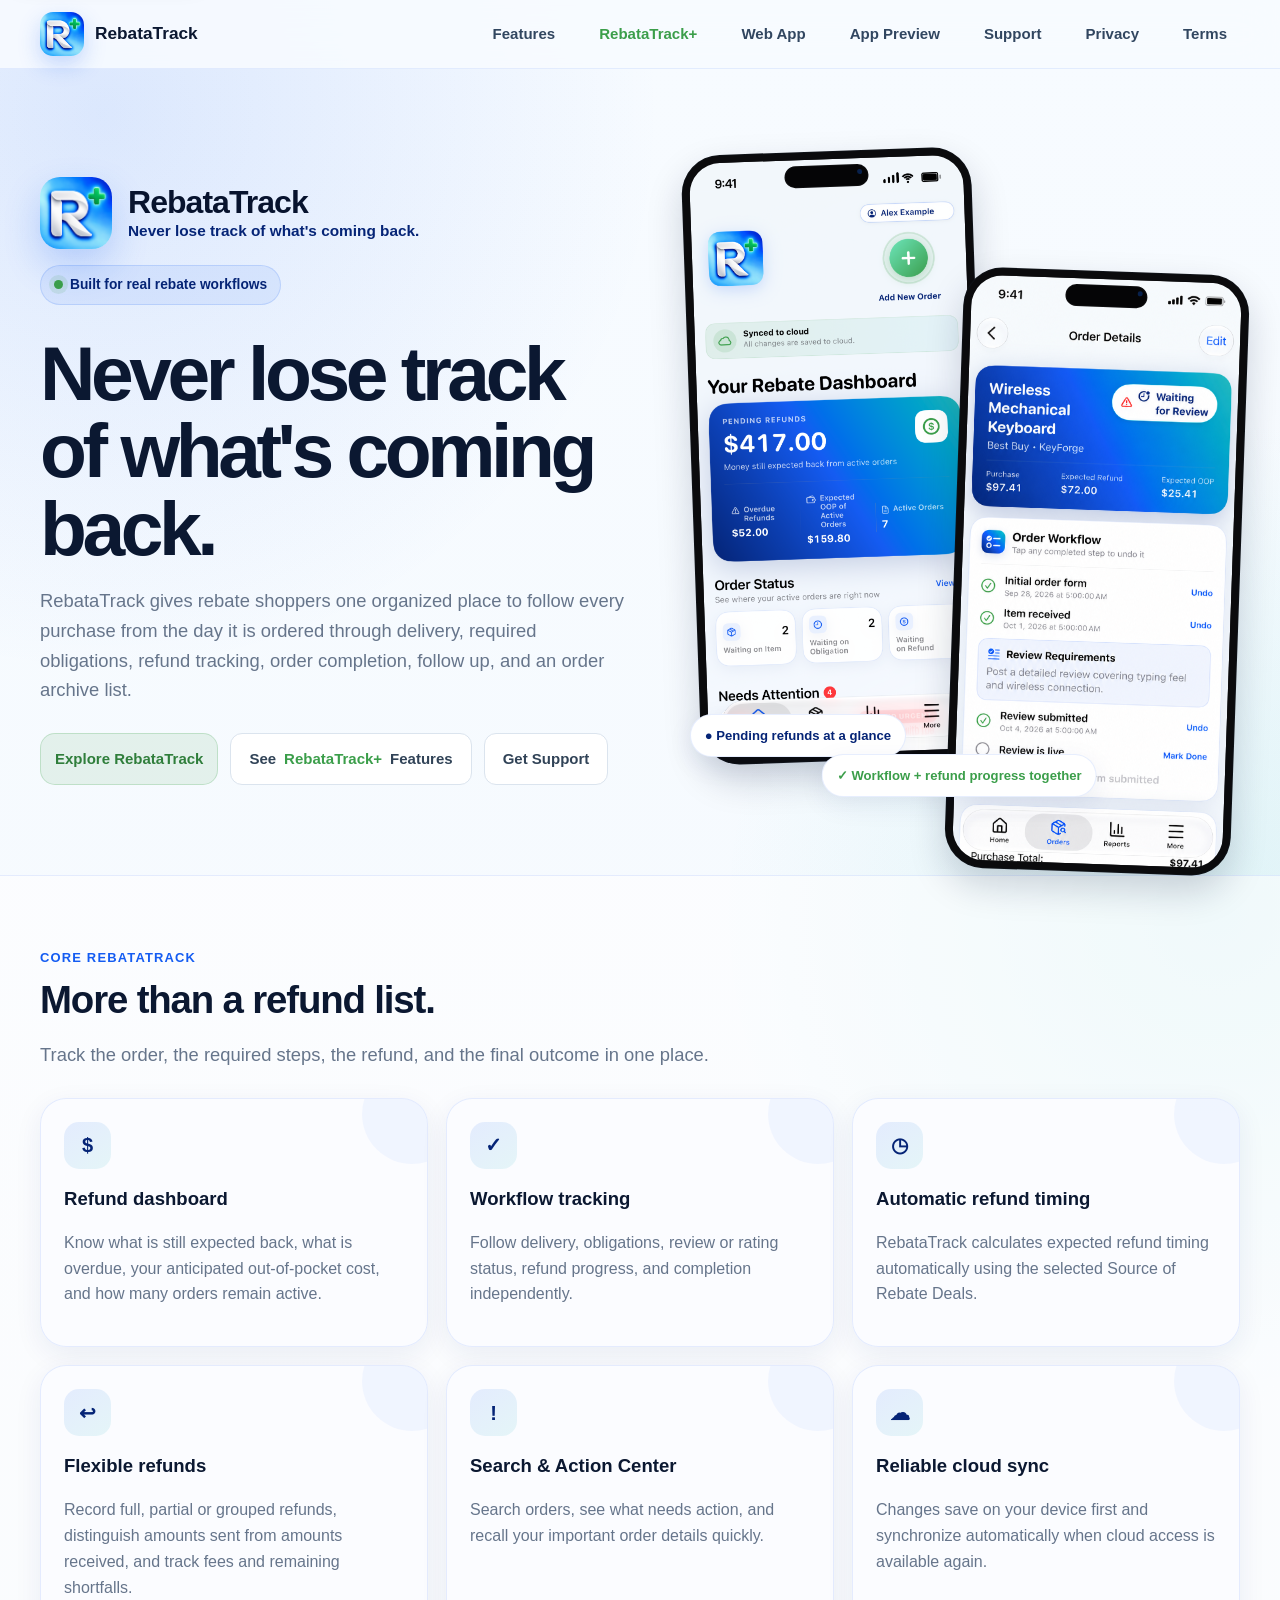
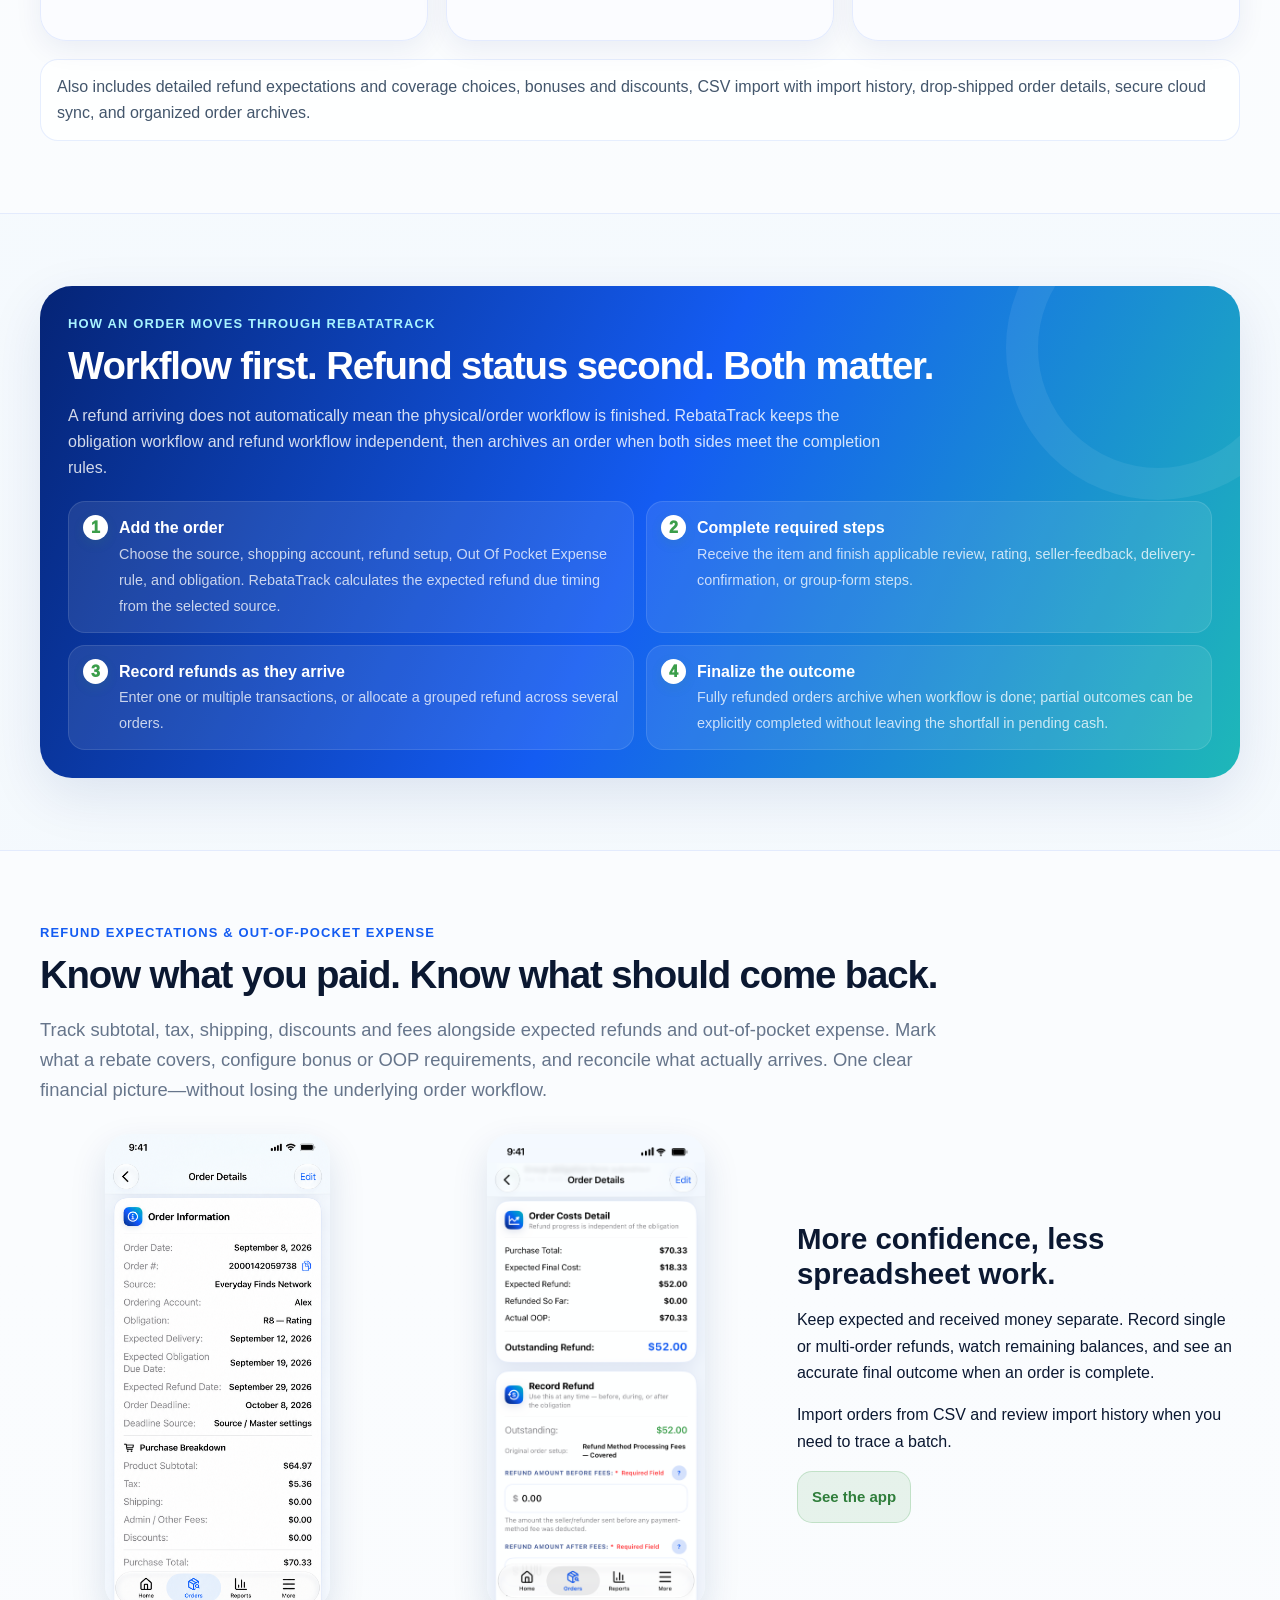
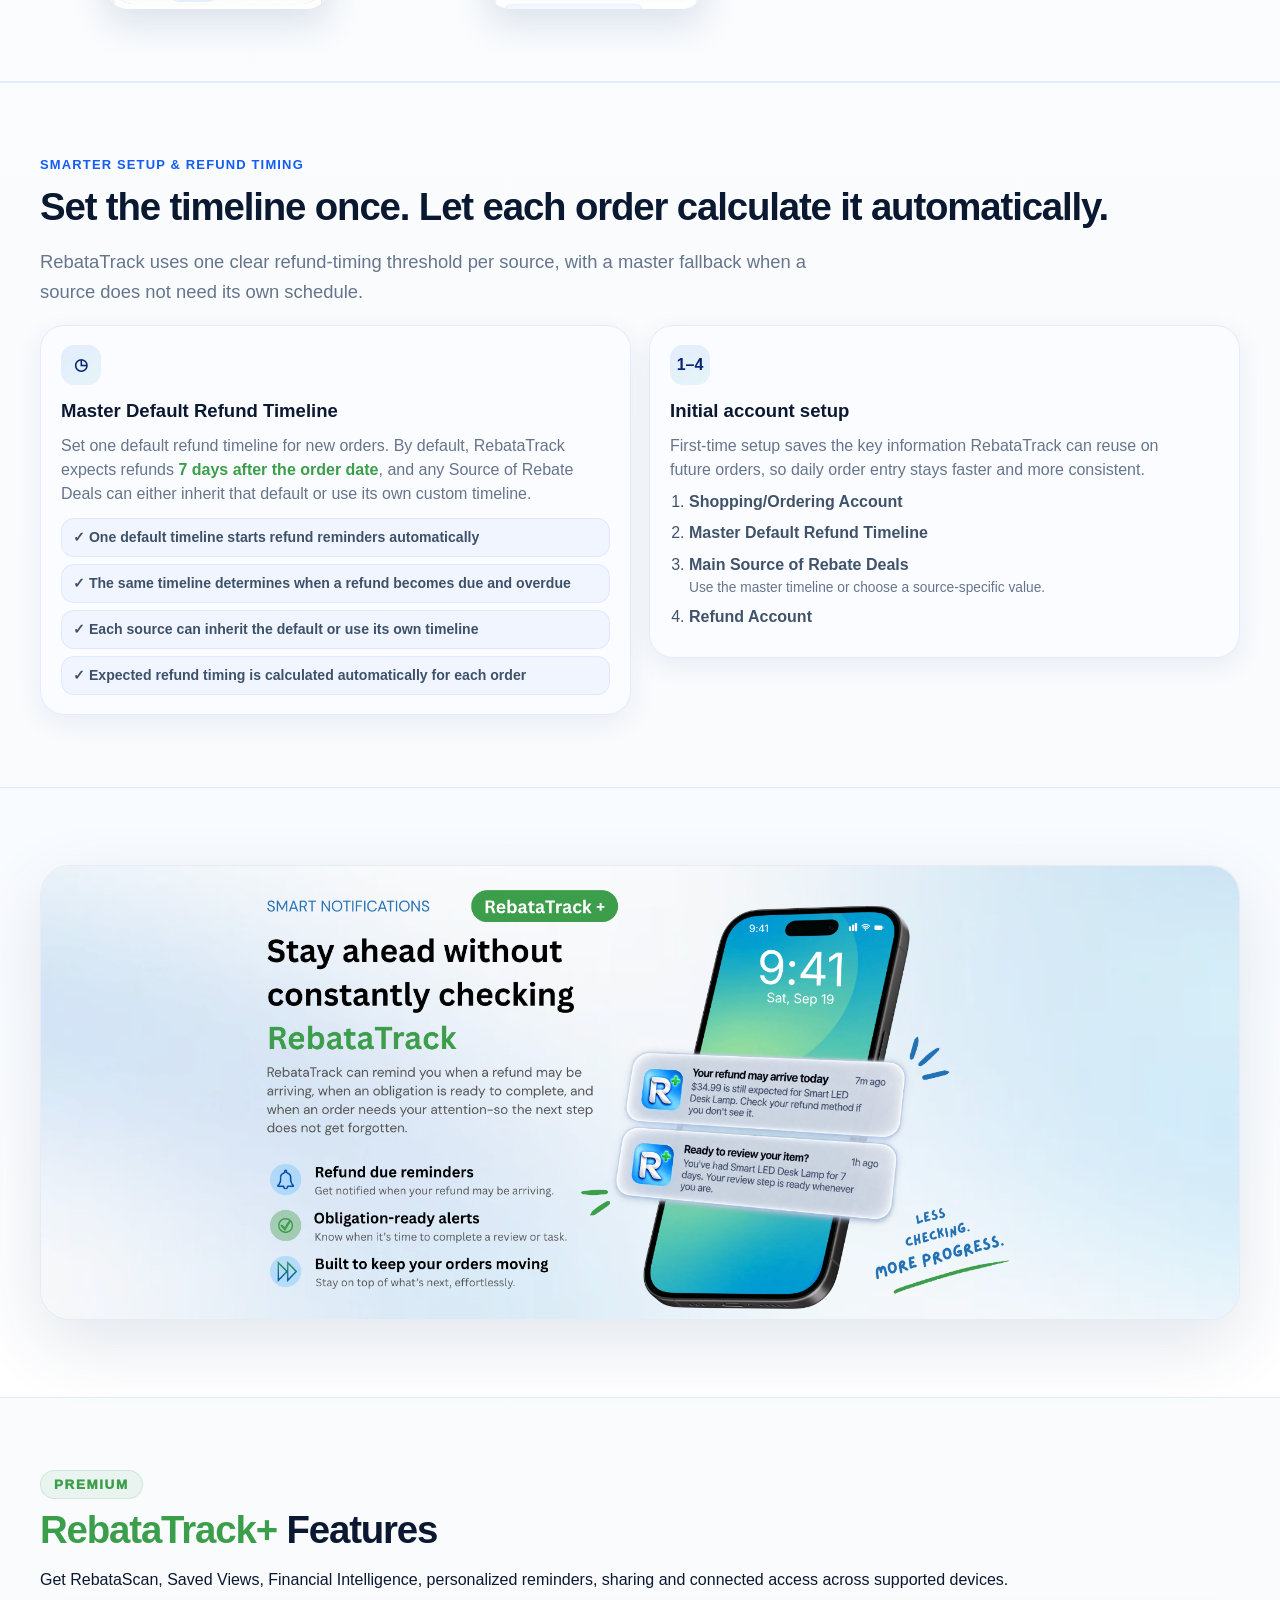
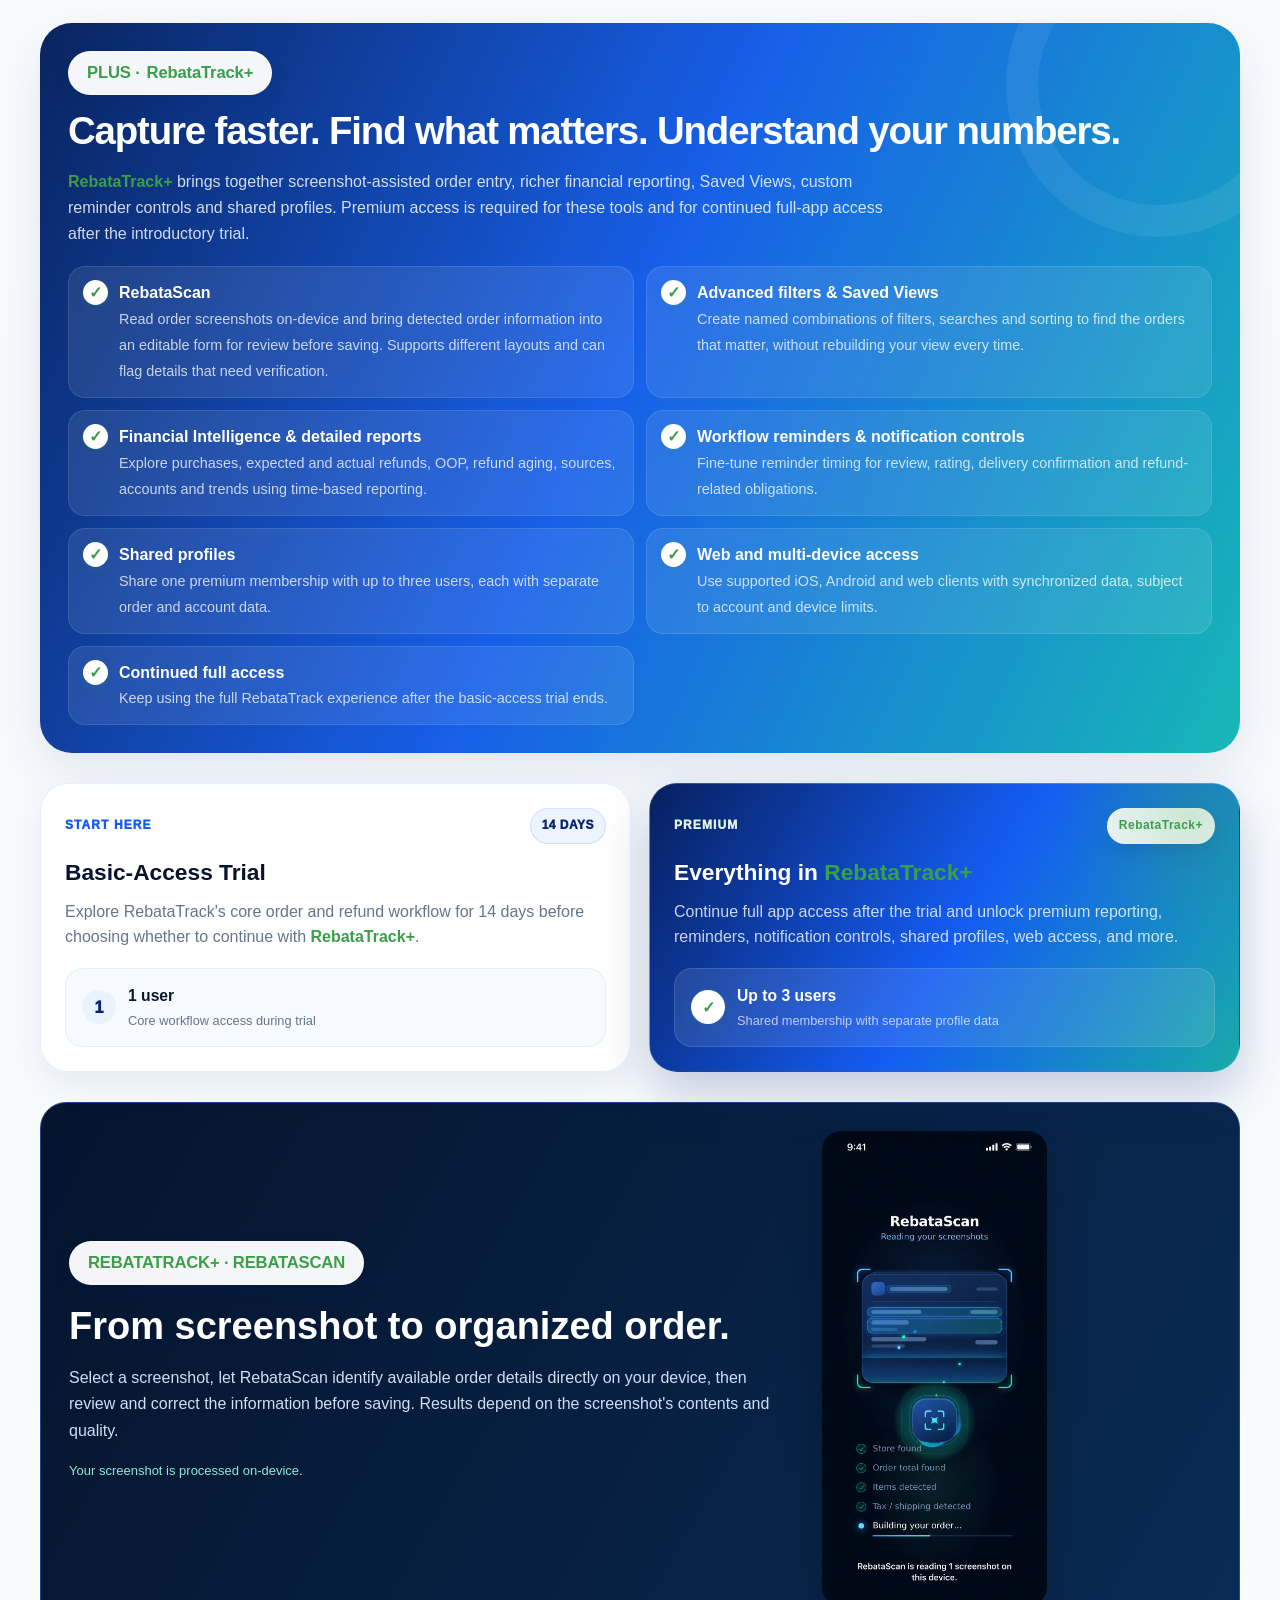
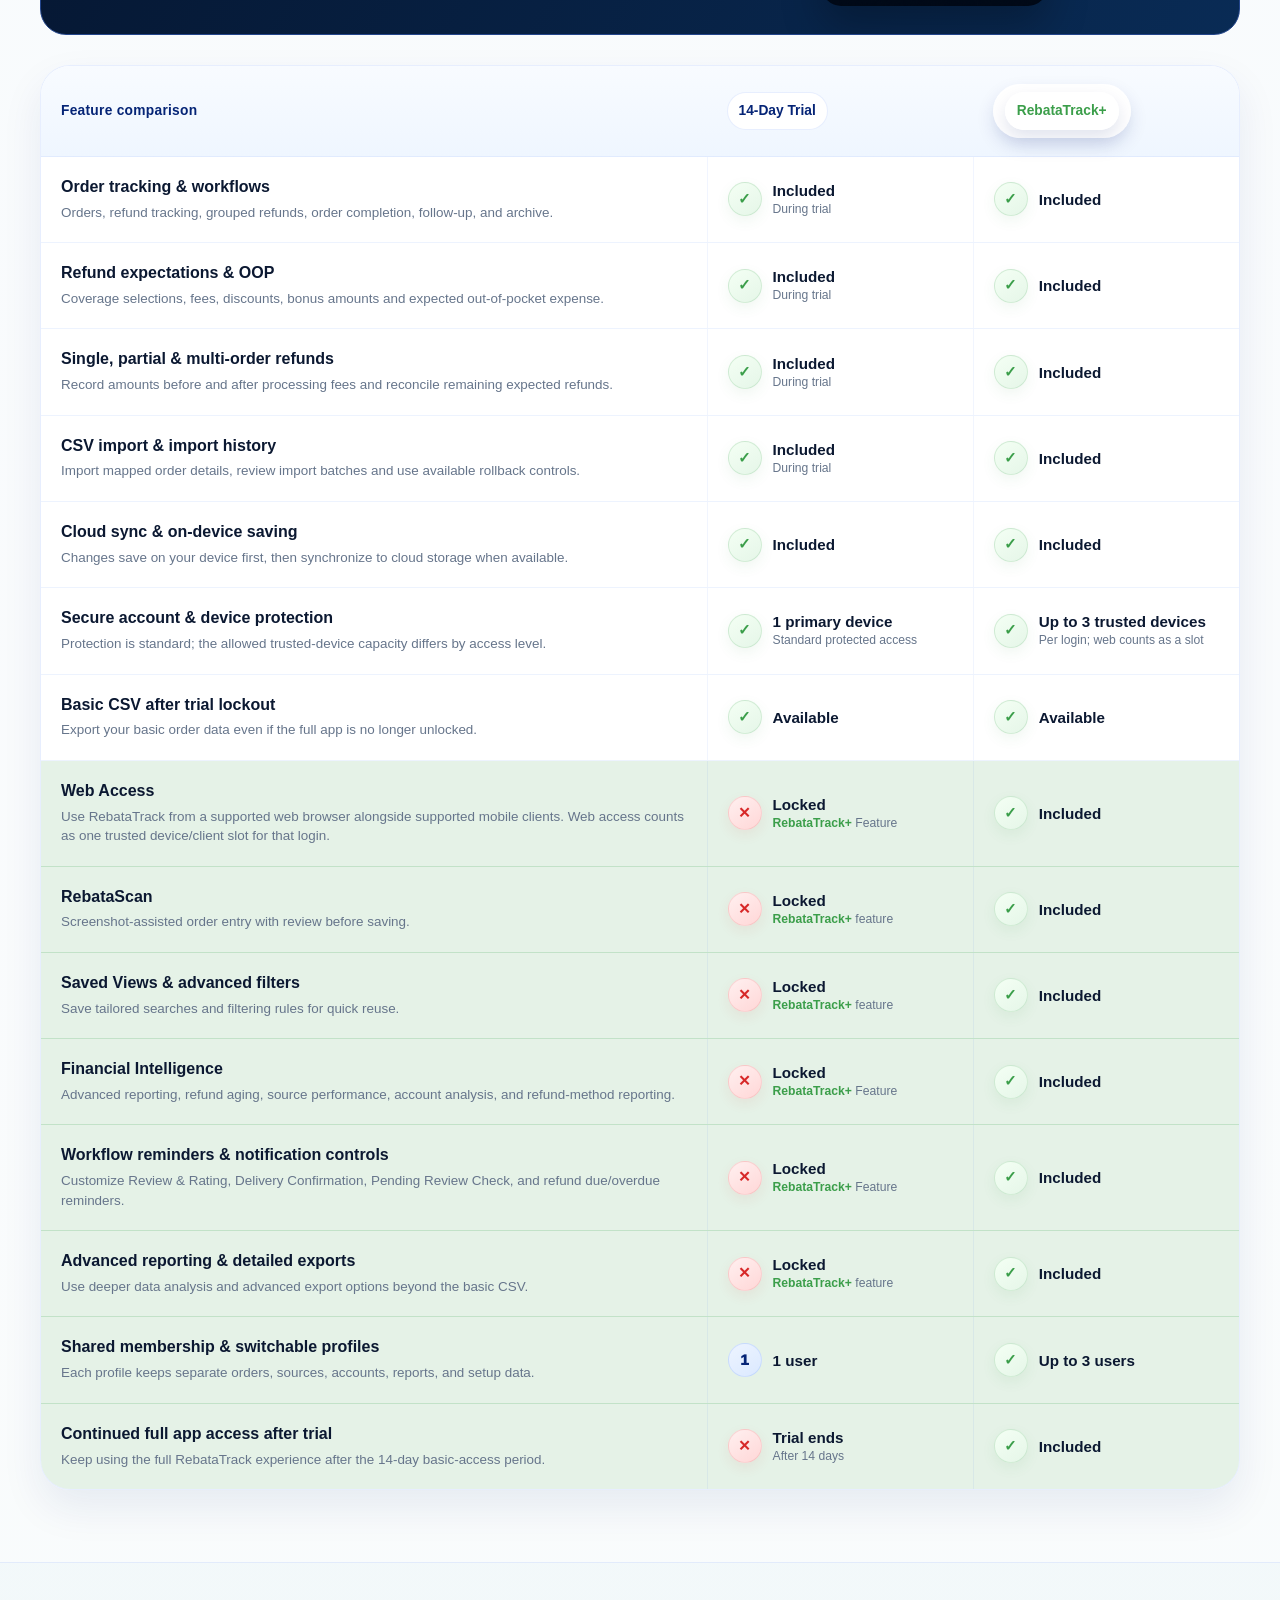
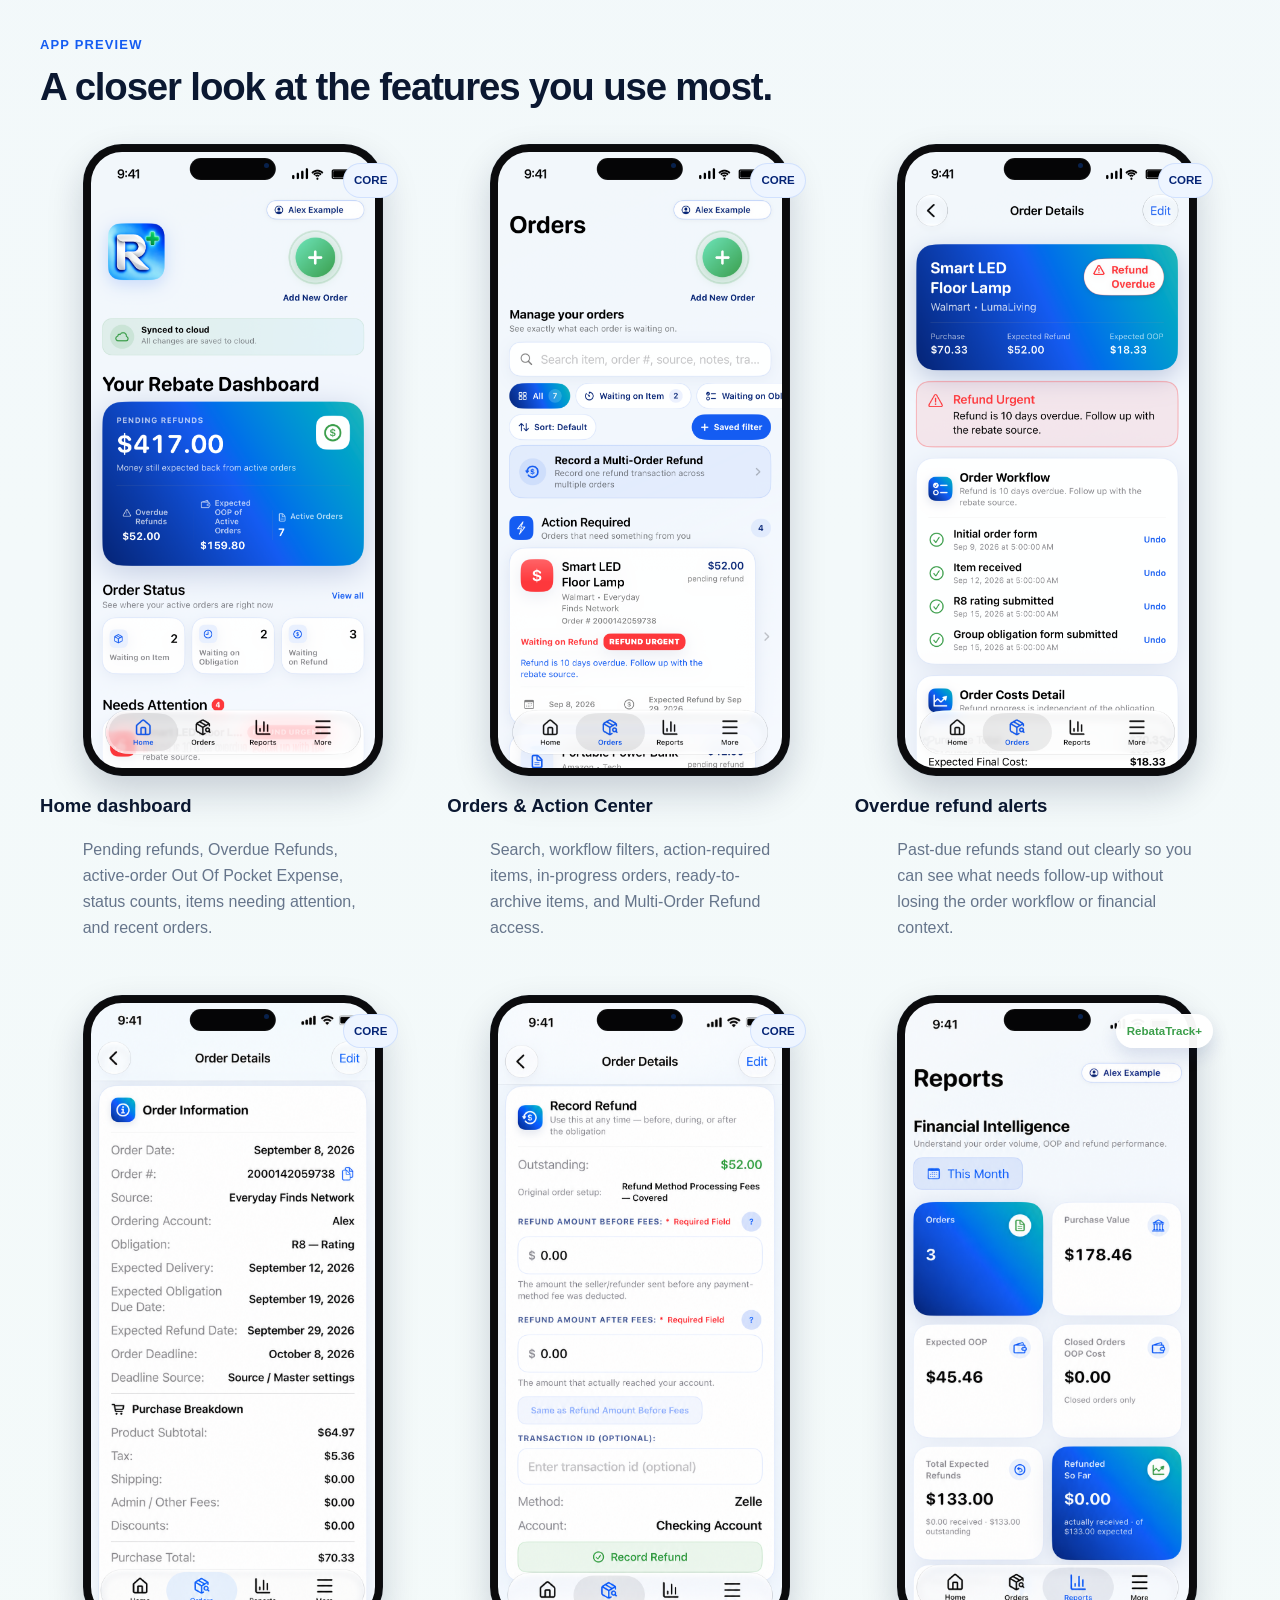
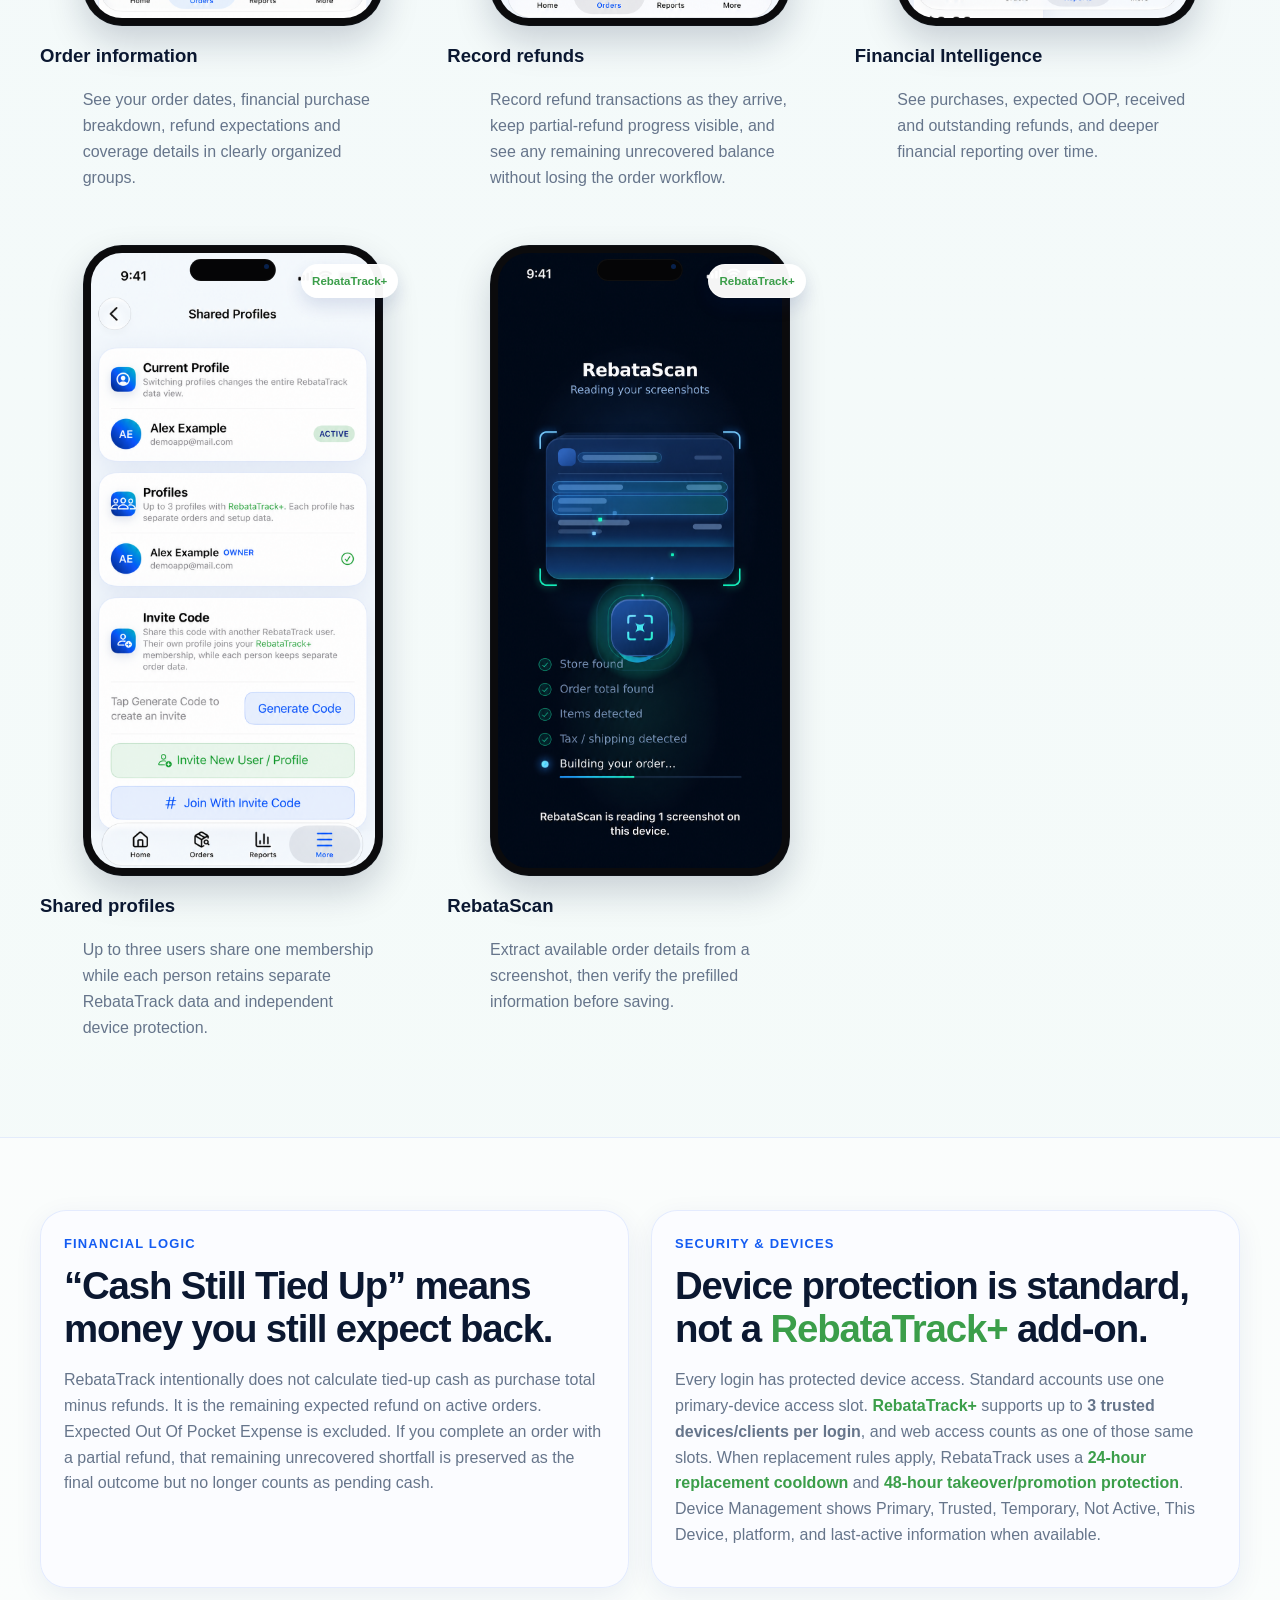
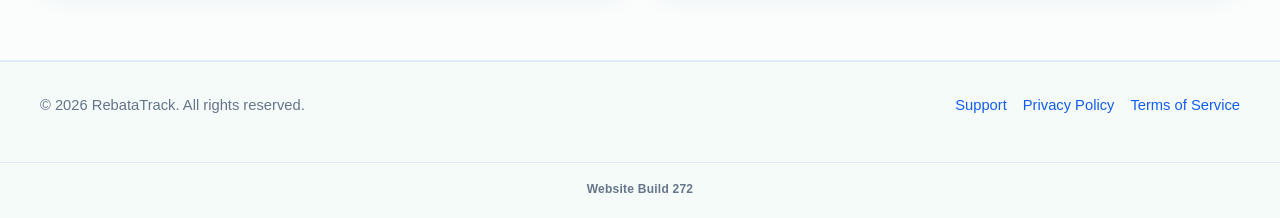
==== commit 2d8ac79c: "Add files via upload" ====
--- a/index.html
+++ b/index.html
@@ -205,5 +205,5 @@
 <footer><div class="wrap foot"><div>© 2026 RebataTrack. All rights reserved.</div><div class="foot-links"><a href="support.html">Support</a><a href="privacy.html">Privacy Policy</a><a href="terms.html">Terms of Service</a></div></div></footer>
 <script src="public-nav.js?v=224.1"></script>
 <footer aria-label="Website build" data-rebatatrack-website-build="" style="text-align:center;padding:18px 12px 20px;color:#66758b;font:700 12px/1.4 -apple-system,BlinkMacSystemFont,'Segoe UI',sans-serif;letter-spacing:.02em;">Website Build</footer>
-<script defer="" src="website-version.js?v=270"></script>
+<script defer="" src="website-version.js?v=272"></script>
 </body></html>
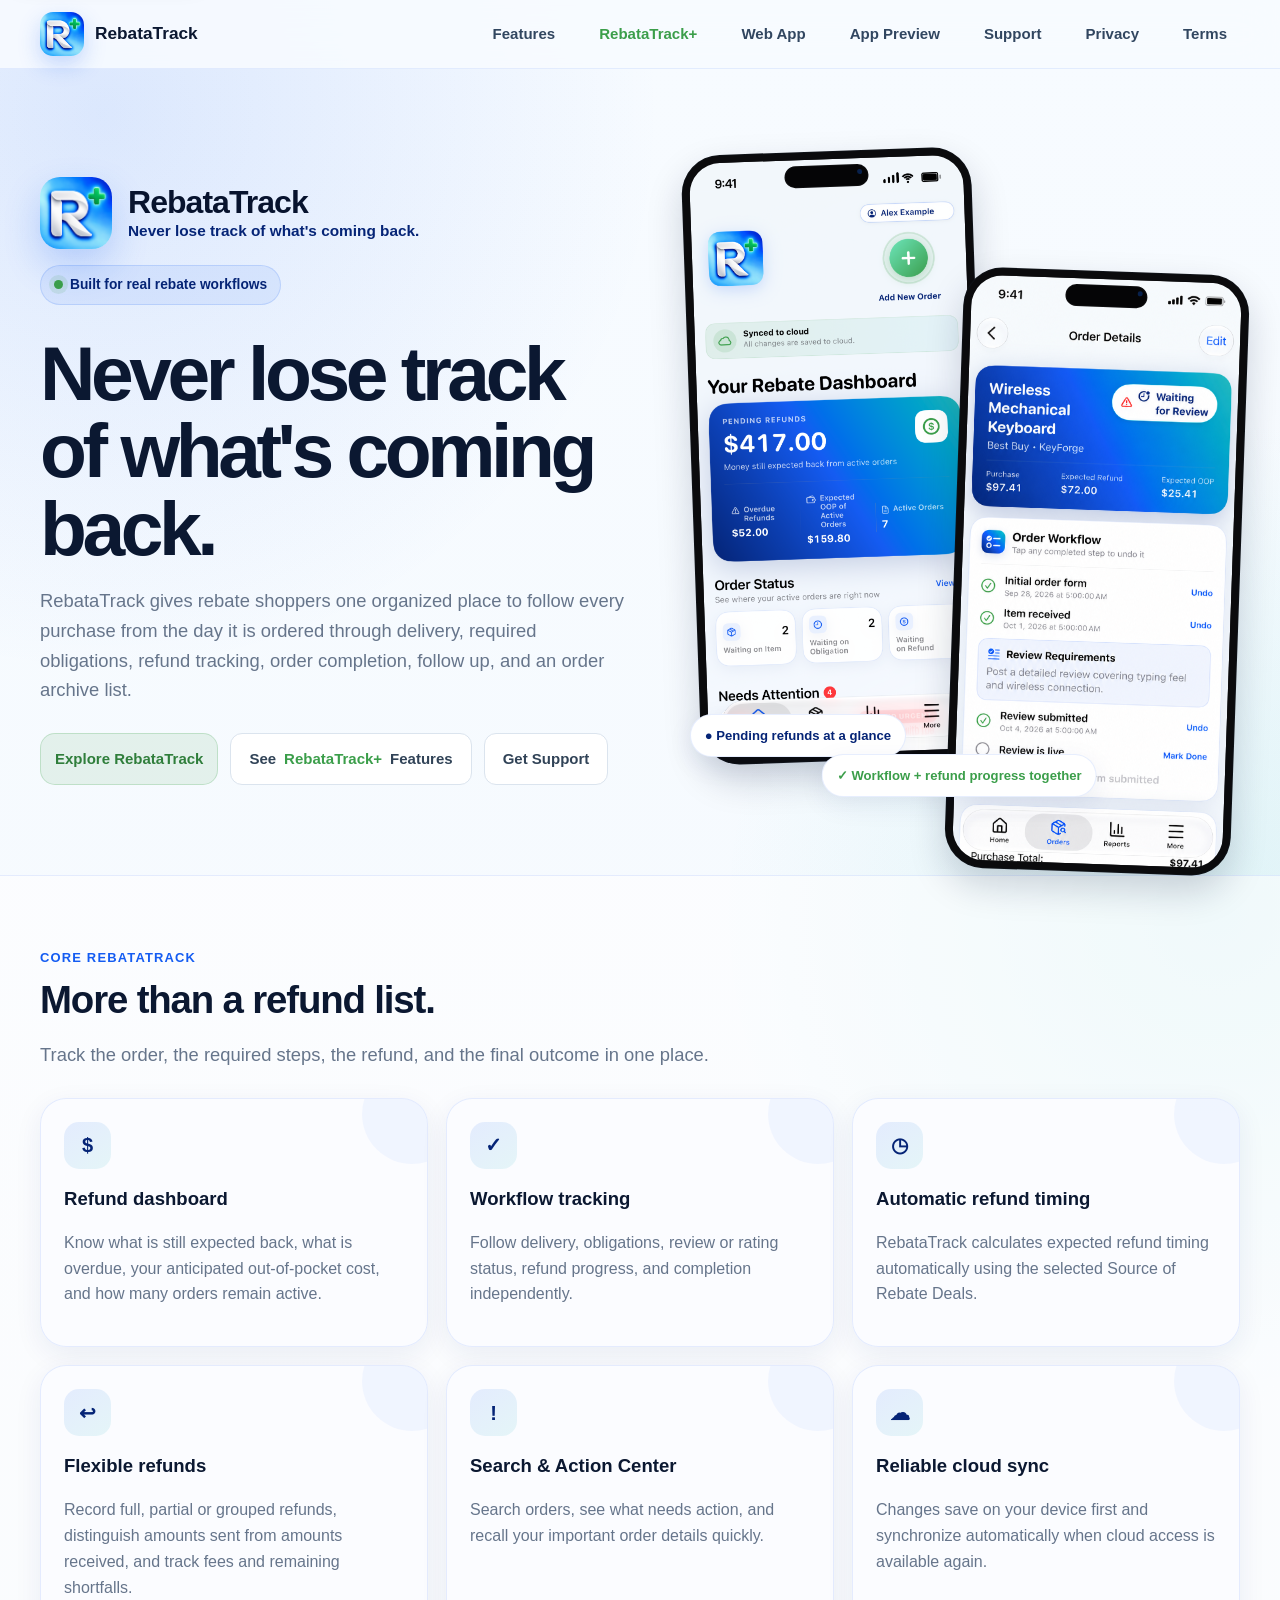
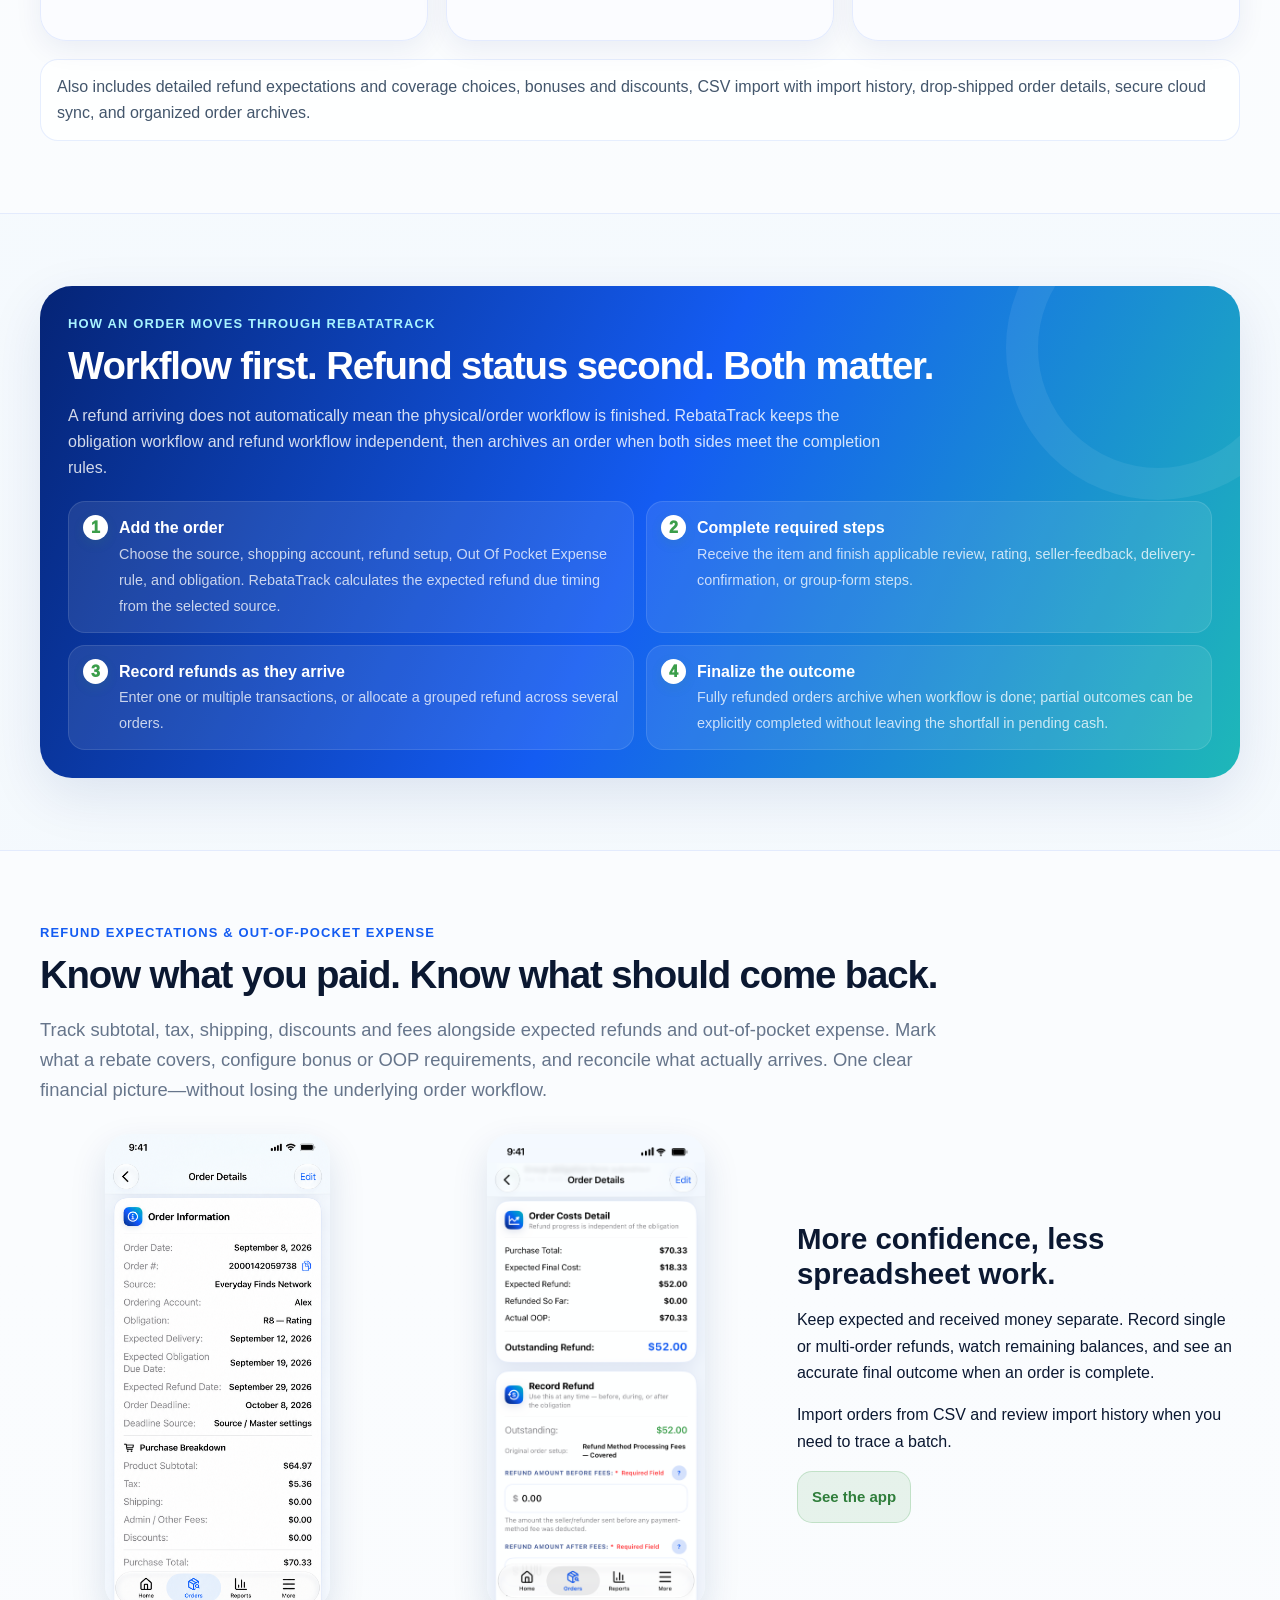
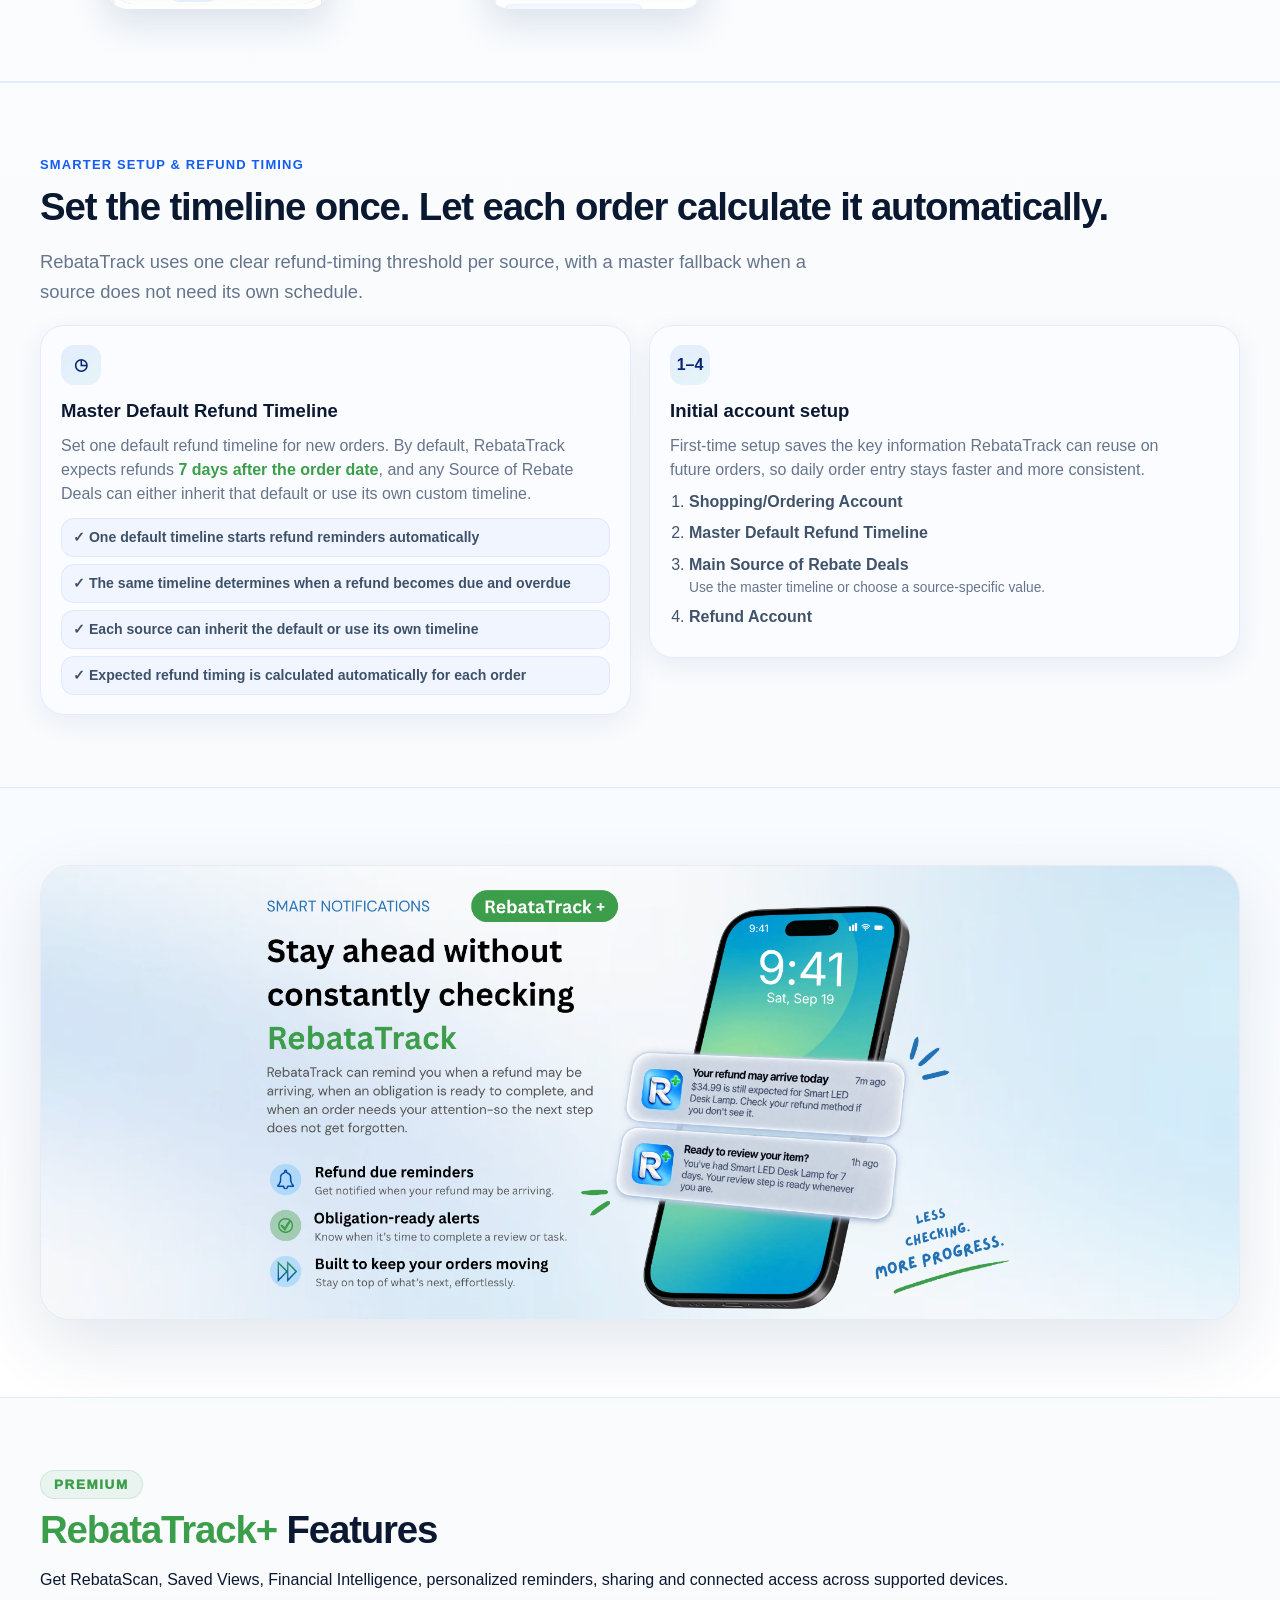
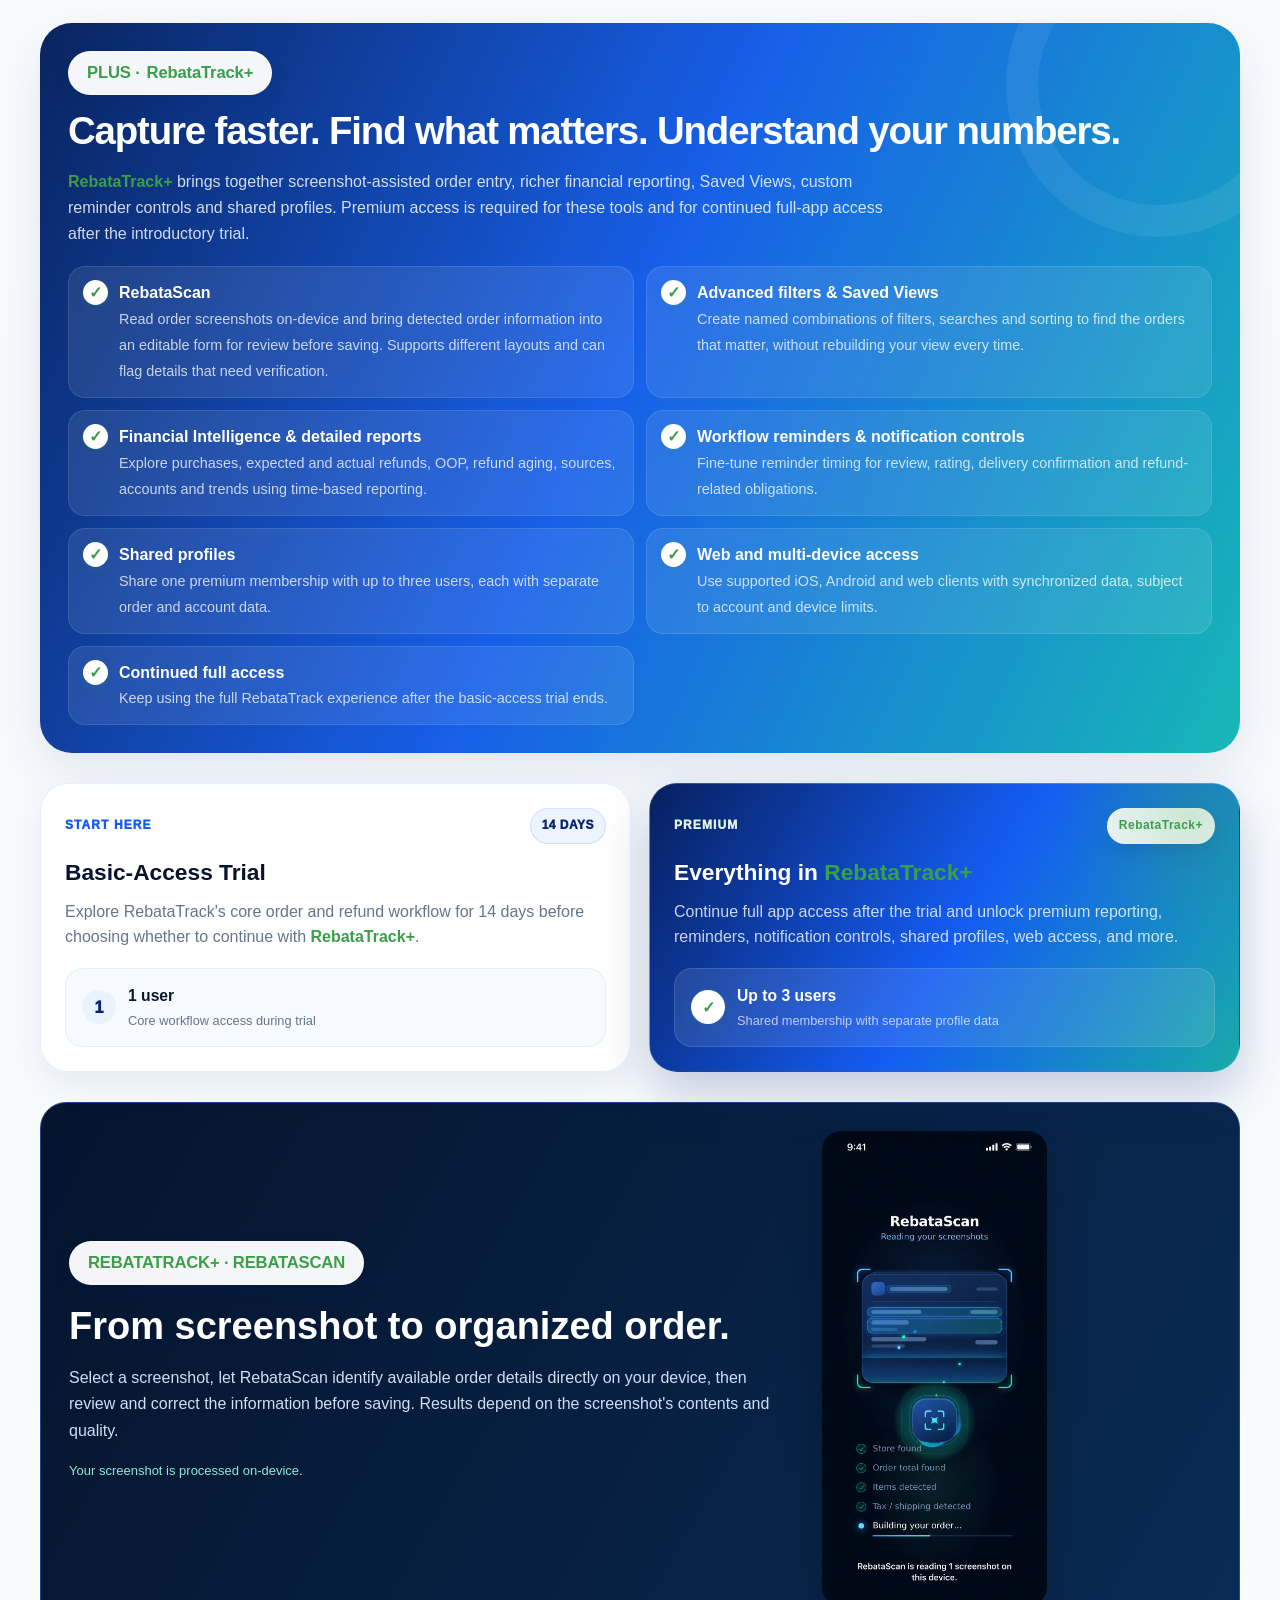
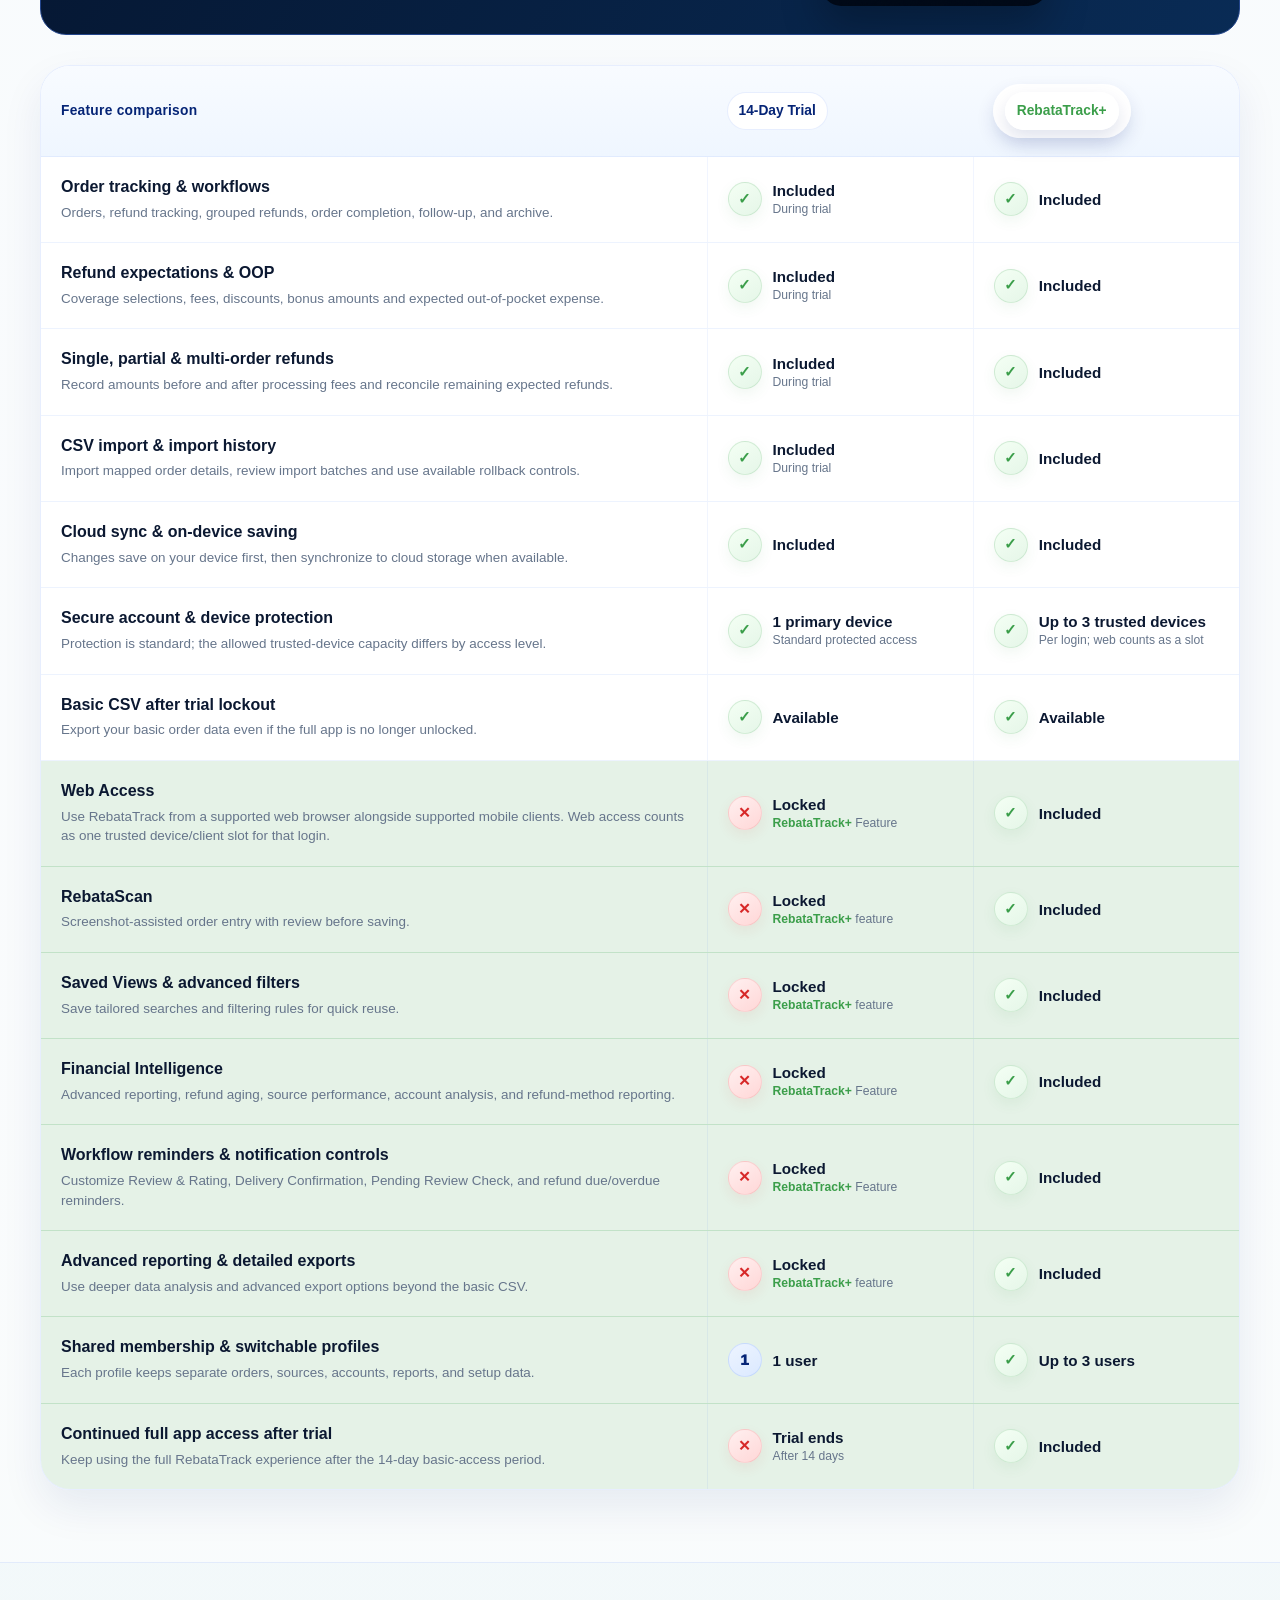
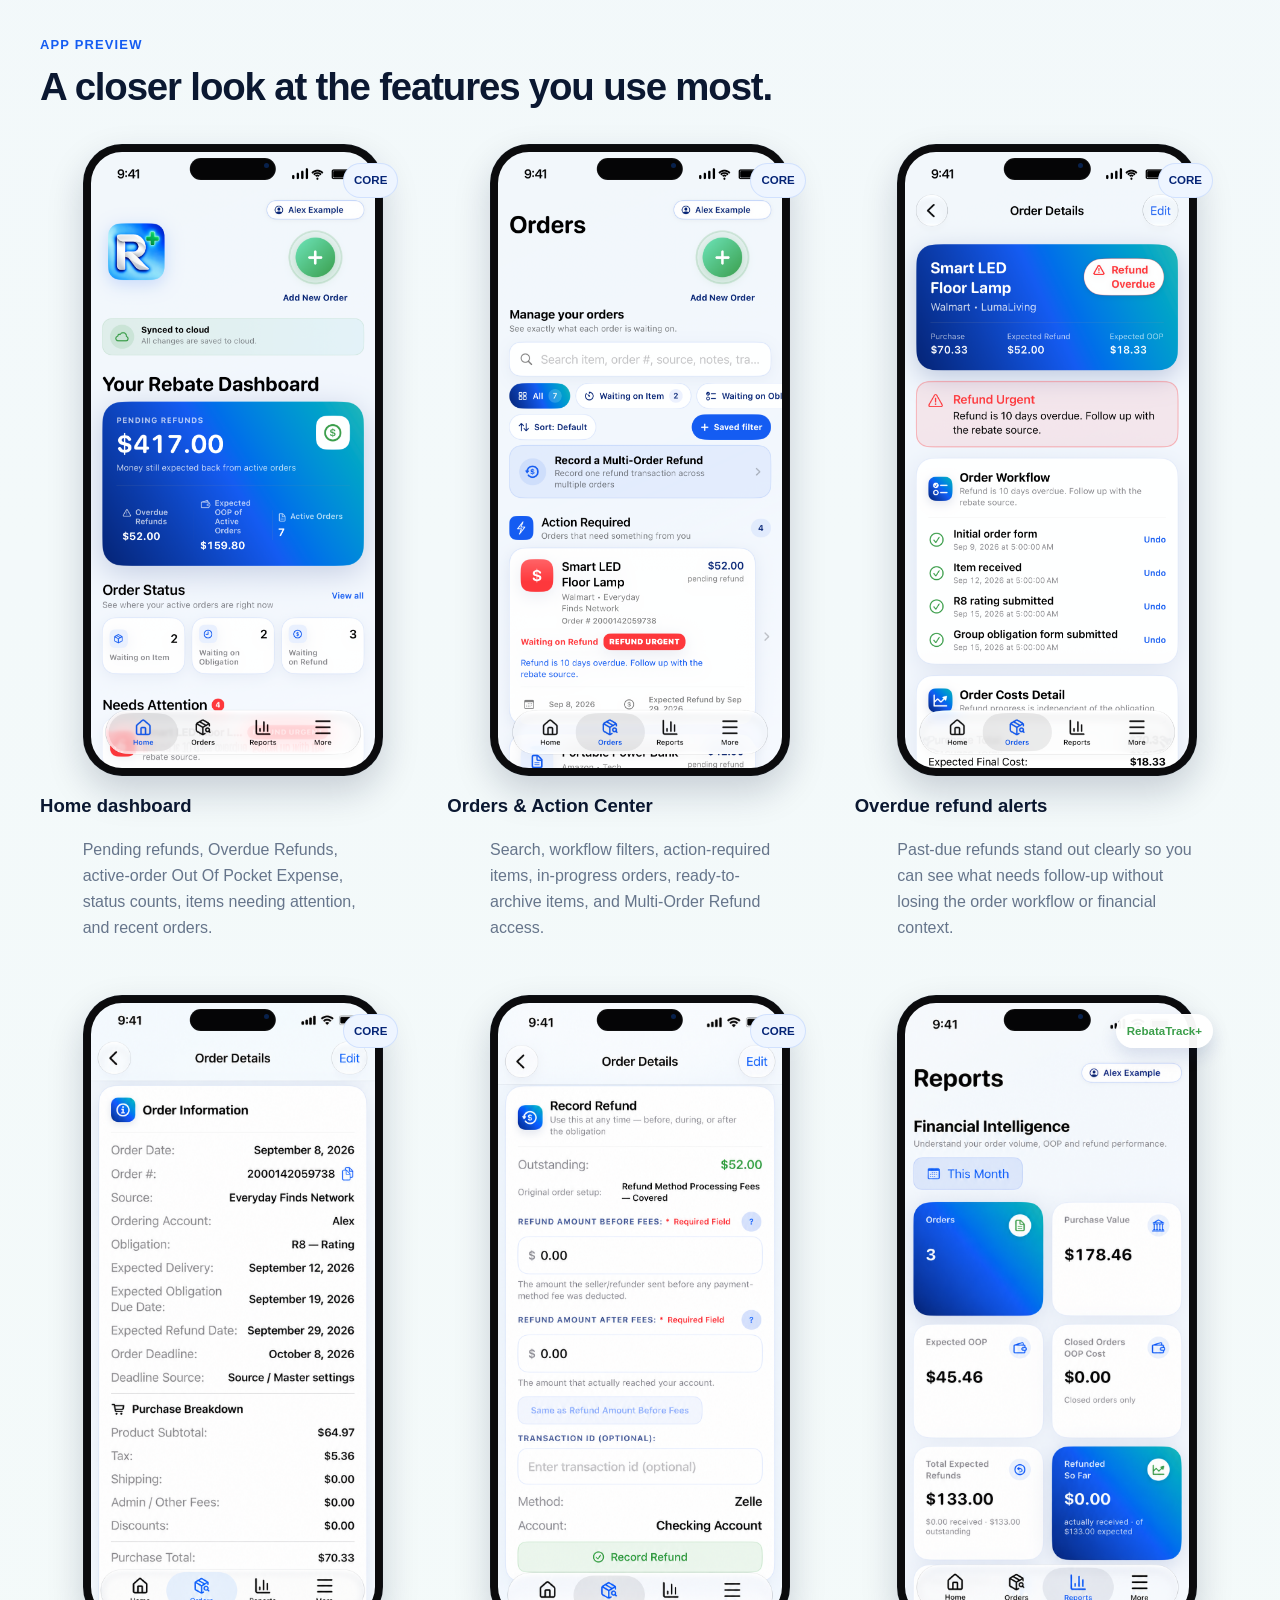
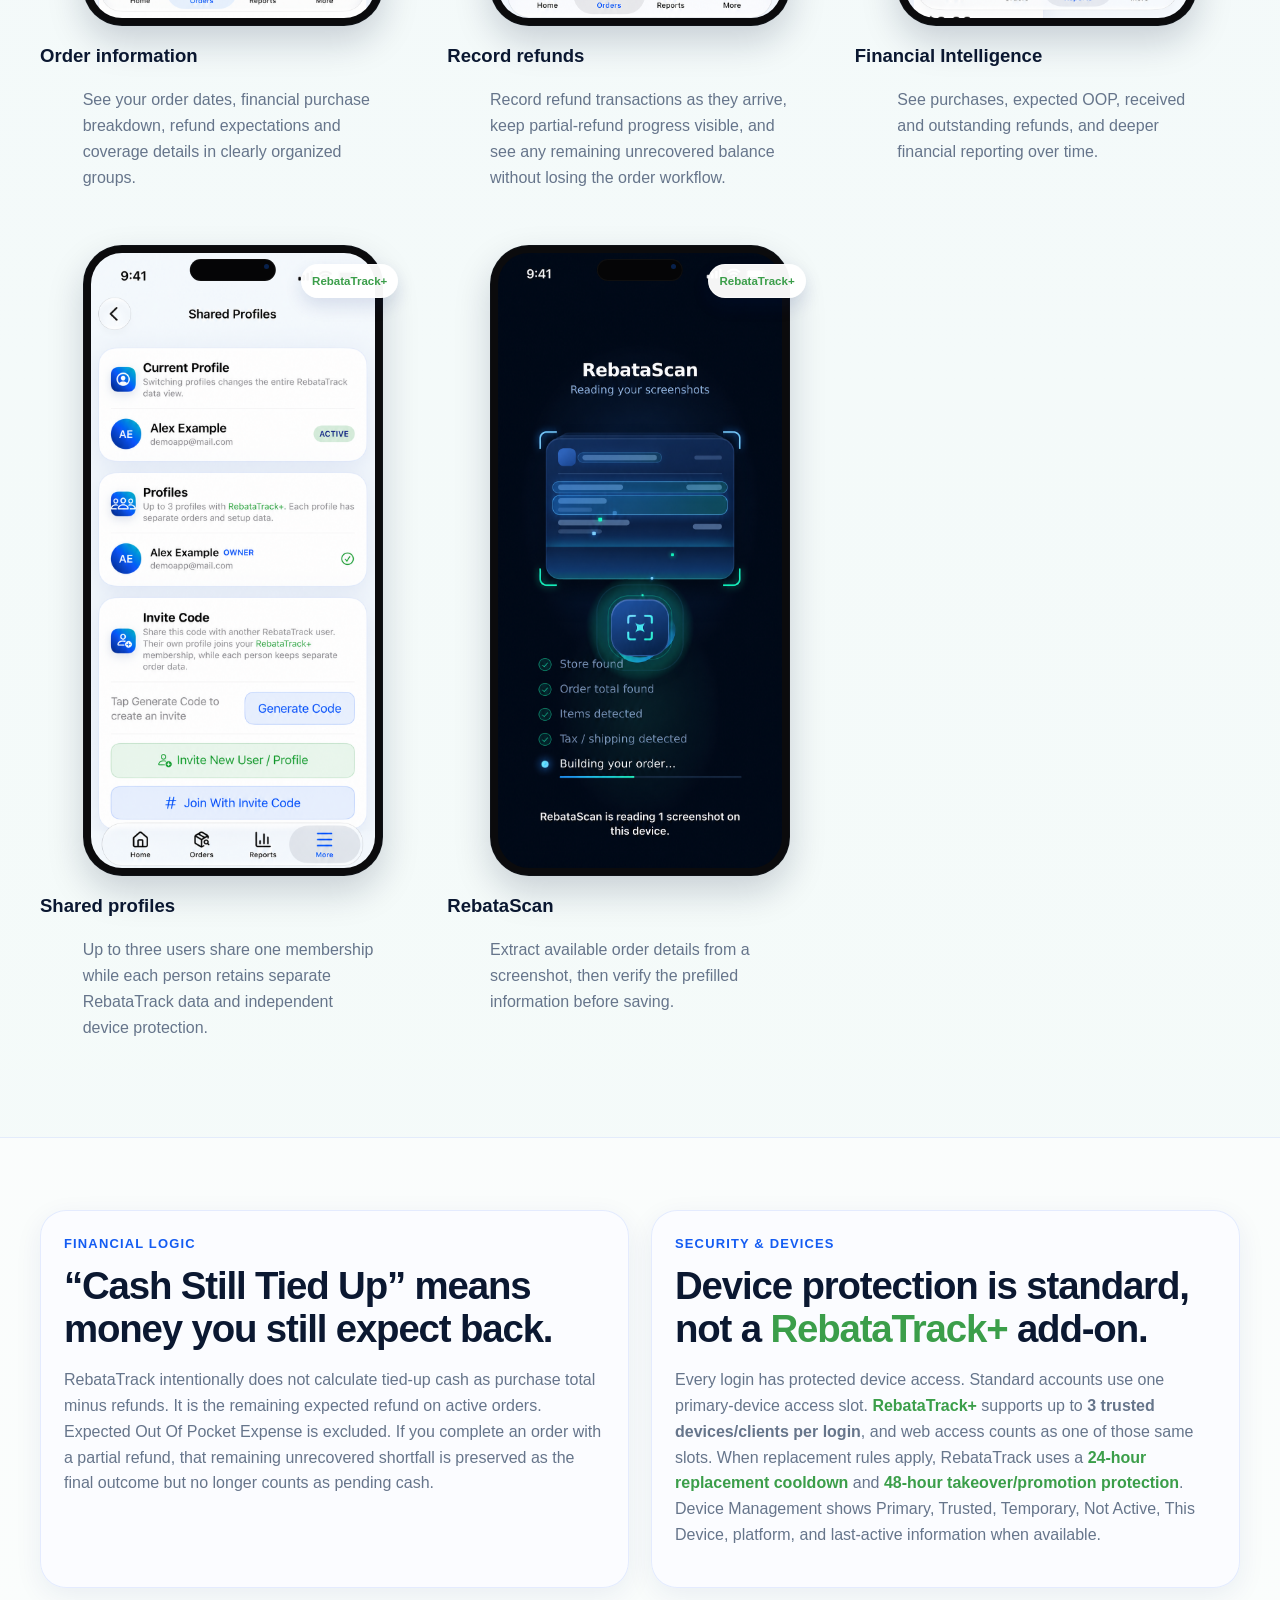
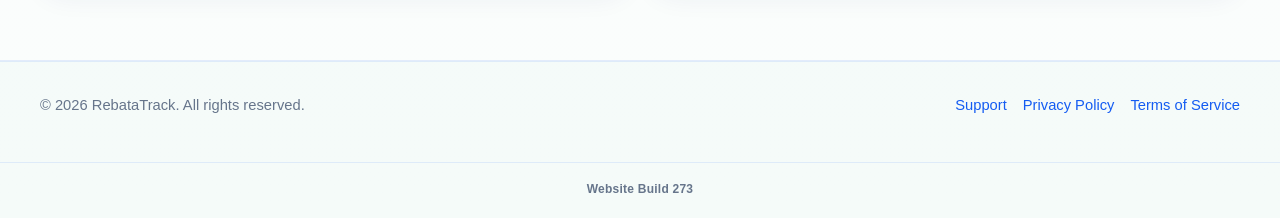
==== commit 726cb143: "Add files via upload" ====
--- a/index.html
+++ b/index.html
@@ -205,5 +205,5 @@
 <footer><div class="wrap foot"><div>© 2026 RebataTrack. All rights reserved.</div><div class="foot-links"><a href="support.html">Support</a><a href="privacy.html">Privacy Policy</a><a href="terms.html">Terms of Service</a></div></div></footer>
 <script src="public-nav.js?v=224.1"></script>
 <footer aria-label="Website build" data-rebatatrack-website-build="" style="text-align:center;padding:18px 12px 20px;color:#66758b;font:700 12px/1.4 -apple-system,BlinkMacSystemFont,'Segoe UI',sans-serif;letter-spacing:.02em;">Website Build</footer>
-<script defer="" src="website-version.js?v=272"></script>
+<script defer="" src="website-version.js?v=273"></script>
 </body></html>
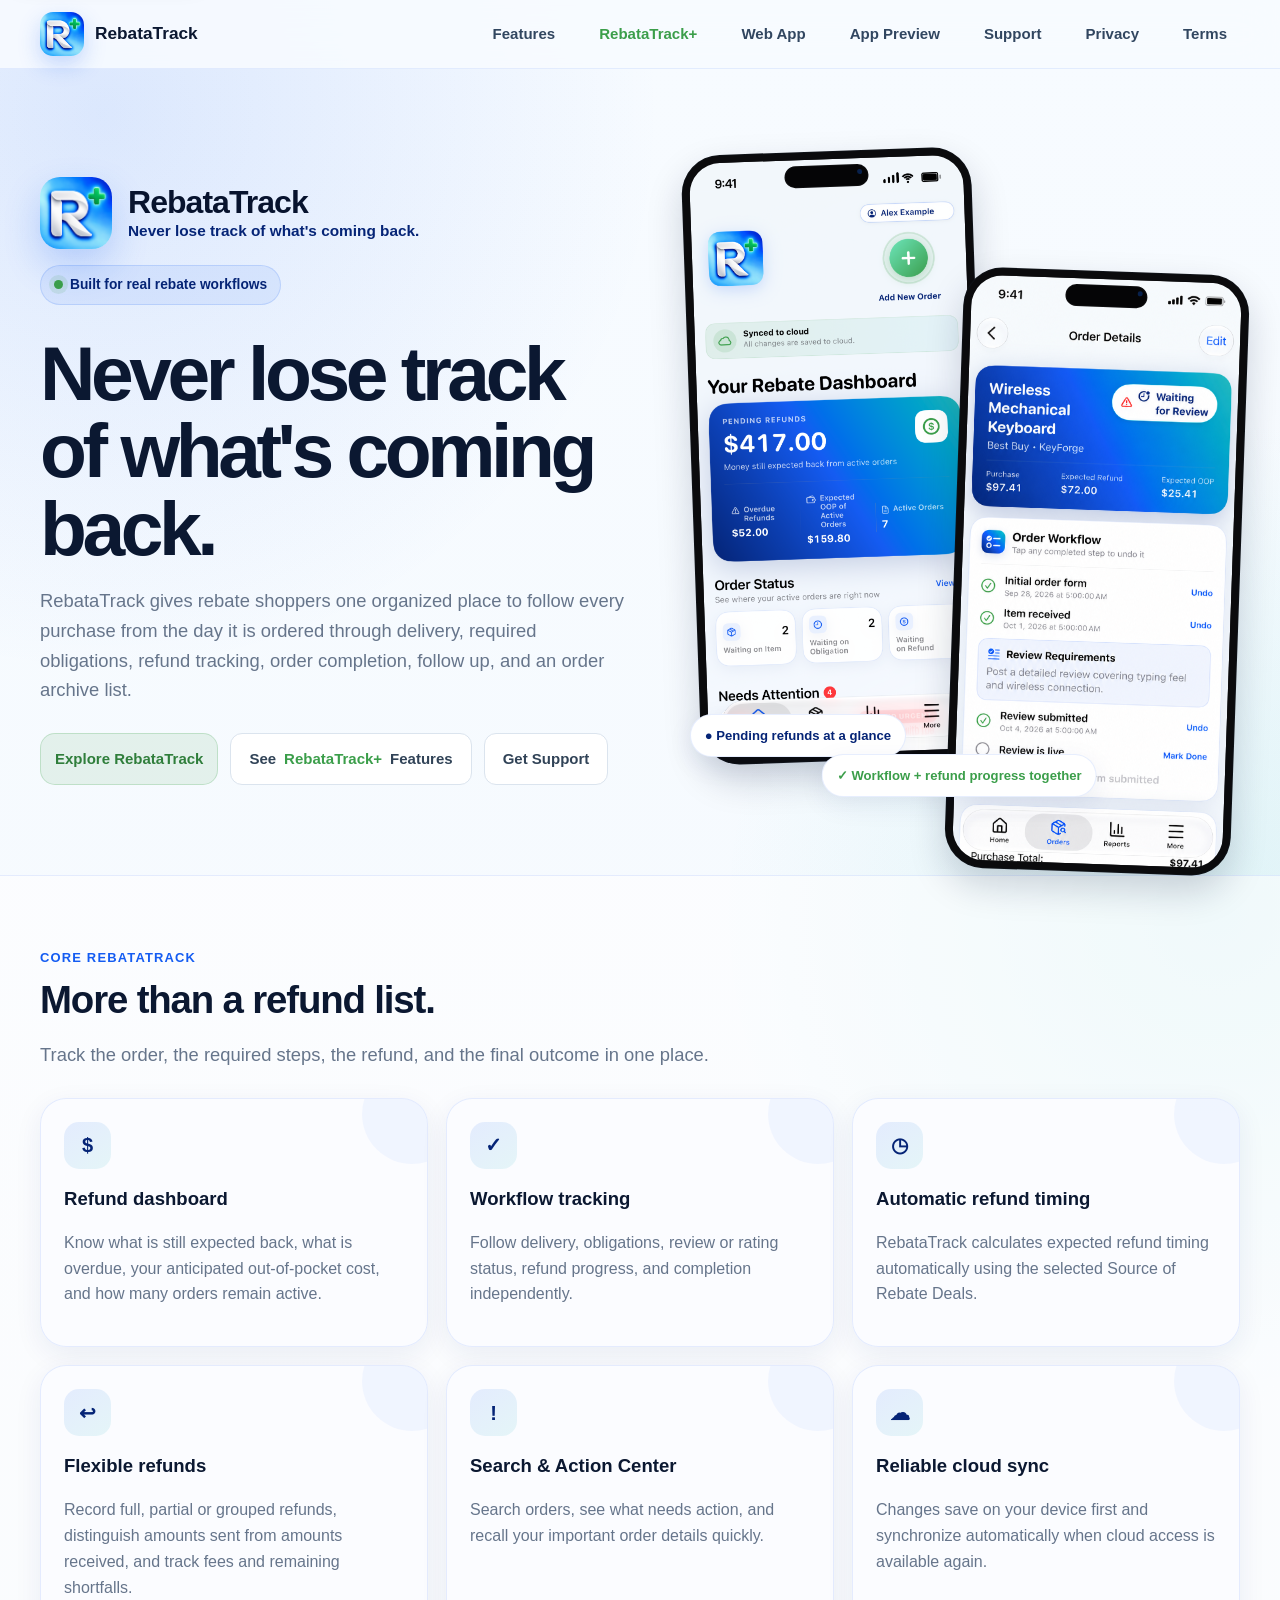
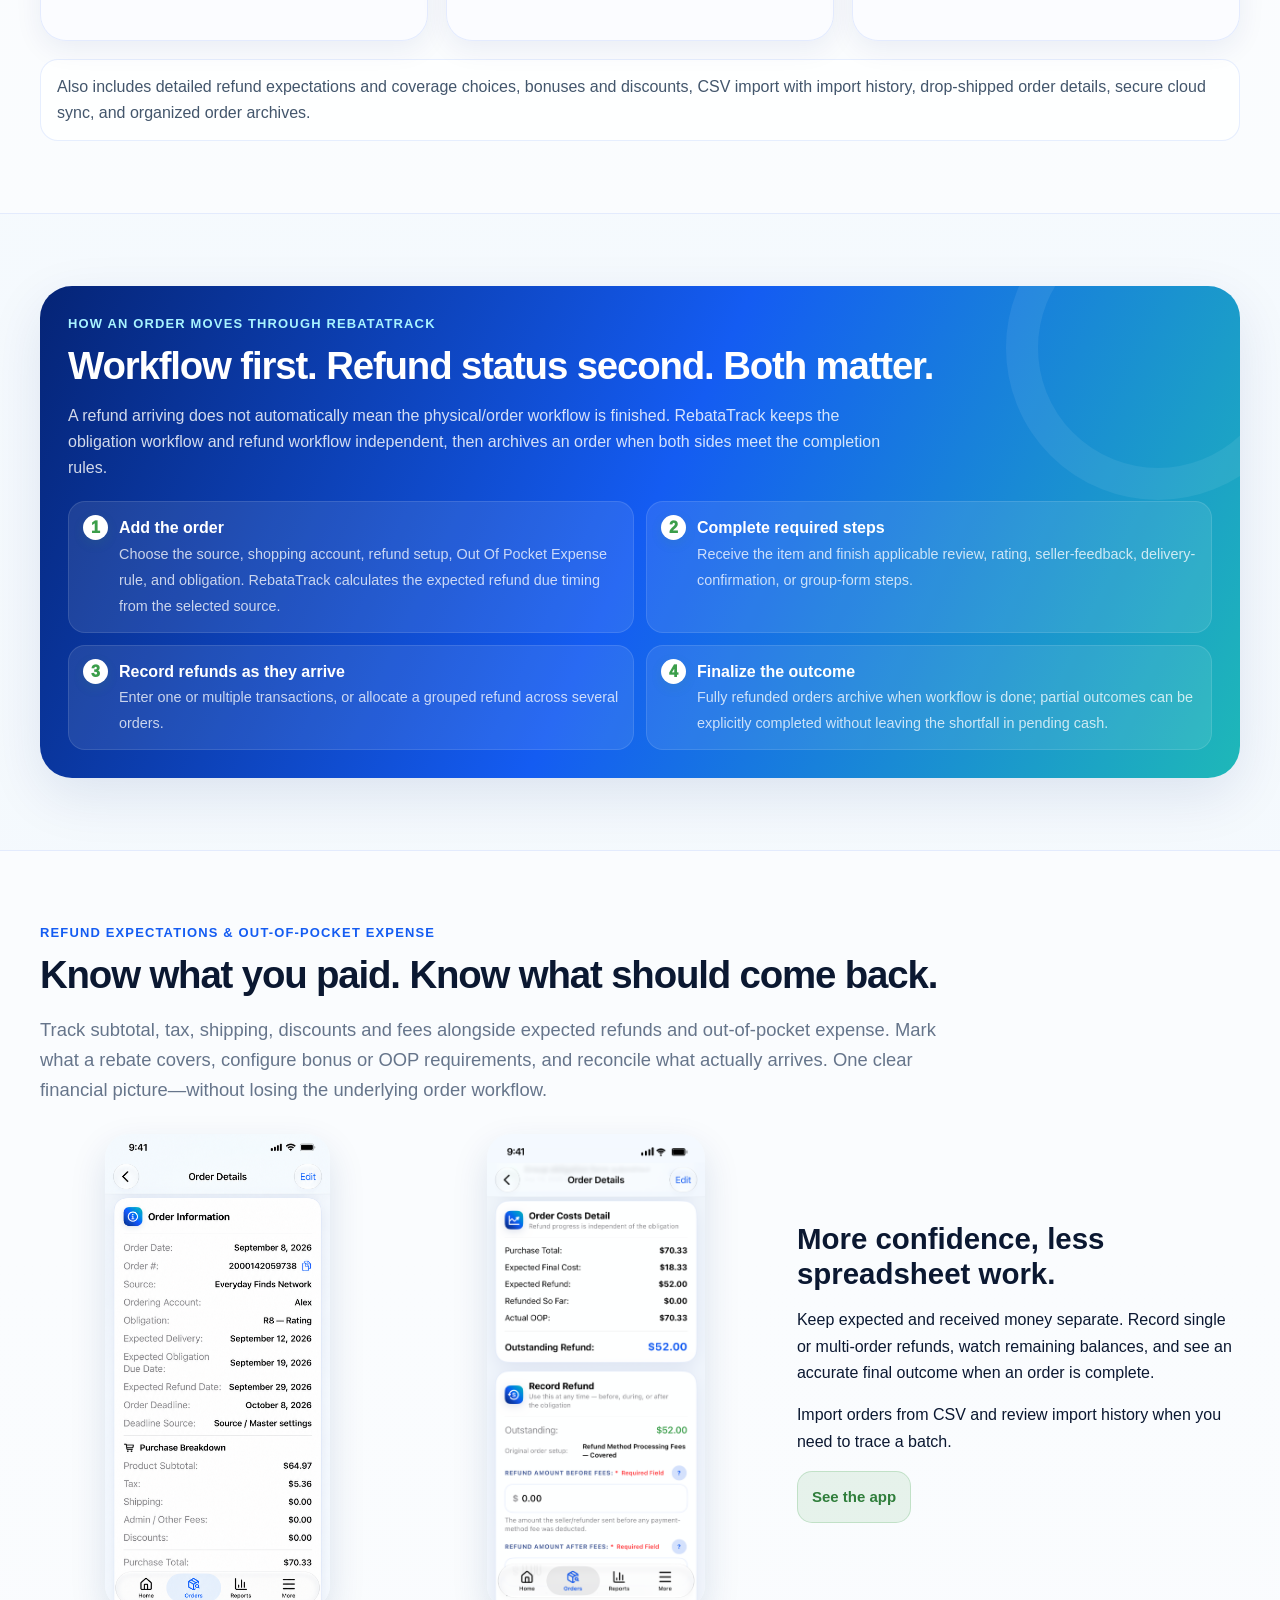
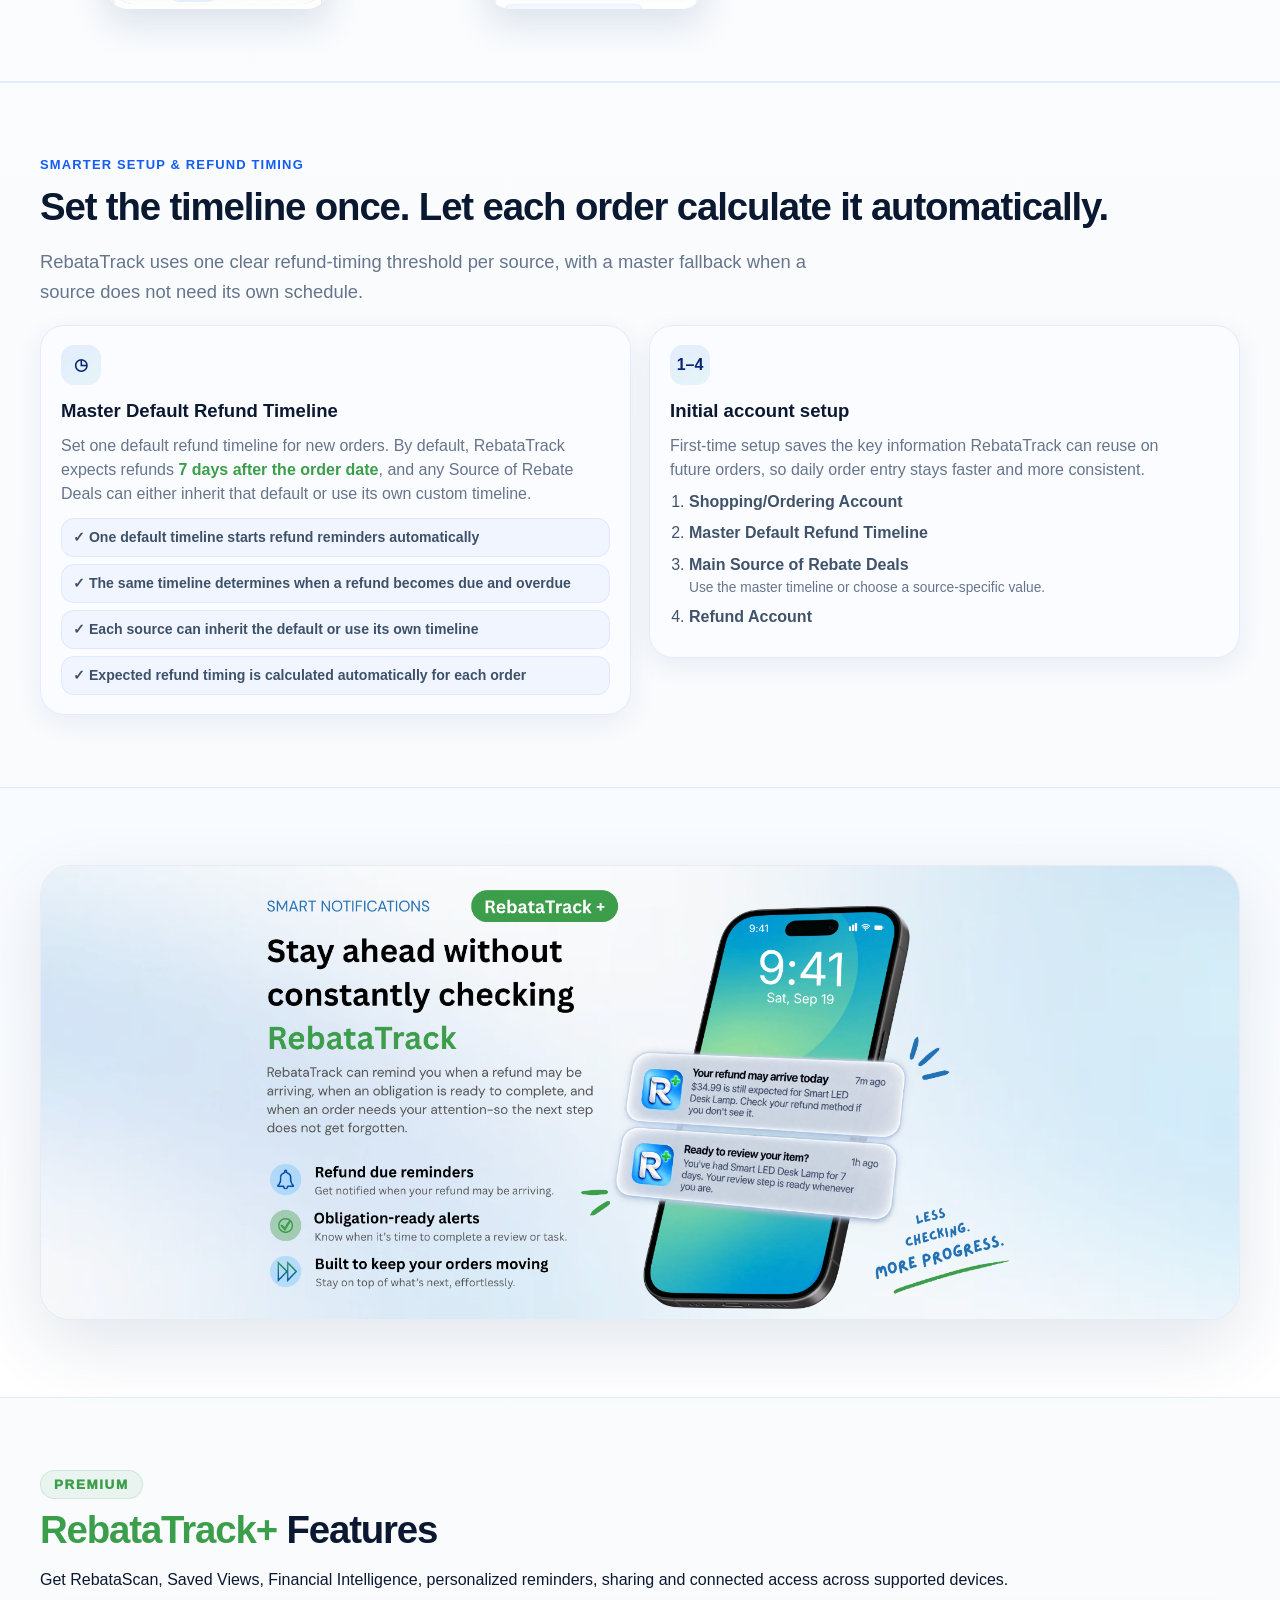
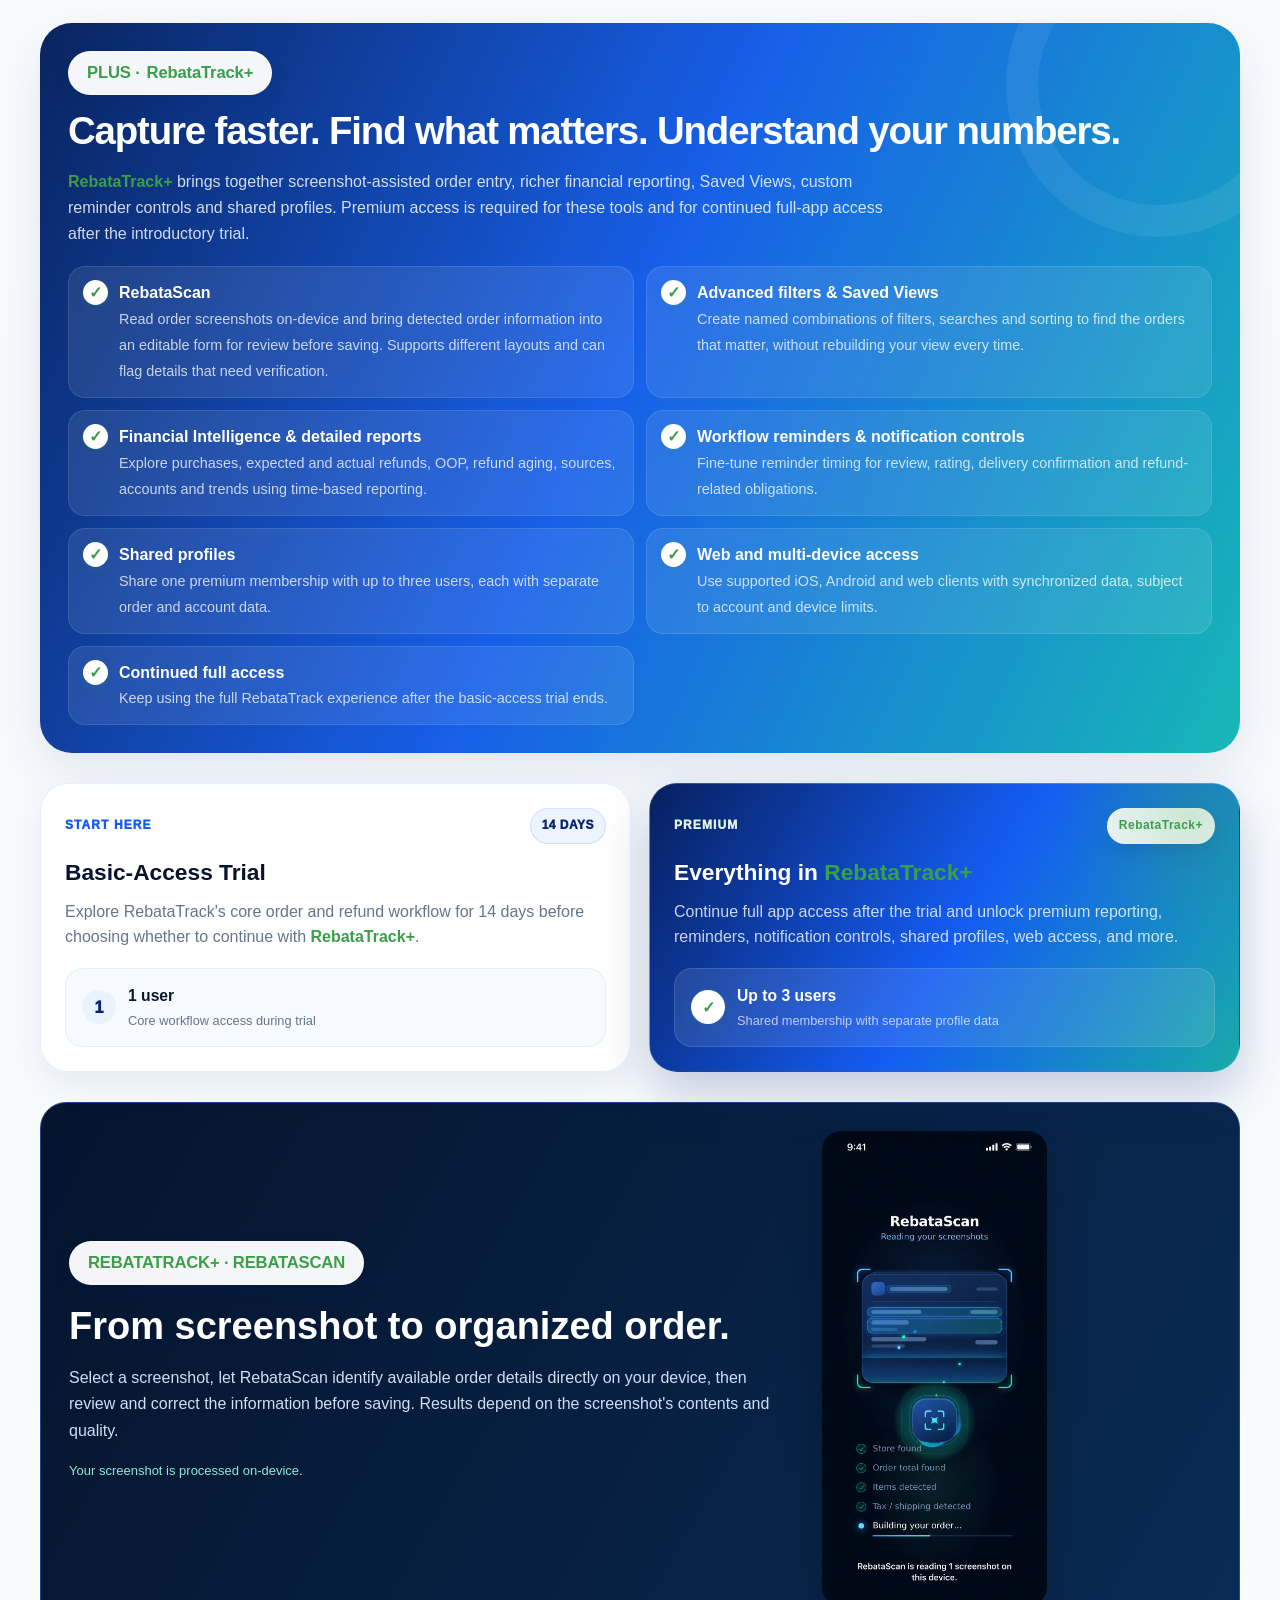
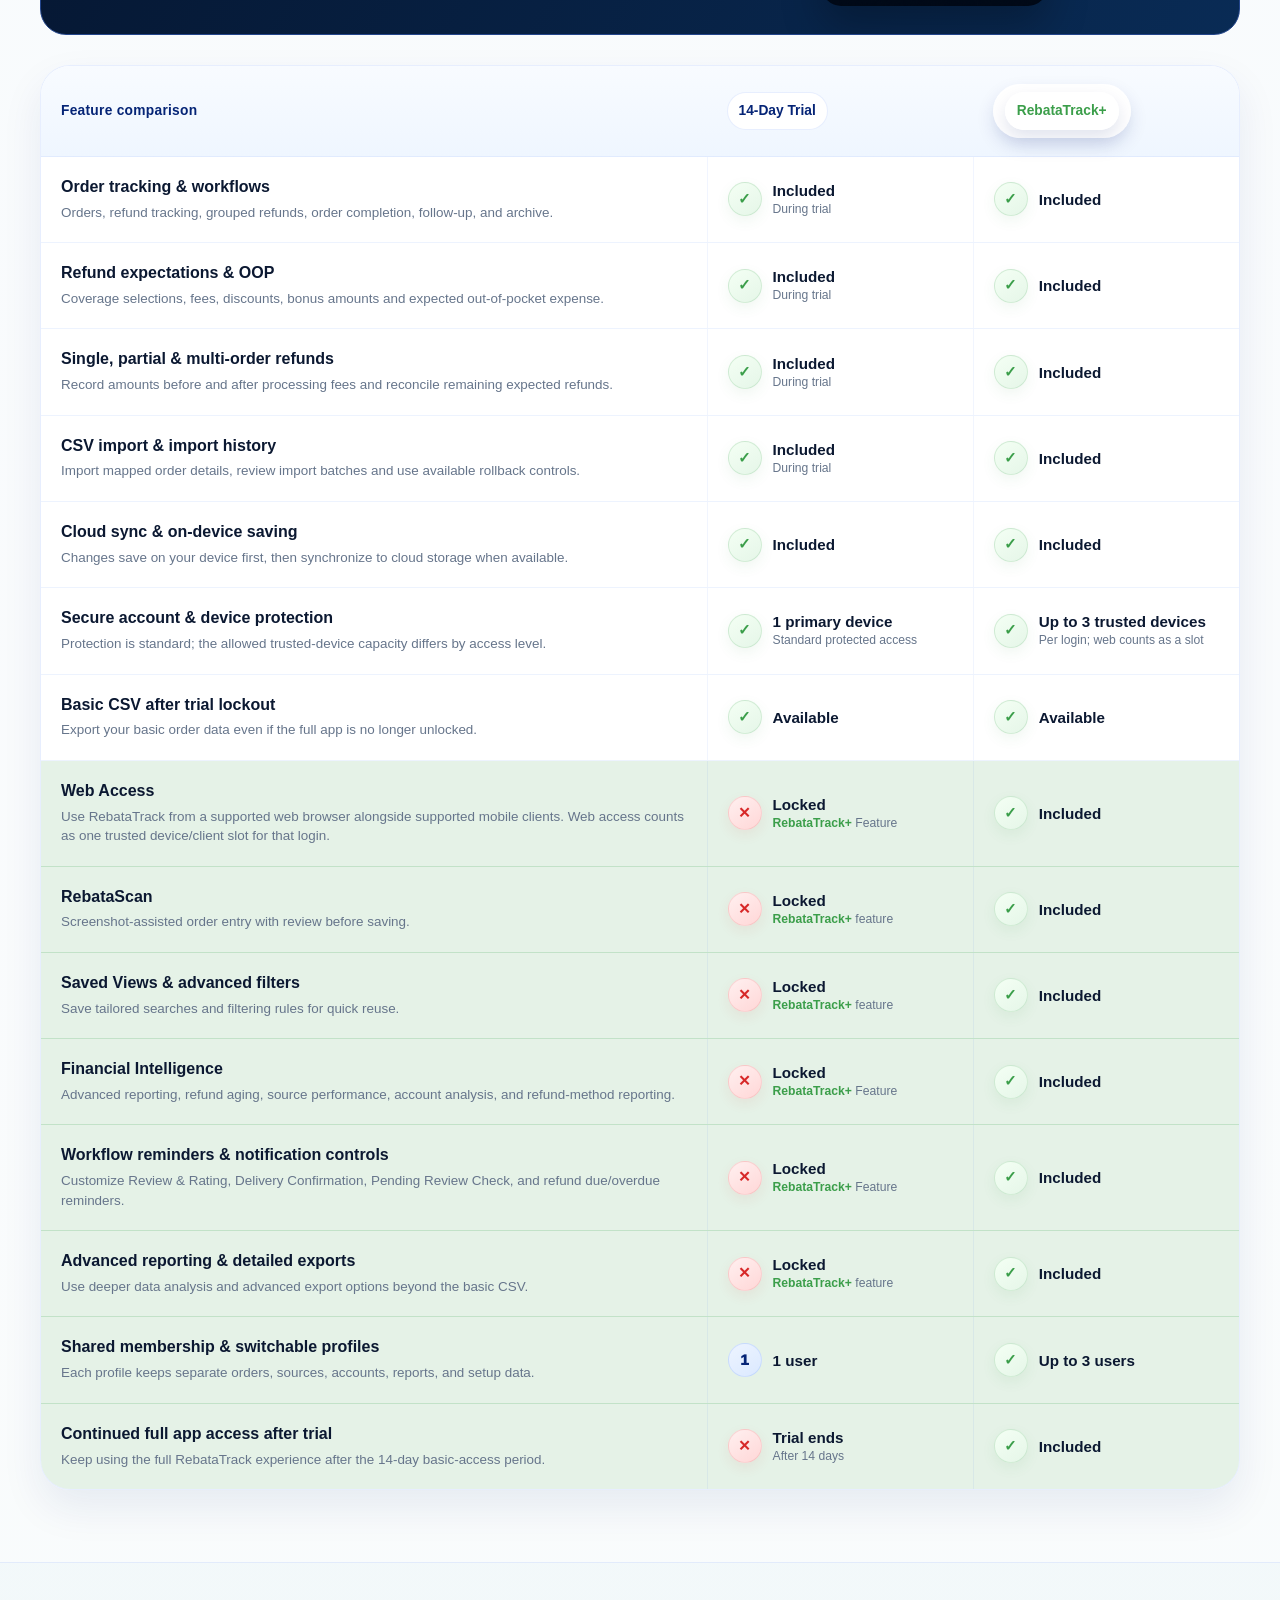
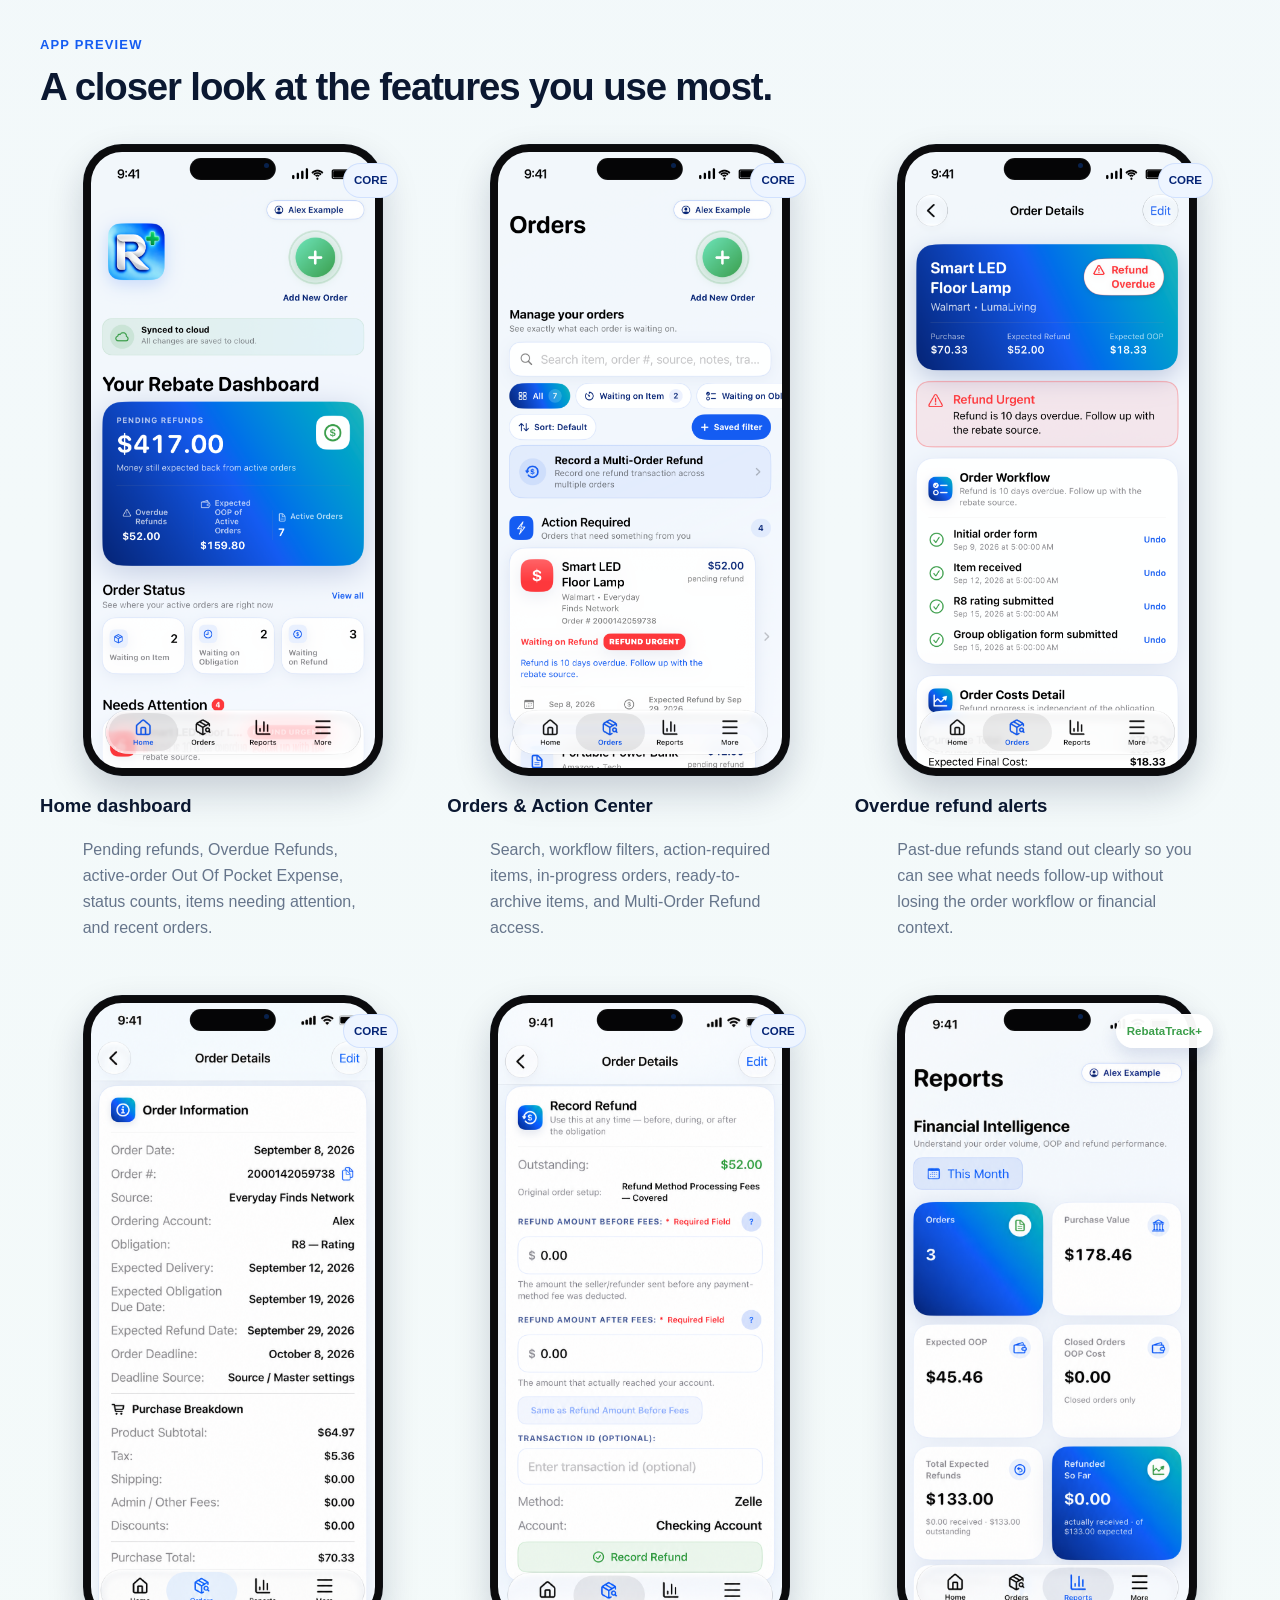
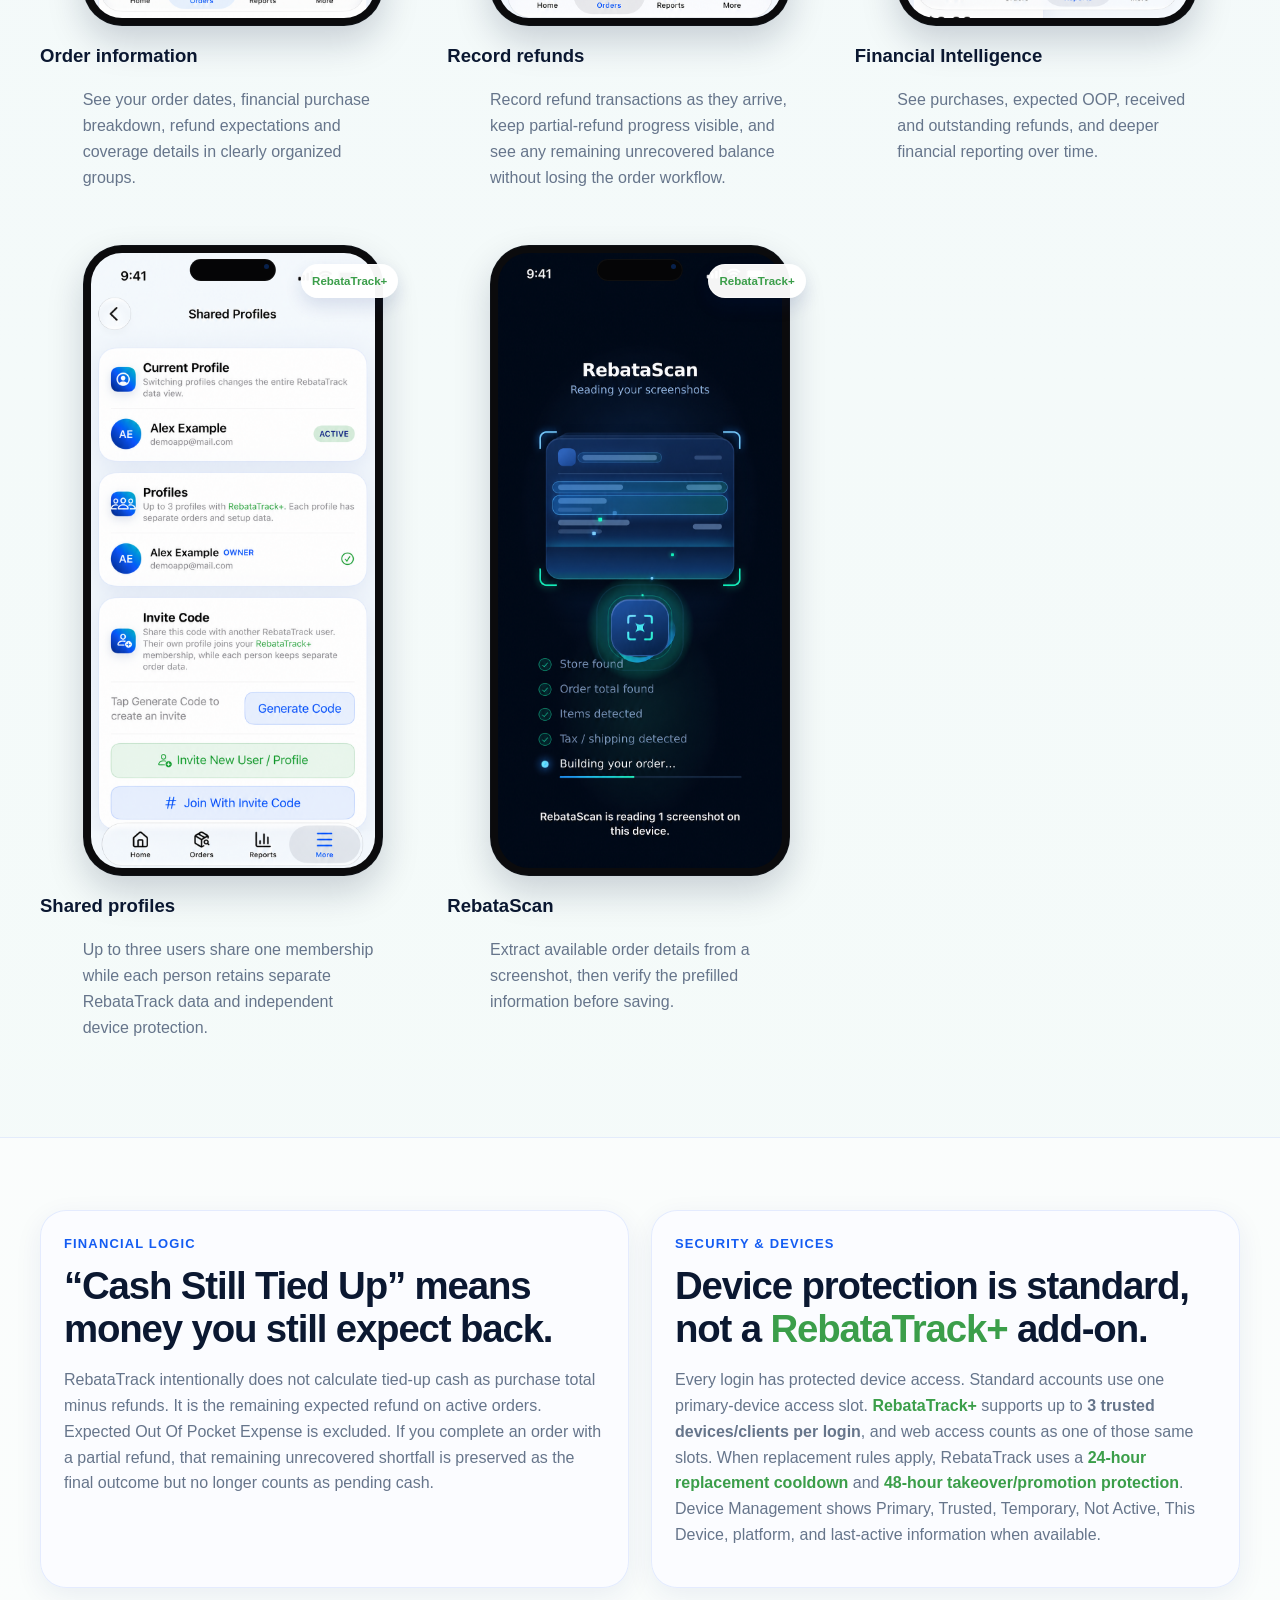
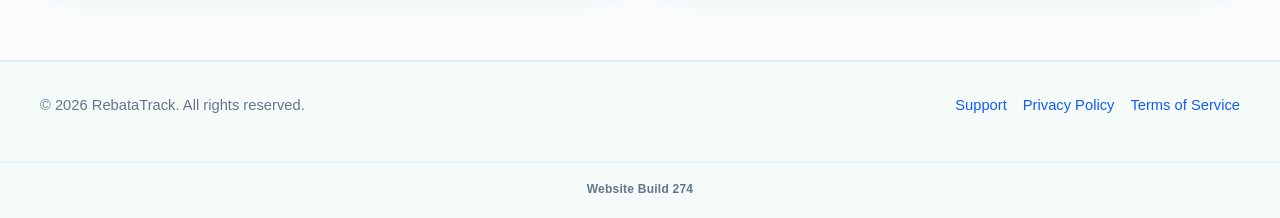
==== commit 49196c26: "Add files via upload" ====
--- a/index.html
+++ b/index.html
@@ -205,5 +205,5 @@
 <footer><div class="wrap foot"><div>© 2026 RebataTrack. All rights reserved.</div><div class="foot-links"><a href="support.html">Support</a><a href="privacy.html">Privacy Policy</a><a href="terms.html">Terms of Service</a></div></div></footer>
 <script src="public-nav.js?v=224.1"></script>
 <footer aria-label="Website build" data-rebatatrack-website-build="" style="text-align:center;padding:18px 12px 20px;color:#66758b;font:700 12px/1.4 -apple-system,BlinkMacSystemFont,'Segoe UI',sans-serif;letter-spacing:.02em;">Website Build</footer>
-<script defer="" src="website-version.js?v=273"></script>
+<script defer="" src="website-version.js?v=274"></script>
 </body></html>
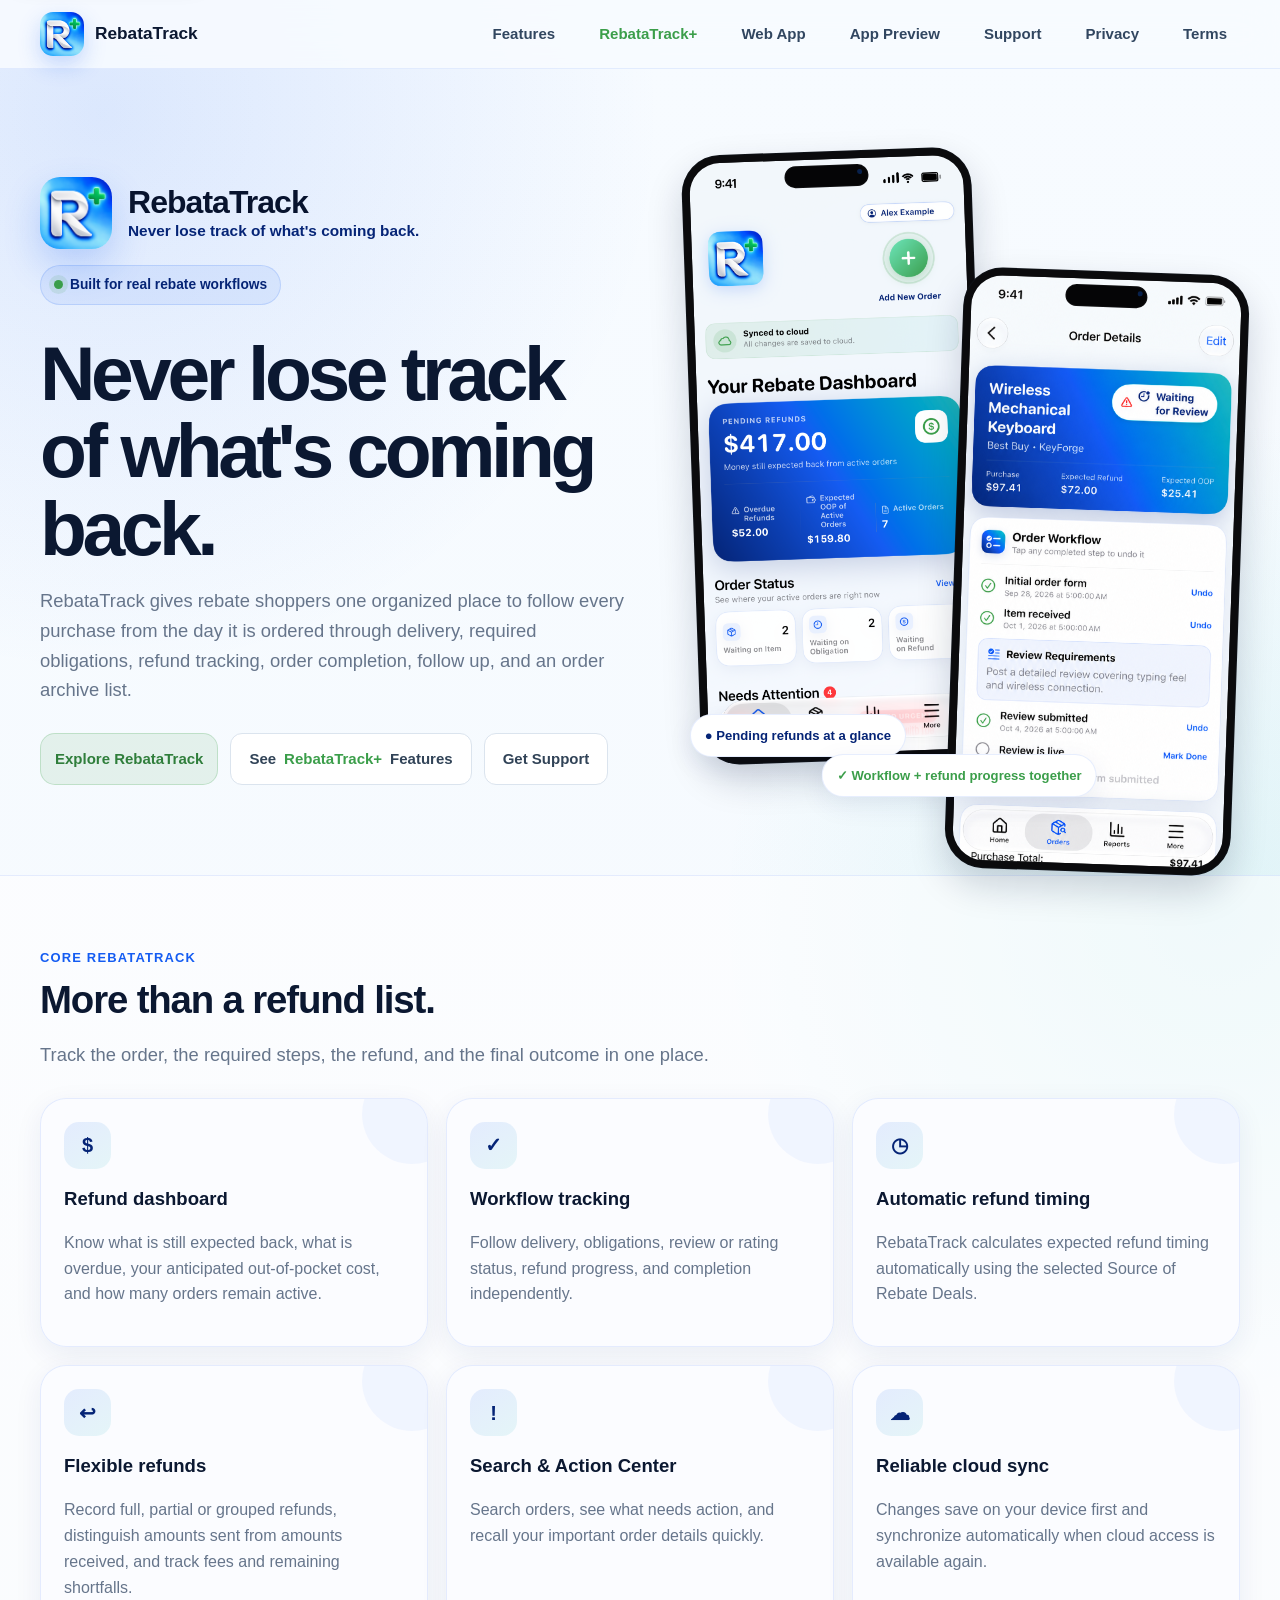
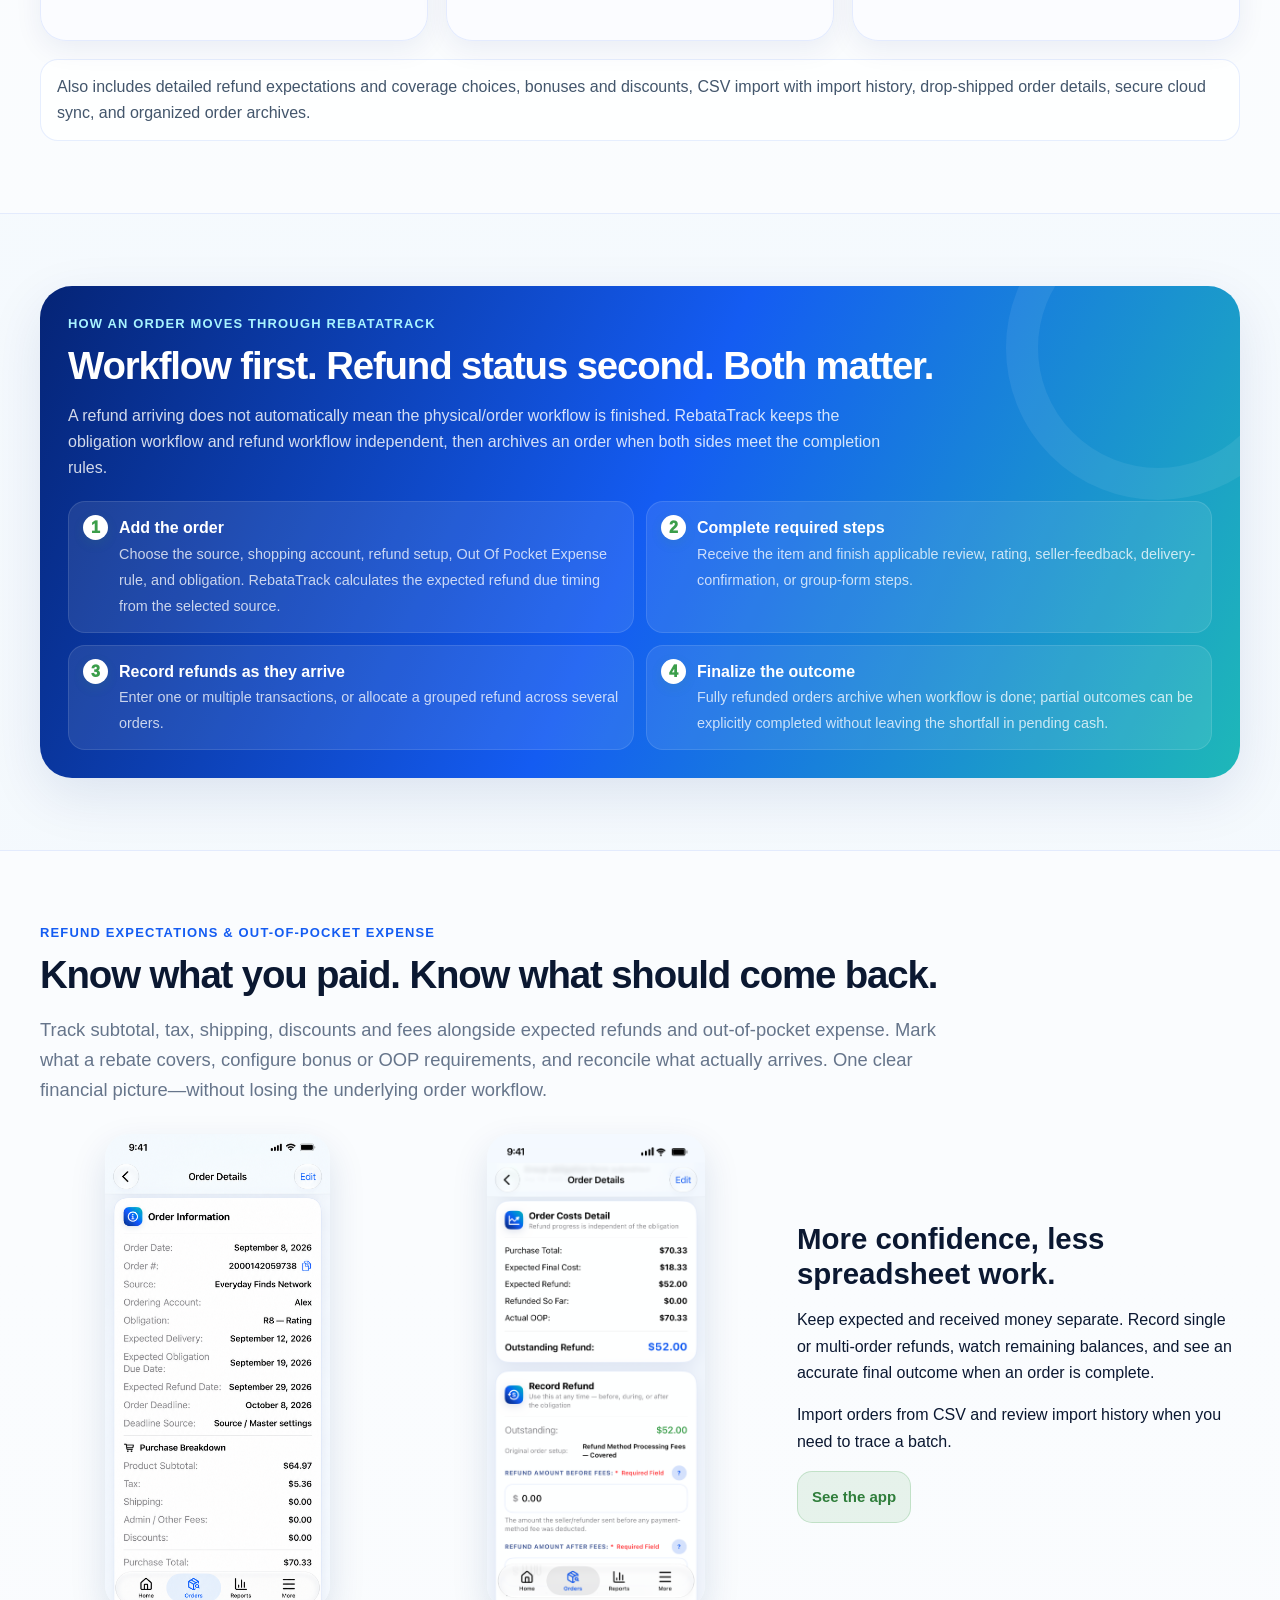
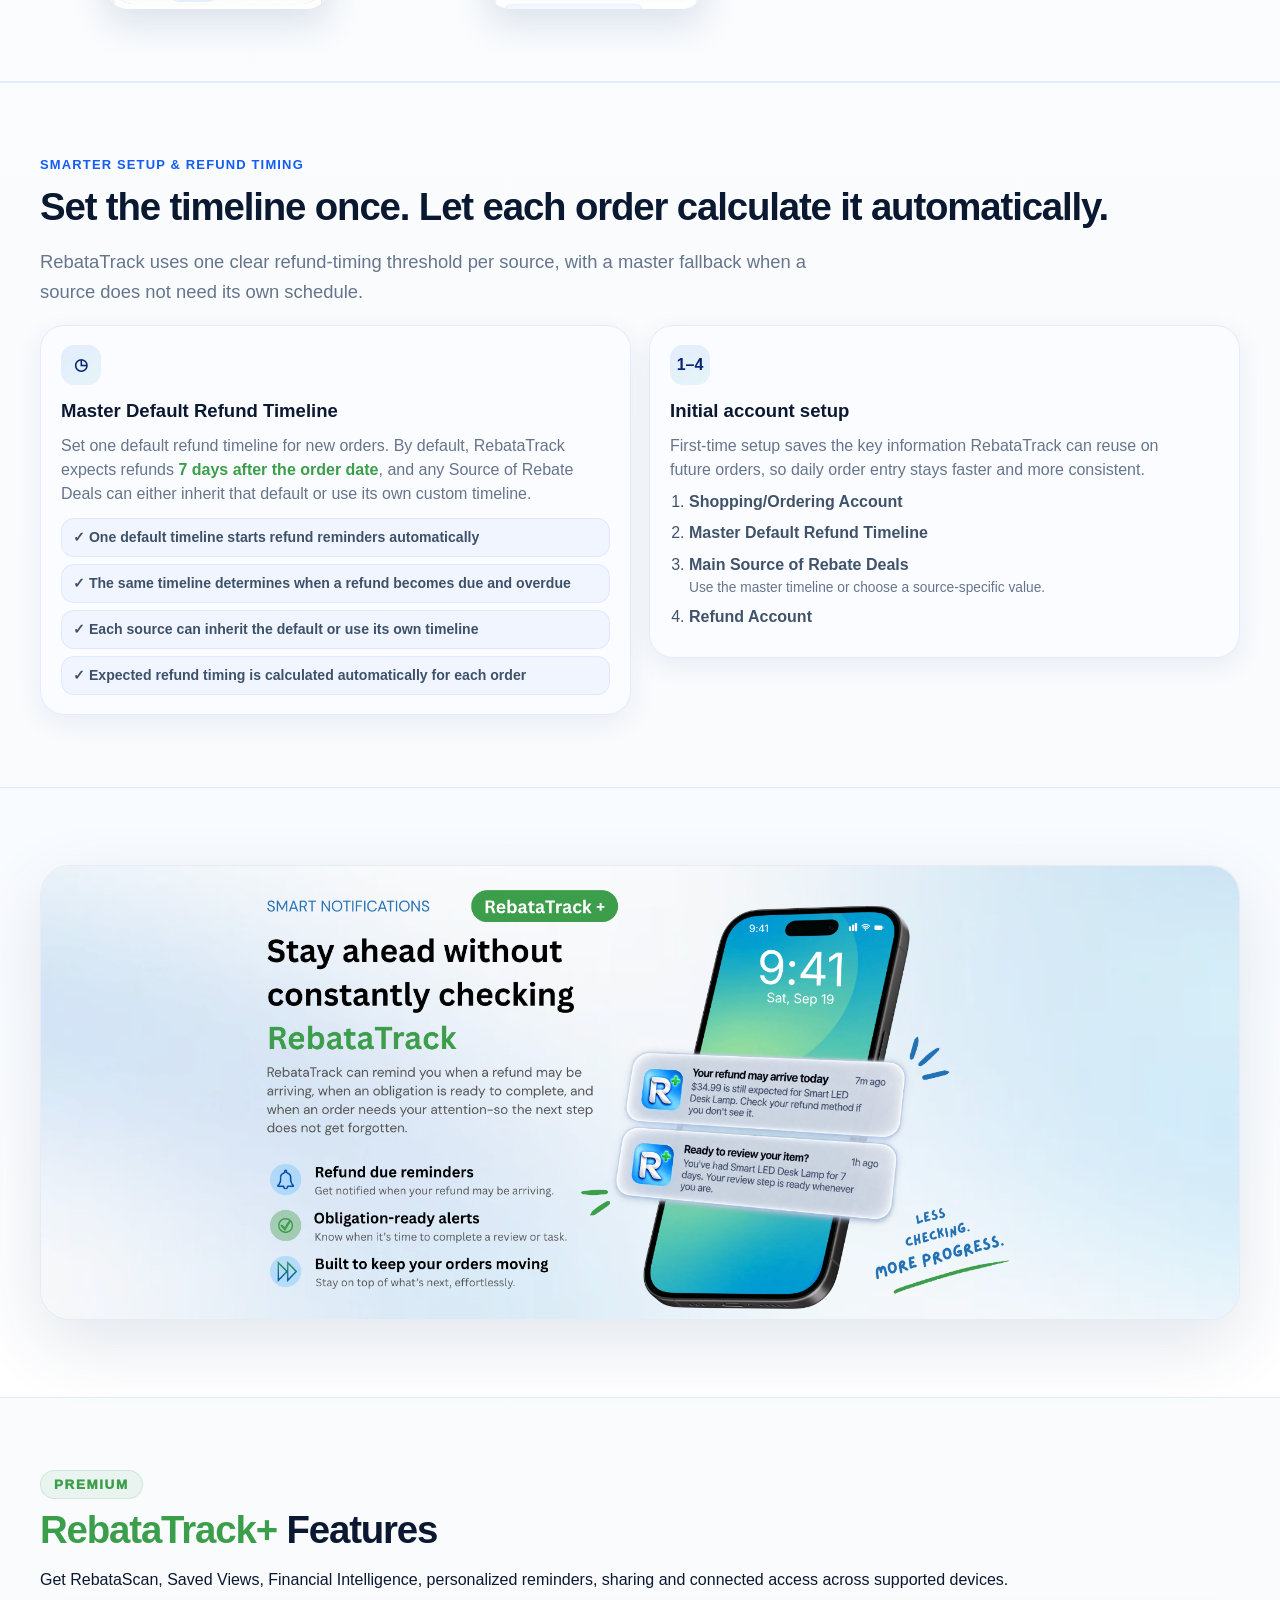
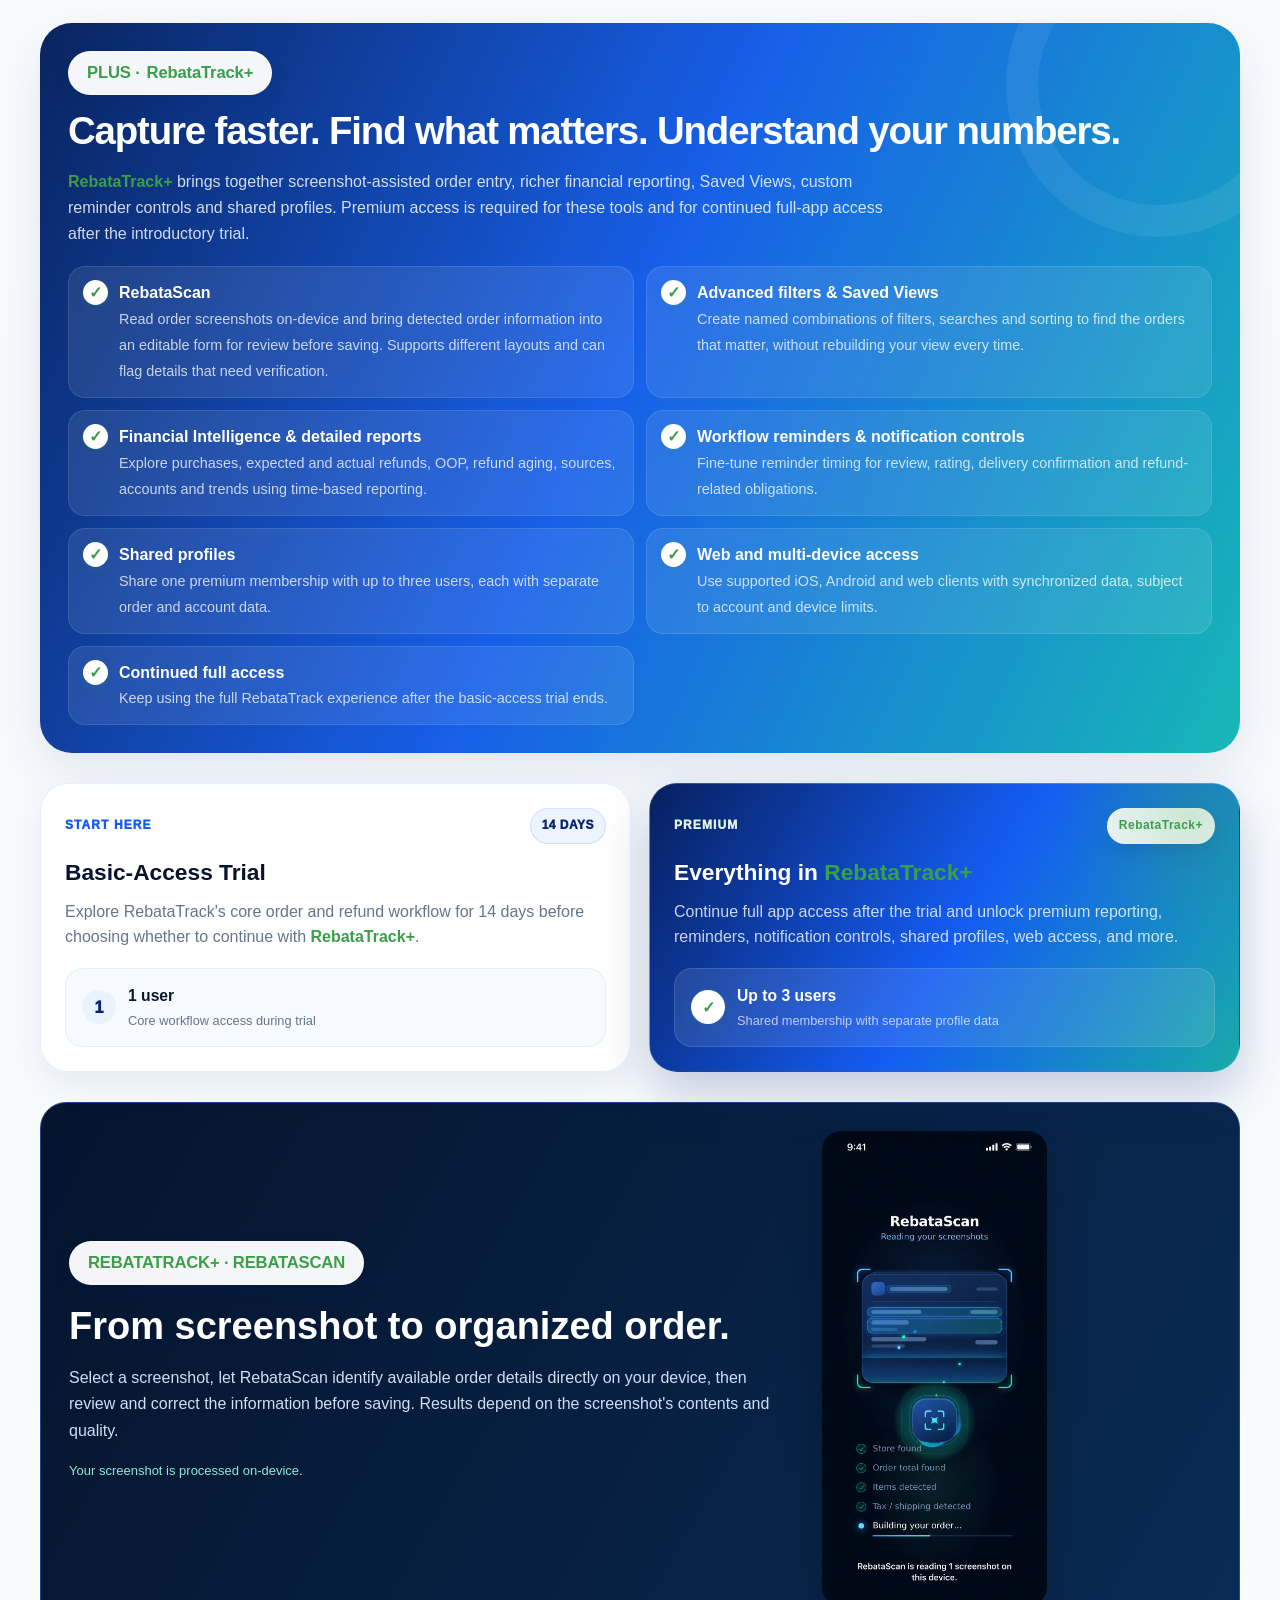
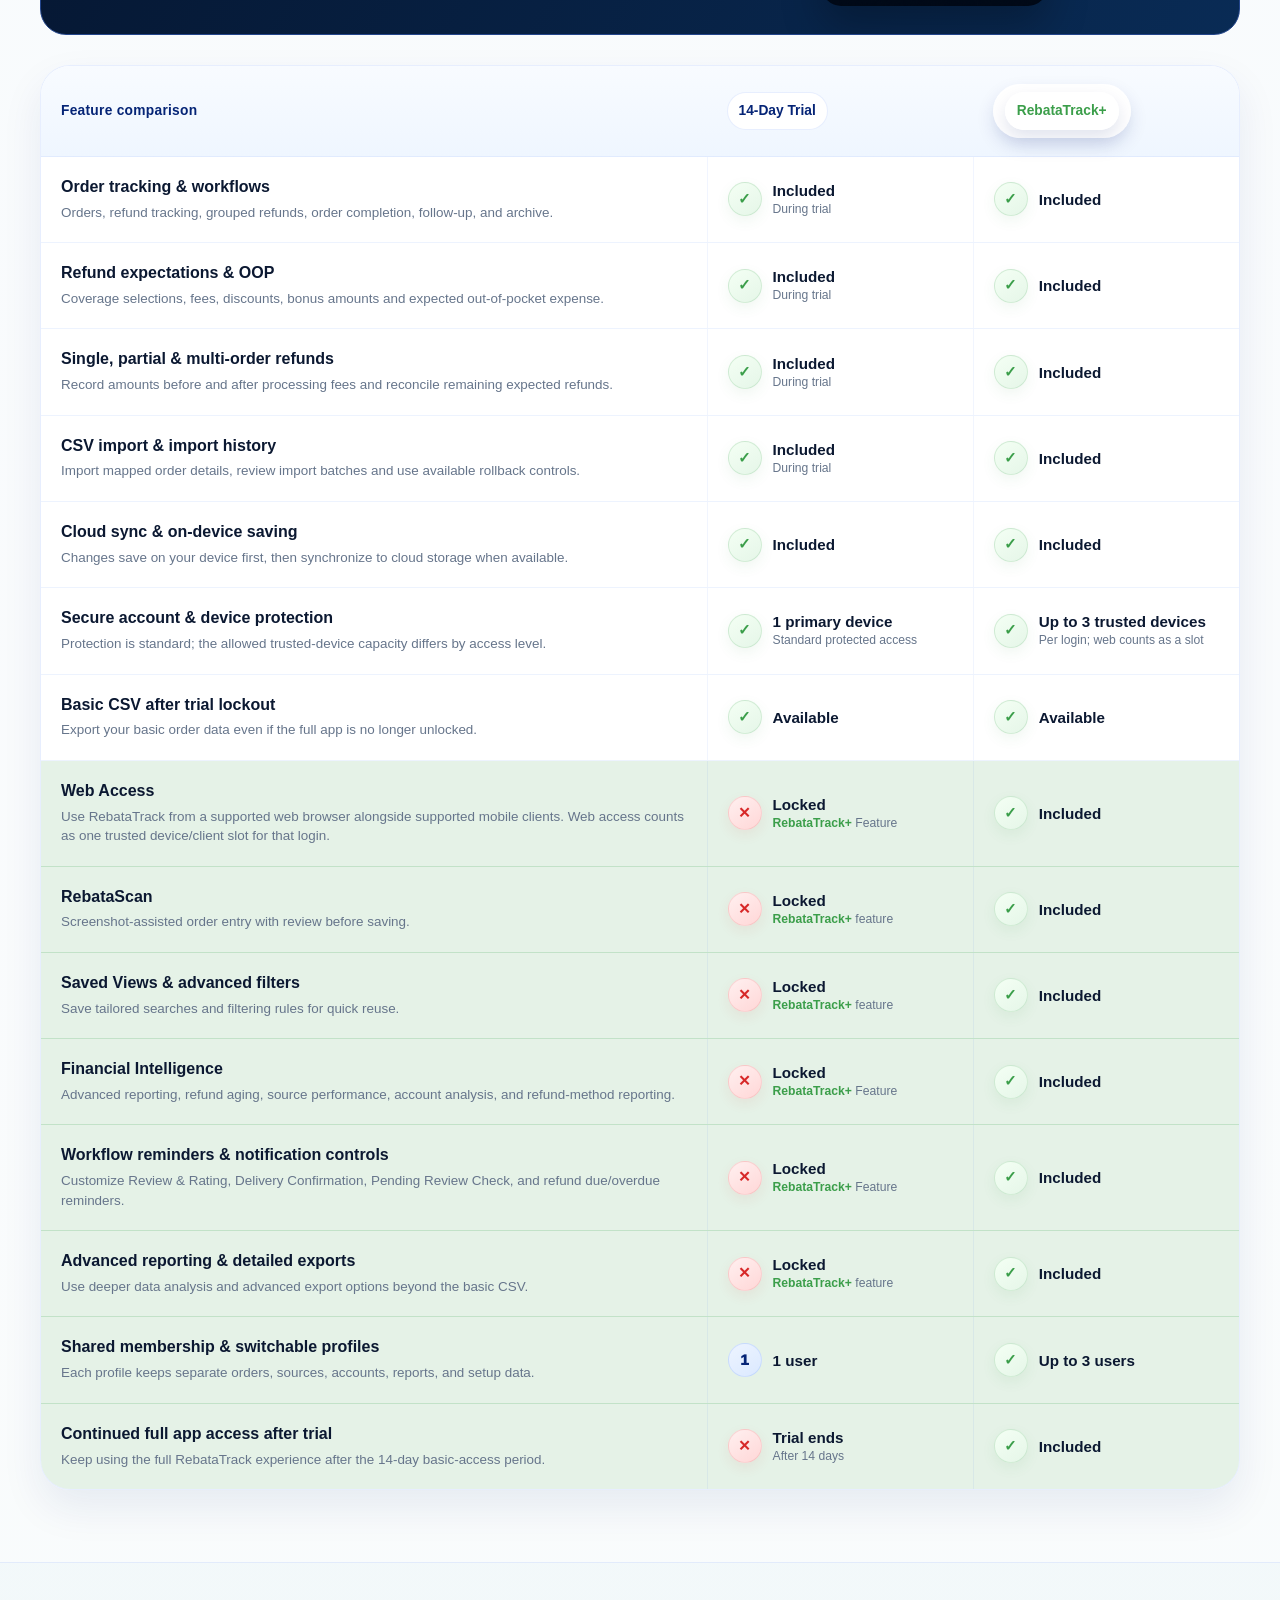
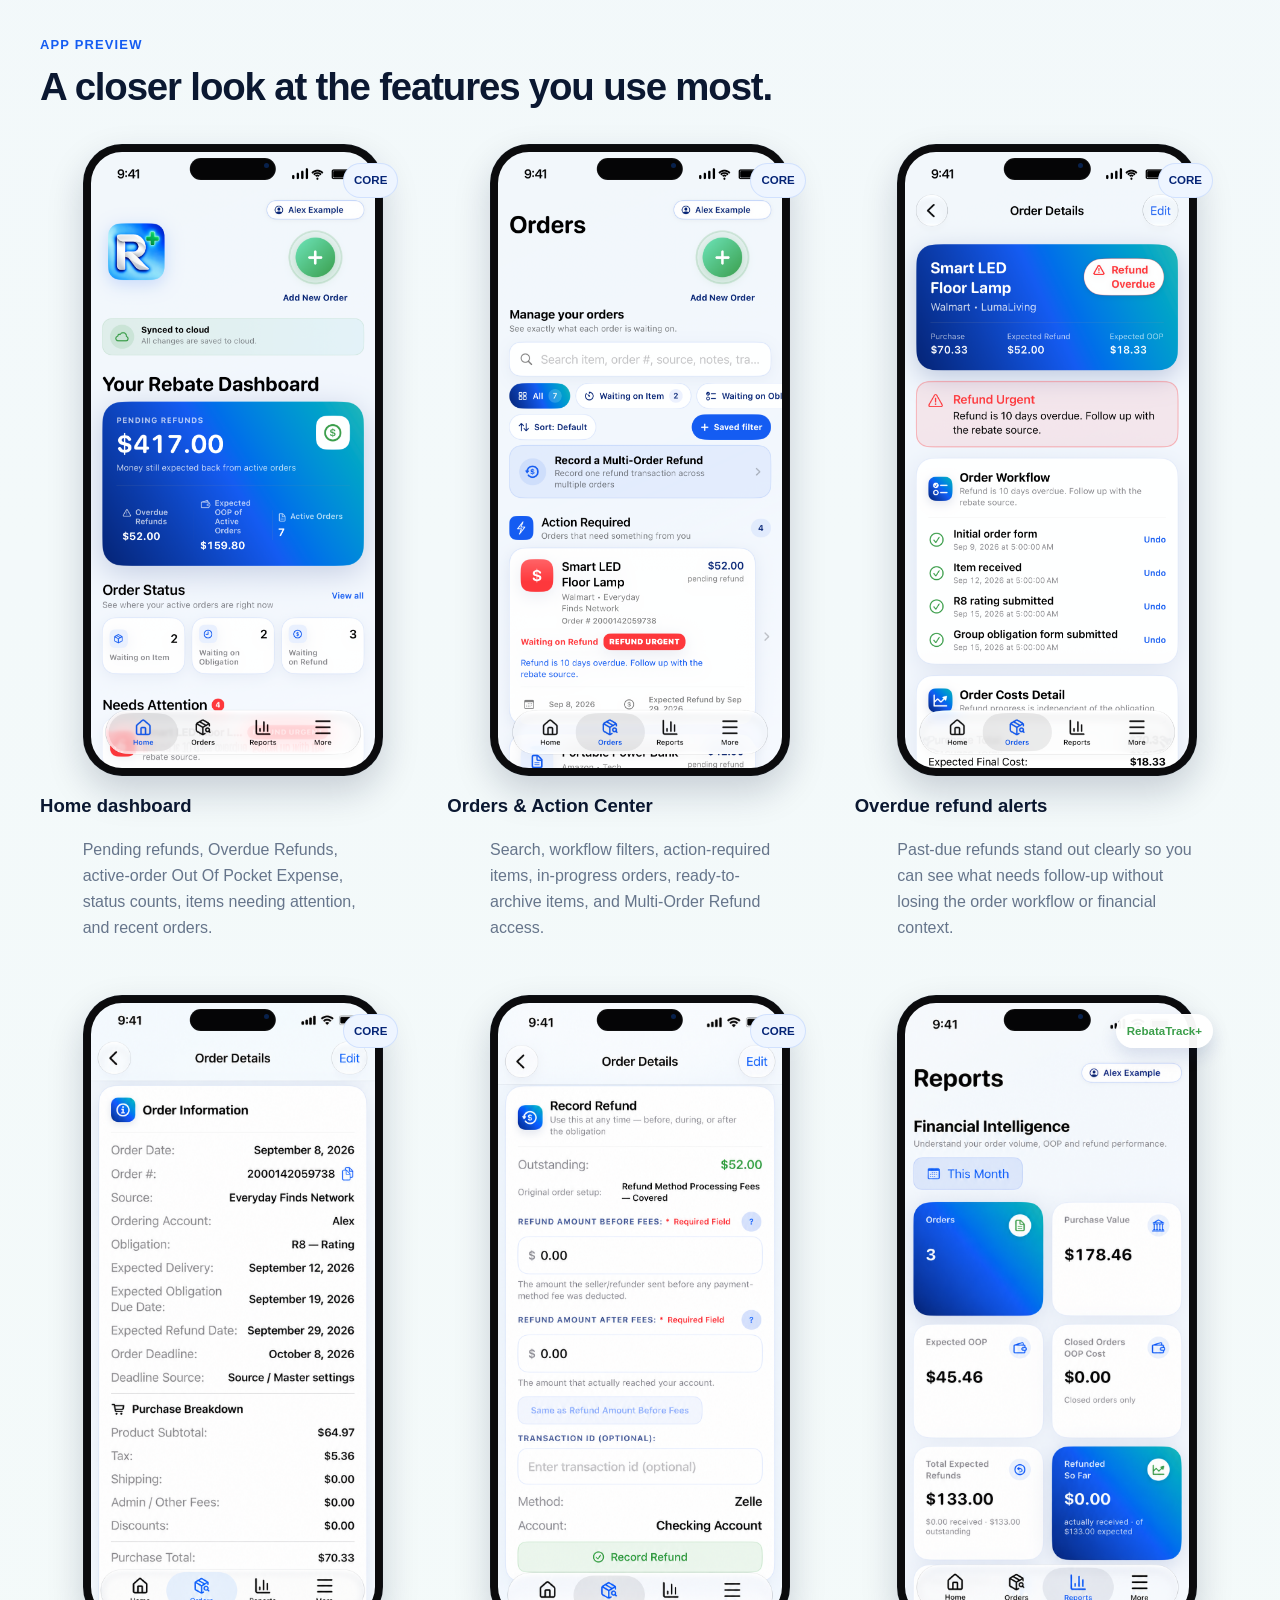
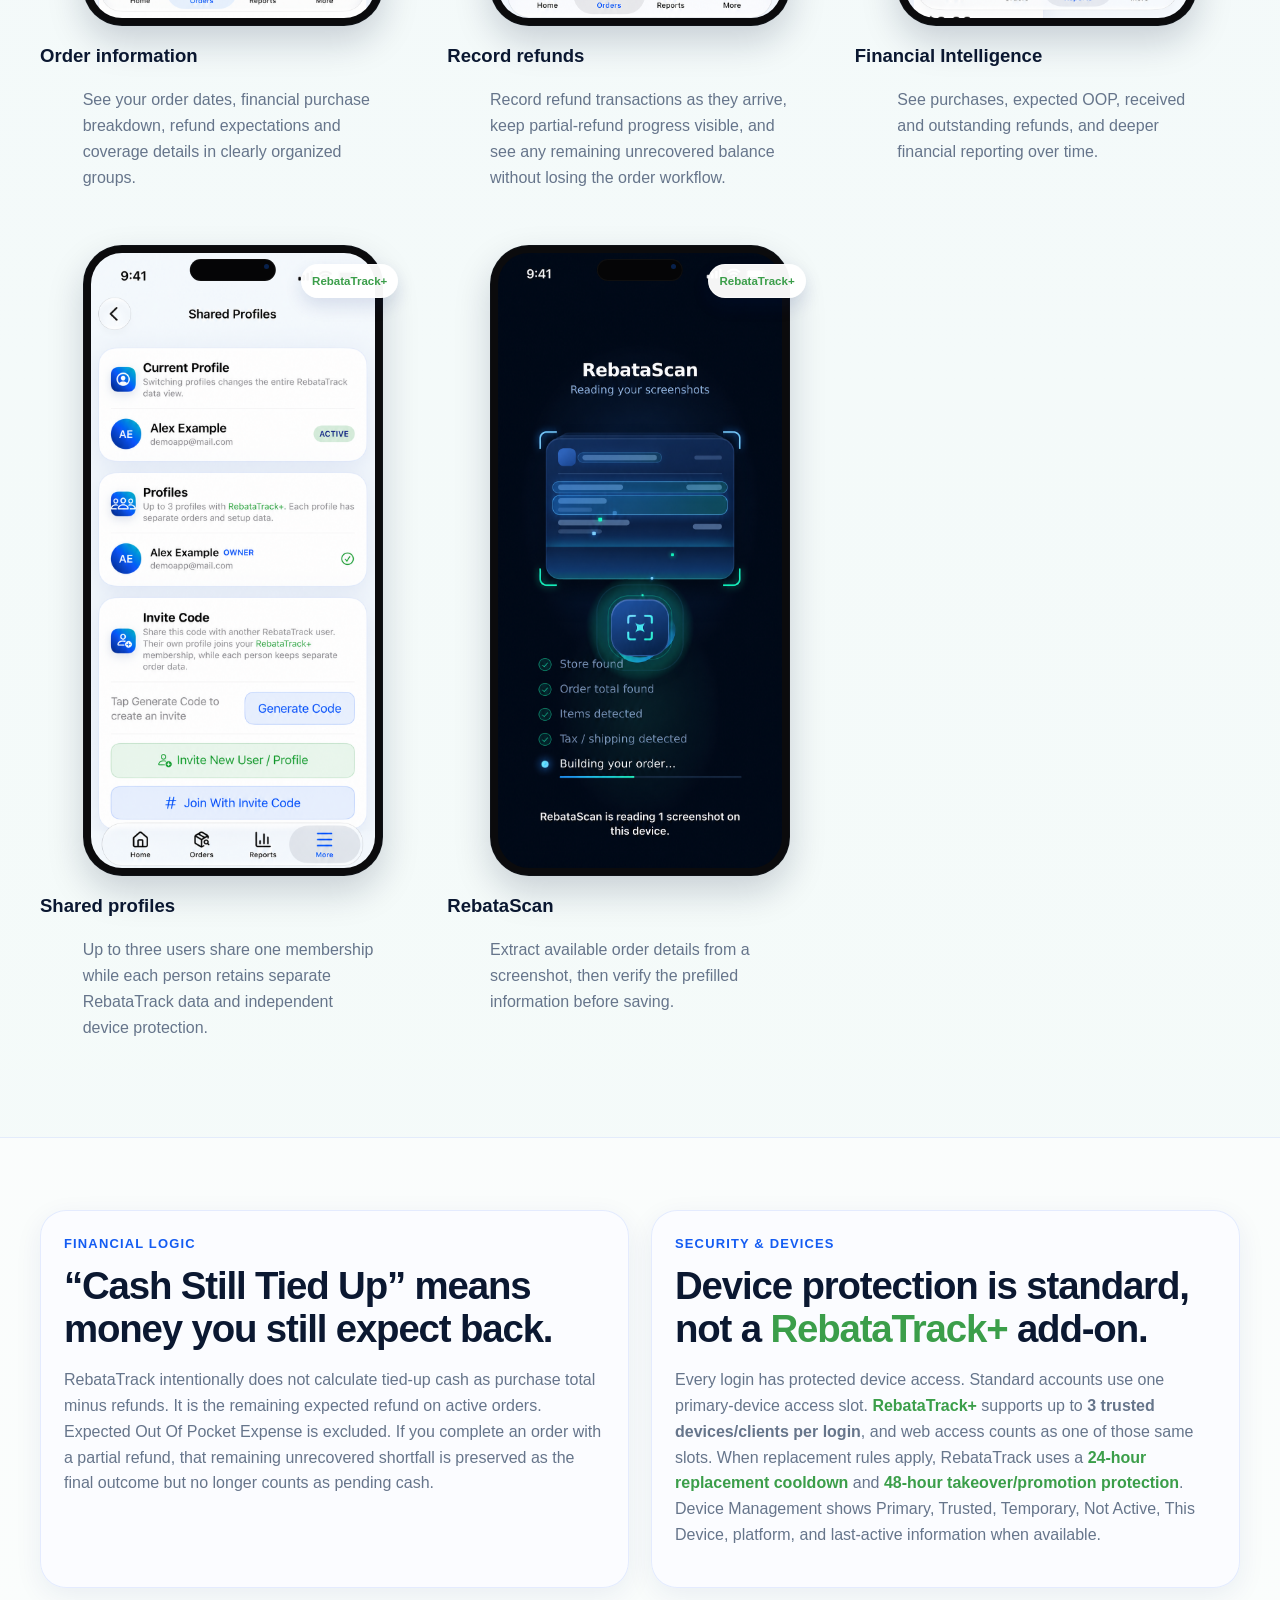
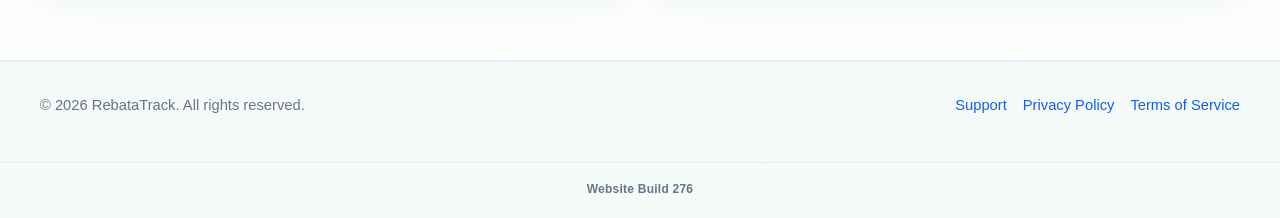
==== commit 9d57dc53: "Add files via upload" ====
--- a/index.html
+++ b/index.html
@@ -205,5 +205,5 @@
 <footer><div class="wrap foot"><div>© 2026 RebataTrack. All rights reserved.</div><div class="foot-links"><a href="support.html">Support</a><a href="privacy.html">Privacy Policy</a><a href="terms.html">Terms of Service</a></div></div></footer>
 <script src="public-nav.js?v=224.1"></script>
 <footer aria-label="Website build" data-rebatatrack-website-build="" style="text-align:center;padding:18px 12px 20px;color:#66758b;font:700 12px/1.4 -apple-system,BlinkMacSystemFont,'Segoe UI',sans-serif;letter-spacing:.02em;">Website Build</footer>
-<script defer="" src="website-version.js?v=274"></script>
+<script defer="" src="website-version.js?v=276"></script>
 </body></html>
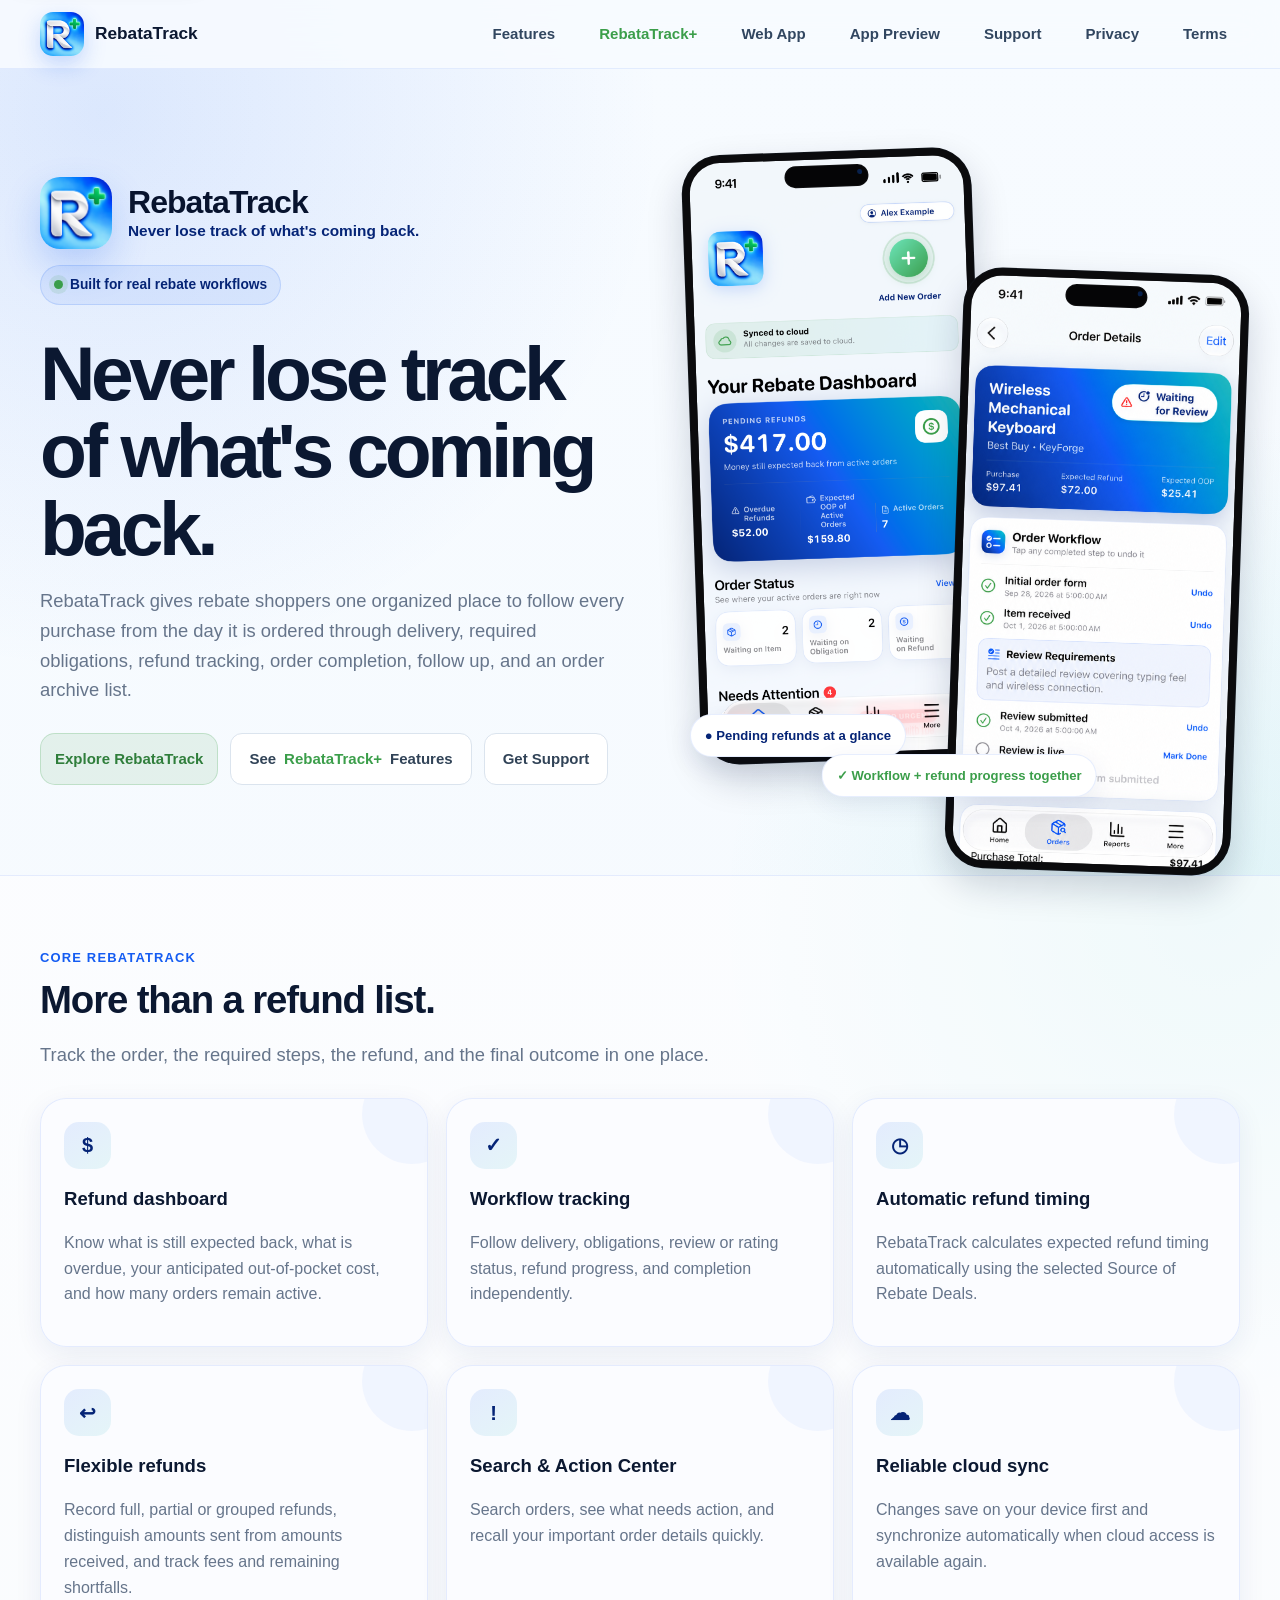
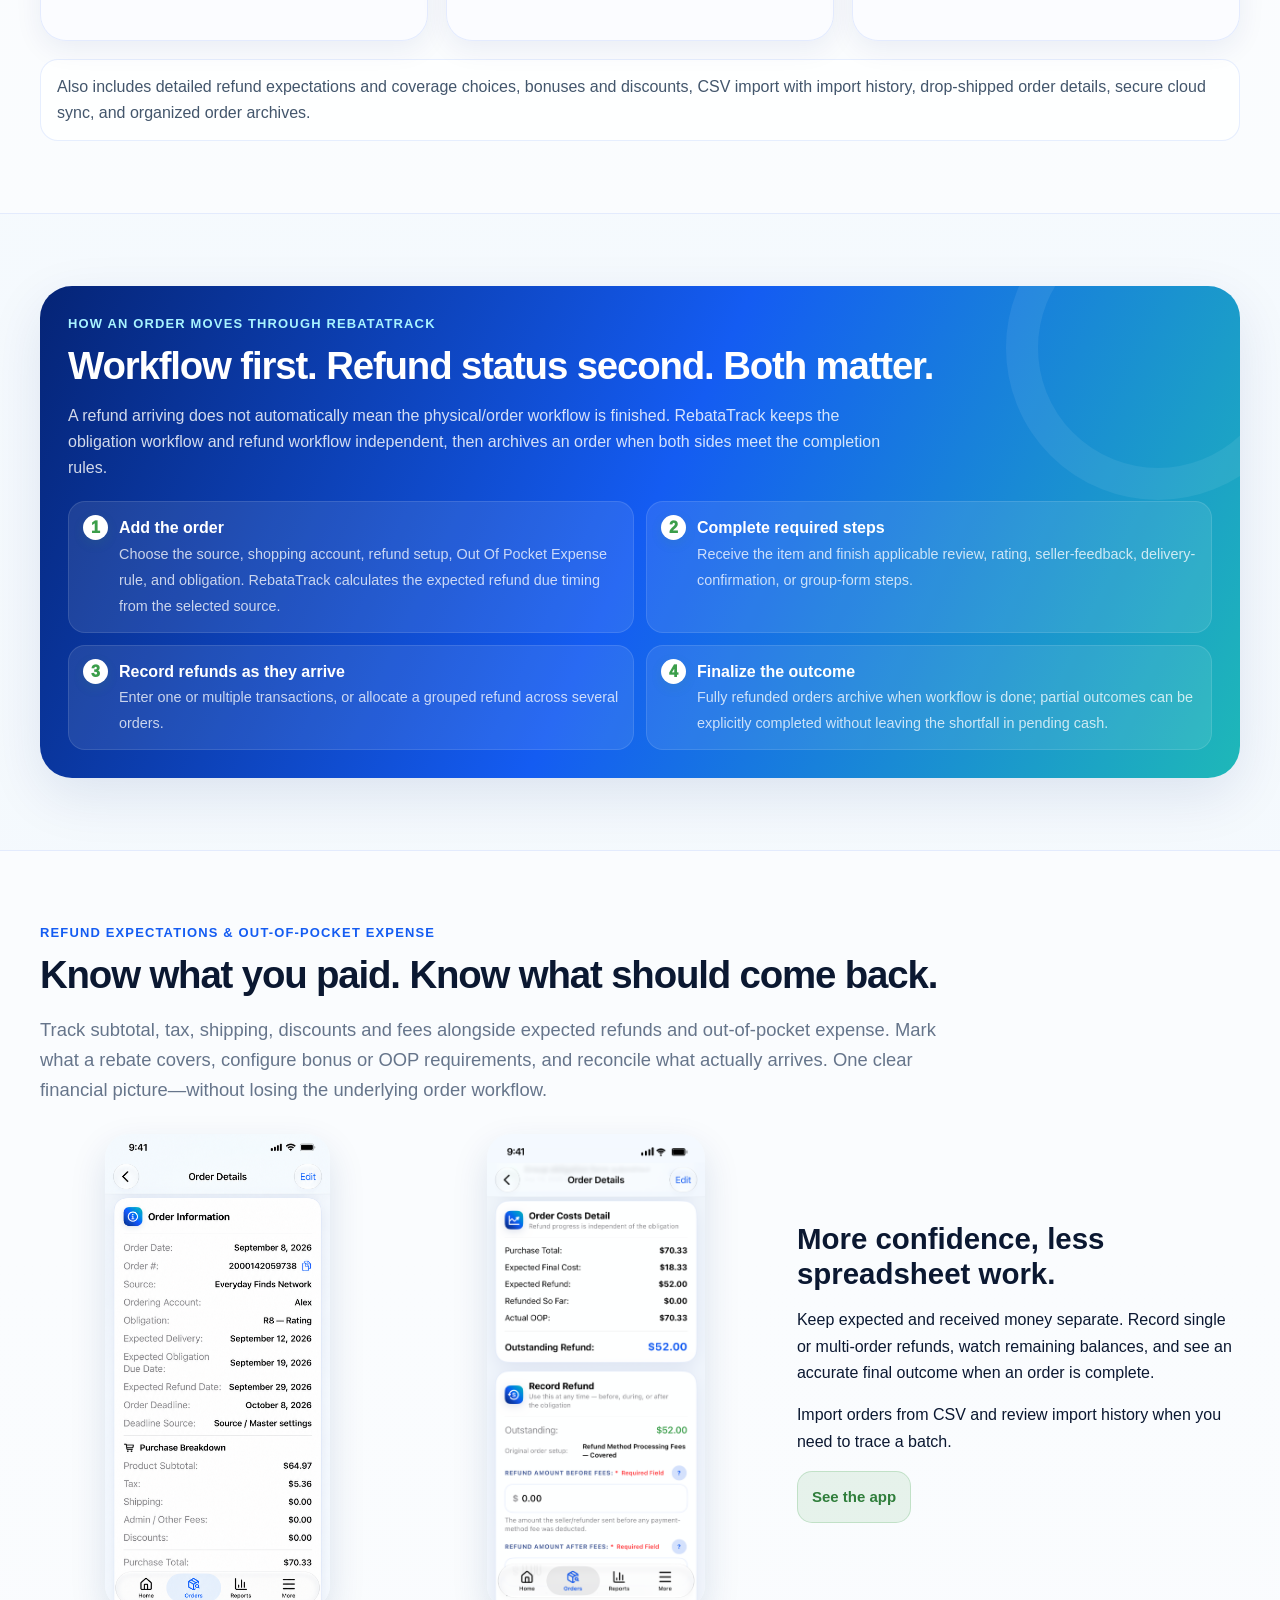
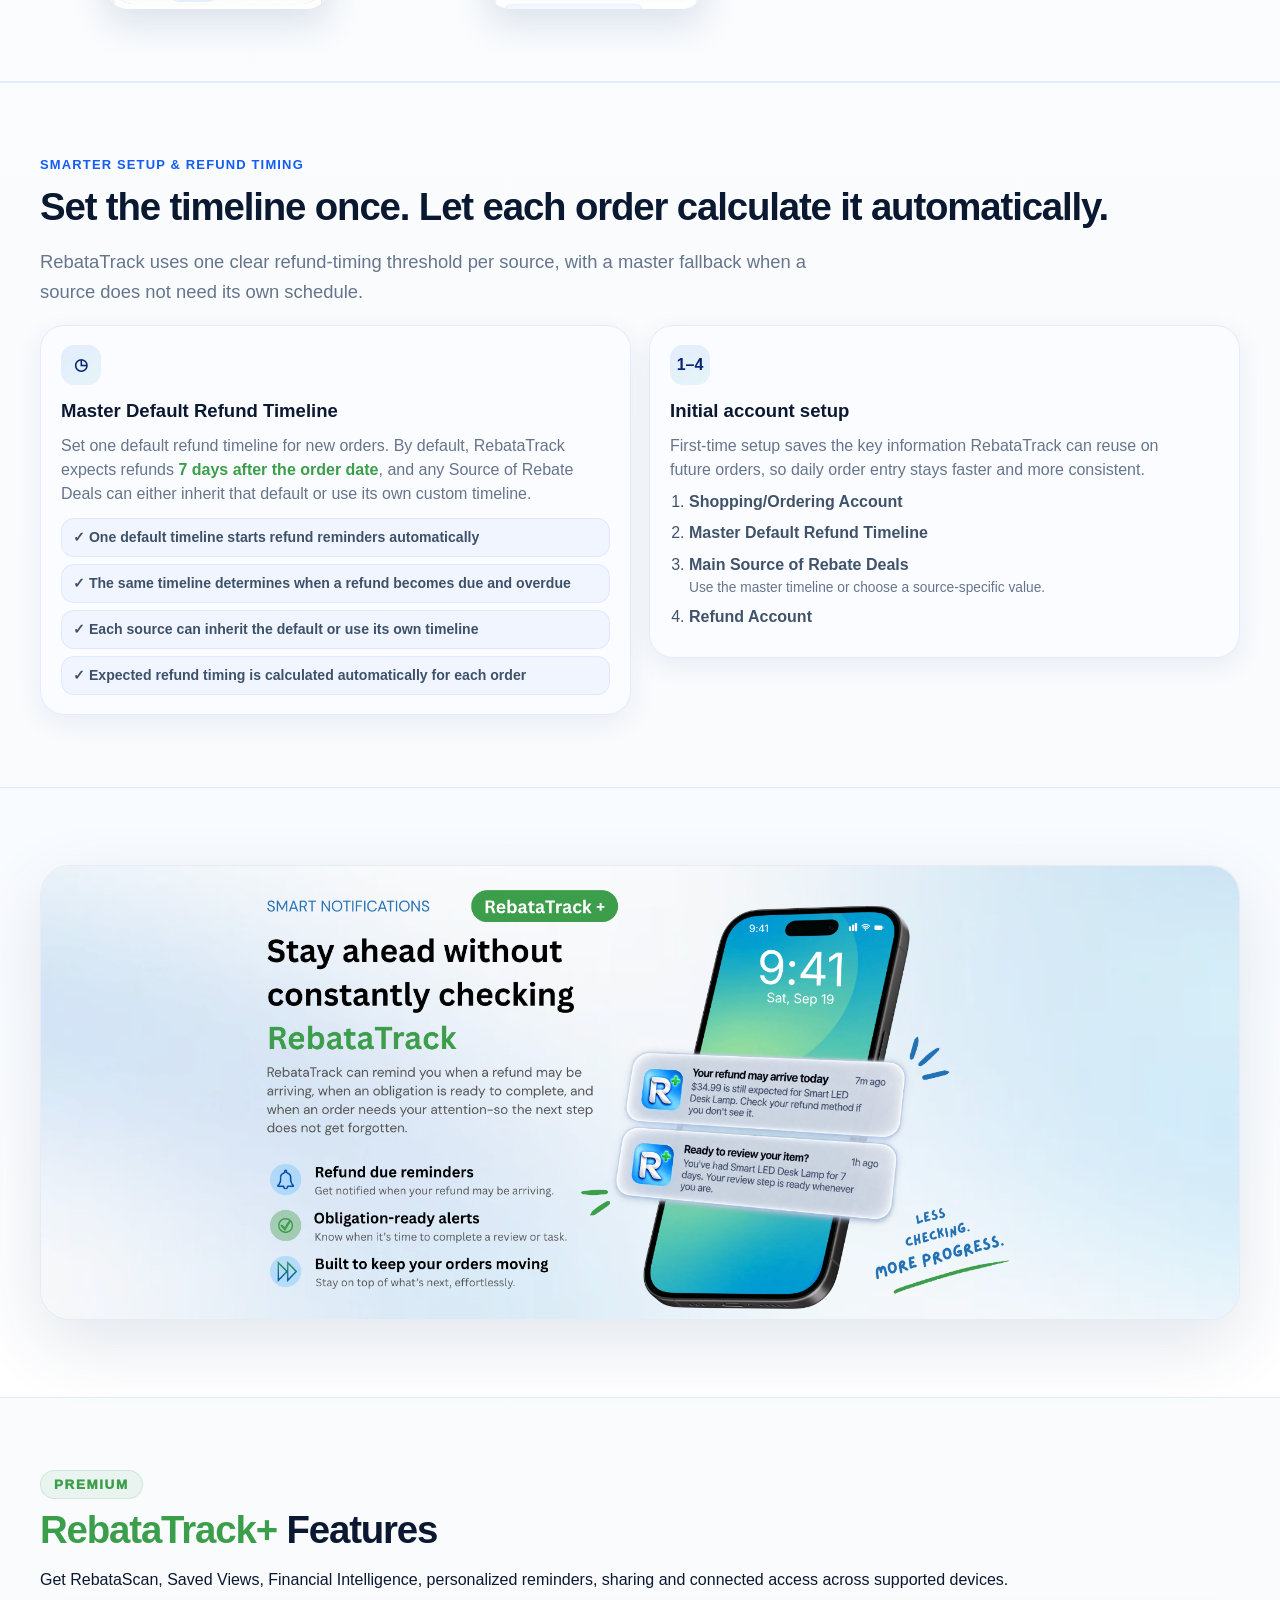
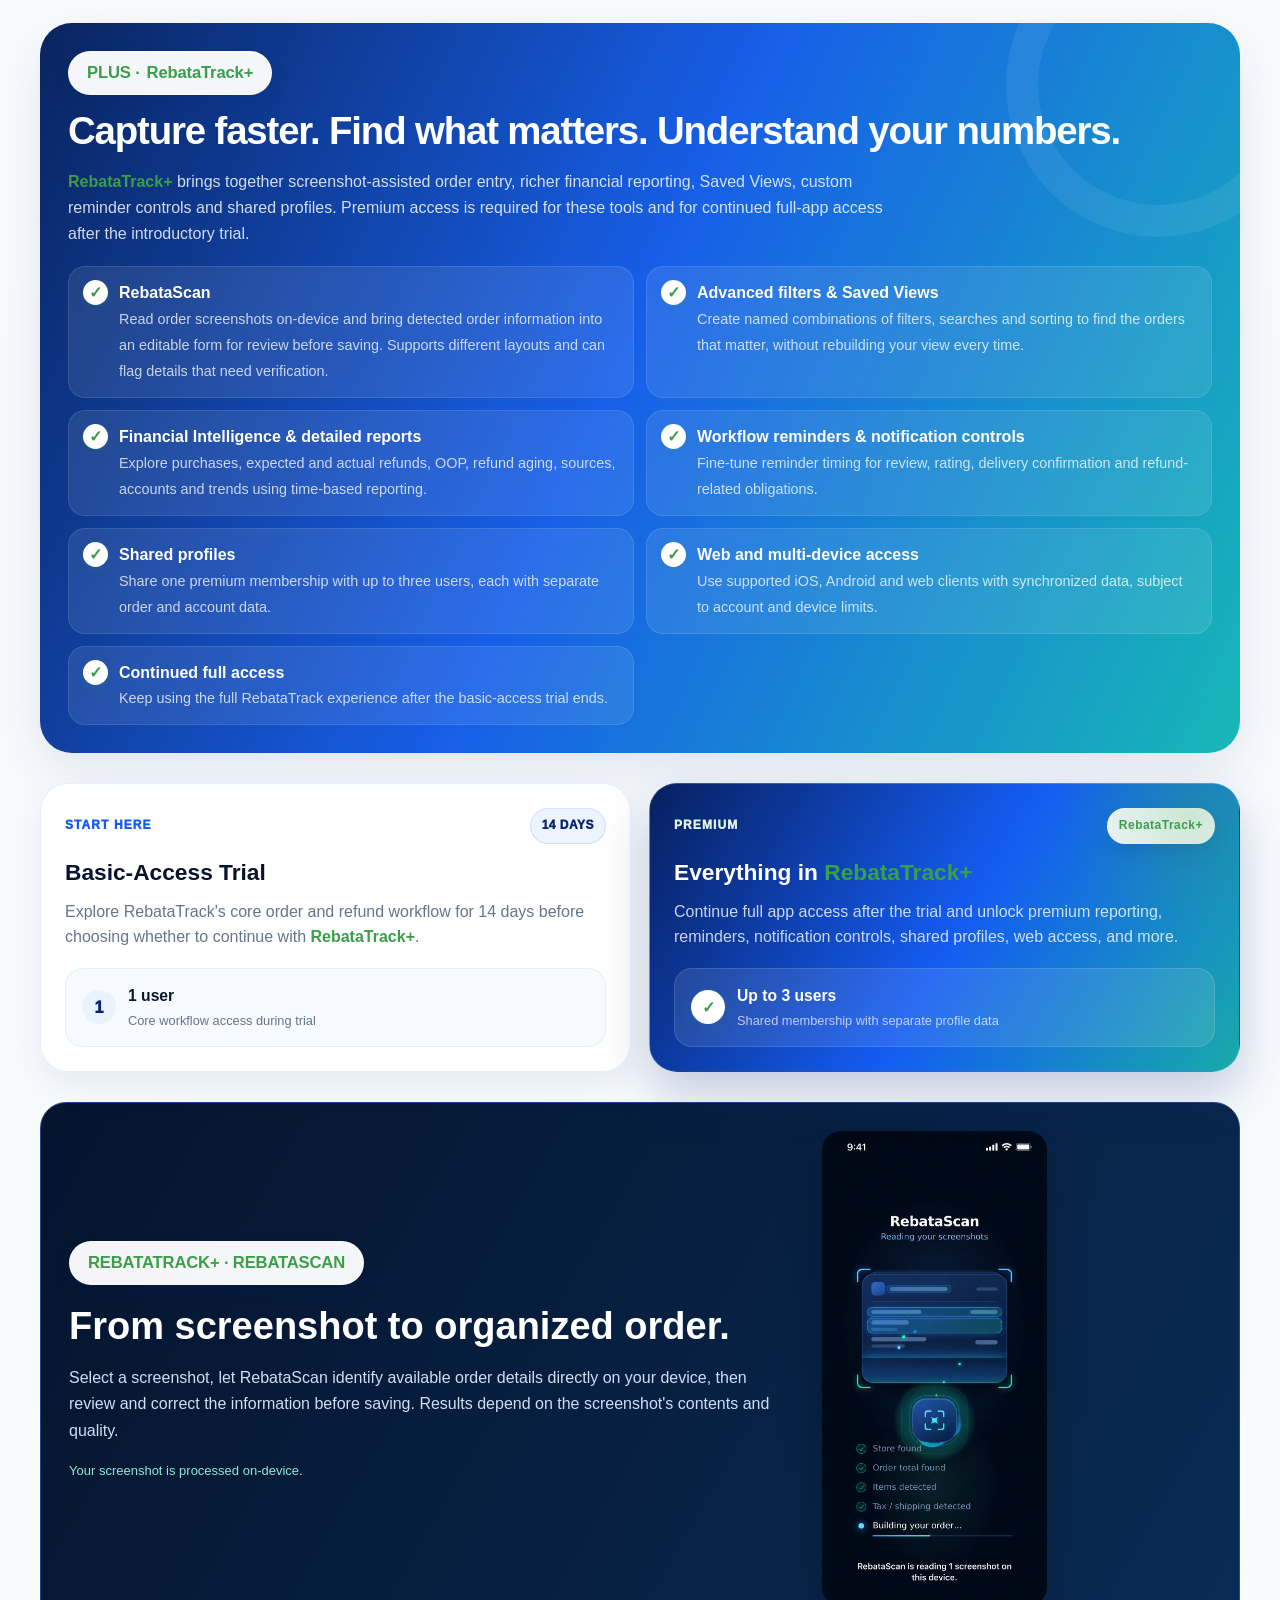
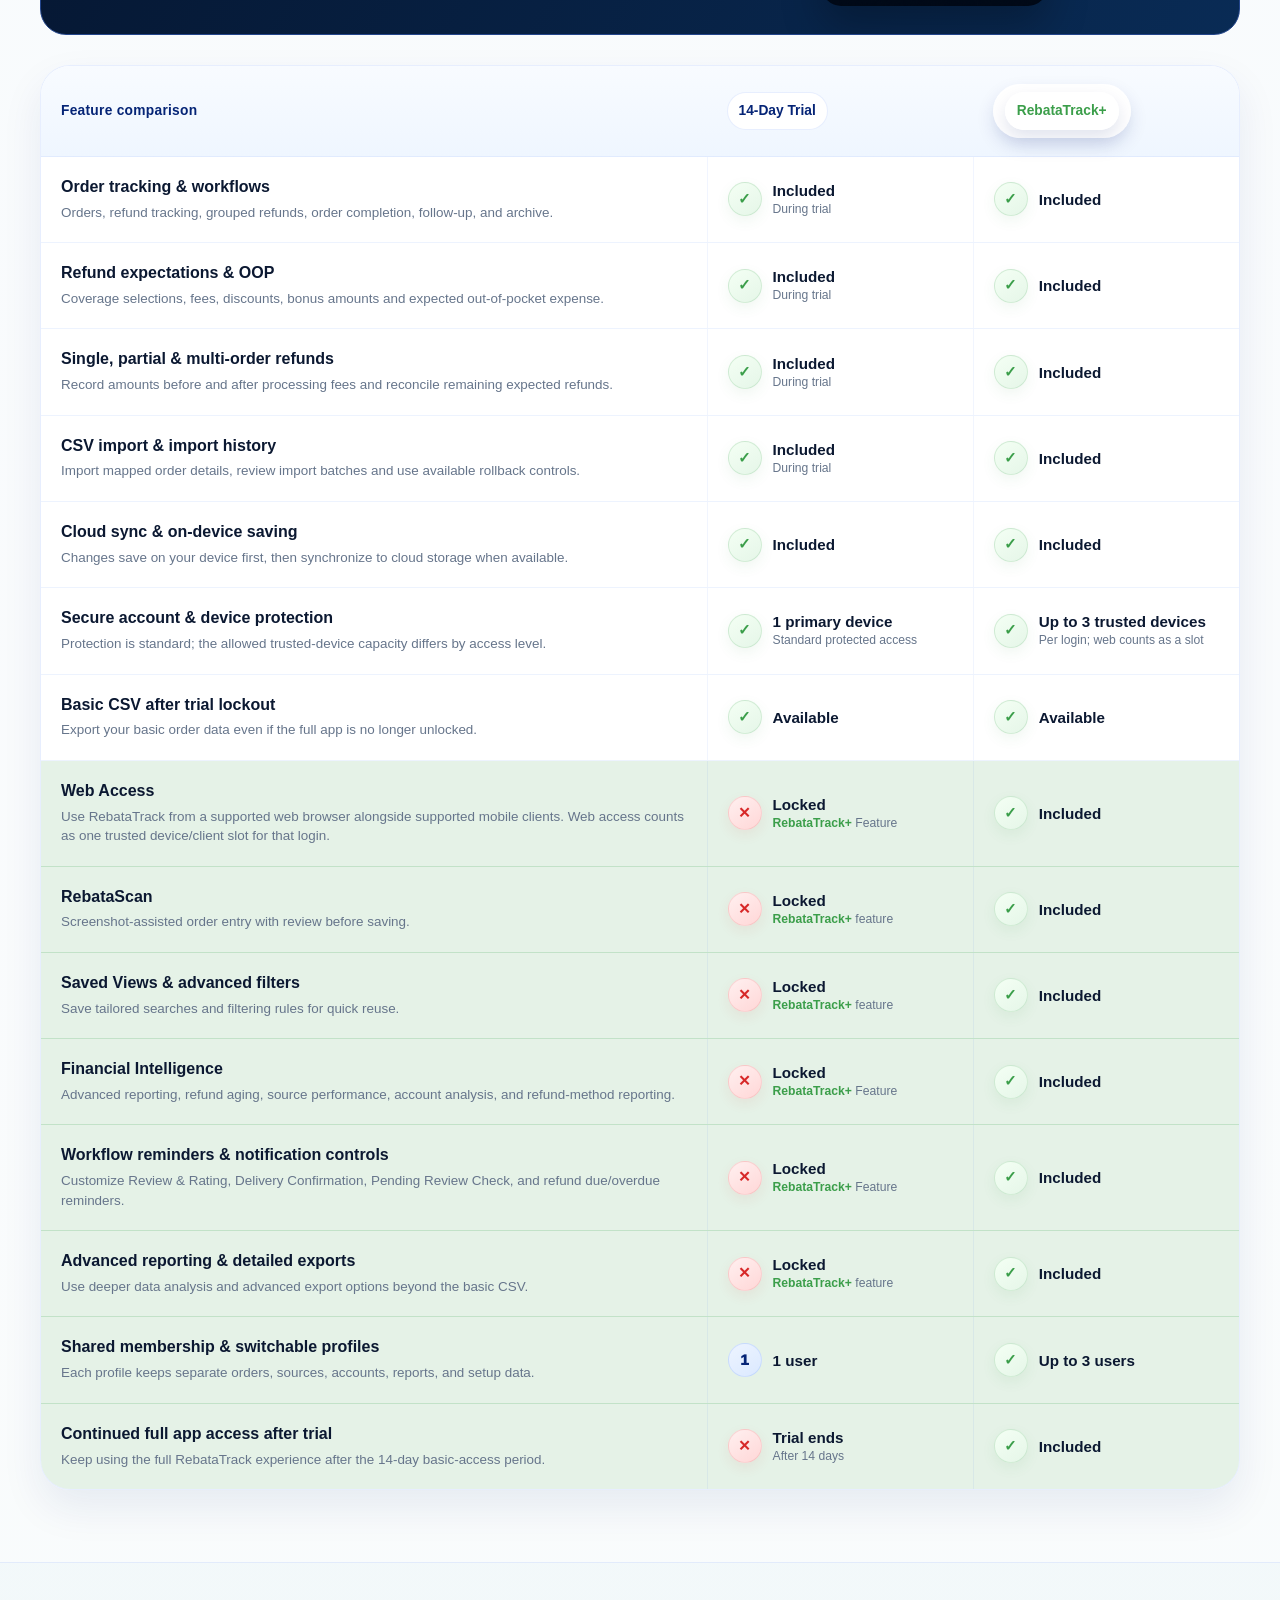
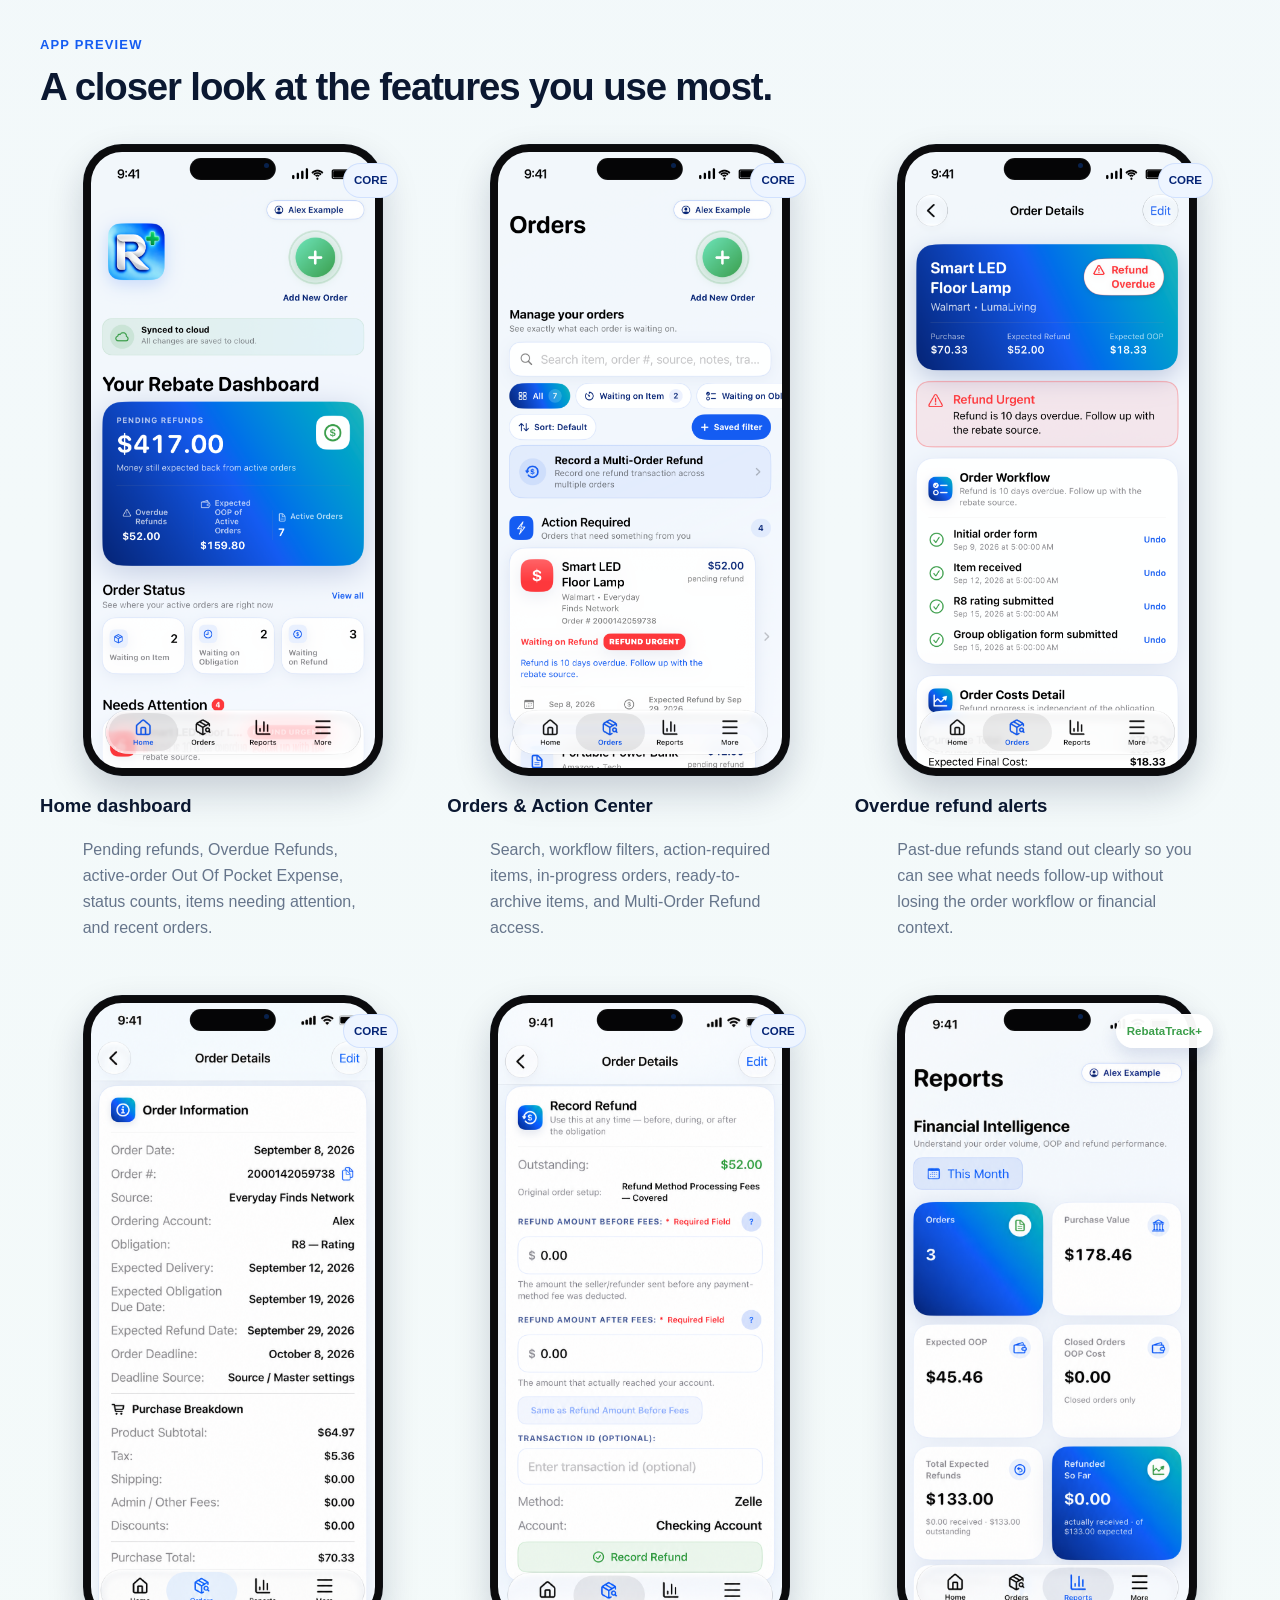
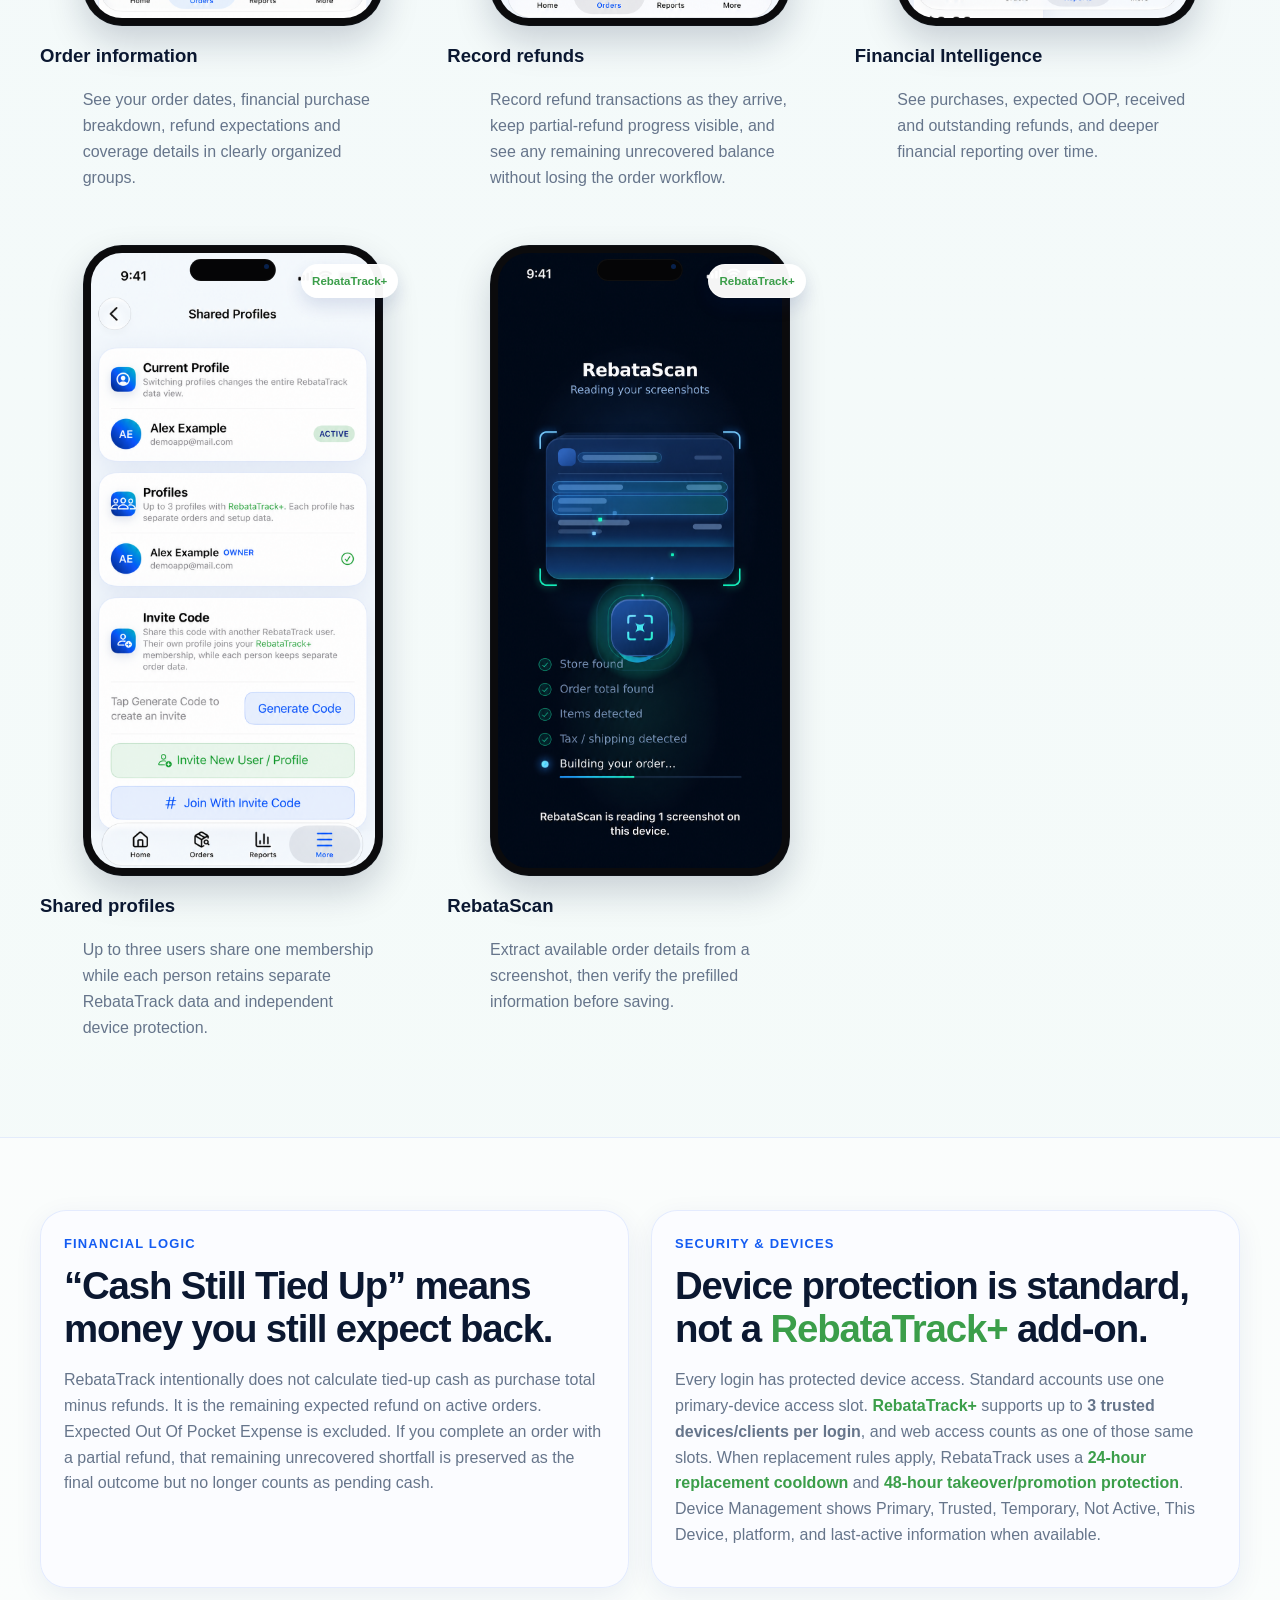
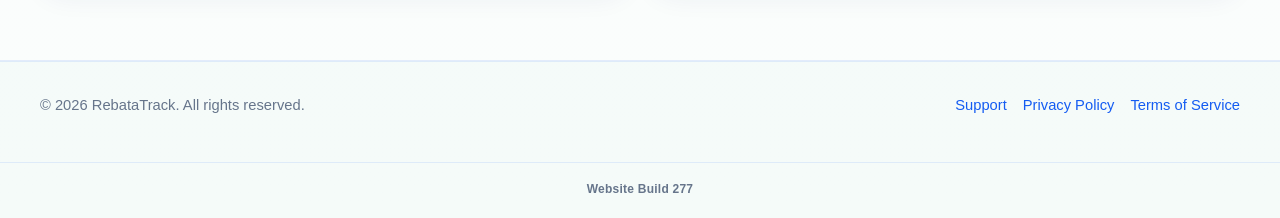
==== commit 0e99264e: "Add files via upload" ====
--- a/index.html
+++ b/index.html
@@ -205,5 +205,5 @@
 <footer><div class="wrap foot"><div>© 2026 RebataTrack. All rights reserved.</div><div class="foot-links"><a href="support.html">Support</a><a href="privacy.html">Privacy Policy</a><a href="terms.html">Terms of Service</a></div></div></footer>
 <script src="public-nav.js?v=224.1"></script>
 <footer aria-label="Website build" data-rebatatrack-website-build="" style="text-align:center;padding:18px 12px 20px;color:#66758b;font:700 12px/1.4 -apple-system,BlinkMacSystemFont,'Segoe UI',sans-serif;letter-spacing:.02em;">Website Build</footer>
-<script defer="" src="website-version.js?v=276"></script>
+<script defer="" src="website-version.js?v=277"></script>
 </body></html>
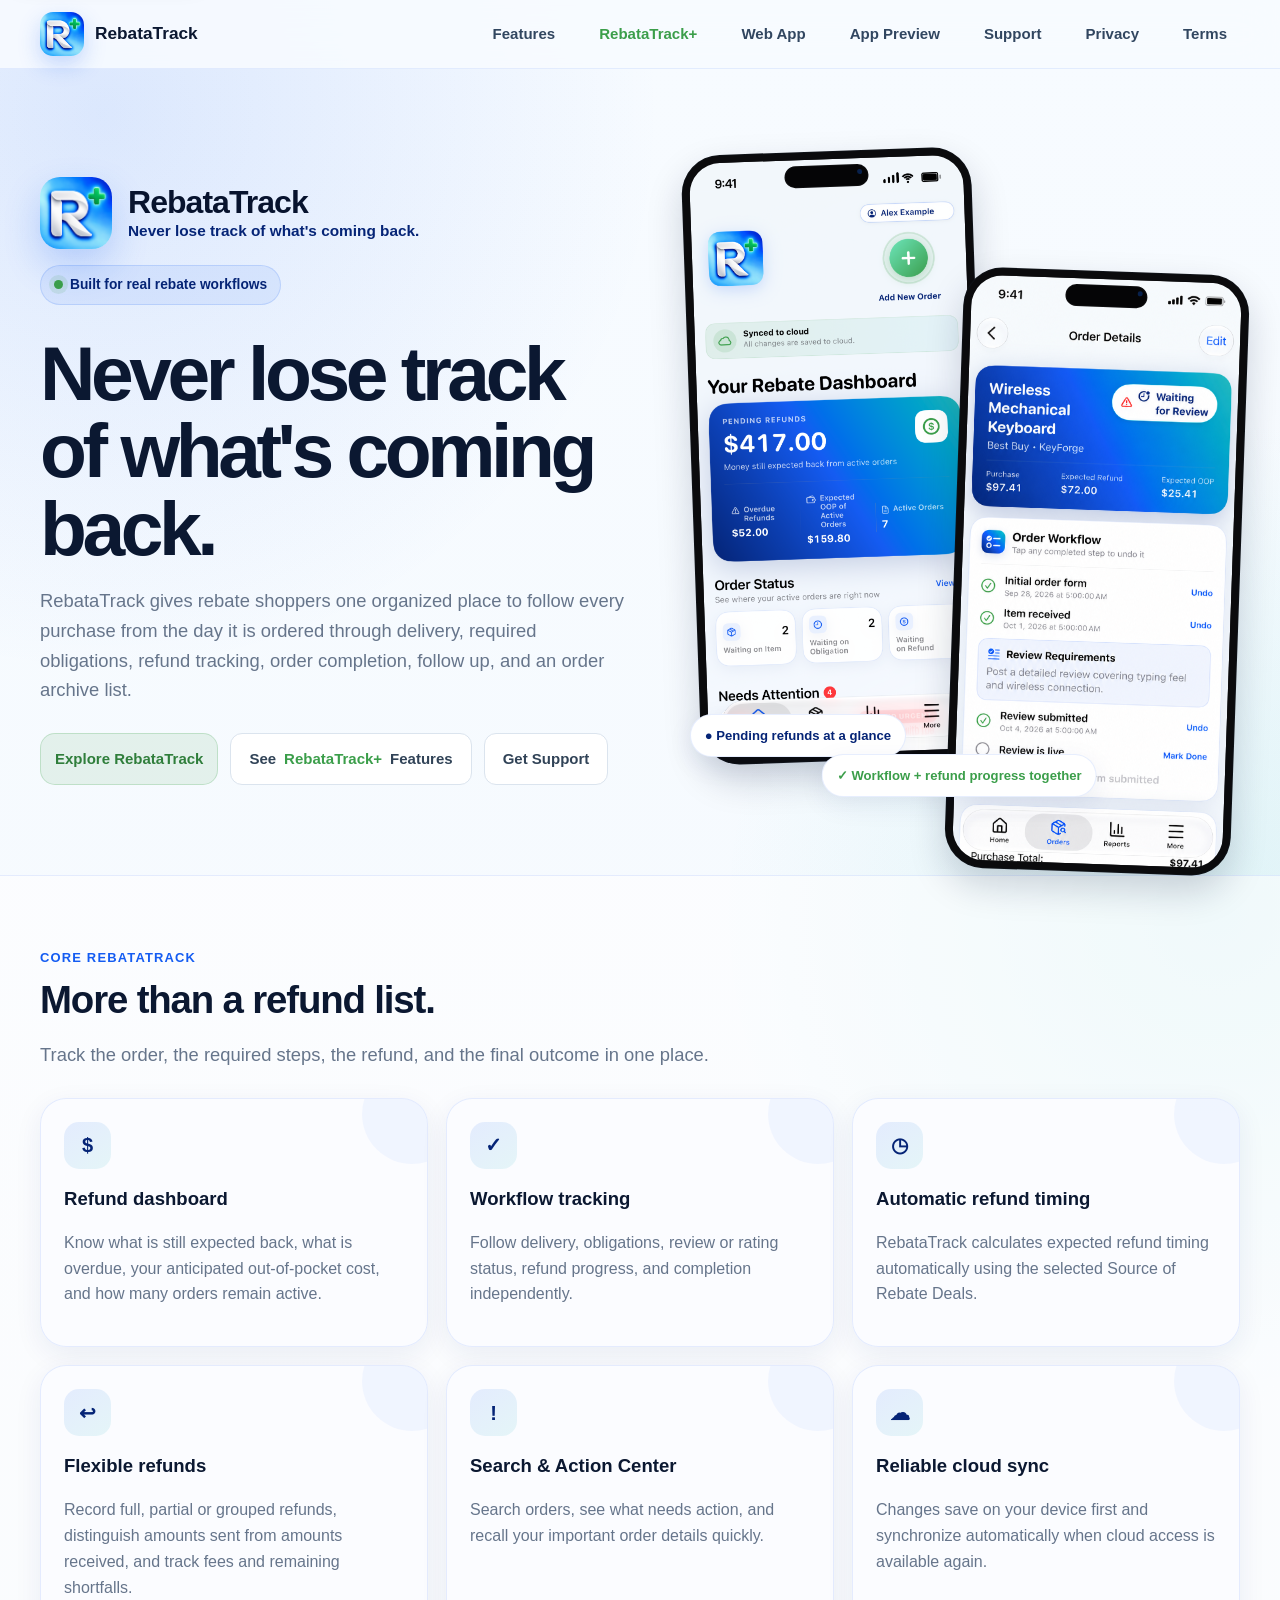
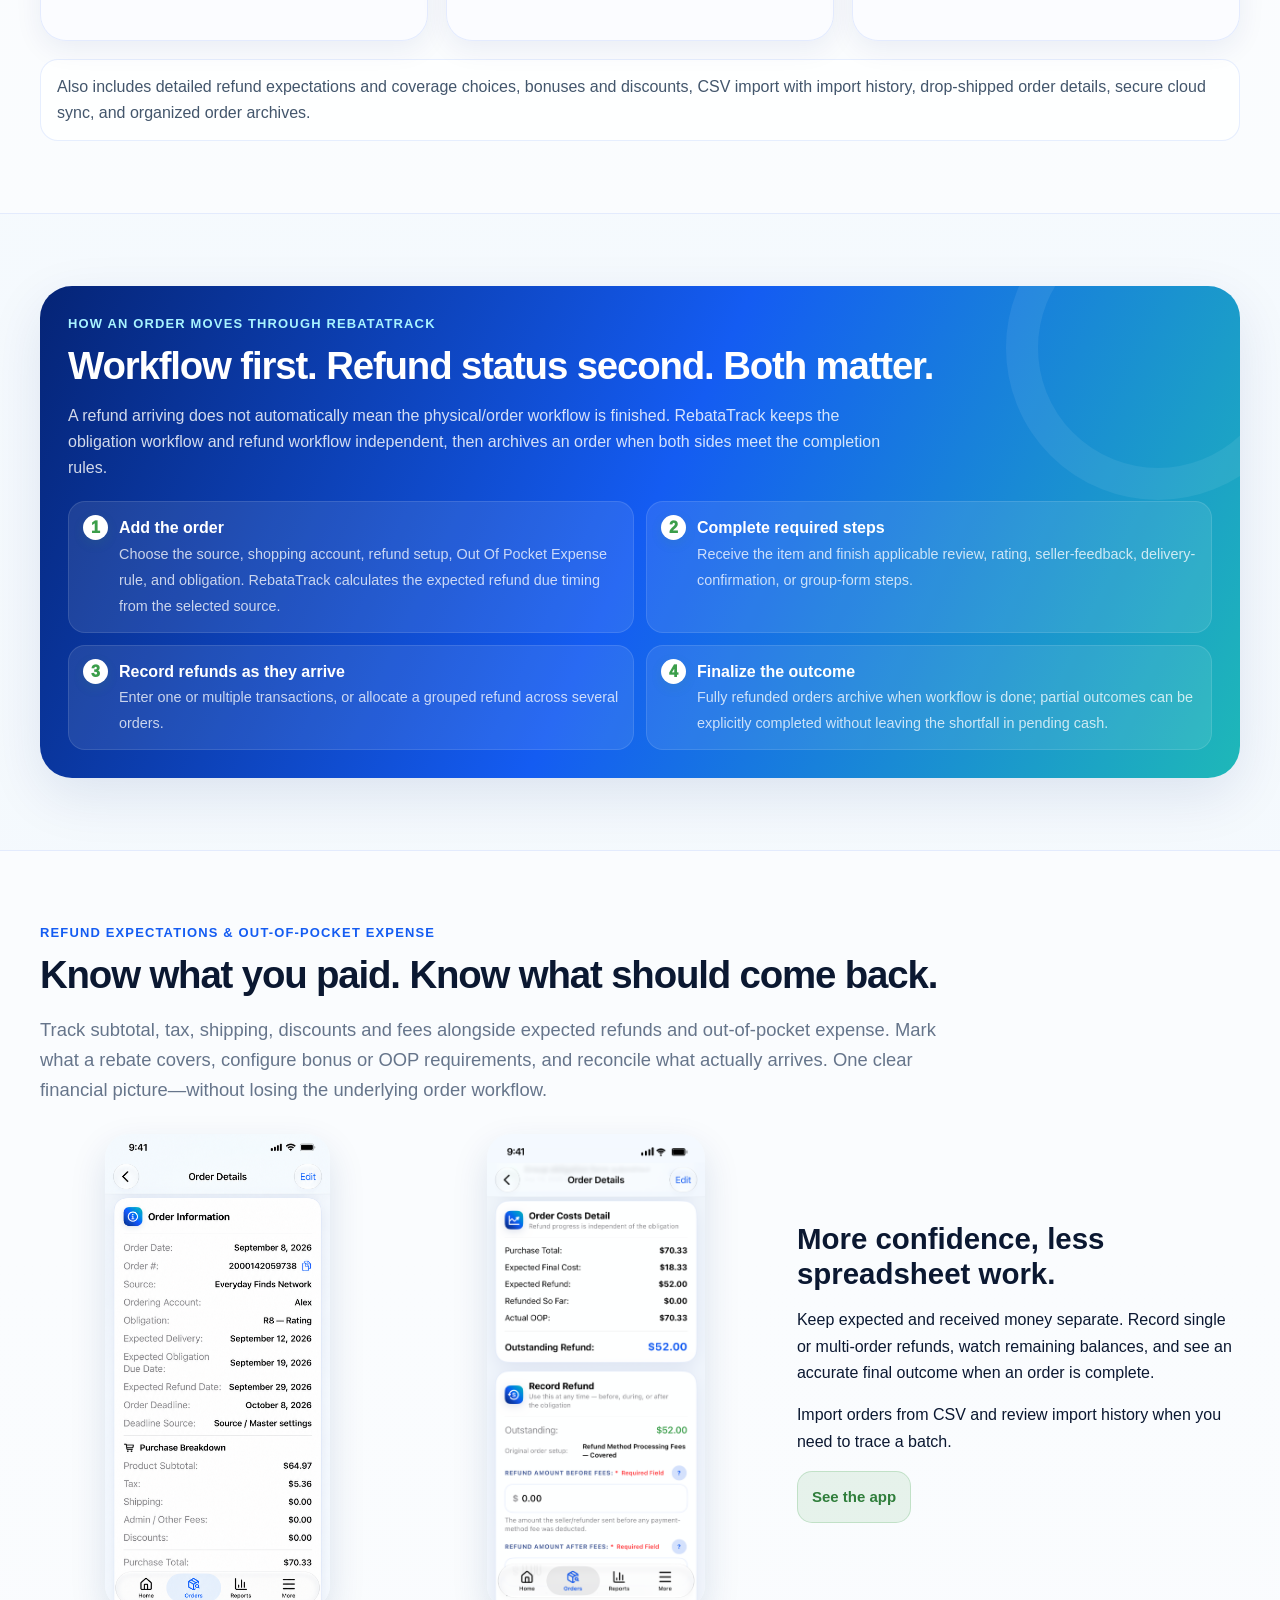
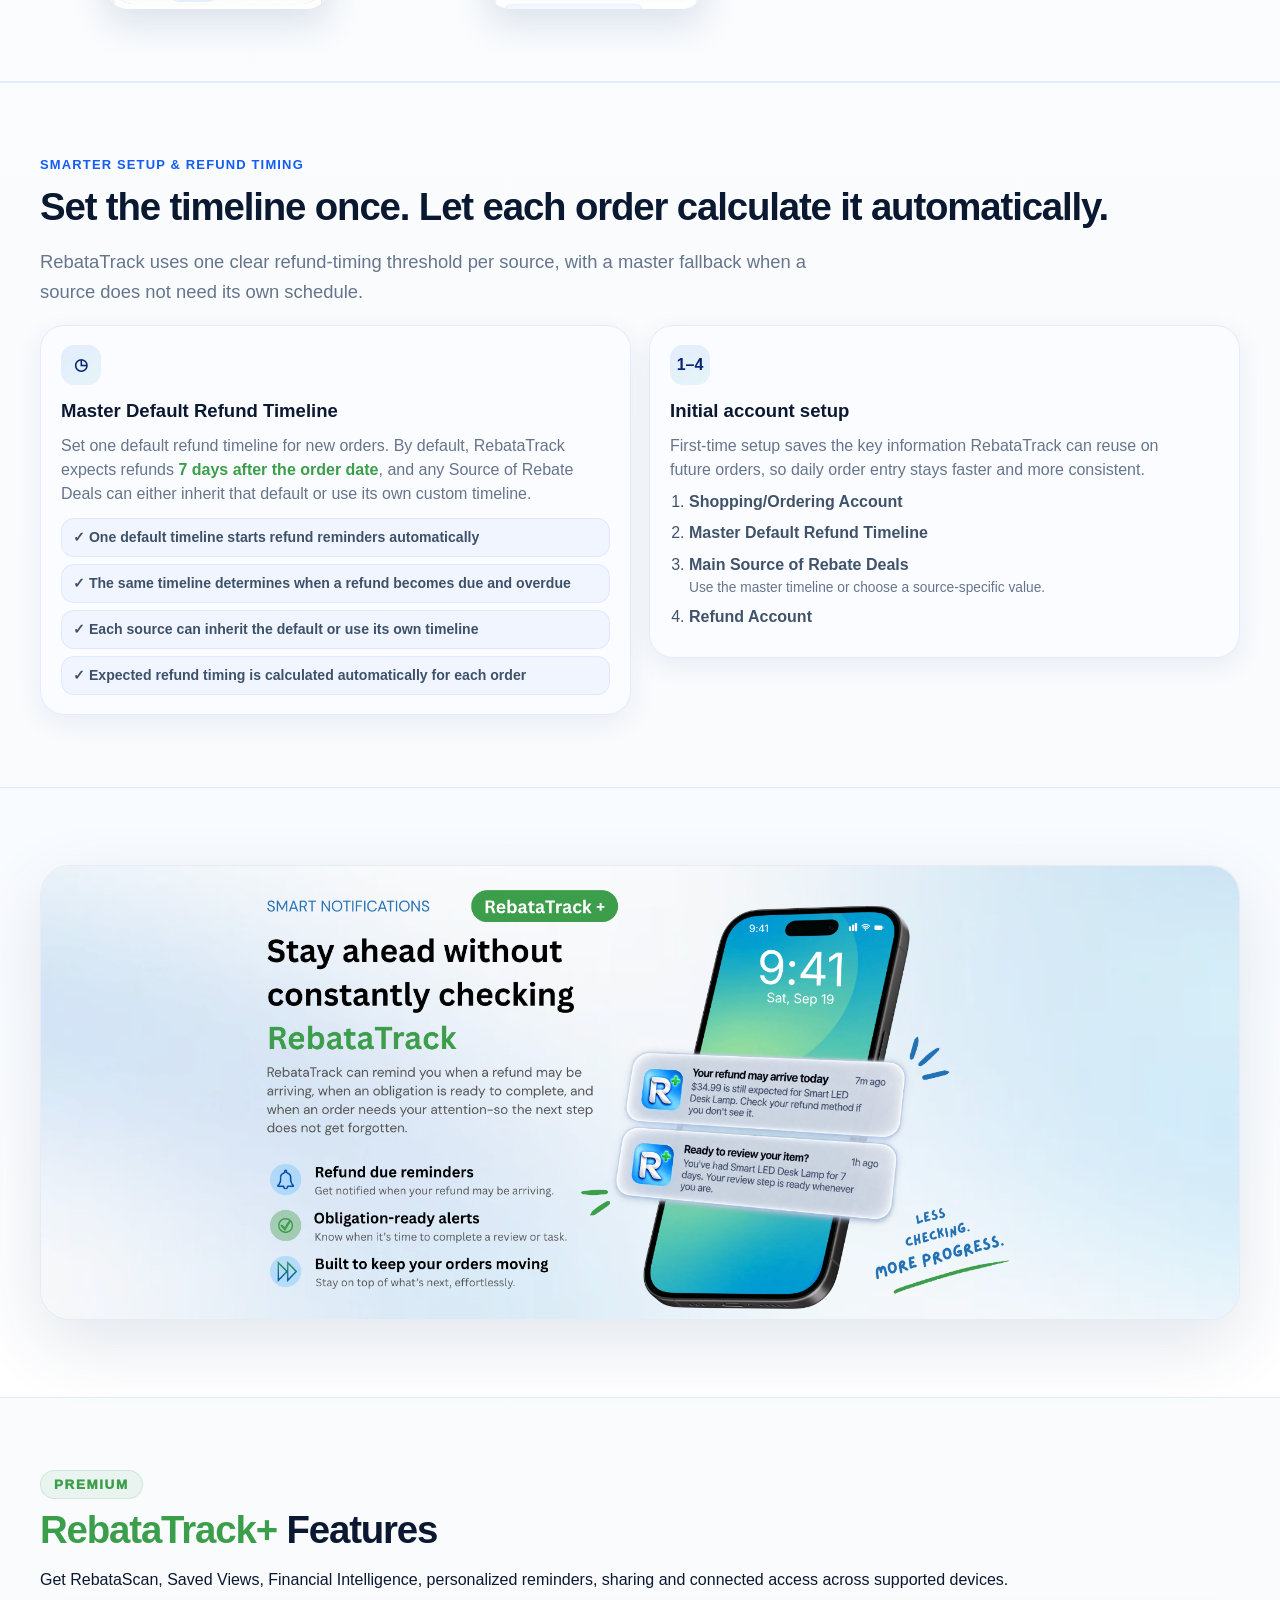
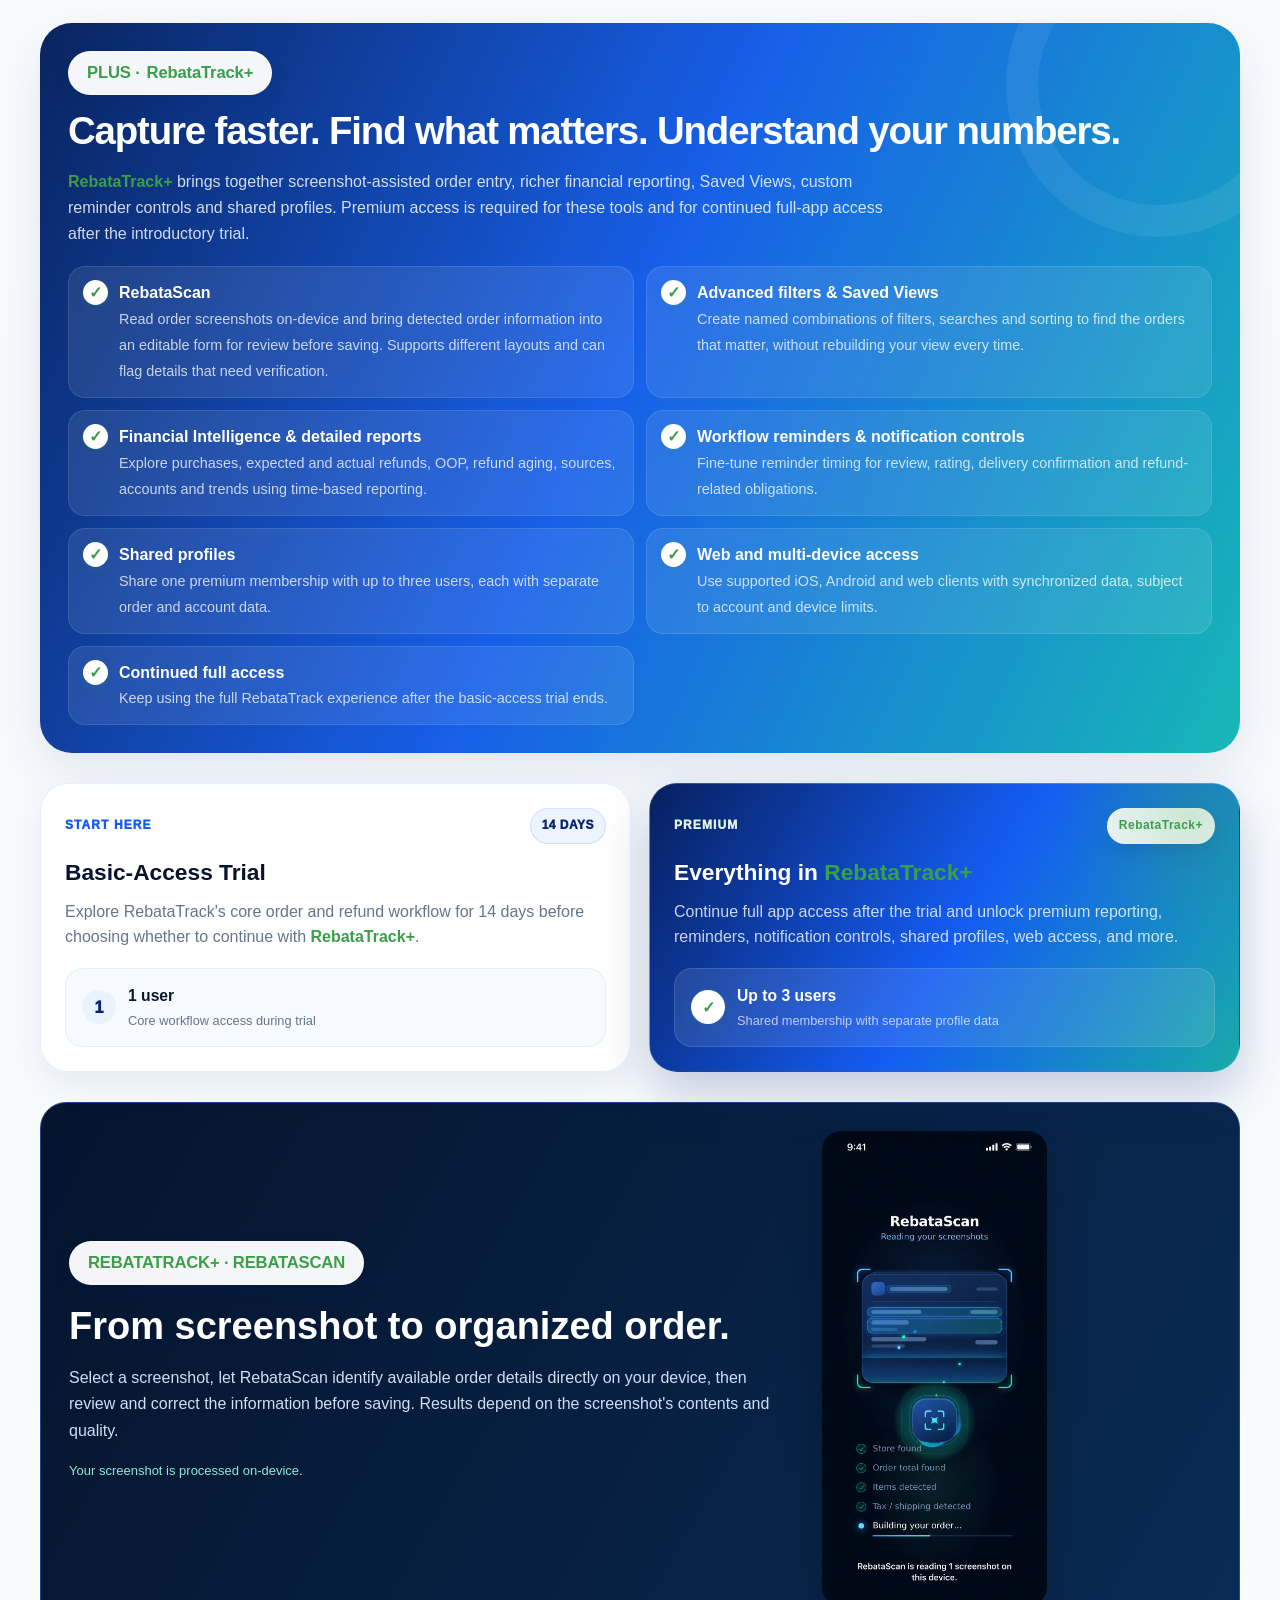
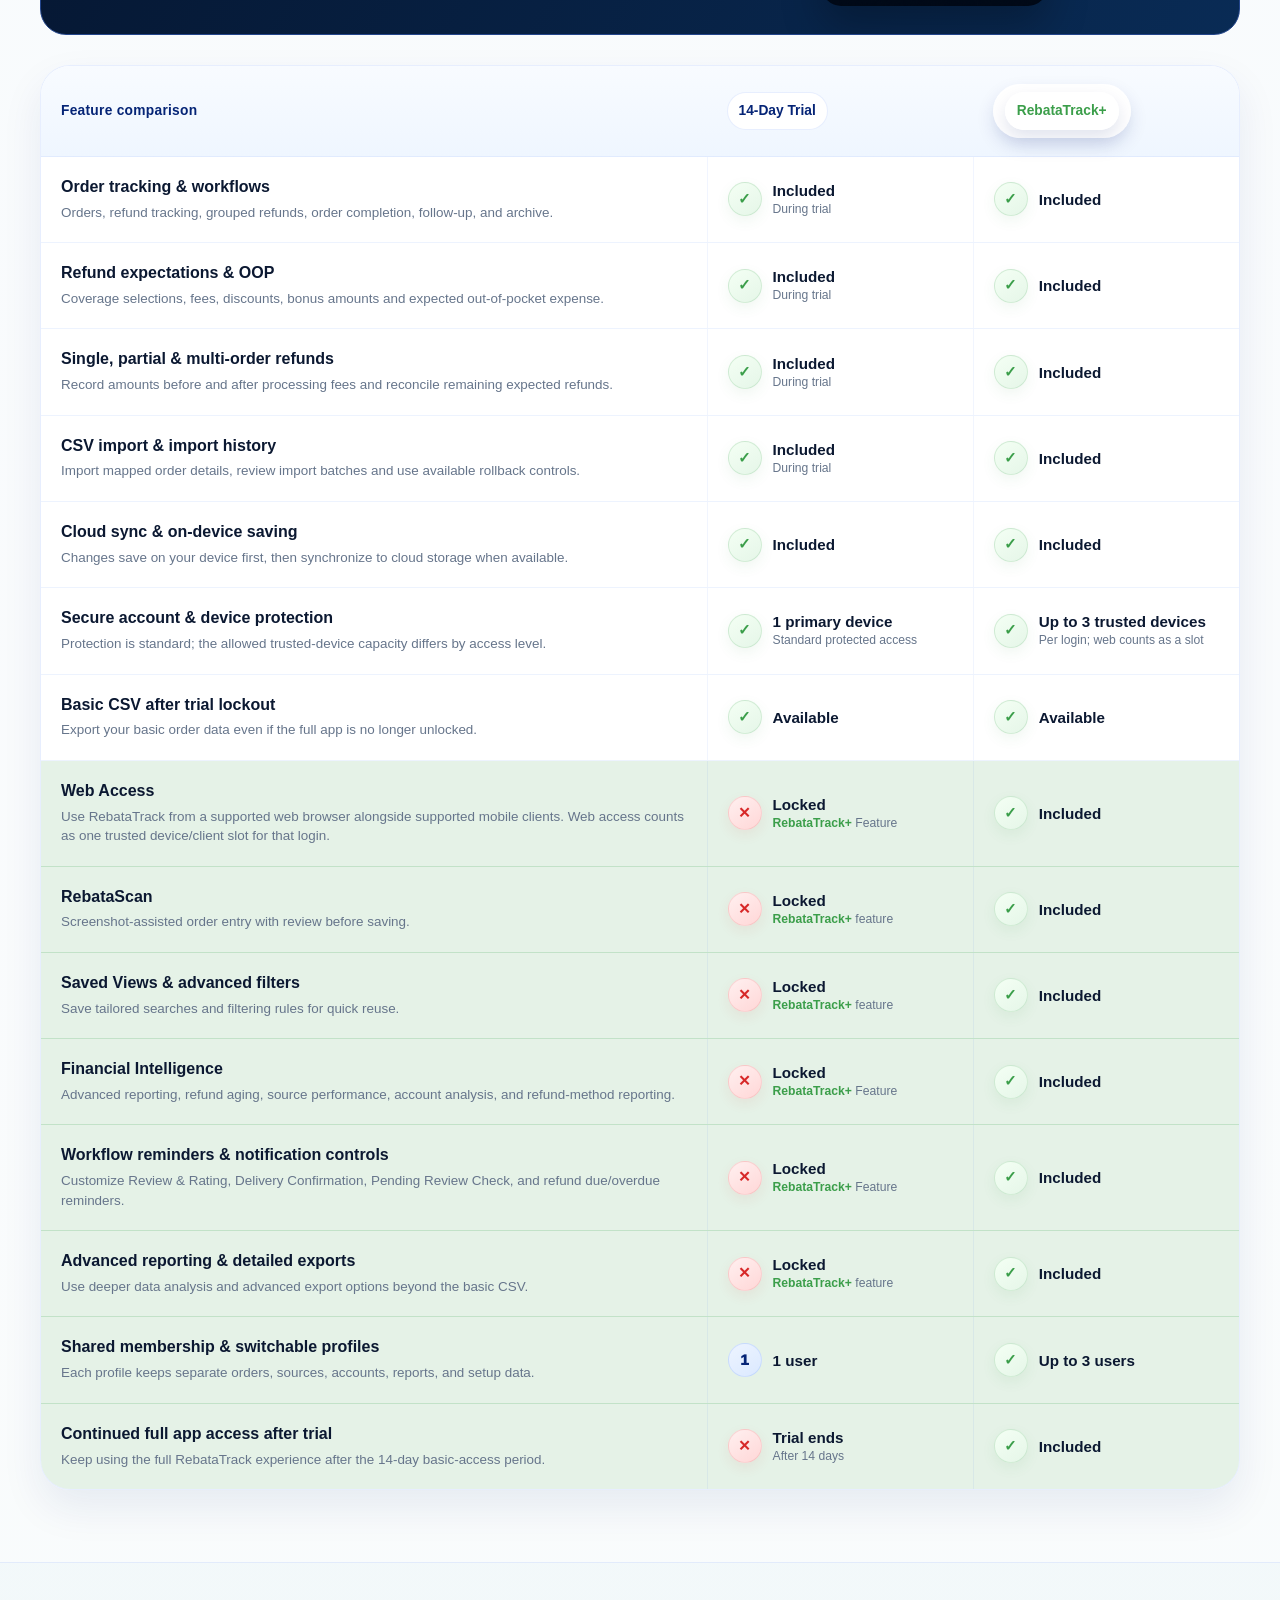
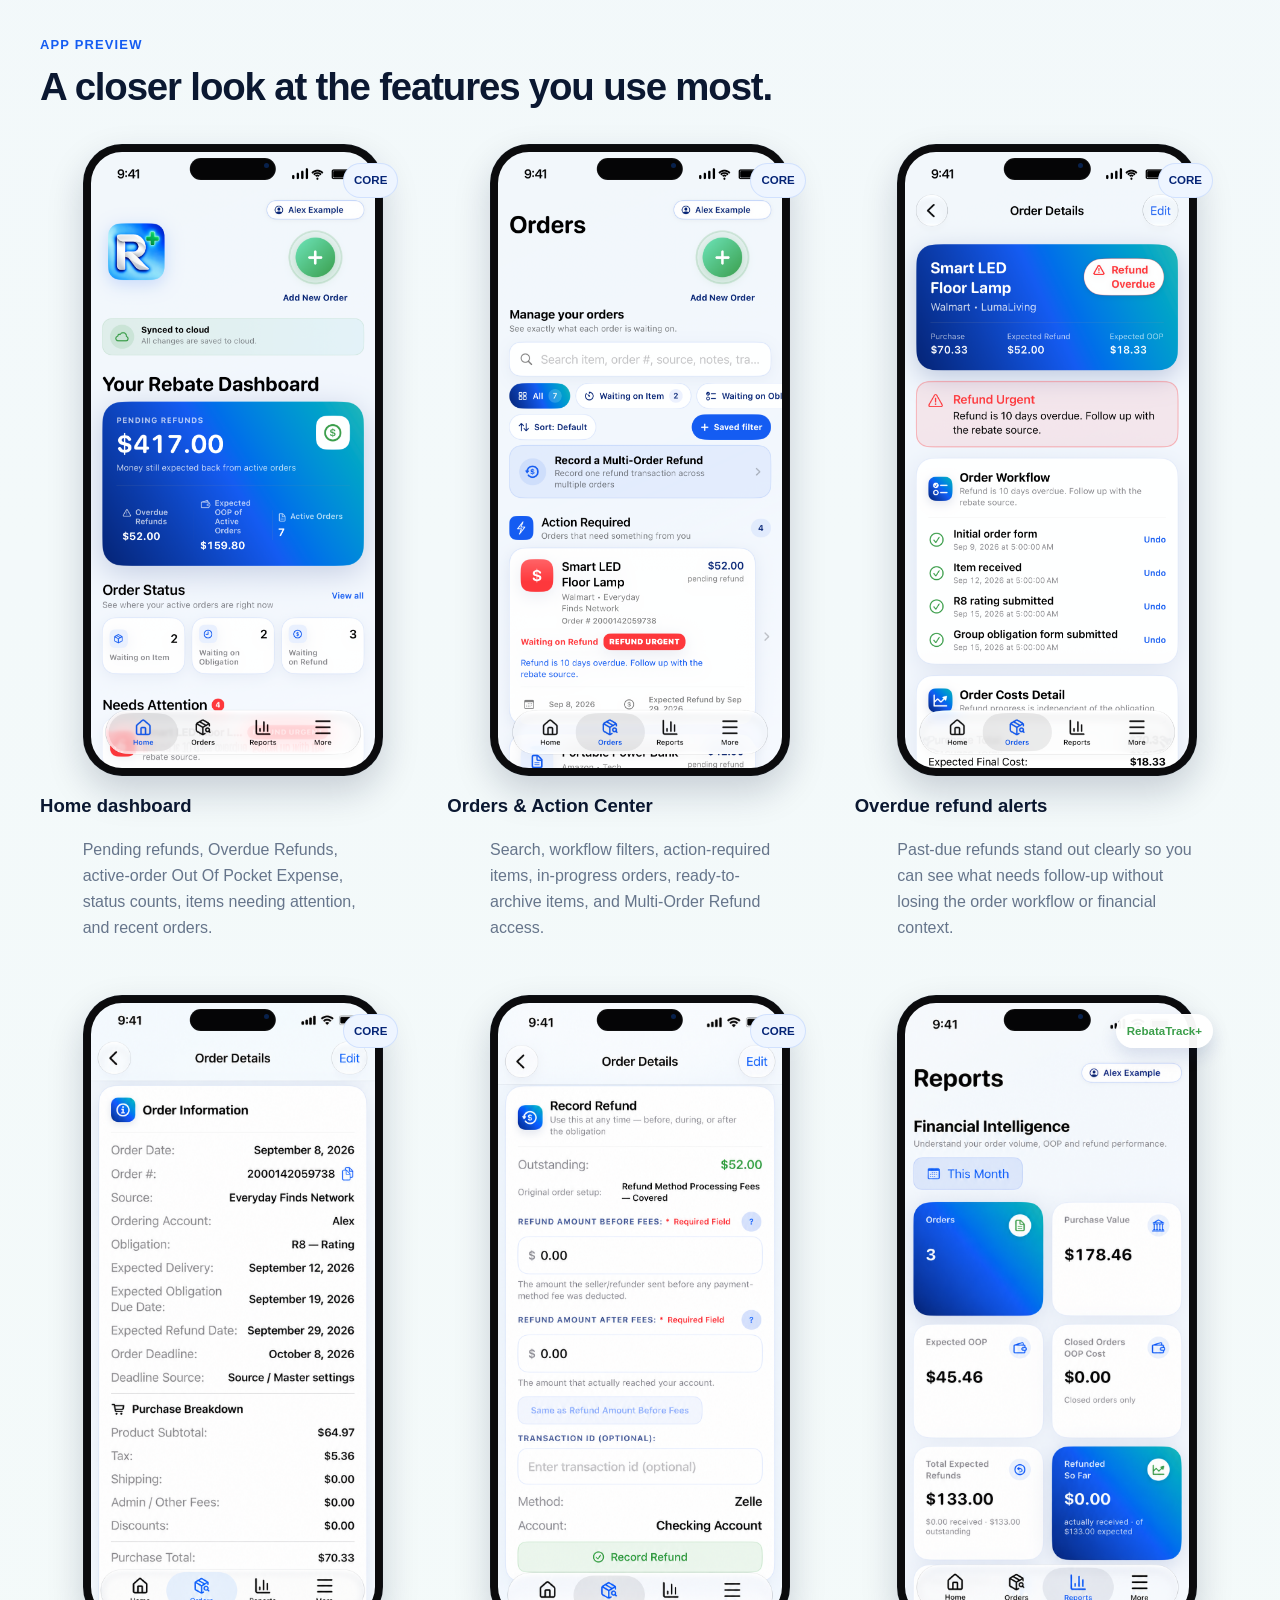
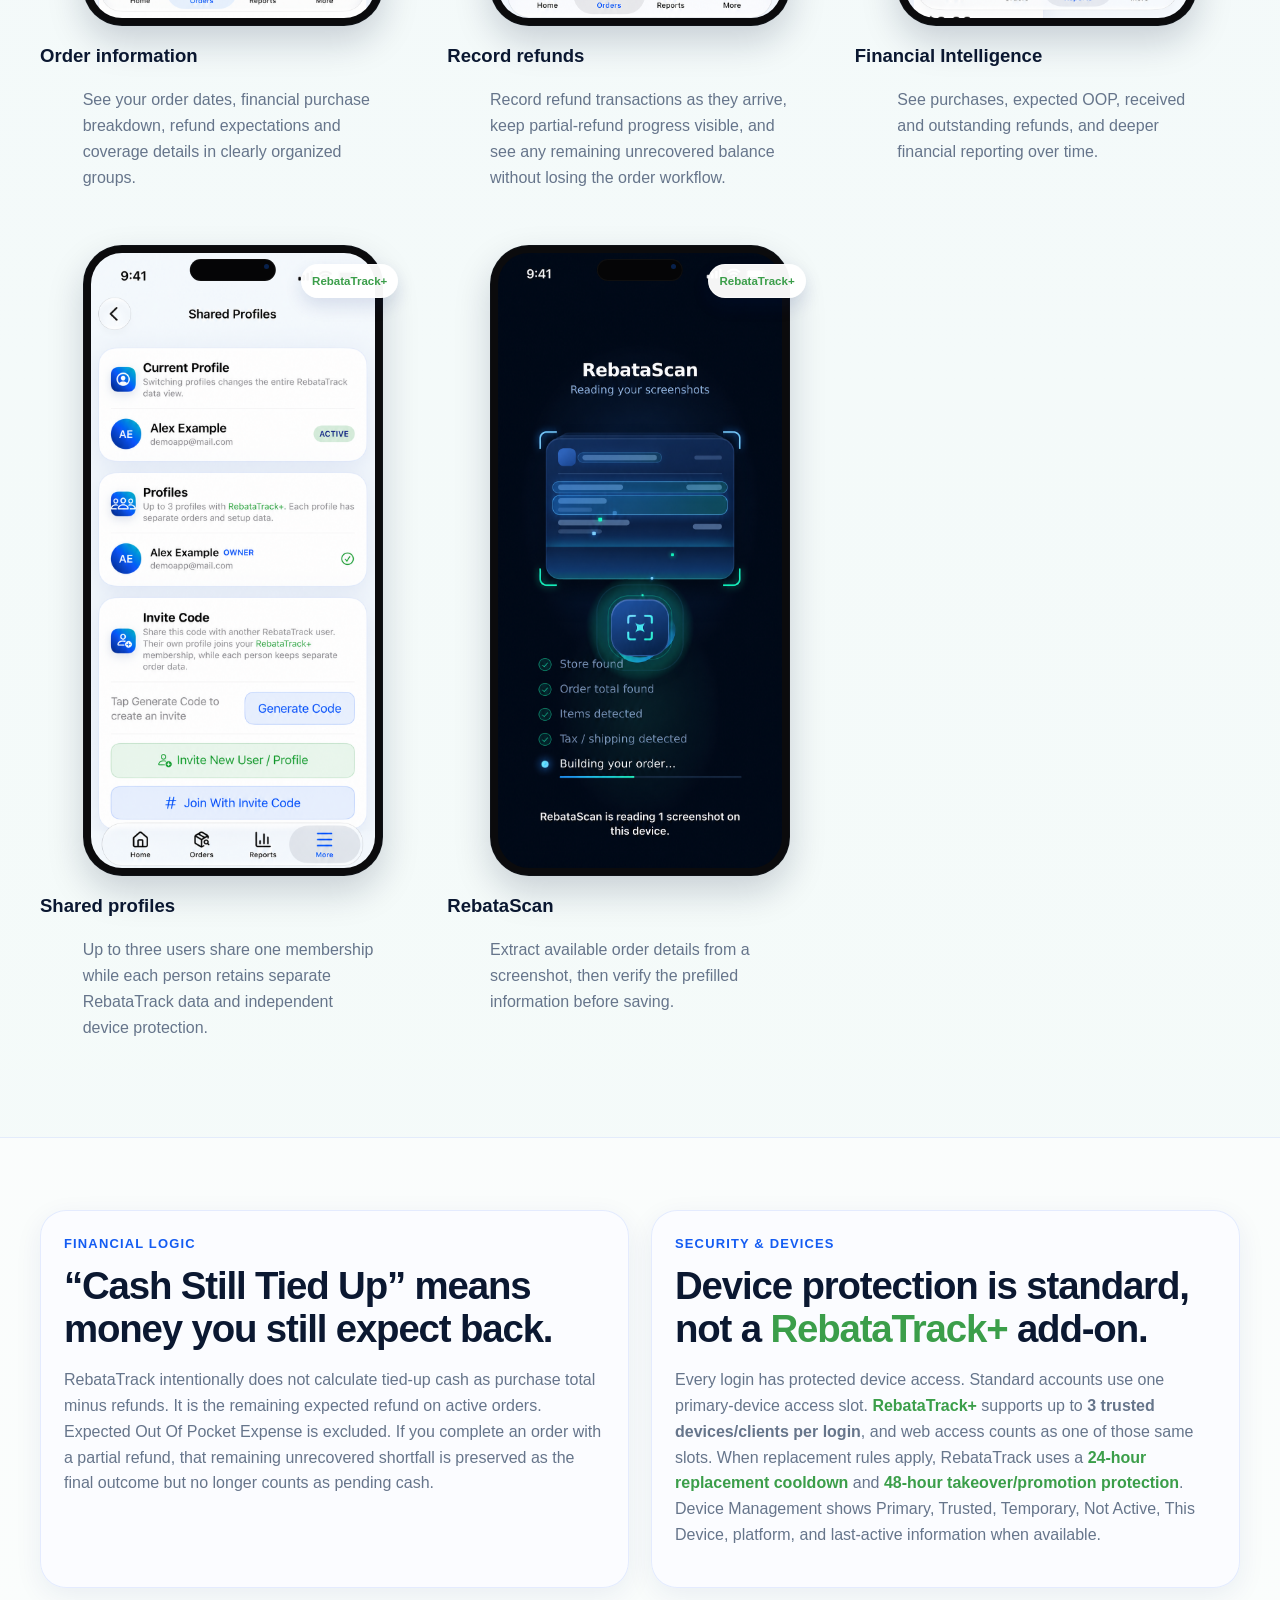
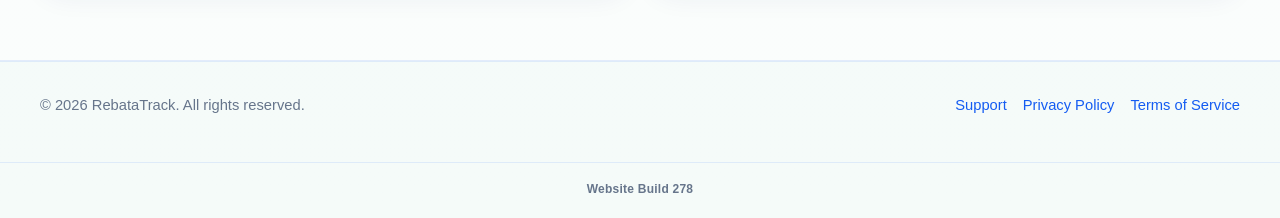
==== commit 1b91f9ab: "Add files via upload" ====
--- a/index.html
+++ b/index.html
@@ -8,7 +8,7 @@
 <meta content="RebataTrack keeps rebate orders, obligations, refund expectations, out-of-pocket costs and payments organized. Explore RebataScan, advanced reports and Saved Views with RebataTrack+." name="description"/>
 <title>RebataTrack — Never lose track of what's coming back.</title>
 <link href="app-icon.png?v=120" rel="icon"/><link href="apple-touch-icon.png?v=97" rel="apple-touch-icon"/><link href="favicon-32.png?v=97" rel="icon" sizes="32x32"/><link href="favicon-16.png?v=97" rel="icon" sizes="16x16"/>
-<link href="styles.css?v=251.0" rel="stylesheet"/>
+<link href="styles.css?v=278" rel="stylesheet"/>
 </head>
 <body>
 <header><div class="wrap nav">
@@ -205,5 +205,5 @@
 <footer><div class="wrap foot"><div>© 2026 RebataTrack. All rights reserved.</div><div class="foot-links"><a href="support.html">Support</a><a href="privacy.html">Privacy Policy</a><a href="terms.html">Terms of Service</a></div></div></footer>
 <script src="public-nav.js?v=224.1"></script>
 <footer aria-label="Website build" data-rebatatrack-website-build="" style="text-align:center;padding:18px 12px 20px;color:#66758b;font:700 12px/1.4 -apple-system,BlinkMacSystemFont,'Segoe UI',sans-serif;letter-spacing:.02em;">Website Build</footer>
-<script defer="" src="website-version.js?v=277"></script>
+<script defer="" src="website-version.js?v=278"></script>
 </body></html>
--- a/styles.css
+++ b/styles.css
@@ -2838,3 +2838,7 @@
 .admin-action-card-send:disabled{opacity:.5;cursor:not-allowed}
 .admin-tester-action-bulk{display:flex;align-items:center;gap:14px;flex-wrap:wrap;margin:14px 0}
 .admin-tester-action-bulk small{color:#72849a;font-size:.74rem}
+
+/* Website 278: combine reply composition and status selection without separate email alerts. */
+.admin-conversation-reply .beta-field{margin:3px 0 8px}
+.admin-conversation-reply .admin-detail-help{display:block;margin:0 0 11px;color:#6e7f94;font-size:.72rem;line-height:1.5}
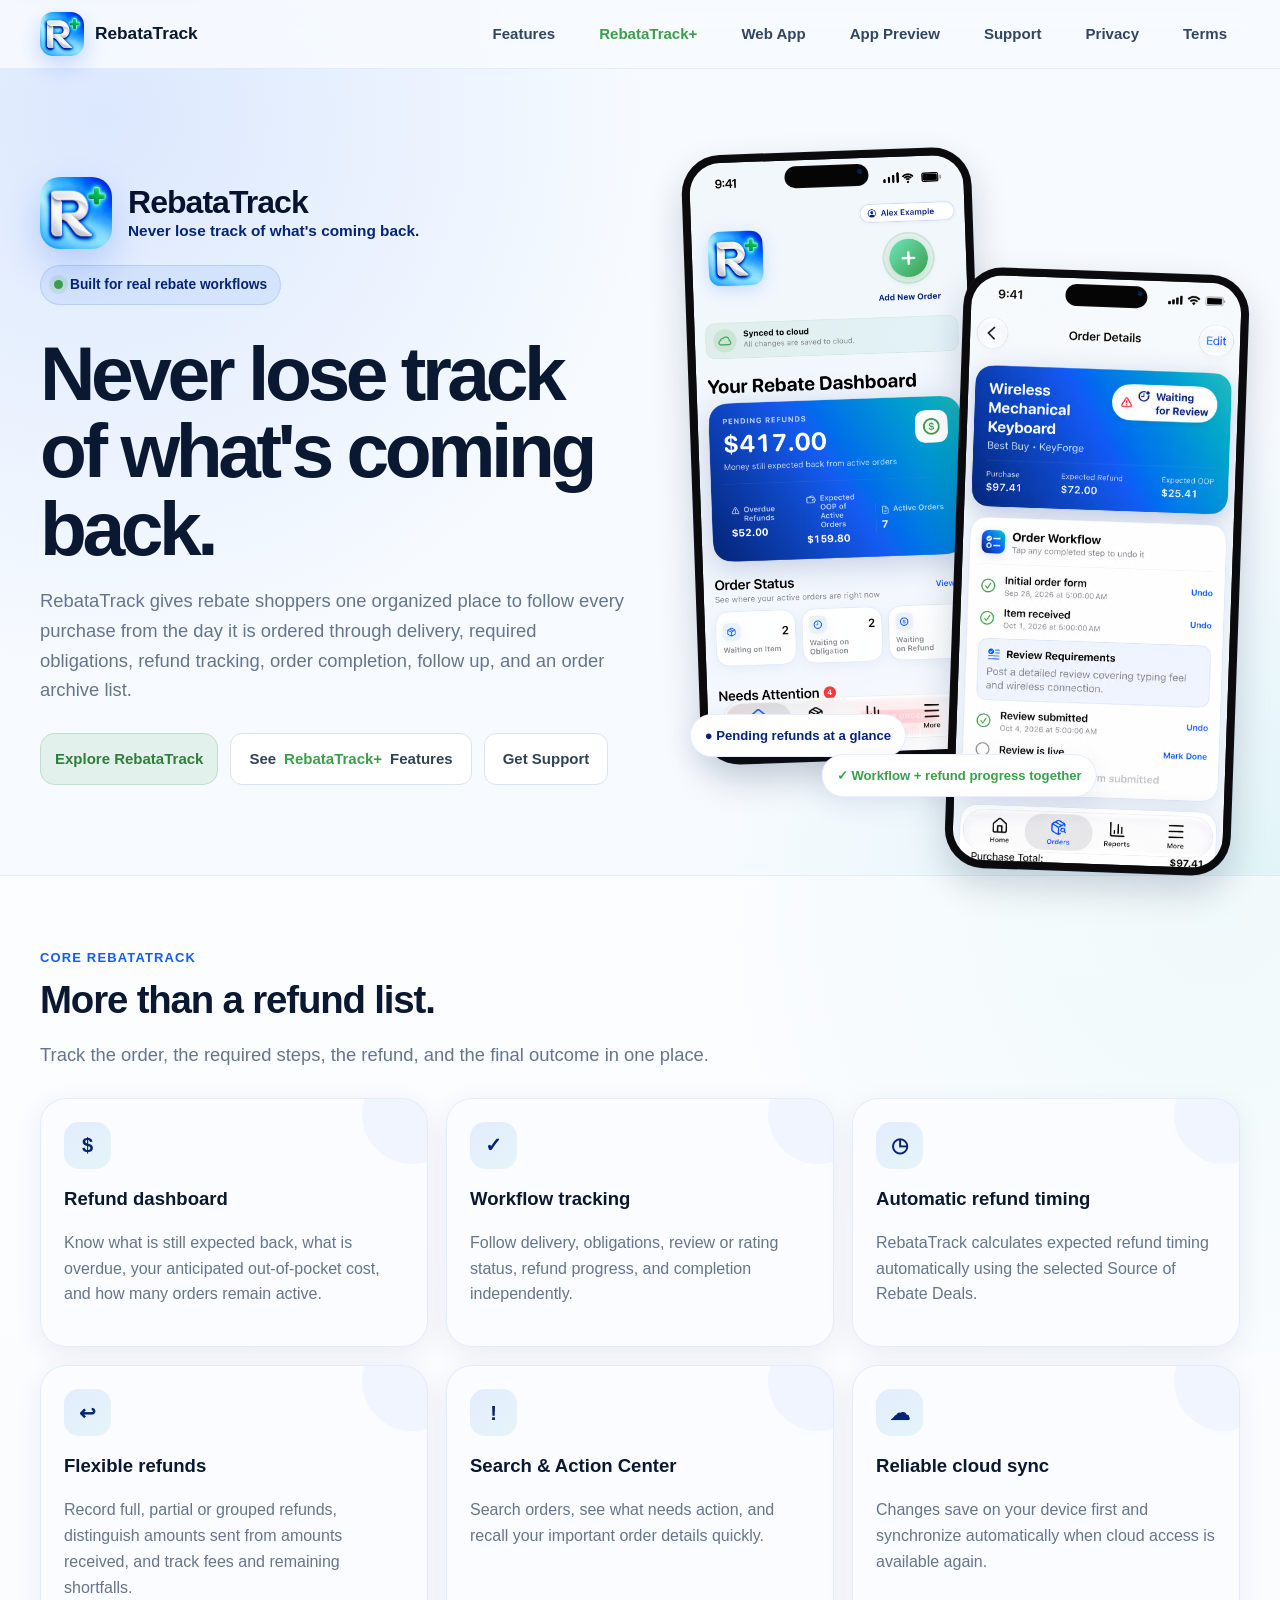
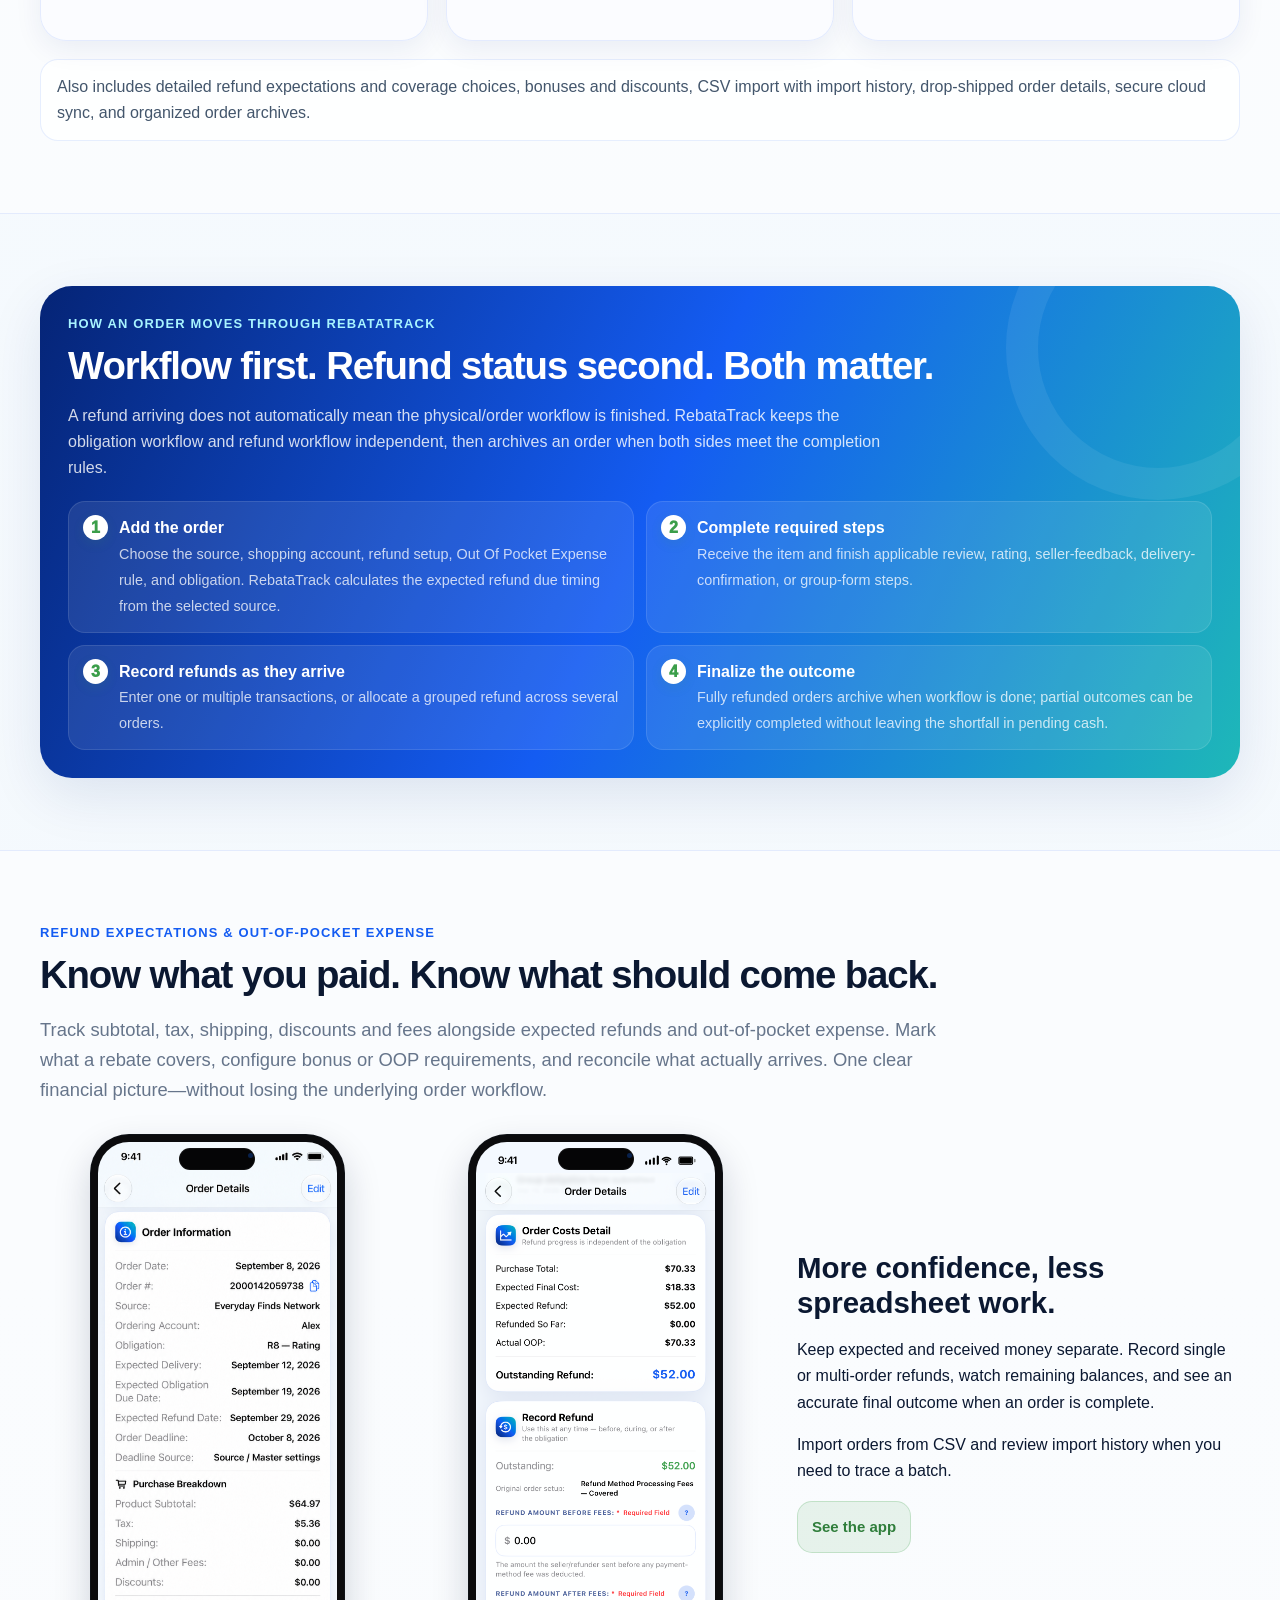
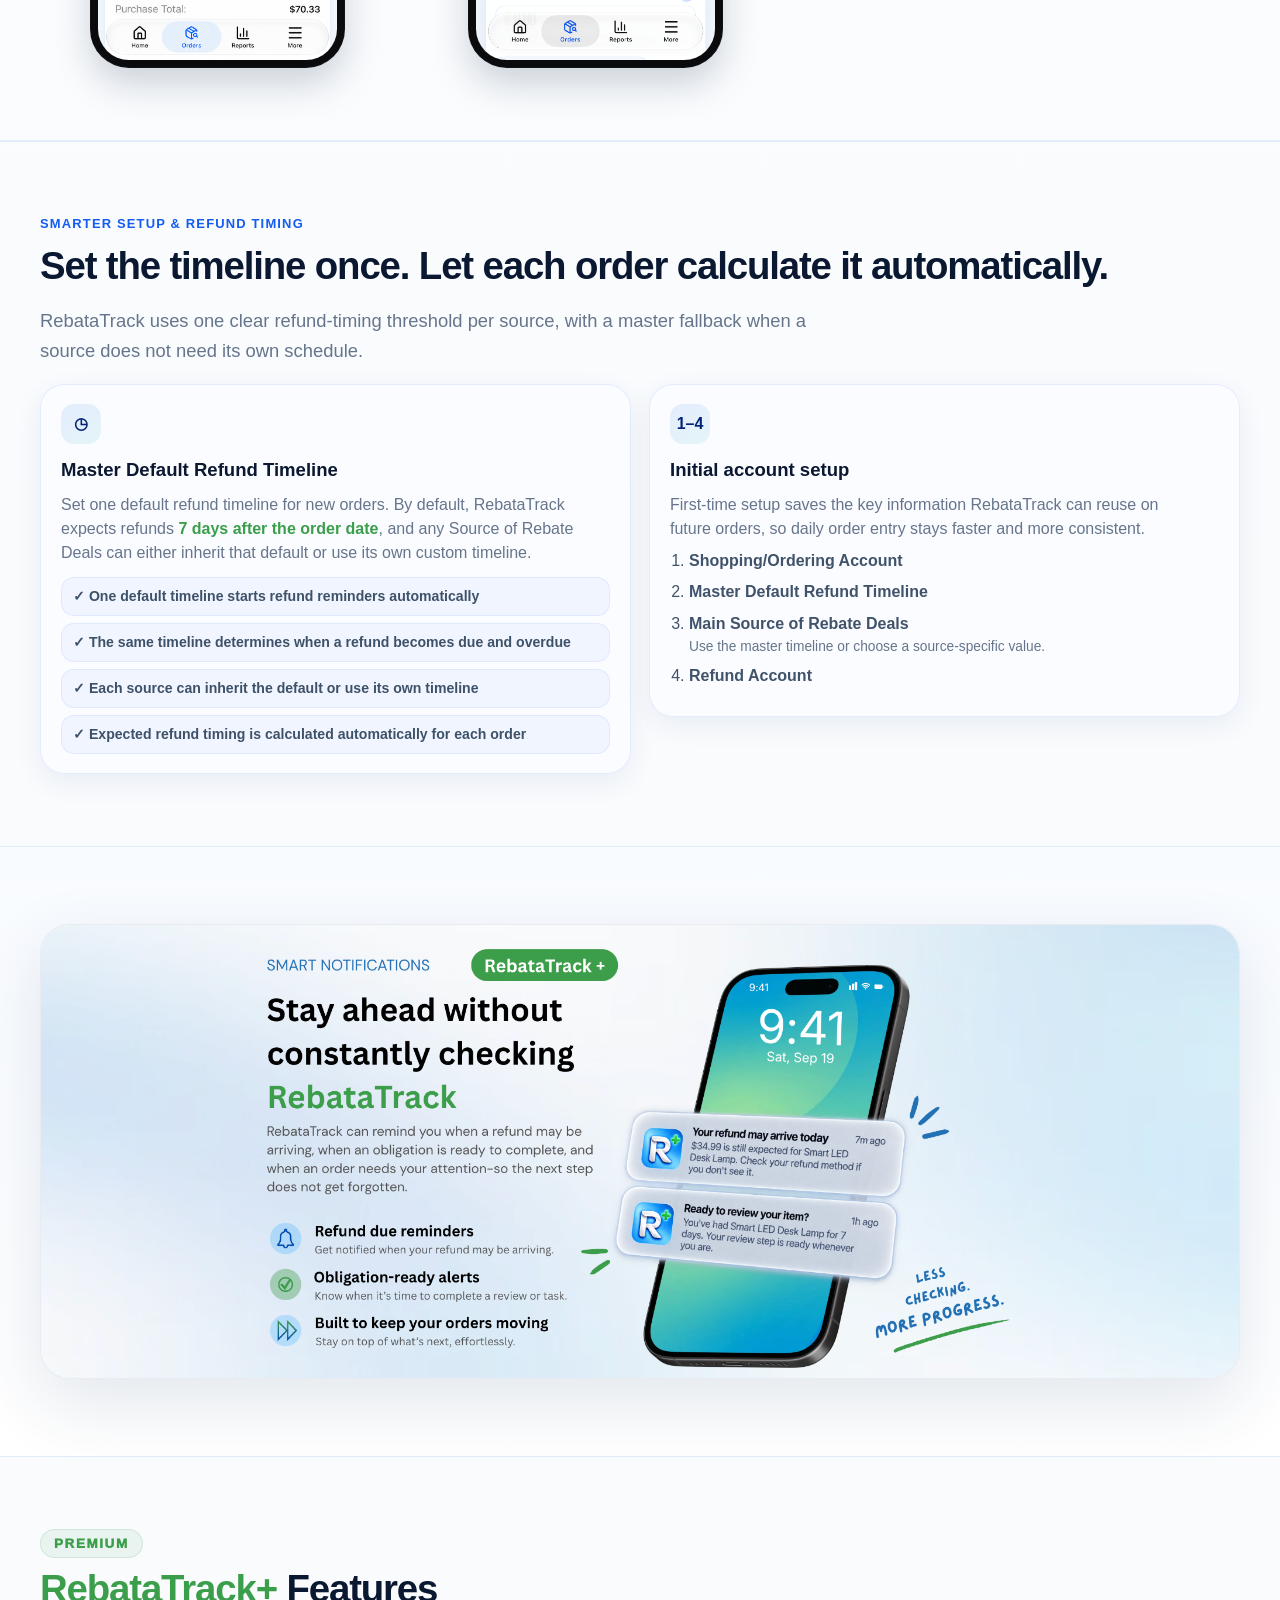
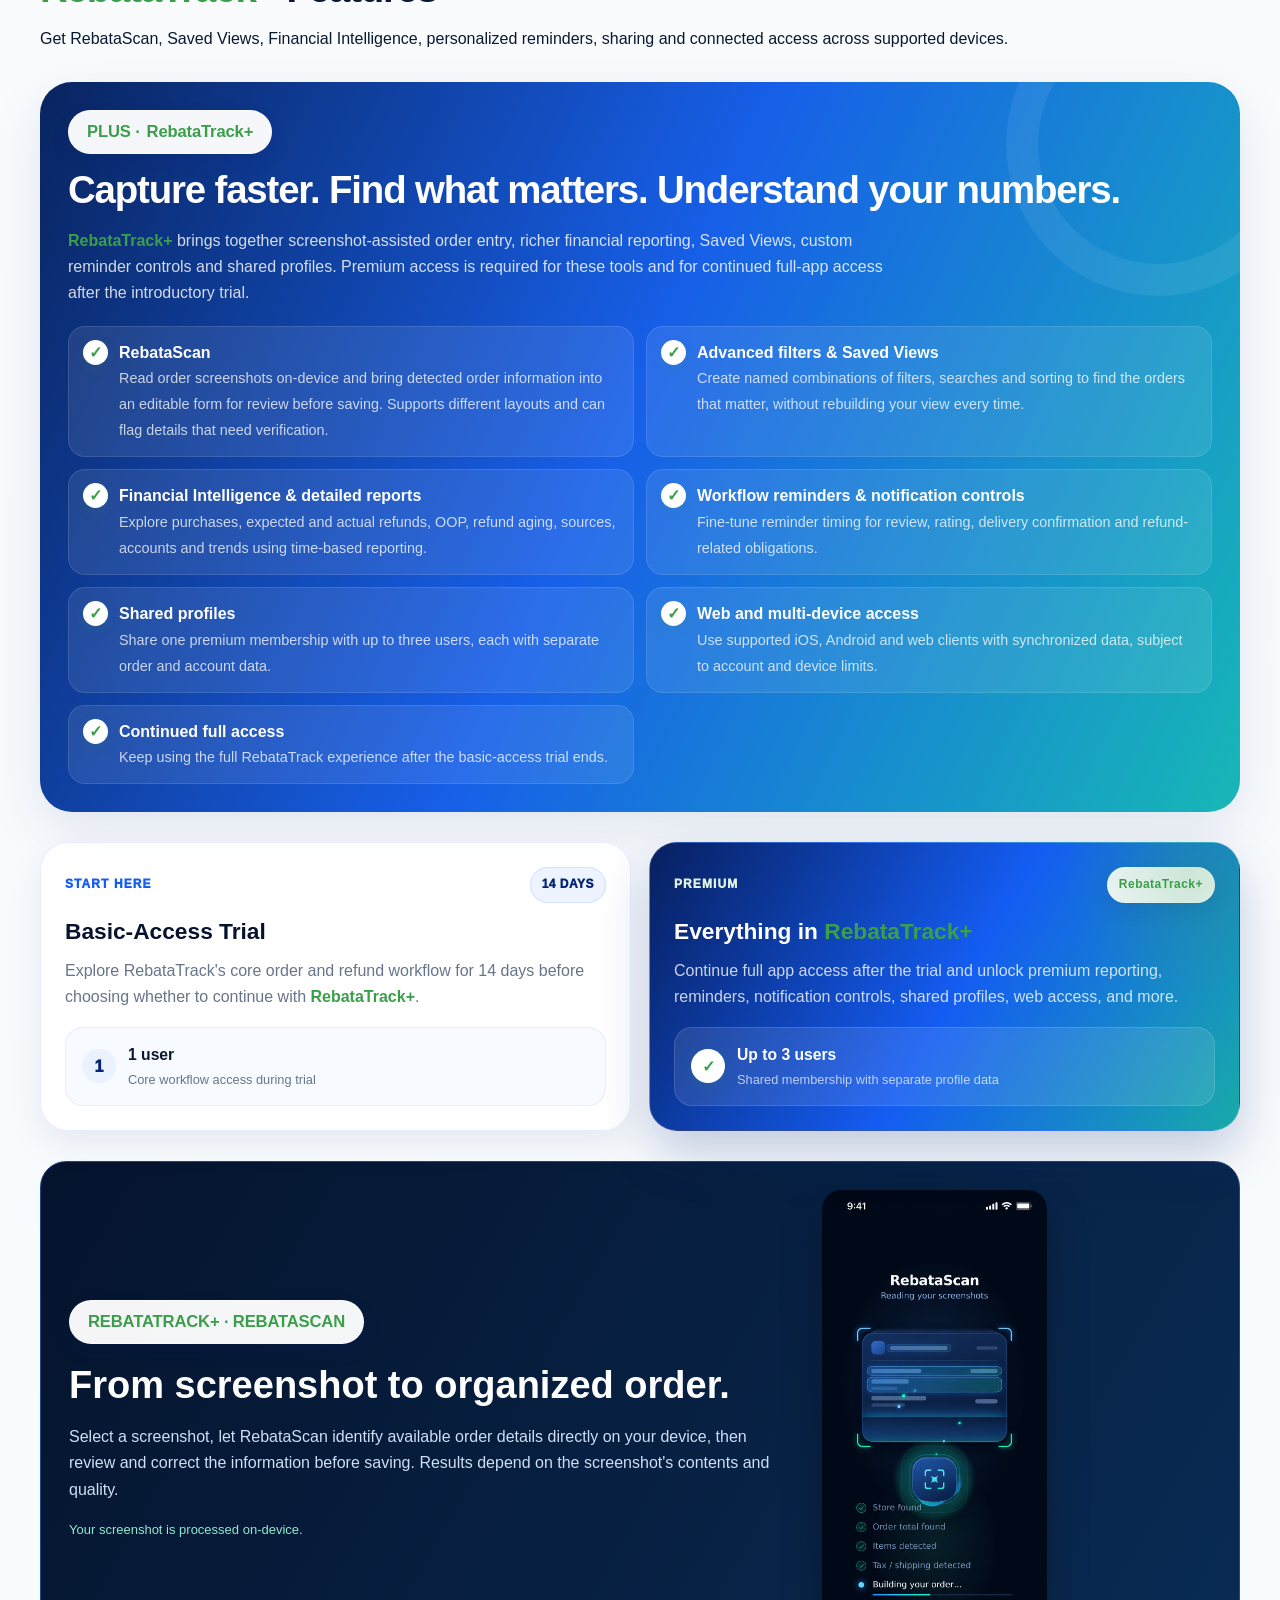
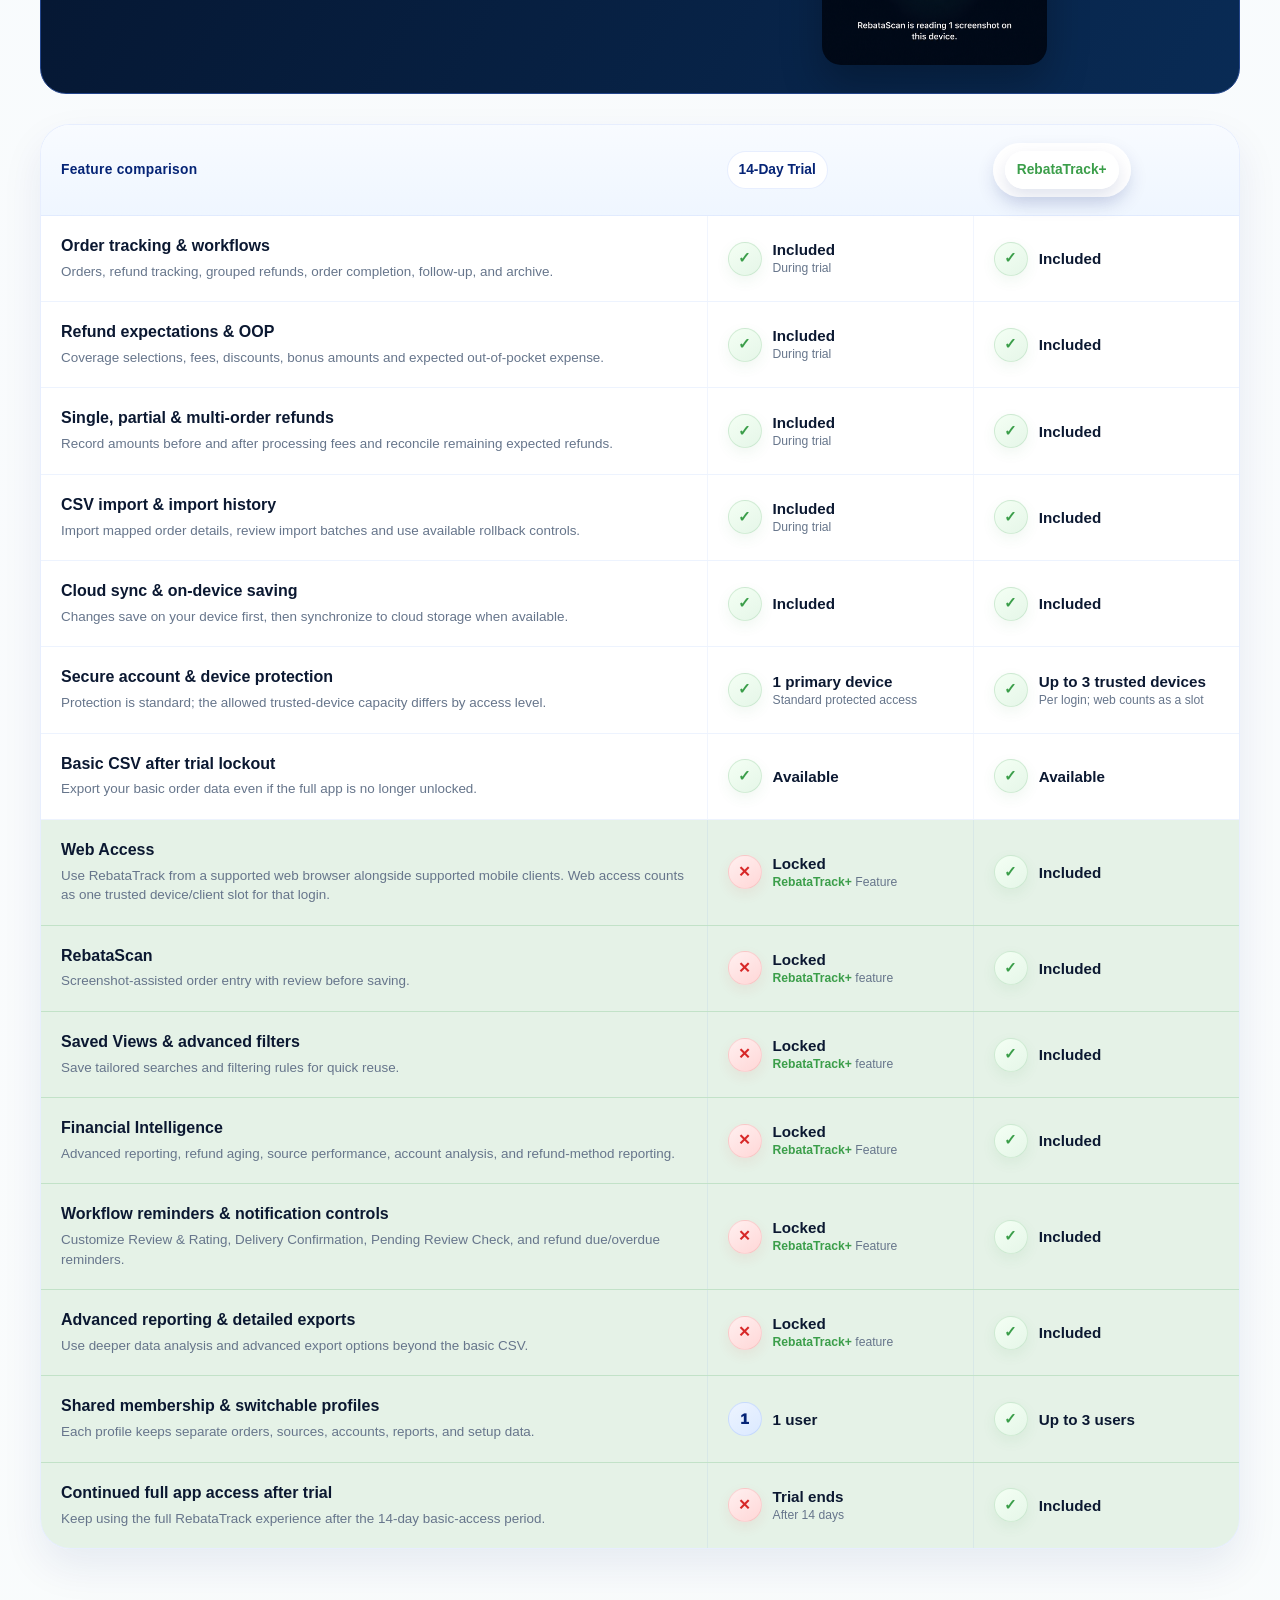
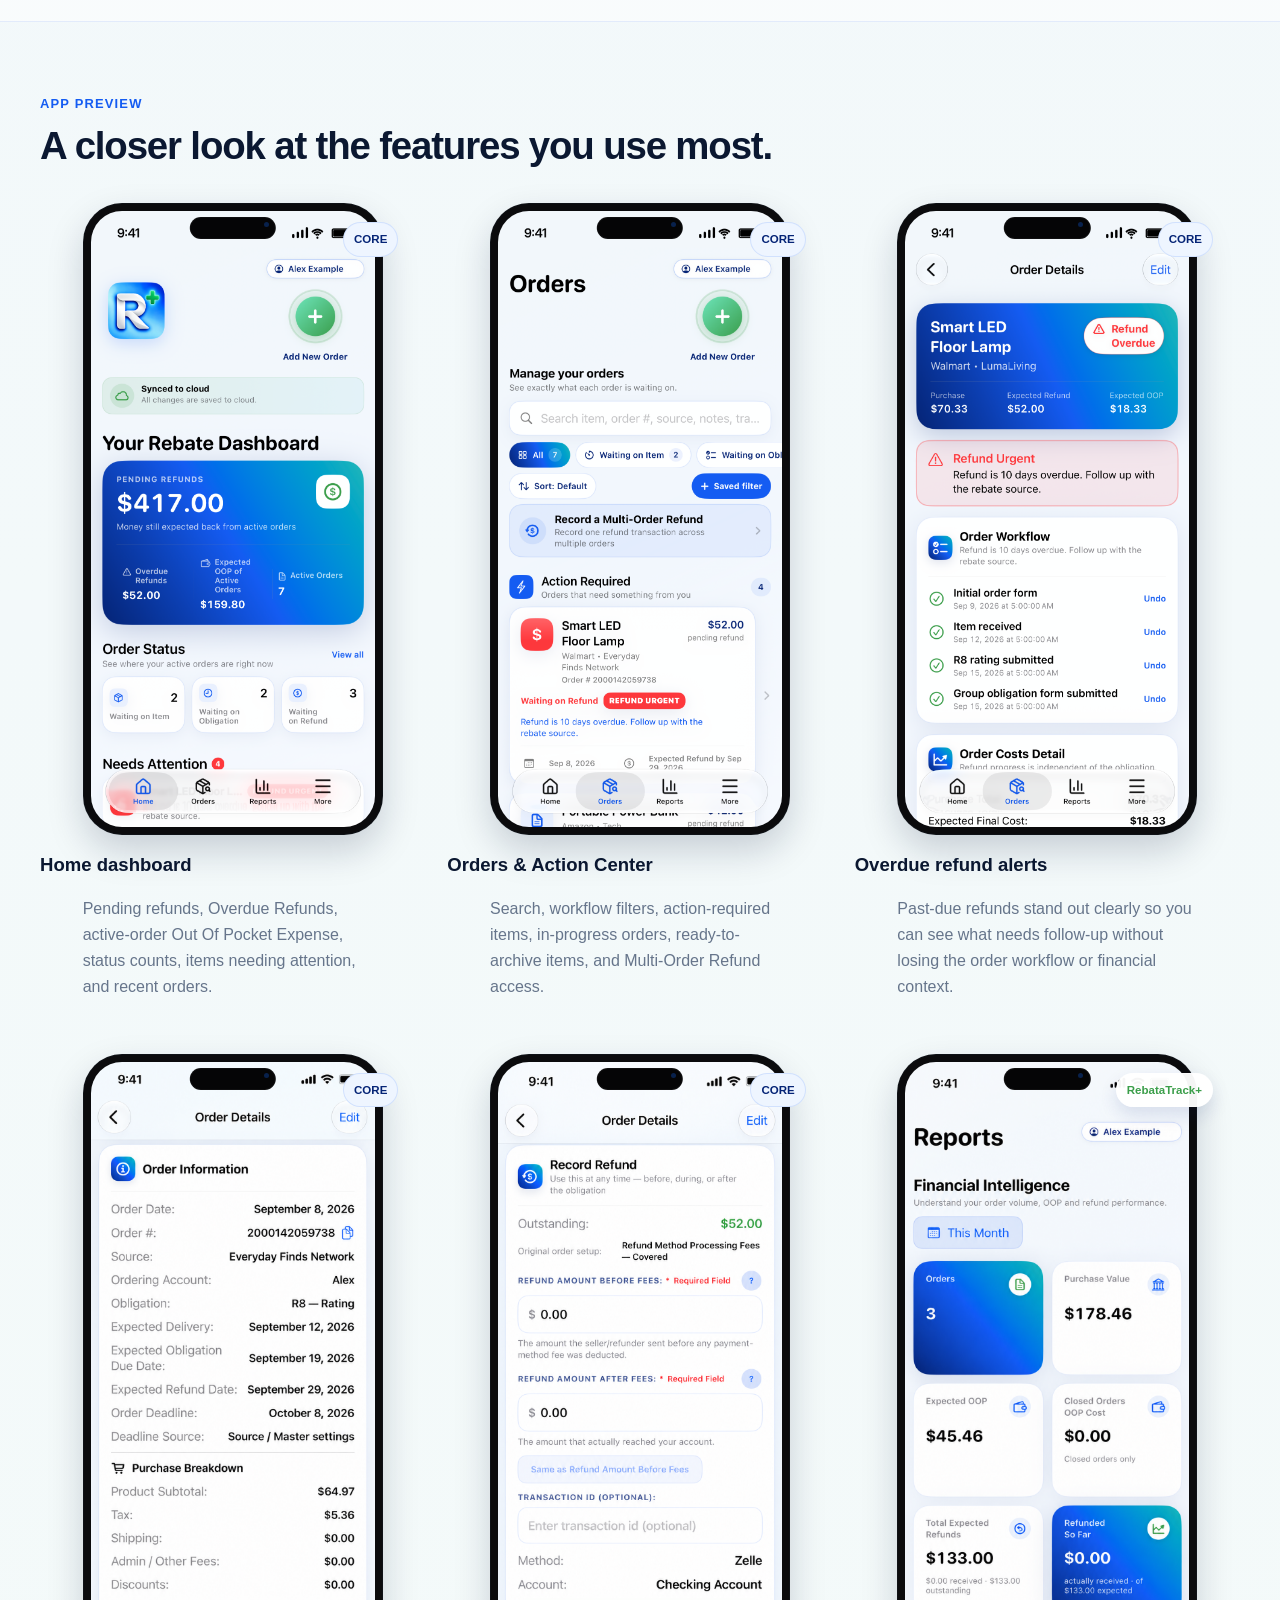
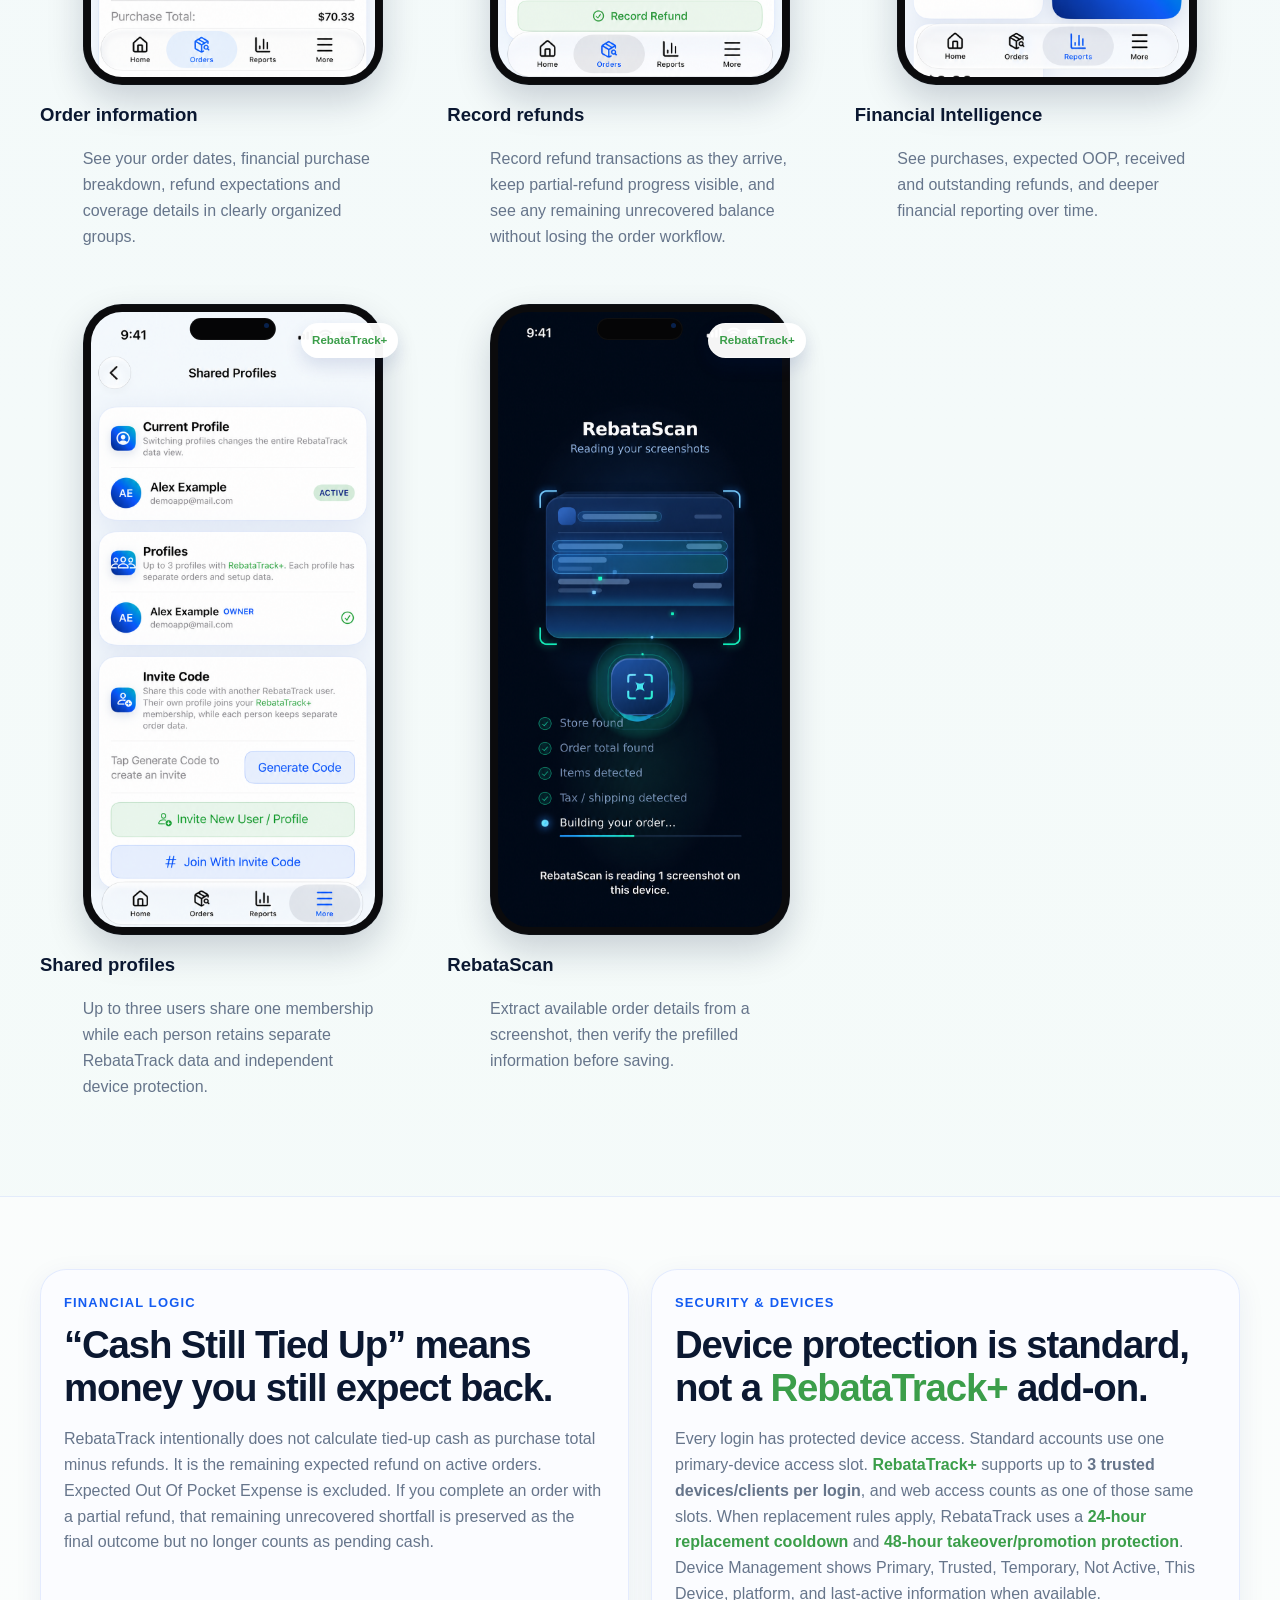
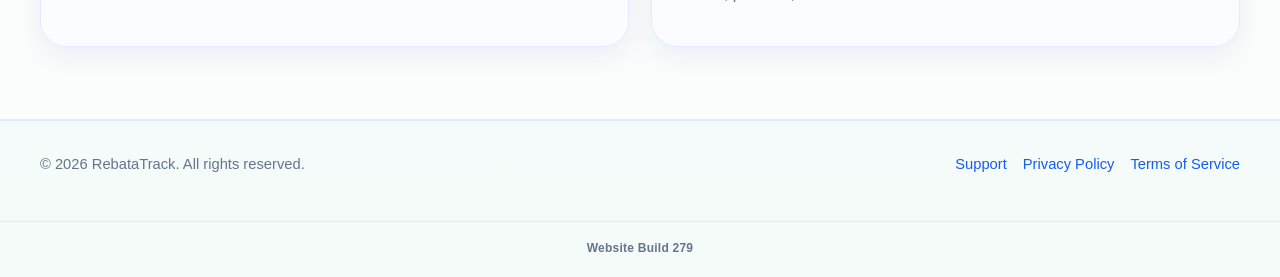
==== commit f23b31b1: "Add files via upload" ====
--- a/index.html
+++ b/index.html
@@ -8,7 +8,7 @@
 <meta content="RebataTrack keeps rebate orders, obligations, refund expectations, out-of-pocket costs and payments organized. Explore RebataScan, advanced reports and Saved Views with RebataTrack+." name="description"/>
 <title>RebataTrack — Never lose track of what's coming back.</title>
 <link href="app-icon.png?v=120" rel="icon"/><link href="apple-touch-icon.png?v=97" rel="apple-touch-icon"/><link href="favicon-32.png?v=97" rel="icon" sizes="32x32"/><link href="favicon-16.png?v=97" rel="icon" sizes="16x16"/>
-<link href="styles.css?v=278" rel="stylesheet"/>
+<link href="styles.css?v=279" rel="stylesheet"/>
 </head>
 <body>
 <header><div class="wrap nav">
@@ -56,7 +56,7 @@
 </div>
 </div>
 </div></section>
-<section class="section alt launch-spotlights" id="money-tracking"><div class="wrap"><div class="kicker">Refund expectations &amp; out-of-pocket expense</div><h2>Know what you paid. Know what should come back.</h2><p class="lead">Track subtotal, tax, shipping, discounts and fees alongside expected refunds and out-of-pocket expense. Mark what a rebate covers, configure bonus or OOP requirements, and reconcile what actually arrives. One clear financial picture—without losing the underlying order workflow.</p><div class="launch-spotlight-grid"><div class="launch-visual"><img alt="RebataTrack purchase breakdown and detailed order information" loading="lazy" src="order-info-preview.png?v=231"/></div><div class="launch-visual"><img alt="RebataTrack order costs and refund progress" loading="lazy" src="order-costs-preview.png?v=231"/></div><div class="launch-points"><h3>More confidence, less spreadsheet work.</h3><p>Keep expected and received money separate. Record single or multi-order refunds, watch remaining balances, and see an accurate final outcome when an order is complete.</p><p>Import orders from CSV and review import history when you need to trace a batch.</p><a class="btn primary" href="#screens">See the app</a></div></div></div></section><section class="section alt build154-setup"><div class="wrap">
+<section class="section alt launch-spotlights" id="money-tracking"><div class="wrap"><div class="kicker">Refund expectations &amp; out-of-pocket expense</div><h2>Know what you paid. Know what should come back.</h2><p class="lead">Track subtotal, tax, shipping, discounts and fees alongside expected refunds and out-of-pocket expense. Mark what a rebate covers, configure bonus or OOP requirements, and reconcile what actually arrives. One clear financial picture—without losing the underlying order workflow.</p><div class="launch-spotlight-grid"><div class="launch-visual"><div class="phone-shot launch-phone-shot"><img alt="RebataTrack purchase breakdown and detailed order information" loading="lazy" src="order-info-preview.png?v=231"/></div></div><div class="launch-visual"><div class="phone-shot launch-phone-shot"><img alt="RebataTrack order costs and refund progress" loading="lazy" src="order-costs-preview.png?v=231"/></div></div><div class="launch-points"><h3>More confidence, less spreadsheet work.</h3><p>Keep expected and received money separate. Record single or multi-order refunds, watch remaining balances, and see an accurate final outcome when an order is complete.</p><p>Import orders from CSV and review import history when you need to trace a batch.</p><a class="btn primary" href="#screens">See the app</a></div></div></div></section><section class="section alt build154-setup"><div class="wrap">
 <div class="setup-heading">
 <div class="kicker">Smarter setup &amp; refund timing</div>
 <h2>Set the timeline once. Let each order calculate it automatically.</h2>
--- a/styles.css
+++ b/styles.css
@@ -2768,6 +2768,33 @@
 .admin-version-policy-info>span{font-weight:400}
 
 
+
+/* Website Build 279 — showcase reuses the existing .phone-shot iPhone mockup.
+   Frame, bezel, Dynamic Island, radius and shadow continue to come from the central phone-shot rules. */
+.launch-spotlights .launch-visual > .launch-phone-shot {
+  width: min(100%, 255px);
+  max-width: 100%;
+  margin: 0 auto;
+}
+.launch-spotlights .launch-visual .launch-phone-shot img {
+  width: 100% !important;
+  height: auto !important;
+  max-height: none;
+  max-width: 100%;
+  object-fit: cover;
+  border-radius: 31px !important;
+  box-shadow: none;
+}
+@media (max-width: 850px) {
+  .launch-spotlights .launch-visual > .launch-phone-shot { width: min(100%, 205px); }
+}
+@media (max-width: 560px) {
+  /* Match the existing one-phone-per-row mobile previews so the app stays readable. */
+  .launch-spotlights .launch-spotlight-grid { grid-template-columns: minmax(0, 1fr); gap: 26px; }
+  .launch-spotlights .launch-visual > .launch-phone-shot { width: min(100%, 255px); }
+  .launch-spotlights .launch-points { grid-column: auto; }
+}
+
 /* Website Build 231 — launch feature spotlights */
 .launch-spotlights .lead{max-width:920px}.launch-spotlight-grid{display:grid;grid-template-columns:minmax(0,1fr) minmax(0,1fr) minmax(260px,1.25fr);gap:24px;align-items:center;margin-top:30px}.launch-visual{min-width:0;display:flex;justify-content:center}.launch-visual img{max-height:475px;max-width:100%;width:auto;object-fit:contain;border-radius:24px;box-shadow:0 15px 36px rgba(19,53,115,.13)}.launch-points{min-width:0}.launch-points h3{font-size:clamp(22px,2.3vw,32px);line-height:1.2}.launch-points p{line-height:1.65}.rebatascan-showcase{display:grid;grid-template-columns:minmax(0,1.4fr) minmax(0,.75fr);align-items:center;gap:28px;padding:28px;margin:30px 0;border:1px solid #23458b;background:linear-gradient(120deg,#05142d,#092b55);color:white;border-radius:26px;overflow:hidden}.rebatascan-showcase h3{font-size:clamp(24px,3vw,38px);line-height:1.15;color:white;margin:20px 0 12px}.rebatascan-showcase p{color:#cfdef5;line-height:1.65}.rebatascan-showcase .rebatascan-small{font-size:13px;color:#8fe9d1}.scan-visual{text-align:center}.scan-visual img{width:min(100%,225px);height:auto;border-radius:19px;box-shadow:0 20px 40px rgba(0,0,0,.25)}@media(max-width:850px){.launch-spotlight-grid{grid-template-columns:repeat(2,minmax(0,1fr))}.launch-points{grid-column:1/-1}.launch-visual img{max-height:370px}}@media(max-width:560px){.launch-spotlight-grid{gap:12px}.launch-visual img{max-height:275px;border-radius:14px}.rebatascan-showcase{grid-template-columns:1fr;text-align:left;padding:22px}.scan-visual img{width:180px}}
 
